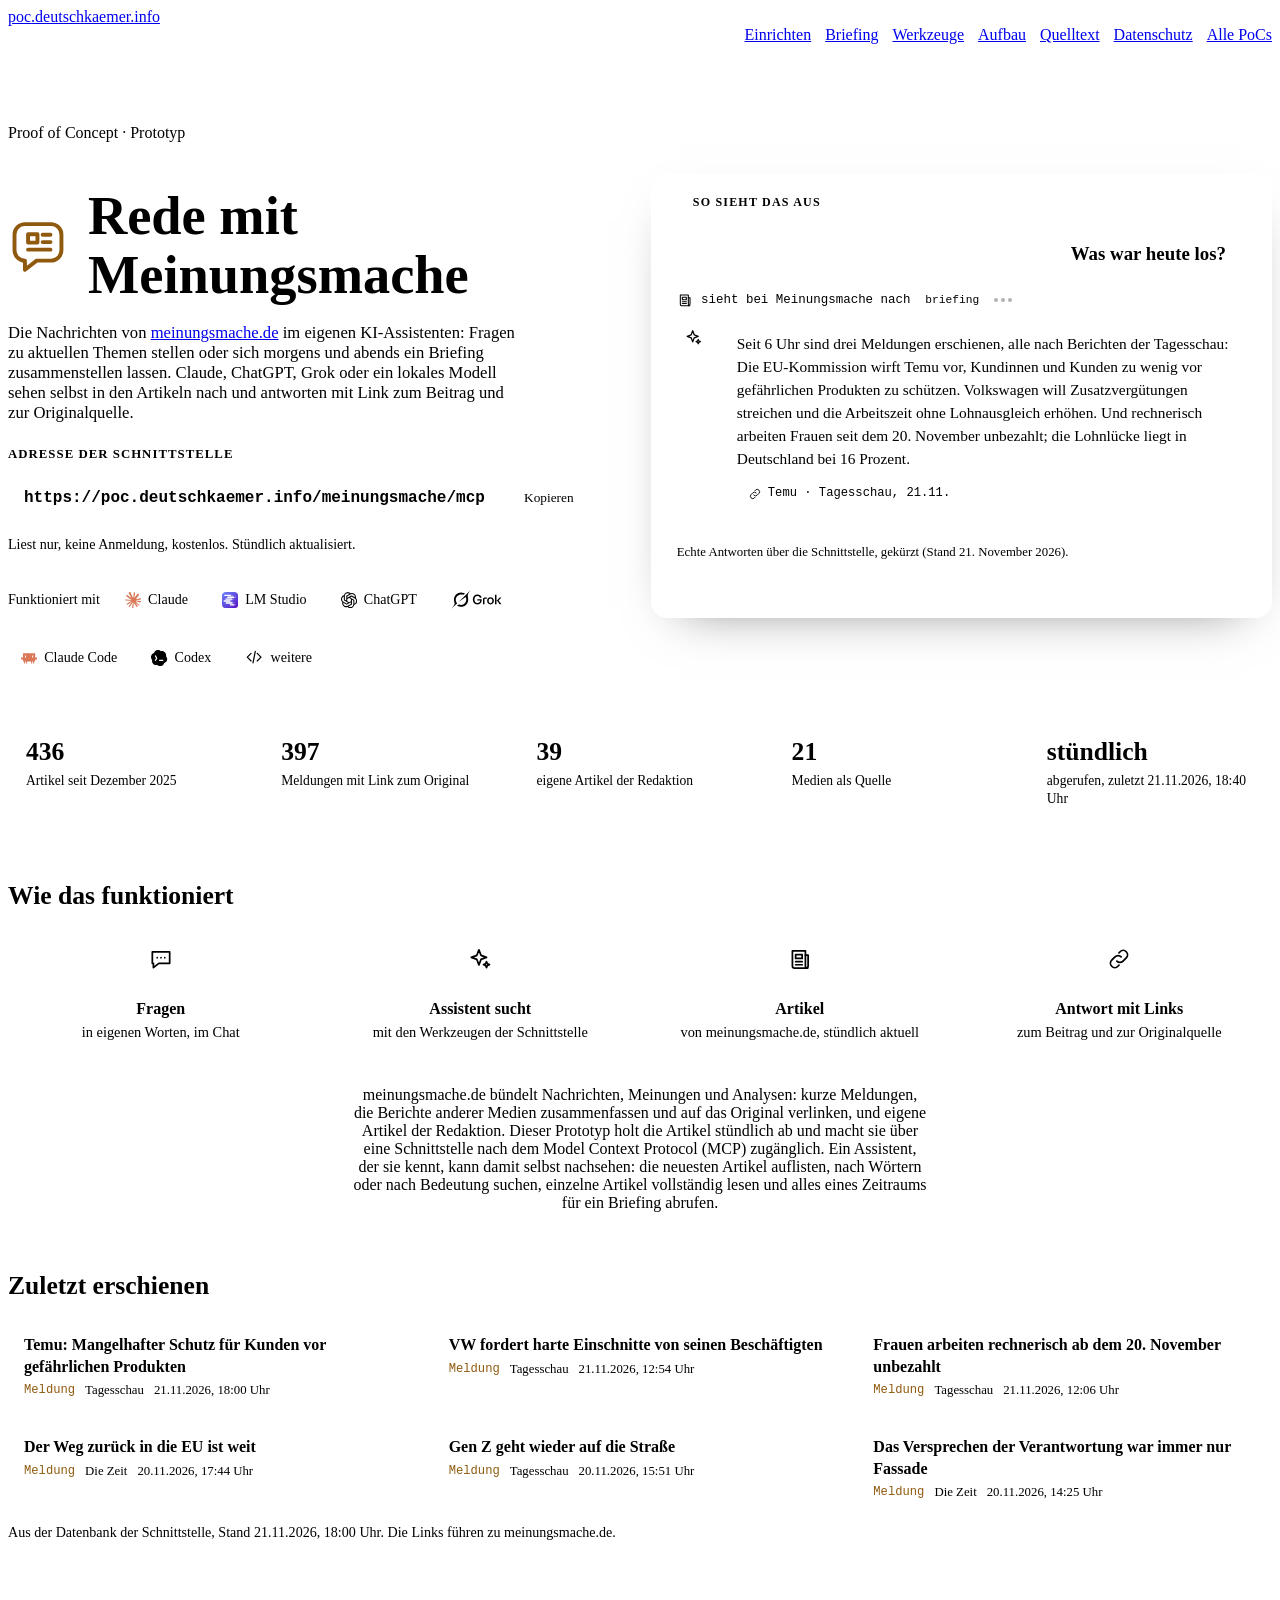
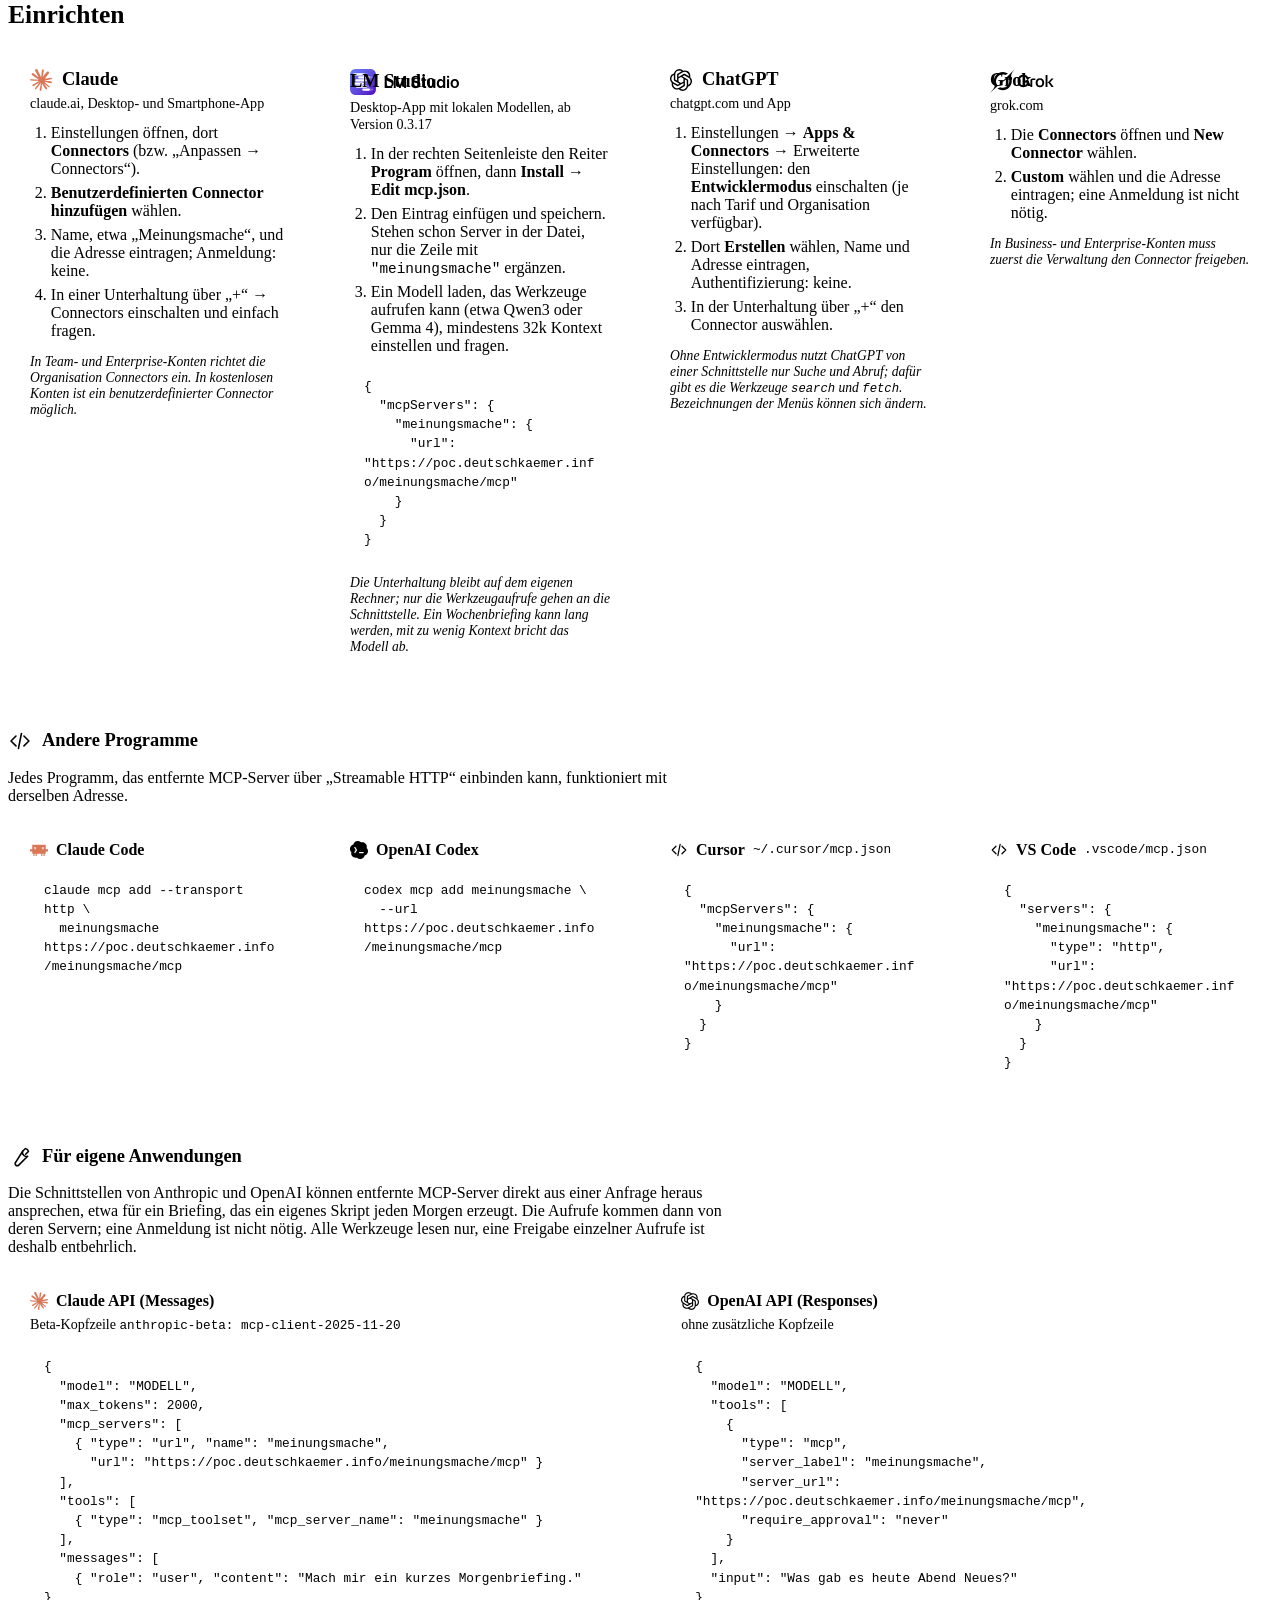
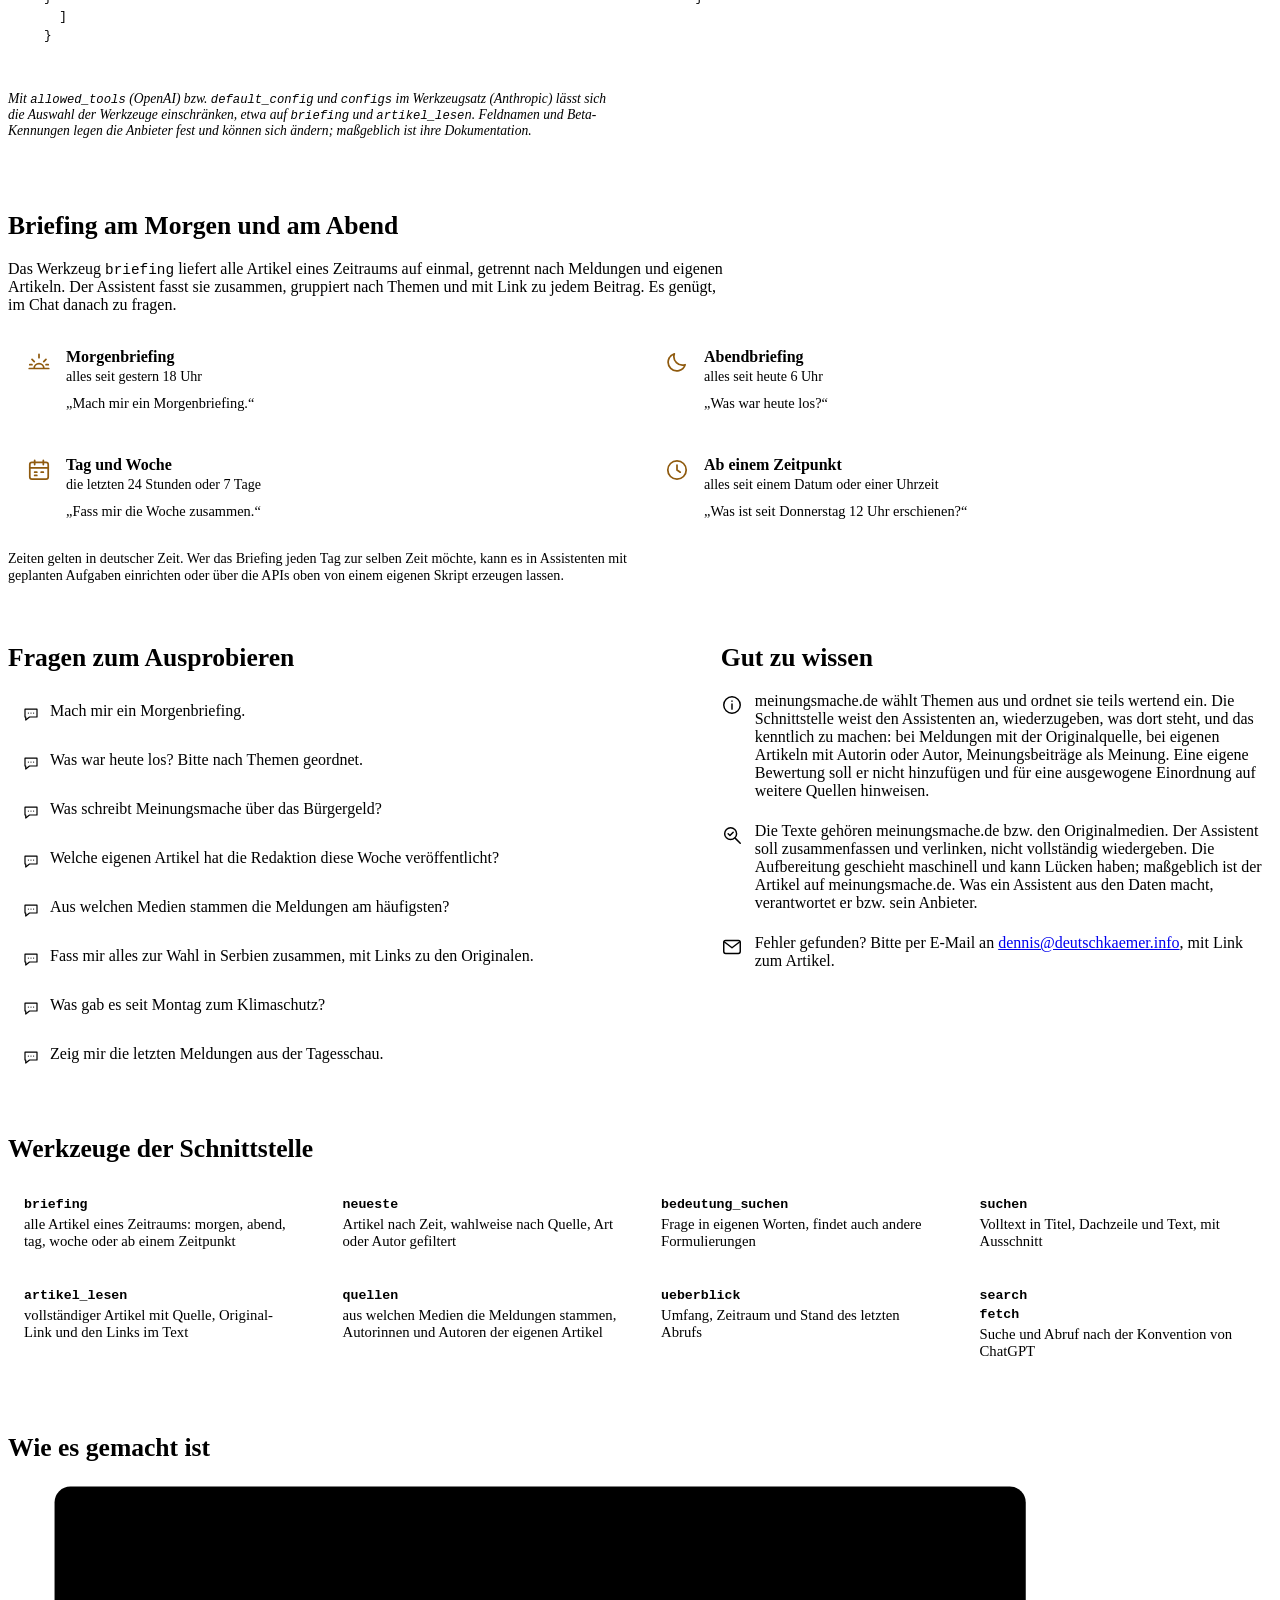
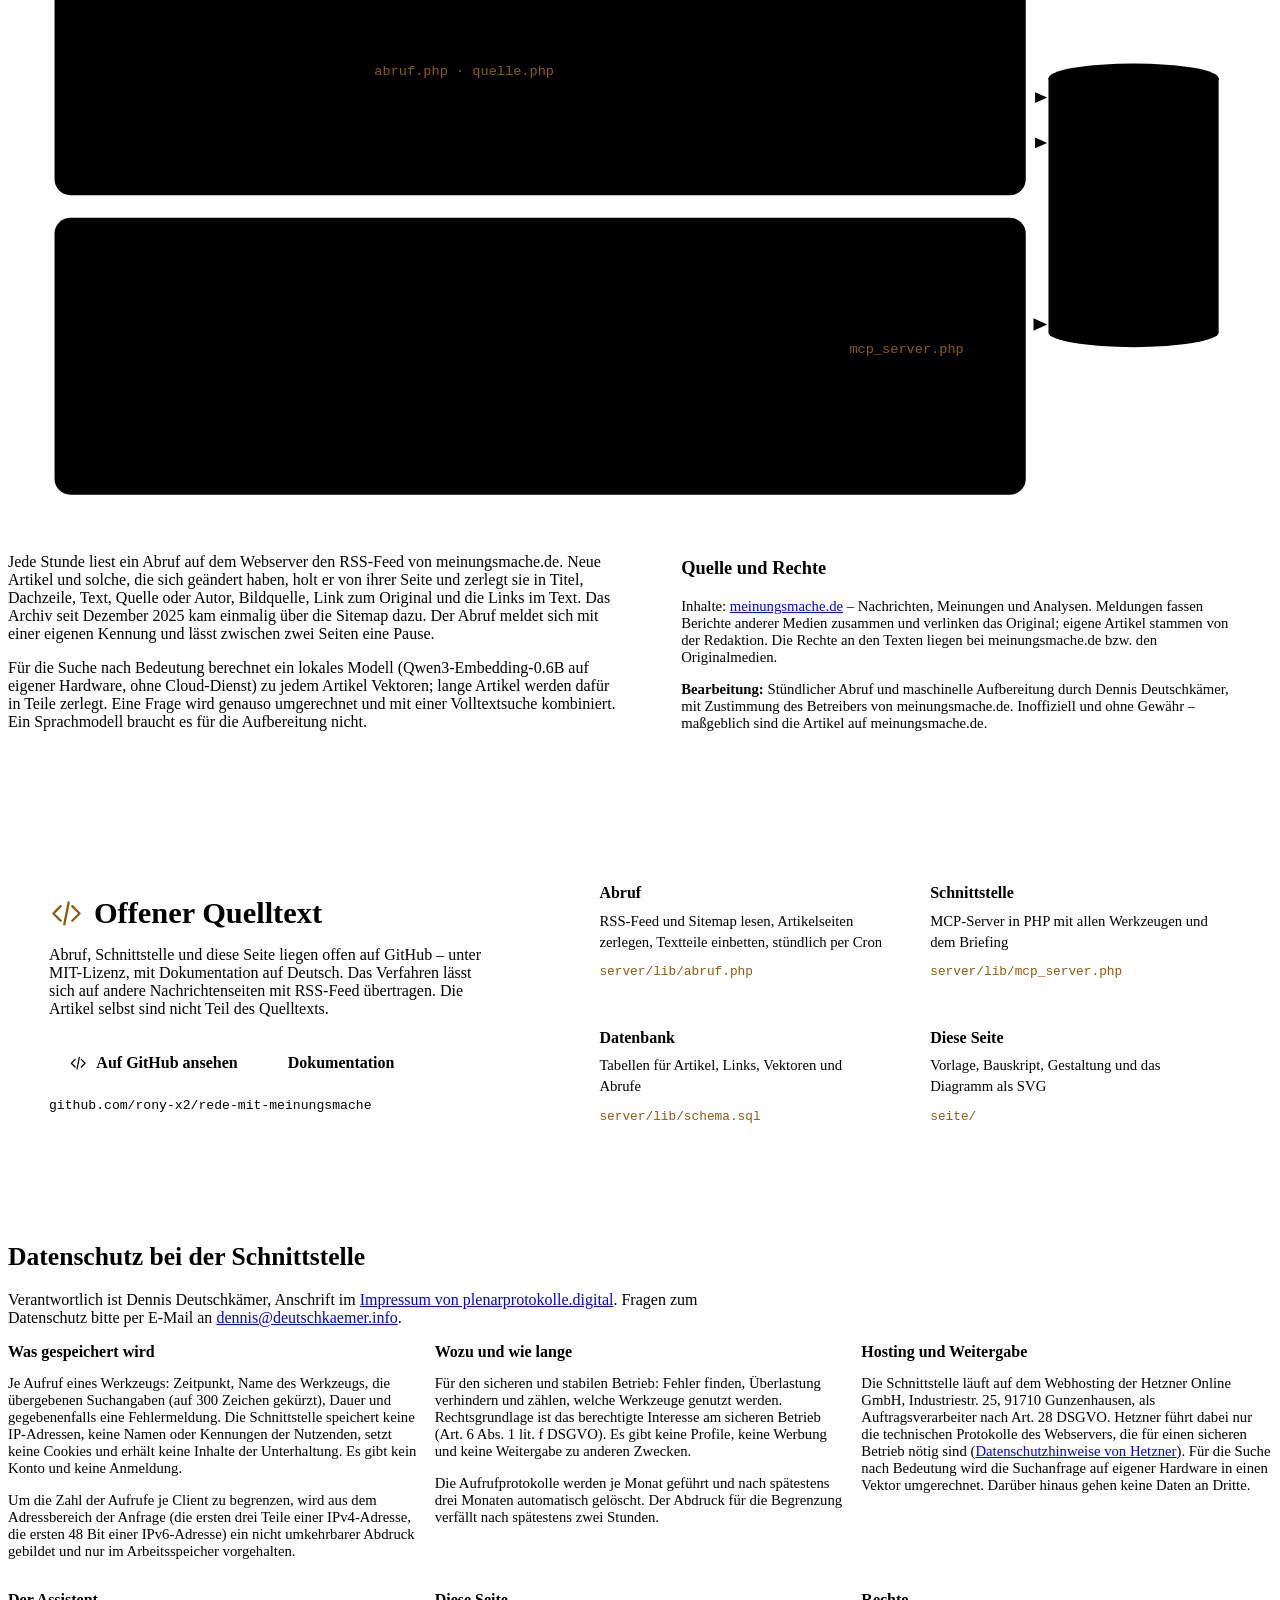
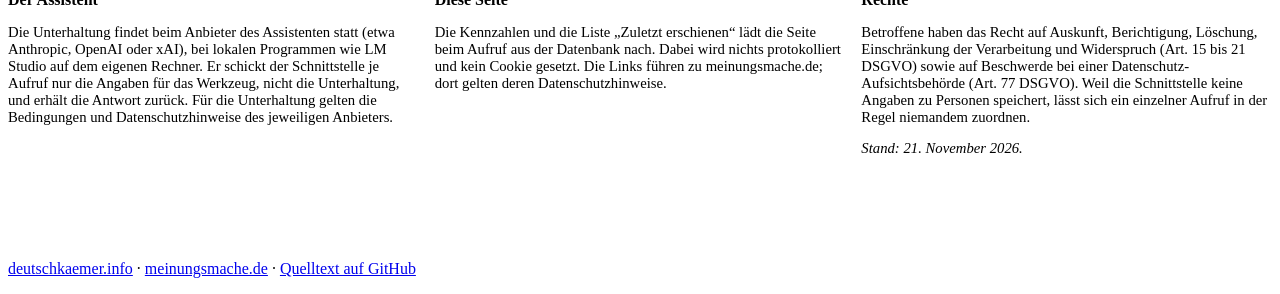
==== seite/index.html @ 131e1dfa "Rede mit Meinungsmache: Abruf, MCP-Schnittstelle, Projektseite und Dokumentation Stündlicher Abruf v" ====
<!DOCTYPE html>
<html lang="de">
<head>
  <meta charset="utf-8">
  <meta name="viewport" content="width=device-width, initial-scale=1">
  <title>Rede mit Meinungsmache – Proof of Concept</title>
  <meta name="description" content="Die Nachrichten von meinungsmache.de mit Claude, ChatGPT, Grok oder einem lokalen Modell befragen: MCP-Schnittstelle mit stündlich aktualisierten Artikeln, Morgen- und Abendbriefing, Antworten mit Link zum Beitrag und zur Originalquelle.">
  <link rel="canonical" href="https://poc.deutschkaemer.info/meinungsmache/">
  <!-- Open Graph (Vorschau beim Teilen) -->
  <meta property="og:type" content="website">
  <meta property="og:site_name" content="poc.deutschkaemer.info">
  <meta property="og:locale" content="de_DE">
  <meta property="og:title" content="Rede mit Meinungsmache">
  <meta property="og:description" content="Die Nachrichten von meinungsmache.de mit Claude, ChatGPT, Grok oder einem lokalen Modell befragen: MCP-Schnittstelle mit stündlich aktualisierten Artikeln, Morgen- und Abendbriefing, Antworten mit Link zum Beitrag und zur Originalquelle.">
  <meta property="og:url" content="https://poc.deutschkaemer.info/meinungsmache/">
  <meta property="og:image" content="https://poc.deutschkaemer.info/meinungsmache/og.png">
  <meta property="og:image:type" content="image/png">
  <meta property="og:image:width" content="1200">
  <meta property="og:image:height" content="630">
  <meta property="og:image:alt" content="Rede mit Meinungsmache – die Nachrichten von meinungsmache.de über eine MCP-Schnittstelle befragen">
  <meta name="twitter:card" content="summary_large_image">
  <meta name="color-scheme" content="dark light">
  <meta name="darkreader-lock">
  <link rel="icon" href="favicon.svg" type="image/svg+xml">
  <link rel="icon" href="favicon-32.png" sizes="32x32" type="image/png">
  <link rel="apple-touch-icon" href="apple-touch-icon.png">
  <meta name="theme-color" content="#0f1115">
  <script>document.documentElement.classList.add('js')</script>
  <link rel="stylesheet" href="/style.css?v=5">
  <link rel="stylesheet" href="seite.css?v=2">
  <script type="application/ld+json">
{
 "@context": "https://schema.org",
 "@graph": [
  {
   "@type": "WebPage",
   "@id": "https://poc.deutschkaemer.info/meinungsmache/#seite",
   "url": "https://poc.deutschkaemer.info/meinungsmache/",
   "name": "Rede mit Meinungsmache",
   "description": "Die Nachrichten von meinungsmache.de mit Claude, ChatGPT, Grok oder einem lokalen Modell befragen: MCP-Schnittstelle mit stündlich aktualisierten Artikeln, Morgen- und Abendbriefing, Antworten mit Link zum Beitrag und zur Originalquelle.",
   "inLanguage": "de",
   "dateModified": "2026-11-21",
   "isPartOf": {
    "@type": "WebSite",
    "@id": "https://poc.deutschkaemer.info/#website",
    "name": "Proof of Concepts – Dennis Deutschkämer",
    "url": "https://poc.deutschkaemer.info/",
    "author": {
     "@id": "https://deutschkaemer.info/#person"
    }
   },
   "about": {
    "@id": "https://meinungsmache.de/#organisation"
   },
   "mainEntity": {
    "@id": "https://poc.deutschkaemer.info/meinungsmache/#schnittstelle"
   },
   "author": {
    "@id": "https://deutschkaemer.info/#person"
   },
   "primaryImageOfPage": "https://poc.deutschkaemer.info/meinungsmache/og.png",
   "breadcrumb": {
    "@type": "BreadcrumbList",
    "itemListElement": [
     {
      "@type": "ListItem",
      "position": 1,
      "name": "Proof of Concepts",
      "item": "https://poc.deutschkaemer.info/"
     },
     {
      "@type": "ListItem",
      "position": 2,
      "name": "Rede mit Meinungsmache",
      "item": "https://poc.deutschkaemer.info/meinungsmache/"
     }
    ]
   }
  },
  {
   "@type": [
    "SoftwareApplication",
    "WebAPI"
   ],
   "@id": "https://poc.deutschkaemer.info/meinungsmache/#schnittstelle",
   "name": "Rede mit Meinungsmache (MCP-Schnittstelle)",
   "url": "https://poc.deutschkaemer.info/meinungsmache/mcp",
   "description": "MCP-Server (Model Context Protocol, Streamable HTTP) mit Werkzeugen zum Suchen und Lesen der Artikel und für Morgen- und Abendbriefings; nur lesend, ohne Anmeldung.",
   "applicationCategory": "ReferenceApplication",
   "operatingSystem": "Web",
   "isAccessibleForFree": true,
   "inLanguage": "de",
   "offers": {
    "@type": "Offer",
    "price": "0",
    "priceCurrency": "EUR"
   },
   "documentation": "https://github.com/rony-x2/rede-mit-meinungsmache/blob/main/docs/werkzeuge.md",
   "isBasedOn": {
    "@id": "https://poc.deutschkaemer.info/meinungsmache/#artikel"
   },
   "author": {
    "@id": "https://deutschkaemer.info/#person"
   },
   "provider": {
    "@id": "https://deutschkaemer.info/#person"
   }
  },
  {
   "@type": "Dataset",
   "@id": "https://poc.deutschkaemer.info/meinungsmache/#artikel",
   "name": "Artikel von meinungsmache.de (aufbereitet)",
   "description": "Meldungen und eigene Artikel von meinungsmache.de seit Dezember 2025, stündlich abgerufen und für die Suche aufbereitet; nur über die MCP-Schnittstelle zugänglich.",
   "creator": {
    "@id": "https://meinungsmache.de/#organisation"
   },
   "isBasedOn": "https://meinungsmache.de/rss/all",
   "temporalCoverage": "2025-12/..",
   "inLanguage": "de",
   "isAccessibleForFree": true
  },
  {
   "@type": "SoftwareSourceCode",
   "@id": "https://poc.deutschkaemer.info/meinungsmache/#quelltext",
   "name": "rede-mit-meinungsmache",
   "codeRepository": "https://github.com/rony-x2/rede-mit-meinungsmache",
   "programmingLanguage": [
    "PHP",
    "Python",
    "JavaScript"
   ],
   "license": "https://opensource.org/license/mit",
   "author": {
    "@id": "https://deutschkaemer.info/#person"
   },
   "targetProduct": {
    "@id": "https://poc.deutschkaemer.info/meinungsmache/#schnittstelle"
   }
  },
  {
   "@type": "NewsMediaOrganization",
   "@id": "https://meinungsmache.de/#organisation",
   "name": "Meinungsmache",
   "url": "https://meinungsmache.de"
  },
  {
   "@type": "Person",
   "@id": "https://deutschkaemer.info/#person",
   "name": "Dennis Deutschkämer",
   "url": "https://deutschkaemer.info"
  }
 ]
}
  </script>
</head>
<body>
  <header class="kopf">
    <div class="rahmen">
      <a class="marke" href="/">poc<span>.deutschkaemer.info</span></a>
      <button class="menue-knopf" type="button" aria-expanded="false" aria-controls="hauptnavigation"><svg class="ikon auf" viewBox="0 0 24 24" fill="none" stroke="currentColor" stroke-width="1.6" stroke-linecap="round" stroke-linejoin="round" aria-hidden="true" focusable="false"><path d="M4 7h16M4 12h16M4 17h16"/></svg><svg class="ikon zu" viewBox="0 0 24 24" fill="none" stroke="currentColor" stroke-width="1.6" stroke-linecap="round" stroke-linejoin="round" aria-hidden="true" focusable="false"><path d="M6 6l12 12M18 6L6 18"/></svg><span class="menue-wort">Menü</span></button>
      <nav id="hauptnavigation" aria-label="Hauptnavigation">
        <a href="#einrichten">Einrichten</a>
        <a href="#briefing">Briefing</a>
        <a href="#werkzeuge">Werkzeuge</a>
        <a href="#aufbau">Aufbau</a>
        <a href="#quelltext">Quelltext</a>
        <a href="#datenschutz">Datenschutz</a>
        <a href="/">Alle PoCs</a>
      </nav>
    </div>
  </header>

  <main class="rahmen">
    <section class="buehne">
      <div class="buehne-text">
        <p class="kicker">Proof of Concept · Prototyp</p>
        <h1 class="mit-zeichen"><svg class="projektzeichen" viewBox="0 0 24 24" fill="none" stroke="currentColor" stroke-width="1.6" stroke-linecap="round" stroke-linejoin="round" aria-hidden="true" focusable="false"><path d="M7.5 3.5h9a4 4 0 0 1 4 4v6a4 4 0 0 1-4 4h-5.5l-4.5 3.5v-3.5a4 4 0 0 1-4-4v-6a4 4 0 0 1 4-4z"/><path d="M7.7 7.4h3.6v3.2H7.7zM13.3 7.6h3M13.3 10.4h3M7.7 13.3h8.6"/></svg><span>Rede mit Meinungsmache</span></h1>
        <p class="lead">Die Nachrichten von <a href="https://meinungsmache.de">meinungsmache.de</a> im eigenen KI-Assistenten: Fragen zu aktuellen Themen stellen oder sich morgens und abends ein Briefing zusammenstellen lassen. Claude, ChatGPT, Grok oder ein lokales Modell sehen selbst in den Artikeln nach und antworten mit Link zum Beitrag und zur Originalquelle.</p>
        <p class="adresse-titel">Adresse der Schnittstelle</p>
        <div class="adresse"><code id="mcp-adresse">https://poc.deutschkaemer.info/meinungsmache/mcp</code><button class="kopieren" type="button" data-kopie="mcp-adresse">Kopieren</button></div>
        <p class="klein">Liest nur, keine Anmeldung, kostenlos. Stündlich aktualisiert.</p>
        <div class="anbieter"><span>Funktioniert mit</span>
          <a href="#claude"><svg class="logo" aria-hidden="true" focusable="false" xmlns="http://www.w3.org/2000/svg" viewBox="0 0 100 100" fill="hsl(14.8, 63.1%, 59.6%)"><path d="m19.6 66.5 19.7-11 .3-1-.3-.5h-1l-3.3-.2-11.2-.3L14 53l-9.5-.5-2.4-.5L0 49l.2-1.5 2-1.3 2.9.2 6.3.5 9.5.6 6.9.4L38 49.1h1.6l.2-.7-.5-.4-.4-.4L29 41l-10.6-7-5.6-4.1-3-2-1.5-2-.6-4.2 2.7-3 3.7.3.9.2 3.7 2.9 8 6.1L37 36l1.5 1.2.6-.4.1-.3-.7-1.1L33 25l-6-10.4-2.7-4.3-.7-2.6c-.3-1-.4-2-.4-3l3-4.2L28 0l4.2.6L33.8 2l2.6 6 4.1 9.3L47 29.9l2 3.8 1 3.4.3 1h.7v-.5l.5-7.2 1-8.7 1-11.2.3-3.2 1.6-3.8 3-2L61 2.6l2 2.9-.3 1.8-1.1 7.7L59 27.1l-1.5 8.2h.9l1-1.1 4.1-5.4 6.9-8.6 3-3.5L77 13l2.3-1.8h4.3l3.1 4.7-1.4 4.9-4.4 5.6-3.7 4.7-5.3 7.1-3.2 5.7.3.4h.7l12-2.6 6.4-1.1 7.6-1.3 3.5 1.6.4 1.6-1.4 3.4-8.2 2-9.6 2-14.3 3.3-.2.1.2.3 6.4.6 2.8.2h6.8l12.6 1 3.3 2 1.9 2.7-.3 2-5.1 2.6-6.8-1.6-16-3.8-5.4-1.3h-.8v.4l4.6 4.5 8.3 7.5L89 80.1l.5 2.4-1.3 2-1.4-.2-9.2-7-3.6-3-8-6.8h-.5v.7l1.8 2.7 9.8 14.7.5 4.5-.7 1.4-2.6 1-2.7-.6-5.8-8-6-9-4.7-8.2-.5.4-2.9 30.2-1.3 1.5-3 1.2-2.5-2-1.4-3 1.4-6.2 1.6-8 1.3-6.4 1.2-7.9.7-2.6v-.2H49L43 72l-9 12.3-7.2 7.6-1.7.7-3-1.5.3-2.8L24 86l10-12.8 6-7.9 4-4.6-.1-.5h-.3L17.2 77.4l-4.7.6-2-2 .2-3 1-1 8-5.5Z"></path></svg>Claude</a>
          <a href="#lmstudio"><svg class="logo" aria-hidden="true" focusable="false" width="512" height="512" viewBox="0 0 512 512" fill="none" xmlns="http://www.w3.org/2000/svg"> <path d="M0 179.2C0 116.474 0 85.1112 12.2073 61.1531C22.9451 40.0789 40.0789 22.9451 61.1531 12.2073C85.1112 0 116.474 0 179.2 0H332.8C395.526 0 426.889 0 450.847 12.2073C471.921 22.9451 489.055 40.0789 499.793 61.1531C512 85.1112 512 116.474 512 179.2V332.8C512 395.526 512 426.889 499.793 450.847C489.055 471.921 471.921 489.055 450.847 499.793C426.889 512 395.526 512 332.8 512H179.2C116.474 512 85.1112 512 61.1531 499.793C40.0789 489.055 22.9451 471.921 12.2073 450.847C0 426.889 0 395.526 0 332.8V179.2Z" fill="url(#paint0_linear_496_292)"/> <rect opacity="0.25" x="128" y="84" width="224" height="44" rx="22" fill="white" style="fill:white;fill-opacity:1;"/> <rect x="64" y="84" width="224" height="44" rx="22" fill="white" style="fill:white;fill-opacity:1;"/> <rect opacity="0.25" x="224" y="144" width="224" height="44" rx="22" fill="white" style="fill:white;fill-opacity:1;"/> <rect x="160" y="144" width="224" height="44" rx="22" fill="white" style="fill:white;fill-opacity:1;"/> <rect opacity="0.25" x="168" y="204" width="224" height="44" rx="22" fill="white" style="fill:white;fill-opacity:1;"/> <rect x="104" y="204" width="224" height="44" rx="22" fill="white" style="fill:white;fill-opacity:1;"/> <rect opacity="0.25" x="112" y="264" width="224" height="44" rx="22" fill="white" style="fill:white;fill-opacity:1;"/> <rect x="48" y="264" width="224" height="44" rx="22" fill="white" style="fill:white;fill-opacity:1;"/> <rect opacity="0.25" x="176" y="324" width="224" height="44" rx="22" fill="white" style="fill:white;fill-opacity:1;"/> <rect x="112" y="324" width="224" height="44" rx="22" fill="white" style="fill:white;fill-opacity:1;"/> <rect opacity="0.25" x="304" y="384" width="152" height="44" rx="22" fill="white" style="fill:white;fill-opacity:1;"/> <rect x="240" y="384" width="152" height="44" rx="22" fill="white" style="fill:white;fill-opacity:1;"/> <defs> <linearGradient id="paint0_linear_496_292" x1="-219.792" y1="229.426" x2="239.06" y2="702.601" gradientUnits="userSpaceOnUse"> <stop stop-color="#6E7EF3" style="stop-color:#6E7EF3;stop-color:color(display-p3 0.4303 0.4946 0.9515);stop-opacity:1;"/> <stop offset="1" stop-color="#4F13BE" style="stop-color:#4F13BE;stop-color:color(display-p3 0.3079 0.0763 0.7470);stop-opacity:1;"/> </linearGradient> </defs> </svg>LM Studio</a>
          <a href="#chatgpt"><svg class="logo" aria-hidden="true" focusable="false" fill="currentColor" xmlns="http://www.w3.org/2000/svg" viewBox="1.68 1.75 16.65 16.5"><path d="M11.248 18.25q-.825 0-1.568-.314a4.3 4.3 0 0 1-1.32-.874 4 4 0 0 1-1.304.214 4 4 0 0 1-2.046-.544 4.27 4.27 0 0 1-1.518-1.485 4 4 0 0 1-.56-2.095q0-.48.131-1.04A4.4 4.4 0 0 1 2.04 10.71a4.07 4.07 0 0 1 .017-3.4 4.2 4.2 0 0 1 1.056-1.418 3.8 3.8 0 0 1 1.6-.842 3.9 3.9 0 0 1 .76-1.683q.593-.759 1.451-1.188a4.04 4.04 0 0 1 1.832-.429q.825 0 1.567.313.742.314 1.32.875a4 4 0 0 1 1.304-.215q1.106 0 2.046.545a4.14 4.14 0 0 1 1.501 1.485q.578.941.578 2.095 0 .48-.132 1.04.66.61 1.023 1.419.363.792.363 1.666 0 .892-.38 1.717a4.3 4.3 0 0 1-1.072 1.435 3.8 3.8 0 0 1-1.584.825 3.8 3.8 0 0 1-.775 1.683 4.06 4.06 0 0 1-1.436 1.188 4.04 4.04 0 0 1-1.832.429m-4.076-2.062q.825 0 1.435-.347l3.103-1.782a.36.36 0 0 0 .164-.313v-1.42L7.881 14.62a.67.67 0 0 1-.726 0l-3.118-1.798a.5.5 0 0 1-.017.115v.198q0 .841.396 1.551.413.693 1.139 1.089a3.2 3.2 0 0 0 1.617.412m.165-2.69a.4.4 0 0 0 .181.05q.083 0 .165-.05l1.238-.71-3.977-2.31a.7.7 0 0 1-.363-.643v-3.58q-.825.362-1.32 1.122a2.9 2.9 0 0 0-.495 1.65q0 .809.413 1.55.412.743 1.072 1.123zm3.91 3.663q.875 0 1.585-.396a2.96 2.96 0 0 0 1.534-2.64v-3.564a.32.32 0 0 0-.165-.297l-1.254-.726v4.604a.7.7 0 0 1-.363.643l-3.119 1.799a3 3 0 0 0 1.783.577m.627-6.039V8.878L10.01 7.822 8.129 8.878v2.244l1.881 1.056zM7.057 5.859a.7.7 0 0 1 .363-.644l3.119-1.798a3 3 0 0 0-1.782-.578q-.874 0-1.584.396A2.96 2.96 0 0 0 6.05 4.324a3.07 3.07 0 0 0-.396 1.551v3.547q0 .199.165.314l1.237.726zm8.383 7.887q.825-.364 1.303-1.123.495-.758.495-1.65a3.15 3.15 0 0 0-.412-1.55q-.413-.743-1.073-1.123l-3.086-1.782q-.099-.065-.181-.049a.3.3 0 0 0-.165.05l-1.238.692 3.993 2.327a.6.6 0 0 1 .264.264.64.64 0 0 1 .1.363zm-3.317-8.382a.63.63 0 0 1 .726 0l3.135 1.831v-.297q0-.792-.396-1.501a2.86 2.86 0 0 0-1.105-1.155q-.71-.43-1.65-.43-.825 0-1.436.347L8.294 5.941a.36.36 0 0 0-.165.314v1.418z"/></svg>ChatGPT</a>
          <a href="#grok" aria-label="Grok"><svg class="logo-breit" aria-hidden="true" focusable="false" viewBox="0 0 88 33" fill="none" xmlns="http://www.w3.org/2000/svg"><path d="M76.4462 24.7077V8.41584H79.0216V19.1679L84.4685 12.9109H87.5908L82.6908 18.2731L87.6364 24.7077H84.5596L80.5539 19.1788L79.0216 19.1679V24.7077H76.4462Z" fill="currentColor"></path><path d="M68.6362 24.9815C64.8074 24.9815 62.7335 22.2662 62.7335 18.7979C62.7335 15.3068 64.8074 12.6143 68.6362 12.6143C72.4878 12.6143 74.5389 15.3068 74.5389 18.7979C74.5389 22.2662 72.4878 24.9815 68.6362 24.9815ZM65.4228 18.7979C65.4228 21.4904 66.8813 22.8366 68.6362 22.8366C70.4139 22.8366 71.8497 21.4904 71.8497 18.7979C71.8497 16.1054 70.4139 14.7363 68.6362 14.7363C66.8813 14.7363 65.4228 16.1054 65.4228 18.7979Z" fill="currentColor"></path><path d="M55.5659 24.7077V14.782L57.731 12.9109H62.3347V15.1014H58.1413V24.7077H55.5659Z" fill="currentColor"></path><path d="M45.7187 25.009C40.8101 25.009 37.8834 21.4448 37.8834 16.5846C37.8834 11.6788 40.9146 8.02795 45.8145 8.02795C49.6433 8.02795 52.4466 9.99027 53.1075 13.6411H50.1675C49.7345 11.5647 48.0024 10.401 45.8145 10.401C42.282 10.401 40.7322 13.4586 40.7322 16.5846C40.7322 19.7106 42.282 22.7454 45.8145 22.7454C49.1875 22.7454 50.6689 20.3039 50.7828 18.2731H45.7006V15.9105H53.381L53.3684 17.1457C53.3684 21.7359 51.4978 25.009 45.7187 25.009Z" fill="currentColor"></path><path d="M13.2371 21.0407L24.3186 12.8506C24.8619 12.4491 25.6384 12.6057 25.8973 13.2294C27.2597 16.5185 26.651 20.4712 23.9403 23.1851C21.2297 25.8989 17.4581 26.4941 14.0108 25.1386L10.2449 26.8843C15.6463 30.5806 22.2053 29.6665 26.304 25.5601C29.5551 22.3051 30.562 17.8683 29.6205 13.8673L29.629 13.8758C28.2637 7.99809 29.9647 5.64871 33.449 0.844576C33.5314 0.730667 33.6139 0.616757 33.6964 0.5L29.1113 5.09055V5.07631L13.2343 21.0436" fill="currentColor"></path><path d="M10.9503 23.0313C7.07343 19.3235 7.74185 13.5853 11.0498 10.2763C13.4959 7.82722 17.5036 6.82767 21.0021 8.2971L24.7595 6.55998C24.0826 6.07017 23.215 5.54334 22.2195 5.17313C17.7198 3.31926 12.3326 4.24192 8.67479 7.90126C5.15635 11.4239 4.0499 16.8403 5.94992 21.4622C7.36924 24.9165 5.04257 27.3598 2.69884 29.826C1.86829 30.7002 1.0349 31.5745 0.36364 32.5L10.9474 23.0341" fill="currentColor"></path></svg></a>
          <a href="#andere"><svg class="logo" aria-hidden="true" focusable="false" fill="currentColor" xmlns="http://www.w3.org/2000/svg" viewBox="0 0 24 24"> <path clip-rule="evenodd" d="M20.998 10.949H24v3.102h-3v3.028h-1.487V20H18v-2.921h-1.487V20H15v-2.921H9V20H7.488v-2.921H6V20H4.487v-2.921H3V14.05H0V10.95h3V5h17.998v5.949zM6 10.949h1.488V8.102H6v2.847zm10.51 0H18V8.102h-1.49v2.847z" fill="#D97757" fill-rule="evenodd" /> </svg>Claude Code</a>
          <a href="#andere"><svg class="logo" aria-hidden="true" focusable="false" xmlns="http://www.w3.org/2000/svg" viewBox="0 0 24 24" fill="currentColor" fill-rule="evenodd"> <path clip-rule="evenodd" d="M8.086.457a6.105 6.105 0 013.046-.415c1.333.153 2.521.72 3.564 1.7a.117.117 0 00.107.029c1.408-.346 2.762-.224 4.061.366l.063.03.154.076c1.357.703 2.33 1.77 2.918 3.198.278.679.418 1.388.421 2.126a5.655 5.655 0 01-.18 1.631.167.167 0 00.04.155 5.982 5.982 0 011.578 2.891c.385 1.901-.01 3.615-1.183 5.14l-.182.22a6.063 6.063 0 01-2.934 1.851.162.162 0 00-.108.102c-.255.736-.511 1.364-.987 1.992-1.199 1.582-2.962 2.462-4.948 2.451-1.583-.008-2.986-.587-4.21-1.736a.145.145 0 00-.14-.032c-.518.167-1.04.191-1.604.185a5.924 5.924 0 01-2.595-.622 6.058 6.058 0 01-2.146-1.781c-.203-.269-.404-.522-.551-.821a7.74 7.74 0 01-.495-1.283 6.11 6.11 0 01-.017-3.064.166.166 0 00.008-.074.115.115 0 00-.037-.064 5.958 5.958 0 01-1.38-2.202 5.196 5.196 0 01-.333-1.589 6.915 6.915 0 01.188-2.132c.45-1.484 1.309-2.648 2.577-3.493.282-.188.55-.334.802-.438.286-.12.573-.22.861-.304a.129.129 0 00.087-.087A6.016 6.016 0 015.635 2.31C6.315 1.464 7.132.846 8.086.457zm-.804 7.85a.848.848 0 00-1.473.842l1.694 2.965-1.688 2.848a.849.849 0 001.46.864l1.94-3.272a.849.849 0 00.007-.854l-1.94-3.393zm5.446 6.24a.849.849 0 000 1.695h4.848a.849.849 0 000-1.696h-4.848z" /> </svg>Codex</a>
          <a href="#andere"><svg class="ikon logo" viewBox="0 0 24 24" fill="none" stroke="currentColor" stroke-width="1.6" stroke-linecap="round" stroke-linejoin="round" aria-hidden="true" focusable="false"><path d="M8 7l-5 5 5 5M16 7l5 5-5 5M13.5 4.5l-3 15"/></svg>weitere</a>
        </div>
      </div>

      <div class="gespraech" aria-roledescription="Beispiel-Unterhaltung">
        <div class="gespraech-kopf"><span class="lampe"></span>So sieht das aus</div>
        <div class="g-buehne" aria-live="off">
          <div class="g aktiv">
            <div class="blase frage"><span class="frage-text" data-text="Was war heute los?">Was war heute los?</span></div>
            <div class="werkzeug-zeile"><svg class="ikon" viewBox="0 0 24 24" fill="none" stroke="currentColor" stroke-width="1.6" stroke-linecap="round" stroke-linejoin="round" aria-hidden="true" focusable="false"><path d="M5 4.5h12v14a2 2 0 0 0 2 2H7a2 2 0 0 1-2-2z"/><path d="M17 8.5h2.5v10a2 2 0 0 1-2 2"/><path d="M8 8h6v3.5H8zM8 14.5h6M8 17.3h6"/></svg><span class="nw">sieht bei Meinungsmache nach</span><code>briefing</code><span class="tippen"><i></i><i></i><i></i></span></div>
            <div class="antwort-zeile">
              <span class="avatar"><svg class="ikon" viewBox="0 0 24 24" fill="none" stroke="currentColor" stroke-width="1.6" stroke-linecap="round" stroke-linejoin="round" aria-hidden="true" focusable="false"><path d="M11 3.5l1.9 5.1 5.1 1.9-5.1 1.9L11 17.5l-1.9-5.1L4 10.5l5.1-1.9z"/><path d="M18 14.5l.8 1.9 1.9.8-1.9.8-.8 1.9-.8-1.9-1.9-.8 1.9-.8z"/></svg></span>
              <div class="blase antwort">Seit 6 Uhr sind drei Meldungen erschienen, alle nach Berichten der Tagesschau: Die EU-Kommission wirft Temu vor, Kundinnen und Kunden zu wenig vor gefährlichen Produkten zu schützen. Volkswagen will Zusatzvergütungen streichen und die Arbeitszeit ohne Lohnausgleich erhöhen. Und rechnerisch arbeiten Frauen seit dem 20. November unbezahlt; die Lohnlücke liegt in Deutschland bei 16 Prozent.<br><a class="beleg" href="https://meinungsmache.de/article/temu-mangelhafter-schutz-fuer-kunden-vor-gefaehrlichen-produkten"><svg class="ikon" viewBox="0 0 24 24" fill="none" stroke="currentColor" stroke-width="1.6" stroke-linecap="round" stroke-linejoin="round" aria-hidden="true" focusable="false"><path d="M10 14a4 4 0 0 0 5.7 0l3-3a4 4 0 0 0-5.7-5.7l-1 1"/><path d="M14 10a4 4 0 0 0-5.7 0l-3 3a4 4 0 0 0 5.7 5.7l1-1"/></svg>Temu · Tagesschau, 21.11.</a></div>
            </div>
          </div>
          <div class="g" aria-hidden="true">
            <div class="blase frage"><span class="frage-text" data-text="Wie ist die Wahl in Serbien ausgegangen?">Wie ist die Wahl in Serbien ausgegangen?</span></div>
            <div class="werkzeug-zeile"><svg class="ikon" viewBox="0 0 24 24" fill="none" stroke="currentColor" stroke-width="1.6" stroke-linecap="round" stroke-linejoin="round" aria-hidden="true" focusable="false"><path d="M5 4.5h12v14a2 2 0 0 0 2 2H7a2 2 0 0 1-2-2z"/><path d="M17 8.5h2.5v10a2 2 0 0 1-2 2"/><path d="M8 8h6v3.5H8zM8 14.5h6M8 17.3h6"/></svg><span class="nw">sieht bei Meinungsmache nach</span><code>bedeutung_suchen</code><span class="tippen"><i></i><i></i><i></i></span></div>
            <div class="antwort-zeile">
              <span class="avatar"><svg class="ikon" viewBox="0 0 24 24" fill="none" stroke="currentColor" stroke-width="1.6" stroke-linecap="round" stroke-linejoin="round" aria-hidden="true" focusable="false"><path d="M11 3.5l1.9 5.1 5.1 1.9-5.1 1.9L11 17.5l-1.9-5.1L4 10.5l5.1-1.9z"/><path d="M18 14.5l.8 1.9 1.9.8-1.9.8-.8 1.9-.8-1.9-1.9-.8 1.9-.8z"/></svg></span>
              <div class="blase antwort">Laut einer Meldung nach der Tagesschau (27.10.) hat die oppositionelle Studentenliste die Parlamentswahl mit rund 53 Prozent der Stimmen gewonnen; der langjährige Machthaber Aleksandar Vučić hat seine Niederlage eingestanden. Vor der Wahl hatte eine Meldung nach der Süddeutschen Zeitung berichtet, dass Vučić als Ministerpräsident an der Macht bleiben wollte.<br><a class="beleg" href="https://meinungsmache.de/article/parlamentswahl-in-serbien-die-junge-opposition-feiert-wahlsieg" tabindex="-1"><svg class="ikon" viewBox="0 0 24 24" fill="none" stroke="currentColor" stroke-width="1.6" stroke-linecap="round" stroke-linejoin="round" aria-hidden="true" focusable="false"><path d="M10 14a4 4 0 0 0 5.7 0l3-3a4 4 0 0 0-5.7-5.7l-1 1"/><path d="M14 10a4 4 0 0 0-5.7 0l-3 3a4 4 0 0 0 5.7 5.7l1-1"/></svg>Meldung · Tagesschau, 27.10.</a></div>
            </div>
          </div>
          <div class="g" aria-hidden="true">
            <div class="blase frage"><span class="frage-text" data-text="Was schreibt Meinungsmache über das Bürgergeld?">Was schreibt Meinungsmache über das Bürgergeld?</span></div>
            <div class="werkzeug-zeile"><svg class="ikon" viewBox="0 0 24 24" fill="none" stroke="currentColor" stroke-width="1.6" stroke-linecap="round" stroke-linejoin="round" aria-hidden="true" focusable="false"><path d="M5 4.5h12v14a2 2 0 0 0 2 2H7a2 2 0 0 1-2-2z"/><path d="M17 8.5h2.5v10a2 2 0 0 1-2 2"/><path d="M8 8h6v3.5H8zM8 14.5h6M8 17.3h6"/></svg><span class="nw">sieht bei Meinungsmache nach</span><code>suchen</code><span class="tippen"><i></i><i></i><i></i></span></div>
            <div class="antwort-zeile">
              <span class="avatar"><svg class="ikon" viewBox="0 0 24 24" fill="none" stroke="currentColor" stroke-width="1.6" stroke-linecap="round" stroke-linejoin="round" aria-hidden="true" focusable="false"><path d="M11 3.5l1.9 5.1 5.1 1.9-5.1 1.9L11 17.5l-1.9-5.1L4 10.5l5.1-1.9z"/><path d="M18 14.5l.8 1.9 1.9.8-1.9.8-.8 1.9-.8-1.9-1.9-.8 1.9-.8z"/></svg></span>
              <div class="blase antwort">Eine Meldung nach der Süddeutschen Zeitung (23.10.) berichtet, dass die neue Grundsicherung in den ersten drei Monaten kaum Einsparungen gebracht hat; ein Ifo-Ökonom hält zweistellige Milliardenbeträge für nie realistisch. Dazu kommen mehrere eigene Artikel, etwa von Jakob und Natalie, die die Reform und die Debatte darüber als Meinungsbeiträge kritisch einordnen.<br><a class="beleg" href="https://meinungsmache.de/article/buergergeld-reform-bringt-doch-keine-grossen-einsparungen" tabindex="-1"><svg class="ikon" viewBox="0 0 24 24" fill="none" stroke="currentColor" stroke-width="1.6" stroke-linecap="round" stroke-linejoin="round" aria-hidden="true" focusable="false"><path d="M10 14a4 4 0 0 0 5.7 0l3-3a4 4 0 0 0-5.7-5.7l-1 1"/><path d="M14 10a4 4 0 0 0-5.7 0l-3 3a4 4 0 0 0 5.7 5.7l1-1"/></svg>Meldung · Süddeutsche Zeitung, 23.10.</a></div>
            </div>
          </div>
          <div class="g" aria-hidden="true">
            <div class="blase frage"><span class="frage-text" data-text="Welche eigenen Artikel hat die Redaktion zuletzt veröffentlicht?">Welche eigenen Artikel hat die Redaktion zuletzt veröffentlicht?</span></div>
            <div class="werkzeug-zeile"><svg class="ikon" viewBox="0 0 24 24" fill="none" stroke="currentColor" stroke-width="1.6" stroke-linecap="round" stroke-linejoin="round" aria-hidden="true" focusable="false"><path d="M5 4.5h12v14a2 2 0 0 0 2 2H7a2 2 0 0 1-2-2z"/><path d="M17 8.5h2.5v10a2 2 0 0 1-2 2"/><path d="M8 8h6v3.5H8zM8 14.5h6M8 17.3h6"/></svg><span class="nw">sieht bei Meinungsmache nach</span><code>neueste</code><span class="tippen"><i></i><i></i><i></i></span></div>
            <div class="antwort-zeile">
              <span class="avatar"><svg class="ikon" viewBox="0 0 24 24" fill="none" stroke="currentColor" stroke-width="1.6" stroke-linecap="round" stroke-linejoin="round" aria-hidden="true" focusable="false"><path d="M11 3.5l1.9 5.1 5.1 1.9-5.1 1.9L11 17.5l-1.9-5.1L4 10.5l5.1-1.9z"/><path d="M18 14.5l.8 1.9 1.9.8-1.9.8-.8 1.9-.8-1.9-1.9-.8 1.9-.8z"/></svg></span>
              <div class="blase antwort">Am 17. November ein Erfahrungsbericht von Gerrit über die Gen-Z-Demonstration in Leipzig am 31. Oktober, an der laut Polizei rund 7.000 Menschen teilnahmen. Am 11. November eine Analyse von Paul über Spionagesoftware gegen Journalistinnen und Journalisten, ausgehend von Angriffen mit dem Programm Graphite auf Redakteure von Fanpage.it.<br><a class="beleg" href="https://meinungsmache.de/article/ich-war-in-leipzig-und-hatte-angst" tabindex="-1"><svg class="ikon" viewBox="0 0 24 24" fill="none" stroke="currentColor" stroke-width="1.6" stroke-linecap="round" stroke-linejoin="round" aria-hidden="true" focusable="false"><path d="M10 14a4 4 0 0 0 5.7 0l3-3a4 4 0 0 0-5.7-5.7l-1 1"/><path d="M14 10a4 4 0 0 0-5.7 0l-3 3a4 4 0 0 0 5.7 5.7l1-1"/></svg>Gerrit, 17.11.</a></div>
            </div>
          </div>
          <div class="g" aria-hidden="true">
            <div class="blase frage"><span class="frage-text" data-text="Aus welchen Medien stammen die Meldungen?">Aus welchen Medien stammen die Meldungen?</span></div>
            <div class="werkzeug-zeile"><svg class="ikon" viewBox="0 0 24 24" fill="none" stroke="currentColor" stroke-width="1.6" stroke-linecap="round" stroke-linejoin="round" aria-hidden="true" focusable="false"><path d="M5 4.5h12v14a2 2 0 0 0 2 2H7a2 2 0 0 1-2-2z"/><path d="M17 8.5h2.5v10a2 2 0 0 1-2 2"/><path d="M8 8h6v3.5H8zM8 14.5h6M8 17.3h6"/></svg><span class="nw">sieht bei Meinungsmache nach</span><code>quellen</code><span class="tippen"><i></i><i></i><i></i></span></div>
            <div class="antwort-zeile">
              <span class="avatar"><svg class="ikon" viewBox="0 0 24 24" fill="none" stroke="currentColor" stroke-width="1.6" stroke-linecap="round" stroke-linejoin="round" aria-hidden="true" focusable="false"><path d="M11 3.5l1.9 5.1 5.1 1.9-5.1 1.9L11 17.5l-1.9-5.1L4 10.5l5.1-1.9z"/><path d="M18 14.5l.8 1.9 1.9.8-1.9.8-.8 1.9-.8-1.9-1.9-.8 1.9-.8z"/></svg></span>
              <div class="blase antwort">Von 397 Meldungen seit Dezember 2025 gehen die meisten auf die Tagesschau zurück (189), gefolgt von der Zeit (100) und der Süddeutschen Zeitung (57); dazu der Tagesspiegel (18) und gut ein Dutzend weitere Medien wie Spiegel, Standard und Deutschlandfunk. Daneben stehen 39 eigene Artikel der Redaktion.<br><a class="beleg" href="https://meinungsmache.de" tabindex="-1"><svg class="ikon" viewBox="0 0 24 24" fill="none" stroke="currentColor" stroke-width="1.6" stroke-linecap="round" stroke-linejoin="round" aria-hidden="true" focusable="false"><path d="M10 14a4 4 0 0 0 5.7 0l3-3a4 4 0 0 0-5.7-5.7l-1 1"/><path d="M14 10a4 4 0 0 0-5.7 0l-3 3a4 4 0 0 0 5.7 5.7l1-1"/></svg>meinungsmache.de</a></div>
            </div>
          </div>
        </div>
        <div class="g-fuss">
          <p>Echte Antworten über die Schnittstelle, gekürzt (Stand 21. November 2026).</p>
          <div class="g-punkte" role="group" aria-label="Beispiel wählen">
            <button class="g-punkt" type="button" aria-label="Beispiel 1" aria-current="true"></button>
            <button class="g-punkt" type="button" aria-label="Beispiel 2" aria-current="false"></button>
            <button class="g-punkt" type="button" aria-label="Beispiel 3" aria-current="false"></button>
            <button class="g-punkt" type="button" aria-label="Beispiel 4" aria-current="false"></button>
            <button class="g-punkt" type="button" aria-label="Beispiel 5" aria-current="false"></button>
          </div>
        </div>
      </div>
    </section>

    <ul class="kennzahlen" aria-label="Umfang der aufbereiteten Daten" data-stand="stand.php">
      <li><b data-feld="artikel">436</b><span>Artikel seit Dezember 2025</span></li>
      <li><b data-feld="meldungen">397</b><span>Meldungen mit Link zum Original</span></li>
      <li><b data-feld="eigene">39</b><span>eigene Artikel der Redaktion</span></li>
      <li><b data-feld="quellen">21</b><span>Medien als Quelle</span></li>
      <li><b>stündlich</b><span>abgerufen, zuletzt <span data-feld="letzter_abruf">21.11.2026, 18:40 Uhr</span></span></li>
    </ul>

    <section class="block">
      <h2>Wie das funktioniert</h2>
      <ol class="ablauf">
        <li style="--n:0"><span class="rund"><svg class="ikon" viewBox="0 0 24 24" fill="none" stroke="currentColor" stroke-width="1.6" stroke-linecap="round" stroke-linejoin="round" aria-hidden="true" focusable="false"><path d="M4 5.5h16v10.5H10l-5 4v-4H4z"/><path d="M8.5 10.8h.01M12 10.8h.01M15.5 10.8h.01"/></svg></span><span><b>Fragen</b>in eigenen Worten, im Chat</span></li>
        <li style="--n:1"><span class="rund"><svg class="ikon" viewBox="0 0 24 24" fill="none" stroke="currentColor" stroke-width="1.6" stroke-linecap="round" stroke-linejoin="round" aria-hidden="true" focusable="false"><path d="M11 3.5l1.9 5.1 5.1 1.9-5.1 1.9L11 17.5l-1.9-5.1L4 10.5l5.1-1.9z"/><path d="M18 14.5l.8 1.9 1.9.8-1.9.8-.8 1.9-.8-1.9-1.9-.8 1.9-.8z"/></svg></span><span><b>Assistent sucht</b>mit den Werkzeugen der Schnittstelle</span></li>
        <li style="--n:2"><span class="rund"><svg class="ikon" viewBox="0 0 24 24" fill="none" stroke="currentColor" stroke-width="1.6" stroke-linecap="round" stroke-linejoin="round" aria-hidden="true" focusable="false"><path d="M5 4.5h12v14a2 2 0 0 0 2 2H7a2 2 0 0 1-2-2z"/><path d="M17 8.5h2.5v10a2 2 0 0 1-2 2"/><path d="M8 8h6v3.5H8zM8 14.5h6M8 17.3h6"/></svg></span><span><b>Artikel</b>von meinungsmache.de, stündlich aktuell</span></li>
        <li style="--n:3"><span class="rund"><svg class="ikon" viewBox="0 0 24 24" fill="none" stroke="currentColor" stroke-width="1.6" stroke-linecap="round" stroke-linejoin="round" aria-hidden="true" focusable="false"><path d="M10 14a4 4 0 0 0 5.7 0l3-3a4 4 0 0 0-5.7-5.7l-1 1"/><path d="M14 10a4 4 0 0 0-5.7 0l-3 3a4 4 0 0 0 5.7 5.7l1-1"/></svg></span><span><b>Antwort mit Links</b>zum Beitrag und zur Originalquelle</span></li>
      </ol>
      <p class="ablauf-text">meinungsmache.de bündelt Nachrichten, Meinungen und Analysen: kurze Meldungen, die Berichte anderer Medien zusammenfassen und auf das Original verlinken, und eigene Artikel der Redaktion. Dieser Prototyp holt die Artikel stündlich ab und macht sie über eine Schnittstelle nach dem Model Context Protocol (MCP) zugänglich. Ein Assistent, der sie kennt, kann damit selbst nachsehen: die neuesten Artikel auflisten, nach Wörtern oder nach Bedeutung suchen, einzelne Artikel vollständig lesen und alles eines Zeitraums für ein Briefing abrufen.</p>
    </section>

    <section class="block neu-block" aria-labelledby="neu-titel">
      <h2 id="neu-titel">Zuletzt erschienen</h2>
      <ul class="neueste" data-stand-liste>
        <li><a href="https://meinungsmache.de/article/temu-mangelhafter-schutz-fuer-kunden-vor-gefaehrlichen-produkten">Temu: Mangelhafter Schutz für Kunden vor gefährlichen Produkten</a><span class="n-meta"><span class="n-art">Meldung</span><span>Tagesschau</span><time datetime="2026-11-21T18:00">21.11.2026, 18:00 Uhr</time></span></li>
        <li><a href="https://meinungsmache.de/article/vw-fordert-harte-einschnitte-von-seinen-beschaeftigten">VW fordert harte Einschnitte von seinen Beschäftigten</a><span class="n-meta"><span class="n-art">Meldung</span><span>Tagesschau</span><time datetime="2026-11-21T12:54">21.11.2026, 12:54 Uhr</time></span></li>
        <li><a href="https://meinungsmache.de/article/frauen-arbeiten-rechnerisch-ab-dem-20-november-unbezahlt">Frauen arbeiten rechnerisch ab dem 20. November unbezahlt</a><span class="n-meta"><span class="n-art">Meldung</span><span>Tagesschau</span><time datetime="2026-11-21T12:06">21.11.2026, 12:06 Uhr</time></span></li>
        <li><a href="https://meinungsmache.de/article/der-weg-zurueck-in-die-eu-ist-weit">Der Weg zurück in die EU ist weit</a><span class="n-meta"><span class="n-art">Meldung</span><span>Die Zeit</span><time datetime="2026-11-20T17:44">20.11.2026, 17:44 Uhr</time></span></li>
        <li><a href="https://meinungsmache.de/article/gen-z-geht-wieder-auf-die-strasse">Gen Z geht wieder auf die Straße</a><span class="n-meta"><span class="n-art">Meldung</span><span>Tagesschau</span><time datetime="2026-11-20T15:51">20.11.2026, 15:51 Uhr</time></span></li>
        <li><a href="https://meinungsmache.de/article/das-versprechen-der-verantwortung-war-immer-nur-fassade">Das Versprechen der Verantwortung war immer nur Fassade</a><span class="n-meta"><span class="n-art">Meldung</span><span>Die Zeit</span><time datetime="2026-11-20T14:25">20.11.2026, 14:25 Uhr</time></span></li>
      </ul>
      <p class="klein">Aus der Datenbank der Schnittstelle, Stand <span data-feld="bis">21.11.2026, 18:00 Uhr</span>. Die Links führen zu meinungsmache.de.</p>
    </section>

    <section class="block" id="einrichten">
      <h2>Einrichten</h2>
      <div class="raster vier einrichten">
        <article class="kachel" id="claude">
          <h3 class="mit-logo"><svg class="logo" aria-hidden="true" focusable="false" xmlns="http://www.w3.org/2000/svg" viewBox="0 0 100 100" fill="hsl(14.8, 63.1%, 59.6%)"><path d="m19.6 66.5 19.7-11 .3-1-.3-.5h-1l-3.3-.2-11.2-.3L14 53l-9.5-.5-2.4-.5L0 49l.2-1.5 2-1.3 2.9.2 6.3.5 9.5.6 6.9.4L38 49.1h1.6l.2-.7-.5-.4-.4-.4L29 41l-10.6-7-5.6-4.1-3-2-1.5-2-.6-4.2 2.7-3 3.7.3.9.2 3.7 2.9 8 6.1L37 36l1.5 1.2.6-.4.1-.3-.7-1.1L33 25l-6-10.4-2.7-4.3-.7-2.6c-.3-1-.4-2-.4-3l3-4.2L28 0l4.2.6L33.8 2l2.6 6 4.1 9.3L47 29.9l2 3.8 1 3.4.3 1h.7v-.5l.5-7.2 1-8.7 1-11.2.3-3.2 1.6-3.8 3-2L61 2.6l2 2.9-.3 1.8-1.1 7.7L59 27.1l-1.5 8.2h.9l1-1.1 4.1-5.4 6.9-8.6 3-3.5L77 13l2.3-1.8h4.3l3.1 4.7-1.4 4.9-4.4 5.6-3.7 4.7-5.3 7.1-3.2 5.7.3.4h.7l12-2.6 6.4-1.1 7.6-1.3 3.5 1.6.4 1.6-1.4 3.4-8.2 2-9.6 2-14.3 3.3-.2.1.2.3 6.4.6 2.8.2h6.8l12.6 1 3.3 2 1.9 2.7-.3 2-5.1 2.6-6.8-1.6-16-3.8-5.4-1.3h-.8v.4l4.6 4.5 8.3 7.5L89 80.1l.5 2.4-1.3 2-1.4-.2-9.2-7-3.6-3-8-6.8h-.5v.7l1.8 2.7 9.8 14.7.5 4.5-.7 1.4-2.6 1-2.7-.6-5.8-8-6-9-4.7-8.2-.5.4-2.9 30.2-1.3 1.5-3 1.2-2.5-2-1.4-3 1.4-6.2 1.6-8 1.3-6.4 1.2-7.9.7-2.6v-.2H49L43 72l-9 12.3-7.2 7.6-1.7.7-3-1.5.3-2.8L24 86l10-12.8 6-7.9 4-4.6-.1-.5h-.3L17.2 77.4l-4.7.6-2-2 .2-3 1-1 8-5.5Z"></path></svg>Claude</h3>
          <p class="unter">claude.ai, Desktop- und Smartphone-App</p>
          <ol class="schritte">
            <li>Einstellungen öffnen, dort <strong>Connectors</strong> (bzw. „Anpassen → Connectors“).</li>
            <li><strong>Benutzerdefinierten Connector hinzufügen</strong> wählen.</li>
            <li>Name, etwa „Meinungsmache“, und die Adresse eintragen; Anmeldung: keine.</li>
            <li>In einer Unterhaltung über „+“ → Connectors einschalten und einfach fragen.</li>
          </ol>
          <p class="note">In Team- und Enterprise-Konten richtet die Organisation Connectors ein. In kostenlosen Konten ist ein benutzerdefinierter Connector möglich.</p>
        </article>
        <article class="kachel" id="lmstudio">
          <h3 class="mit-logo"><span class="lm-dunkel"><svg class="logo-wort" aria-hidden="true" focusable="false" width="1152" height="256" viewBox="0 0 1152 256" fill="none" xmlns="http://www.w3.org/2000/svg"> <path d="M0 89.6C0 58.2371 0 42.5556 6.10364 30.5765C11.4725 20.0395 20.0395 11.4725 30.5765 6.10364C42.5556 0 58.2371 0 89.6 0H166.4C197.763 0 213.444 0 225.423 6.10364C235.961 11.4725 244.527 20.0395 249.896 30.5765C256 42.5556 256 58.2371 256 89.6V166.4C256 197.763 256 213.444 249.896 225.423C244.527 235.961 235.961 244.527 225.423 249.896C213.444 256 197.763 256 166.4 256H89.6C58.2371 256 42.5556 256 30.5765 249.896C20.0395 244.527 11.4725 235.961 6.10364 225.423C0 213.444 0 197.763 0 166.4V89.6Z" fill="url(#paint0_linear_496_199)"/> <rect opacity="0.25" x="64" y="42" width="112" height="22" rx="11" fill="white" style="fill:white;fill-opacity:1;"/> <rect x="32" y="42" width="112" height="22" rx="11" fill="white" style="fill:white;fill-opacity:1;"/> <rect opacity="0.25" x="112" y="72" width="112" height="22" rx="11" fill="white" style="fill:white;fill-opacity:1;"/> <rect x="80" y="72" width="112" height="22" rx="11" fill="white" style="fill:white;fill-opacity:1;"/> <rect opacity="0.25" x="84" y="102" width="112" height="22" rx="11" fill="white" style="fill:white;fill-opacity:1;"/> <rect x="52" y="102" width="112" height="22" rx="11" fill="white" style="fill:white;fill-opacity:1;"/> <rect opacity="0.25" x="56" y="132" width="112" height="22" rx="11" fill="white" style="fill:white;fill-opacity:1;"/> <rect x="24" y="132" width="112" height="22" rx="11" fill="white" style="fill:white;fill-opacity:1;"/> <rect opacity="0.25" x="88" y="162" width="112" height="22" rx="11" fill="white" style="fill:white;fill-opacity:1;"/> <rect x="56" y="162" width="112" height="22" rx="11" fill="white" style="fill:white;fill-opacity:1;"/> <rect opacity="0.25" x="152" y="192" width="76" height="22" rx="11" fill="white" style="fill:white;fill-opacity:1;"/> <rect x="120" y="192" width="76" height="22" rx="11" fill="white" style="fill:white;fill-opacity:1;"/> <path d="M1031.56 188.099C1006.21 188.099 989.88 171.199 989.88 143.33V143.168C989.88 115.543 1006.46 98.4805 1031.48 98.4805C1056.59 98.4805 1073.24 115.38 1073.24 143.168V143.33C1073.24 171.28 1056.83 188.099 1031.56 188.099ZM1031.64 171.768C1044.4 171.768 1052.61 161.368 1052.61 143.33V143.168C1052.61 125.212 1044.32 114.893 1031.48 114.893C1018.89 114.893 1010.52 125.293 1010.52 143.168V143.33C1010.52 161.449 1018.72 171.768 1031.64 171.768Z" fill="white" style="fill:white;fill-opacity:1;"/> <path d="M965.656 87.9195C959.318 87.9195 954.362 82.882 954.362 76.8695C954.362 70.6945 959.318 65.7383 965.656 65.7383C971.993 65.7383 976.868 70.6945 976.868 76.8695C976.868 82.882 971.993 87.9195 965.656 87.9195ZM955.5 186.395V100.27H975.731V186.395H955.5Z" fill="white" style="fill:white;fill-opacity:1;"/> <path d="M889.919 188.098C868.144 188.098 854.331 171.036 854.331 143.33V143.248C854.331 115.461 868.225 98.4797 889.838 98.4797C902.025 98.4797 911.856 104.736 916.731 115.055H917.219V69.1484H937.45V186.392H917.219V171.767H916.731C911.856 181.923 902.35 188.098 889.919 188.098ZM896.013 171.036C908.525 171.036 917.219 160.23 917.219 143.33V143.248C917.219 126.43 908.444 115.542 896.013 115.542C883.094 115.542 874.969 126.105 874.969 143.248V143.33C874.969 160.473 883.013 171.036 896.013 171.036Z" fill="white" style="fill:white;fill-opacity:1;"/> <path d="M793.789 188.101C774.857 188.101 764.051 175.913 764.051 155.926V100.27H784.282V151.945C784.282 164.132 789.97 171.038 801.507 171.038C813.126 171.038 820.52 162.67 820.52 150.157V100.27H840.751V186.395H820.52V172.907H820.114C815.645 182.088 806.789 188.101 793.789 188.101Z" fill="white" style="fill:white;fill-opacity:1;"/> <path d="M740.071 188.102C722.033 188.102 713.502 180.789 713.502 163.077V115.87H701.314V100.27H713.502V78.4141H734.058V100.27H750.064V115.87H734.058V161.37C734.058 169.82 737.796 172.502 745.189 172.502C747.139 172.502 748.683 172.258 750.064 172.177V187.37C747.708 187.695 744.133 188.102 740.071 188.102Z" fill="white" style="fill:white;fill-opacity:1;"/> <path d="M648.084 188.423C621.19 188.423 603.478 175.748 602.096 154.705L602.015 153.486H622.084L622.246 154.461C623.79 164.536 634.109 170.792 648.815 170.792C663.603 170.792 672.865 164.211 672.865 154.136V154.055C672.865 145.28 666.771 140.567 651.659 137.398L639.065 134.798C615.99 130.005 604.615 119.28 604.615 101.811V101.73C604.696 81.0922 622.815 67.1172 648.084 67.1172C673.678 67.1172 690.415 80.6047 691.634 100.673L691.715 102.055H671.646L671.484 101.08C670.103 90.8422 661.084 84.7484 647.921 84.7484C634.19 84.8297 625.659 91.2484 625.659 100.592V100.673C625.659 108.961 632.078 113.836 646.215 116.761L658.89 119.361C683.265 124.398 693.909 134.311 693.909 152.592V152.673C693.909 174.53 676.684 188.423 648.084 188.423Z" fill="white" style="fill:white;fill-opacity:1;"/> <path d="M431.042 186.392V69.1484H455.254L491.167 158.686H491.736L527.648 69.1484H551.861V186.392H533.011V103.03H532.361L498.561 186.392H484.342L450.542 103.03H449.973V186.392H431.042Z" fill="white" style="fill:white;fill-opacity:1;"/> <path d="M341.33 186.392V69.1484H362.292V168.761H415.511V186.392H341.33Z" fill="white" style="fill:white;fill-opacity:1;"/> <defs> <linearGradient id="paint0_linear_496_199" x1="-109.896" y1="114.713" x2="119.53" y2="351.301" gradientUnits="userSpaceOnUse"> <stop stop-color="#6E7EF3" style="stop-color:#6E7EF3;stop-color:color(display-p3 0.4303 0.4946 0.9515);stop-opacity:1;"/> <stop offset="1" stop-color="#4F13BE" style="stop-color:#4F13BE;stop-color:color(display-p3 0.3079 0.0763 0.7470);stop-opacity:1;"/> </linearGradient> </defs> </svg></span><span class="lm-hell"><svg class="logo-wort" aria-hidden="true" focusable="false" width="1152" height="256" viewBox="0 0 1152 256" fill="none" xmlns="http://www.w3.org/2000/svg"> <path d="M0 89.6C0 58.2371 0 42.5556 6.10364 30.5765C11.4725 20.0395 20.0395 11.4725 30.5765 6.10364C42.5556 0 58.2371 0 89.6 0H166.4C197.763 0 213.444 0 225.423 6.10364C235.961 11.4725 244.527 20.0395 249.896 30.5765C256 42.5556 256 58.2371 256 89.6V166.4C256 197.763 256 213.444 249.896 225.423C244.527 235.961 235.961 244.527 225.423 249.896C213.444 256 197.763 256 166.4 256H89.6C58.2371 256 42.5556 256 30.5765 249.896C20.0395 244.527 11.4725 235.961 6.10364 225.423C0 213.444 0 197.763 0 166.4V89.6Z" fill="url(#paint0_linear_496_198)"/> <rect opacity="0.25" x="64" y="42" width="112" height="22" rx="11" fill="white" style="fill:white;fill-opacity:1;"/> <rect x="32" y="42" width="112" height="22" rx="11" fill="white" style="fill:white;fill-opacity:1;"/> <rect opacity="0.25" x="112" y="72" width="112" height="22" rx="11" fill="white" style="fill:white;fill-opacity:1;"/> <rect x="80" y="72" width="112" height="22" rx="11" fill="white" style="fill:white;fill-opacity:1;"/> <rect opacity="0.25" x="84" y="102" width="112" height="22" rx="11" fill="white" style="fill:white;fill-opacity:1;"/> <rect x="52" y="102" width="112" height="22" rx="11" fill="white" style="fill:white;fill-opacity:1;"/> <rect opacity="0.25" x="56" y="132" width="112" height="22" rx="11" fill="white" style="fill:white;fill-opacity:1;"/> <rect x="24" y="132" width="112" height="22" rx="11" fill="white" style="fill:white;fill-opacity:1;"/> <rect opacity="0.25" x="88" y="162" width="112" height="22" rx="11" fill="white" style="fill:white;fill-opacity:1;"/> <rect x="56" y="162" width="112" height="22" rx="11" fill="white" style="fill:white;fill-opacity:1;"/> <rect opacity="0.25" x="152" y="192" width="76" height="22" rx="11" fill="white" style="fill:white;fill-opacity:1;"/> <rect x="120" y="192" width="76" height="22" rx="11" fill="white" style="fill:white;fill-opacity:1;"/> <path d="M1031.56 188.099C1006.21 188.099 989.88 171.199 989.88 143.33V143.168C989.88 115.543 1006.46 98.4805 1031.48 98.4805C1056.59 98.4805 1073.24 115.38 1073.24 143.168V143.33C1073.24 171.28 1056.83 188.099 1031.56 188.099ZM1031.64 171.768C1044.4 171.768 1052.61 161.368 1052.61 143.33V143.168C1052.61 125.212 1044.32 114.893 1031.48 114.893C1018.89 114.893 1010.52 125.293 1010.52 143.168V143.33C1010.52 161.449 1018.72 171.768 1031.64 171.768Z" fill="black" style="fill:black;fill-opacity:1;"/> <path d="M965.656 87.9195C959.318 87.9195 954.362 82.882 954.362 76.8695C954.362 70.6945 959.318 65.7383 965.656 65.7383C971.993 65.7383 976.868 70.6945 976.868 76.8695C976.868 82.882 971.993 87.9195 965.656 87.9195ZM955.5 186.395V100.27H975.731V186.395H955.5Z" fill="black" style="fill:black;fill-opacity:1;"/> <path d="M889.919 188.098C868.144 188.098 854.331 171.036 854.331 143.33V143.248C854.331 115.461 868.225 98.4797 889.838 98.4797C902.025 98.4797 911.856 104.736 916.731 115.055H917.219V69.1484H937.45V186.392H917.219V171.767H916.731C911.856 181.923 902.35 188.098 889.919 188.098ZM896.013 171.036C908.525 171.036 917.219 160.23 917.219 143.33V143.248C917.219 126.43 908.444 115.542 896.013 115.542C883.094 115.542 874.969 126.105 874.969 143.248V143.33C874.969 160.473 883.013 171.036 896.013 171.036Z" fill="black" style="fill:black;fill-opacity:1;"/> <path d="M793.789 188.101C774.857 188.101 764.051 175.913 764.051 155.926V100.27H784.282V151.945C784.282 164.132 789.97 171.038 801.507 171.038C813.126 171.038 820.52 162.67 820.52 150.157V100.27H840.751V186.395H820.52V172.907H820.114C815.645 182.088 806.789 188.101 793.789 188.101Z" fill="black" style="fill:black;fill-opacity:1;"/> <path d="M740.071 188.102C722.033 188.102 713.502 180.789 713.502 163.077V115.87H701.314V100.27H713.502V78.4141H734.058V100.27H750.064V115.87H734.058V161.37C734.058 169.82 737.796 172.502 745.189 172.502C747.139 172.502 748.683 172.258 750.064 172.177V187.37C747.708 187.695 744.133 188.102 740.071 188.102Z" fill="black" style="fill:black;fill-opacity:1;"/> <path d="M648.084 188.423C621.19 188.423 603.478 175.748 602.096 154.705L602.015 153.486H622.084L622.246 154.461C623.79 164.536 634.109 170.792 648.815 170.792C663.603 170.792 672.865 164.211 672.865 154.136V154.055C672.865 145.28 666.771 140.567 651.659 137.398L639.065 134.798C615.99 130.005 604.615 119.28 604.615 101.811V101.73C604.696 81.0922 622.815 67.1172 648.084 67.1172C673.678 67.1172 690.415 80.6047 691.634 100.673L691.715 102.055H671.646L671.484 101.08C670.103 90.8422 661.084 84.7484 647.921 84.7484C634.19 84.8297 625.659 91.2484 625.659 100.592V100.673C625.659 108.961 632.078 113.836 646.215 116.761L658.89 119.361C683.265 124.398 693.909 134.311 693.909 152.592V152.673C693.909 174.53 676.684 188.423 648.084 188.423Z" fill="black" style="fill:black;fill-opacity:1;"/> <path d="M431.042 186.392V69.1484H455.254L491.167 158.686H491.736L527.648 69.1484H551.861V186.392H533.011V103.03H532.361L498.561 186.392H484.342L450.542 103.03H449.973V186.392H431.042Z" fill="black" style="fill:black;fill-opacity:1;"/> <path d="M341.33 186.392V69.1484H362.292V168.761H415.511V186.392H341.33Z" fill="black" style="fill:black;fill-opacity:1;"/> <defs> <linearGradient id="paint0_linear_496_198" x1="-109.896" y1="114.713" x2="119.53" y2="351.301" gradientUnits="userSpaceOnUse"> <stop stop-color="#6E7EF3" style="stop-color:#6E7EF3;stop-color:color(display-p3 0.4303 0.4946 0.9515);stop-opacity:1;"/> <stop offset="1" stop-color="#4F13BE" style="stop-color:#4F13BE;stop-color:color(display-p3 0.3079 0.0763 0.7470);stop-opacity:1;"/> </linearGradient> </defs> </svg></span><span class="sr-only">LM Studio</span></h3>
          <p class="unter">Desktop-App mit lokalen Modellen, ab Version 0.3.17</p>
          <ol class="schritte">
            <li>In der rechten Seitenleiste den Reiter <strong>Program</strong> öffnen, dann <strong>Install</strong> → <strong>Edit mcp.json</strong>.</li>
            <li>Den Eintrag einfügen und speichern. Stehen schon Server in der Datei, nur die Zeile mit <code>"meinungsmache"</code> ergänzen.</li>
            <li>Ein Modell laden, das Werkzeuge aufrufen kann (etwa Qwen3 oder Gemma 4), mindestens 32k Kontext einstellen und fragen.</li>
          </ol>
          <pre class="code">{
  "mcpServers": {
    "meinungsmache": {
      "url": "https://poc.deutschkaemer.info/meinungsmache/mcp"
    }
  }
}</pre>
          <p class="note">Die Unterhaltung bleibt auf dem eigenen Rechner; nur die Werkzeugaufrufe gehen an die Schnittstelle. Ein Wochenbriefing kann lang werden, mit zu wenig Kontext bricht das Modell ab.</p>
        </article>
        <article class="kachel" id="chatgpt">
          <h3 class="mit-logo"><svg class="logo" aria-hidden="true" focusable="false" fill="currentColor" xmlns="http://www.w3.org/2000/svg" viewBox="1.68 1.75 16.65 16.5"><path d="M11.248 18.25q-.825 0-1.568-.314a4.3 4.3 0 0 1-1.32-.874 4 4 0 0 1-1.304.214 4 4 0 0 1-2.046-.544 4.27 4.27 0 0 1-1.518-1.485 4 4 0 0 1-.56-2.095q0-.48.131-1.04A4.4 4.4 0 0 1 2.04 10.71a4.07 4.07 0 0 1 .017-3.4 4.2 4.2 0 0 1 1.056-1.418 3.8 3.8 0 0 1 1.6-.842 3.9 3.9 0 0 1 .76-1.683q.593-.759 1.451-1.188a4.04 4.04 0 0 1 1.832-.429q.825 0 1.567.313.742.314 1.32.875a4 4 0 0 1 1.304-.215q1.106 0 2.046.545a4.14 4.14 0 0 1 1.501 1.485q.578.941.578 2.095 0 .48-.132 1.04.66.61 1.023 1.419.363.792.363 1.666 0 .892-.38 1.717a4.3 4.3 0 0 1-1.072 1.435 3.8 3.8 0 0 1-1.584.825 3.8 3.8 0 0 1-.775 1.683 4.06 4.06 0 0 1-1.436 1.188 4.04 4.04 0 0 1-1.832.429m-4.076-2.062q.825 0 1.435-.347l3.103-1.782a.36.36 0 0 0 .164-.313v-1.42L7.881 14.62a.67.67 0 0 1-.726 0l-3.118-1.798a.5.5 0 0 1-.017.115v.198q0 .841.396 1.551.413.693 1.139 1.089a3.2 3.2 0 0 0 1.617.412m.165-2.69a.4.4 0 0 0 .181.05q.083 0 .165-.05l1.238-.71-3.977-2.31a.7.7 0 0 1-.363-.643v-3.58q-.825.362-1.32 1.122a2.9 2.9 0 0 0-.495 1.65q0 .809.413 1.55.412.743 1.072 1.123zm3.91 3.663q.875 0 1.585-.396a2.96 2.96 0 0 0 1.534-2.64v-3.564a.32.32 0 0 0-.165-.297l-1.254-.726v4.604a.7.7 0 0 1-.363.643l-3.119 1.799a3 3 0 0 0 1.783.577m.627-6.039V8.878L10.01 7.822 8.129 8.878v2.244l1.881 1.056zM7.057 5.859a.7.7 0 0 1 .363-.644l3.119-1.798a3 3 0 0 0-1.782-.578q-.874 0-1.584.396A2.96 2.96 0 0 0 6.05 4.324a3.07 3.07 0 0 0-.396 1.551v3.547q0 .199.165.314l1.237.726zm8.383 7.887q.825-.364 1.303-1.123.495-.758.495-1.65a3.15 3.15 0 0 0-.412-1.55q-.413-.743-1.073-1.123l-3.086-1.782q-.099-.065-.181-.049a.3.3 0 0 0-.165.05l-1.238.692 3.993 2.327a.6.6 0 0 1 .264.264.64.64 0 0 1 .1.363zm-3.317-8.382a.63.63 0 0 1 .726 0l3.135 1.831v-.297q0-.792-.396-1.501a2.86 2.86 0 0 0-1.105-1.155q-.71-.43-1.65-.43-.825 0-1.436.347L8.294 5.941a.36.36 0 0 0-.165.314v1.418z"/></svg>ChatGPT</h3>
          <p class="unter">chatgpt.com und App</p>
          <ol class="schritte">
            <li>Einstellungen → <strong>Apps &amp; Connectors</strong> → Erweiterte Einstellungen: den <strong>Entwicklermodus</strong> einschalten (je nach Tarif und Organisation verfügbar).</li>
            <li>Dort <strong>Erstellen</strong> wählen, Name und Adresse eintragen, Authentifizierung: keine.</li>
            <li>In der Unterhaltung über „+“ den Connector auswählen.</li>
          </ol>
          <p class="note">Ohne Entwicklermodus nutzt ChatGPT von einer Schnittstelle nur Suche und Abruf; dafür gibt es die Werkzeuge <code>search</code> und <code>fetch</code>. Bezeichnungen der Menüs können sich ändern.</p>
        </article>
        <article class="kachel" id="grok">
          <h3 class="mit-logo"><svg class="logo-breit" aria-hidden="true" focusable="false" viewBox="0 0 88 33" fill="none" xmlns="http://www.w3.org/2000/svg"><path d="M76.4462 24.7077V8.41584H79.0216V19.1679L84.4685 12.9109H87.5908L82.6908 18.2731L87.6364 24.7077H84.5596L80.5539 19.1788L79.0216 19.1679V24.7077H76.4462Z" fill="currentColor"></path><path d="M68.6362 24.9815C64.8074 24.9815 62.7335 22.2662 62.7335 18.7979C62.7335 15.3068 64.8074 12.6143 68.6362 12.6143C72.4878 12.6143 74.5389 15.3068 74.5389 18.7979C74.5389 22.2662 72.4878 24.9815 68.6362 24.9815ZM65.4228 18.7979C65.4228 21.4904 66.8813 22.8366 68.6362 22.8366C70.4139 22.8366 71.8497 21.4904 71.8497 18.7979C71.8497 16.1054 70.4139 14.7363 68.6362 14.7363C66.8813 14.7363 65.4228 16.1054 65.4228 18.7979Z" fill="currentColor"></path><path d="M55.5659 24.7077V14.782L57.731 12.9109H62.3347V15.1014H58.1413V24.7077H55.5659Z" fill="currentColor"></path><path d="M45.7187 25.009C40.8101 25.009 37.8834 21.4448 37.8834 16.5846C37.8834 11.6788 40.9146 8.02795 45.8145 8.02795C49.6433 8.02795 52.4466 9.99027 53.1075 13.6411H50.1675C49.7345 11.5647 48.0024 10.401 45.8145 10.401C42.282 10.401 40.7322 13.4586 40.7322 16.5846C40.7322 19.7106 42.282 22.7454 45.8145 22.7454C49.1875 22.7454 50.6689 20.3039 50.7828 18.2731H45.7006V15.9105H53.381L53.3684 17.1457C53.3684 21.7359 51.4978 25.009 45.7187 25.009Z" fill="currentColor"></path><path d="M13.2371 21.0407L24.3186 12.8506C24.8619 12.4491 25.6384 12.6057 25.8973 13.2294C27.2597 16.5185 26.651 20.4712 23.9403 23.1851C21.2297 25.8989 17.4581 26.4941 14.0108 25.1386L10.2449 26.8843C15.6463 30.5806 22.2053 29.6665 26.304 25.5601C29.5551 22.3051 30.562 17.8683 29.6205 13.8673L29.629 13.8758C28.2637 7.99809 29.9647 5.64871 33.449 0.844576C33.5314 0.730667 33.6139 0.616757 33.6964 0.5L29.1113 5.09055V5.07631L13.2343 21.0436" fill="currentColor"></path><path d="M10.9503 23.0313C7.07343 19.3235 7.74185 13.5853 11.0498 10.2763C13.4959 7.82722 17.5036 6.82767 21.0021 8.2971L24.7595 6.55998C24.0826 6.07017 23.215 5.54334 22.2195 5.17313C17.7198 3.31926 12.3326 4.24192 8.67479 7.90126C5.15635 11.4239 4.0499 16.8403 5.94992 21.4622C7.36924 24.9165 5.04257 27.3598 2.69884 29.826C1.86829 30.7002 1.0349 31.5745 0.36364 32.5L10.9474 23.0341" fill="currentColor"></path></svg><span class="sr-only">Grok</span></h3>
          <p class="unter">grok.com</p>
          <ol class="schritte">
            <li>Die <strong>Connectors</strong> öffnen und <strong>New Connector</strong> wählen.</li>
            <li><strong>Custom</strong> wählen und die Adresse eintragen; eine Anmeldung ist nicht nötig.</li>
          </ol>
          <p class="note">In Business- und Enterprise-Konten muss zuerst die Verwaltung den Connector freigeben.</p>
        </article>
      </div>

      <h3 class="zwischen mit-logo" id="andere"><svg class="ikon logo" viewBox="0 0 24 24" fill="none" stroke="currentColor" stroke-width="1.6" stroke-linecap="round" stroke-linejoin="round" aria-hidden="true" focusable="false"><path d="M8 7l-5 5 5 5M16 7l5 5-5 5M13.5 4.5l-3 15"/></svg>Andere Programme</h3>
      <p class="breit">Jedes Programm, das entfernte MCP-Server über „Streamable HTTP“ einbinden kann, funktioniert mit derselben Adresse.</p>
      <div class="raster vier">
        <article class="kachel code-kachel">
          <p class="prog"><svg class="logo" aria-hidden="true" focusable="false" fill="currentColor" xmlns="http://www.w3.org/2000/svg" viewBox="0 0 24 24"> <path clip-rule="evenodd" d="M20.998 10.949H24v3.102h-3v3.028h-1.487V20H18v-2.921h-1.487V20H15v-2.921H9V20H7.488v-2.921H6V20H4.487v-2.921H3V14.05H0V10.95h3V5h17.998v5.949zM6 10.949h1.488V8.102H6v2.847zm10.51 0H18V8.102h-1.49v2.847z" fill="#D97757" fill-rule="evenodd" /> </svg>Claude Code</p>
          <pre class="code">claude mcp add --transport http \
  meinungsmache https://poc.deutschkaemer.info/meinungsmache/mcp</pre>
        </article>
        <article class="kachel code-kachel">
          <p class="prog"><svg class="logo" aria-hidden="true" focusable="false" xmlns="http://www.w3.org/2000/svg" viewBox="0 0 24 24" fill="currentColor" fill-rule="evenodd"> <path clip-rule="evenodd" d="M8.086.457a6.105 6.105 0 013.046-.415c1.333.153 2.521.72 3.564 1.7a.117.117 0 00.107.029c1.408-.346 2.762-.224 4.061.366l.063.03.154.076c1.357.703 2.33 1.77 2.918 3.198.278.679.418 1.388.421 2.126a5.655 5.655 0 01-.18 1.631.167.167 0 00.04.155 5.982 5.982 0 011.578 2.891c.385 1.901-.01 3.615-1.183 5.14l-.182.22a6.063 6.063 0 01-2.934 1.851.162.162 0 00-.108.102c-.255.736-.511 1.364-.987 1.992-1.199 1.582-2.962 2.462-4.948 2.451-1.583-.008-2.986-.587-4.21-1.736a.145.145 0 00-.14-.032c-.518.167-1.04.191-1.604.185a5.924 5.924 0 01-2.595-.622 6.058 6.058 0 01-2.146-1.781c-.203-.269-.404-.522-.551-.821a7.74 7.74 0 01-.495-1.283 6.11 6.11 0 01-.017-3.064.166.166 0 00.008-.074.115.115 0 00-.037-.064 5.958 5.958 0 01-1.38-2.202 5.196 5.196 0 01-.333-1.589 6.915 6.915 0 01.188-2.132c.45-1.484 1.309-2.648 2.577-3.493.282-.188.55-.334.802-.438.286-.12.573-.22.861-.304a.129.129 0 00.087-.087A6.016 6.016 0 015.635 2.31C6.315 1.464 7.132.846 8.086.457zm-.804 7.85a.848.848 0 00-1.473.842l1.694 2.965-1.688 2.848a.849.849 0 001.46.864l1.94-3.272a.849.849 0 00.007-.854l-1.94-3.393zm5.446 6.24a.849.849 0 000 1.695h4.848a.849.849 0 000-1.696h-4.848z" /> </svg>OpenAI Codex</p>
          <pre class="code">codex mcp add meinungsmache \
  --url https://poc.deutschkaemer.info/meinungsmache/mcp</pre>
        </article>
        <article class="kachel code-kachel">
          <p class="prog"><svg class="ikon" viewBox="0 0 24 24" fill="none" stroke="currentColor" stroke-width="1.6" stroke-linecap="round" stroke-linejoin="round" aria-hidden="true" focusable="false"><path d="M8 7l-5 5 5 5M16 7l5 5-5 5M13.5 4.5l-3 15"/></svg>Cursor <code>~/.cursor/mcp.json</code></p>
          <pre class="code">{
  "mcpServers": {
    "meinungsmache": {
      "url": "https://poc.deutschkaemer.info/meinungsmache/mcp"
    }
  }
}</pre>
        </article>
        <article class="kachel code-kachel">
          <p class="prog"><svg class="ikon" viewBox="0 0 24 24" fill="none" stroke="currentColor" stroke-width="1.6" stroke-linecap="round" stroke-linejoin="round" aria-hidden="true" focusable="false"><path d="M8 7l-5 5 5 5M16 7l5 5-5 5M13.5 4.5l-3 15"/></svg>VS Code <code>.vscode/mcp.json</code></p>
          <pre class="code">{
  "servers": {
    "meinungsmache": {
      "type": "http",
      "url": "https://poc.deutschkaemer.info/meinungsmache/mcp"
    }
  }
}</pre>
        </article>
      </div>

      <h3 class="zwischen mit-logo" id="entwickler"><svg class="ikon logo" viewBox="0 0 24 24" fill="none" stroke="currentColor" stroke-width="1.6" stroke-linecap="round" stroke-linejoin="round" aria-hidden="true" focusable="false"><path d="M14.7 6.3a4 4 0 0 0 5 5l-8.9 8.9a2.1 2.1 0 0 1-3-3z"/><path d="M14.7 6.3l2.8-2.8a4 4 0 0 1 3 3l-2.8 2.8"/></svg>Für eigene Anwendungen</h3>
      <p class="breit">Die Schnittstellen von Anthropic und OpenAI können entfernte MCP-Server direkt aus einer Anfrage heraus ansprechen, etwa für ein Briefing, das ein eigenes Skript jeden Morgen erzeugt. Die Aufrufe kommen dann von deren Servern; eine Anmeldung ist nicht nötig. Alle Werkzeuge lesen nur, eine Freigabe einzelner Aufrufe ist deshalb entbehrlich.</p>
      <div class="raster zwei">
        <article class="kachel code-kachel">
          <p class="prog"><svg class="logo" aria-hidden="true" focusable="false" xmlns="http://www.w3.org/2000/svg" viewBox="0 0 100 100" fill="hsl(14.8, 63.1%, 59.6%)"><path d="m19.6 66.5 19.7-11 .3-1-.3-.5h-1l-3.3-.2-11.2-.3L14 53l-9.5-.5-2.4-.5L0 49l.2-1.5 2-1.3 2.9.2 6.3.5 9.5.6 6.9.4L38 49.1h1.6l.2-.7-.5-.4-.4-.4L29 41l-10.6-7-5.6-4.1-3-2-1.5-2-.6-4.2 2.7-3 3.7.3.9.2 3.7 2.9 8 6.1L37 36l1.5 1.2.6-.4.1-.3-.7-1.1L33 25l-6-10.4-2.7-4.3-.7-2.6c-.3-1-.4-2-.4-3l3-4.2L28 0l4.2.6L33.8 2l2.6 6 4.1 9.3L47 29.9l2 3.8 1 3.4.3 1h.7v-.5l.5-7.2 1-8.7 1-11.2.3-3.2 1.6-3.8 3-2L61 2.6l2 2.9-.3 1.8-1.1 7.7L59 27.1l-1.5 8.2h.9l1-1.1 4.1-5.4 6.9-8.6 3-3.5L77 13l2.3-1.8h4.3l3.1 4.7-1.4 4.9-4.4 5.6-3.7 4.7-5.3 7.1-3.2 5.7.3.4h.7l12-2.6 6.4-1.1 7.6-1.3 3.5 1.6.4 1.6-1.4 3.4-8.2 2-9.6 2-14.3 3.3-.2.1.2.3 6.4.6 2.8.2h6.8l12.6 1 3.3 2 1.9 2.7-.3 2-5.1 2.6-6.8-1.6-16-3.8-5.4-1.3h-.8v.4l4.6 4.5 8.3 7.5L89 80.1l.5 2.4-1.3 2-1.4-.2-9.2-7-3.6-3-8-6.8h-.5v.7l1.8 2.7 9.8 14.7.5 4.5-.7 1.4-2.6 1-2.7-.6-5.8-8-6-9-4.7-8.2-.5.4-2.9 30.2-1.3 1.5-3 1.2-2.5-2-1.4-3 1.4-6.2 1.6-8 1.3-6.4 1.2-7.9.7-2.6v-.2H49L43 72l-9 12.3-7.2 7.6-1.7.7-3-1.5.3-2.8L24 86l10-12.8 6-7.9 4-4.6-.1-.5h-.3L17.2 77.4l-4.7.6-2-2 .2-3 1-1 8-5.5Z"></path></svg>Claude API (Messages)</p>
          <p class="unter">Beta-Kopfzeile <code>anthropic-beta: mcp-client-2025-11-20</code></p>
          <pre class="code">{
  "model": "MODELL",
  "max_tokens": 2000,
  "mcp_servers": [
    { "type": "url", "name": "meinungsmache",
      "url": "https://poc.deutschkaemer.info/meinungsmache/mcp" }
  ],
  "tools": [
    { "type": "mcp_toolset", "mcp_server_name": "meinungsmache" }
  ],
  "messages": [
    { "role": "user", "content": "Mach mir ein kurzes Morgenbriefing." }
  ]
}</pre>
        </article>
        <article class="kachel code-kachel">
          <p class="prog"><svg class="logo" aria-hidden="true" focusable="false" fill="currentColor" xmlns="http://www.w3.org/2000/svg" viewBox="1.68 1.75 16.65 16.5"><path d="M11.248 18.25q-.825 0-1.568-.314a4.3 4.3 0 0 1-1.32-.874 4 4 0 0 1-1.304.214 4 4 0 0 1-2.046-.544 4.27 4.27 0 0 1-1.518-1.485 4 4 0 0 1-.56-2.095q0-.48.131-1.04A4.4 4.4 0 0 1 2.04 10.71a4.07 4.07 0 0 1 .017-3.4 4.2 4.2 0 0 1 1.056-1.418 3.8 3.8 0 0 1 1.6-.842 3.9 3.9 0 0 1 .76-1.683q.593-.759 1.451-1.188a4.04 4.04 0 0 1 1.832-.429q.825 0 1.567.313.742.314 1.32.875a4 4 0 0 1 1.304-.215q1.106 0 2.046.545a4.14 4.14 0 0 1 1.501 1.485q.578.941.578 2.095 0 .48-.132 1.04.66.61 1.023 1.419.363.792.363 1.666 0 .892-.38 1.717a4.3 4.3 0 0 1-1.072 1.435 3.8 3.8 0 0 1-1.584.825 3.8 3.8 0 0 1-.775 1.683 4.06 4.06 0 0 1-1.436 1.188 4.04 4.04 0 0 1-1.832.429m-4.076-2.062q.825 0 1.435-.347l3.103-1.782a.36.36 0 0 0 .164-.313v-1.42L7.881 14.62a.67.67 0 0 1-.726 0l-3.118-1.798a.5.5 0 0 1-.017.115v.198q0 .841.396 1.551.413.693 1.139 1.089a3.2 3.2 0 0 0 1.617.412m.165-2.69a.4.4 0 0 0 .181.05q.083 0 .165-.05l1.238-.71-3.977-2.31a.7.7 0 0 1-.363-.643v-3.58q-.825.362-1.32 1.122a2.9 2.9 0 0 0-.495 1.65q0 .809.413 1.55.412.743 1.072 1.123zm3.91 3.663q.875 0 1.585-.396a2.96 2.96 0 0 0 1.534-2.64v-3.564a.32.32 0 0 0-.165-.297l-1.254-.726v4.604a.7.7 0 0 1-.363.643l-3.119 1.799a3 3 0 0 0 1.783.577m.627-6.039V8.878L10.01 7.822 8.129 8.878v2.244l1.881 1.056zM7.057 5.859a.7.7 0 0 1 .363-.644l3.119-1.798a3 3 0 0 0-1.782-.578q-.874 0-1.584.396A2.96 2.96 0 0 0 6.05 4.324a3.07 3.07 0 0 0-.396 1.551v3.547q0 .199.165.314l1.237.726zm8.383 7.887q.825-.364 1.303-1.123.495-.758.495-1.65a3.15 3.15 0 0 0-.412-1.55q-.413-.743-1.073-1.123l-3.086-1.782q-.099-.065-.181-.049a.3.3 0 0 0-.165.05l-1.238.692 3.993 2.327a.6.6 0 0 1 .264.264.64.64 0 0 1 .1.363zm-3.317-8.382a.63.63 0 0 1 .726 0l3.135 1.831v-.297q0-.792-.396-1.501a2.86 2.86 0 0 0-1.105-1.155q-.71-.43-1.65-.43-.825 0-1.436.347L8.294 5.941a.36.36 0 0 0-.165.314v1.418z"/></svg>OpenAI API (Responses)</p>
          <p class="unter">ohne zusätzliche Kopfzeile</p>
          <pre class="code">{
  "model": "MODELL",
  "tools": [
    {
      "type": "mcp",
      "server_label": "meinungsmache",
      "server_url": "https://poc.deutschkaemer.info/meinungsmache/mcp",
      "require_approval": "never"
    }
  ],
  "input": "Was gab es heute Abend Neues?"
}</pre>
        </article>
      </div>
      <p class="note breit">Mit <code>allowed_tools</code> (OpenAI) bzw. <code>default_config</code> und <code>configs</code> im Werkzeugsatz (Anthropic) lässt sich die Auswahl der Werkzeuge einschränken, etwa auf <code>briefing</code> und <code>artikel_lesen</code>. Feldnamen und Beta-Kennungen legen die Anbieter fest und können sich ändern; maßgeblich ist ihre Dokumentation.</p>
    </section>

    <section class="block" id="briefing">
      <h2>Briefing am Morgen und am Abend</h2>
      <p class="breit">Das Werkzeug <code>briefing</code> liefert alle Artikel eines Zeitraums auf einmal, getrennt nach Meldungen und eigenen Artikeln. Der Assistent fasst sie zusammen, gruppiert nach Themen und mit Link zu jedem Beitrag. Es genügt, im Chat danach zu fragen.</p>
      <ul class="briefings">
        <li><svg class="ikon" viewBox="0 0 24 24" fill="none" stroke="currentColor" stroke-width="1.6" stroke-linecap="round" stroke-linejoin="round" aria-hidden="true" focusable="false"><path d="M3 18h18M7.5 18a4.5 4.5 0 0 1 9 0"/><path d="M12 5v3M5.6 9.6l2 2M18.4 9.6l-2 2M3.5 14.5h2M18.5 14.5h2"/></svg><div><b>Morgenbriefing</b><span>alles seit gestern 18 Uhr</span><q>Mach mir ein Morgenbriefing.</q></div></li>
        <li><svg class="ikon" viewBox="0 0 24 24" fill="none" stroke="currentColor" stroke-width="1.6" stroke-linecap="round" stroke-linejoin="round" aria-hidden="true" focusable="false"><path d="M19.5 14.5A8 8 0 0 1 9.5 4.5a8 8 0 1 0 10 10z"/></svg><div><b>Abendbriefing</b><span>alles seit heute 6 Uhr</span><q>Was war heute los?</q></div></li>
        <li><svg class="ikon" viewBox="0 0 24 24" fill="none" stroke="currentColor" stroke-width="1.6" stroke-linecap="round" stroke-linejoin="round" aria-hidden="true" focusable="false"><rect x="3.5" y="5" width="17" height="15.5" rx="2"/><path d="M3.5 10h17M8 3v4M16 3v4M8 14h2M14 14h2M8 17h2"/></svg><div><b>Tag und Woche</b><span>die letzten 24 Stunden oder 7 Tage</span><q>Fass mir die Woche zusammen.</q></div></li>
        <li><svg class="ikon" viewBox="0 0 24 24" fill="none" stroke="currentColor" stroke-width="1.6" stroke-linecap="round" stroke-linejoin="round" aria-hidden="true" focusable="false"><circle cx="12" cy="12" r="8.5"/><path d="M12 7.5V12l3 2"/></svg><div><b>Ab einem Zeitpunkt</b><span>alles seit einem Datum oder einer Uhrzeit</span><q>Was ist seit Donnerstag 12 Uhr erschienen?</q></div></li>
      </ul>
      <p class="klein breit">Zeiten gelten in deutscher Zeit. Wer das Briefing jeden Tag zur selben Zeit möchte, kann es in Assistenten mit geplanten Aufgaben einrichten oder über die APIs oben von einem eigenen Skript erzeugen lassen.</p>
    </section>

    <section class="block raster zwei-ungleich">
      <div>
        <h2>Fragen zum Ausprobieren</h2>
        <ul class="beispiele">
          <li><svg class="ikon" viewBox="0 0 24 24" fill="none" stroke="currentColor" stroke-width="1.6" stroke-linecap="round" stroke-linejoin="round" aria-hidden="true" focusable="false"><path d="M4 5.5h16v10.5H10l-5 4v-4H4z"/><path d="M8.5 10.8h.01M12 10.8h.01M15.5 10.8h.01"/></svg><span>Mach mir ein Morgenbriefing.</span></li>
          <li><svg class="ikon" viewBox="0 0 24 24" fill="none" stroke="currentColor" stroke-width="1.6" stroke-linecap="round" stroke-linejoin="round" aria-hidden="true" focusable="false"><path d="M4 5.5h16v10.5H10l-5 4v-4H4z"/><path d="M8.5 10.8h.01M12 10.8h.01M15.5 10.8h.01"/></svg><span>Was war heute los? Bitte nach Themen geordnet.</span></li>
          <li><svg class="ikon" viewBox="0 0 24 24" fill="none" stroke="currentColor" stroke-width="1.6" stroke-linecap="round" stroke-linejoin="round" aria-hidden="true" focusable="false"><path d="M4 5.5h16v10.5H10l-5 4v-4H4z"/><path d="M8.5 10.8h.01M12 10.8h.01M15.5 10.8h.01"/></svg><span>Was schreibt Meinungsmache über das Bürgergeld?</span></li>
          <li><svg class="ikon" viewBox="0 0 24 24" fill="none" stroke="currentColor" stroke-width="1.6" stroke-linecap="round" stroke-linejoin="round" aria-hidden="true" focusable="false"><path d="M4 5.5h16v10.5H10l-5 4v-4H4z"/><path d="M8.5 10.8h.01M12 10.8h.01M15.5 10.8h.01"/></svg><span>Welche eigenen Artikel hat die Redaktion diese Woche veröffentlicht?</span></li>
          <li><svg class="ikon" viewBox="0 0 24 24" fill="none" stroke="currentColor" stroke-width="1.6" stroke-linecap="round" stroke-linejoin="round" aria-hidden="true" focusable="false"><path d="M4 5.5h16v10.5H10l-5 4v-4H4z"/><path d="M8.5 10.8h.01M12 10.8h.01M15.5 10.8h.01"/></svg><span>Aus welchen Medien stammen die Meldungen am häufigsten?</span></li>
          <li><svg class="ikon" viewBox="0 0 24 24" fill="none" stroke="currentColor" stroke-width="1.6" stroke-linecap="round" stroke-linejoin="round" aria-hidden="true" focusable="false"><path d="M4 5.5h16v10.5H10l-5 4v-4H4z"/><path d="M8.5 10.8h.01M12 10.8h.01M15.5 10.8h.01"/></svg><span>Fass mir alles zur Wahl in Serbien zusammen, mit Links zu den Originalen.</span></li>
          <li><svg class="ikon" viewBox="0 0 24 24" fill="none" stroke="currentColor" stroke-width="1.6" stroke-linecap="round" stroke-linejoin="round" aria-hidden="true" focusable="false"><path d="M4 5.5h16v10.5H10l-5 4v-4H4z"/><path d="M8.5 10.8h.01M12 10.8h.01M15.5 10.8h.01"/></svg><span>Was gab es seit Montag zum Klimaschutz?</span></li>
          <li><svg class="ikon" viewBox="0 0 24 24" fill="none" stroke="currentColor" stroke-width="1.6" stroke-linecap="round" stroke-linejoin="round" aria-hidden="true" focusable="false"><path d="M4 5.5h16v10.5H10l-5 4v-4H4z"/><path d="M8.5 10.8h.01M12 10.8h.01M15.5 10.8h.01"/></svg><span>Zeig mir die letzten Meldungen aus der Tagesschau.</span></li>
        </ul>
      </div>
      <div>
        <h2>Gut zu wissen</h2>
        <div class="mit-ikon-absatz"><svg class="ikon" viewBox="0 0 24 24" fill="none" stroke="currentColor" stroke-width="1.6" stroke-linecap="round" stroke-linejoin="round" aria-hidden="true" focusable="false"><circle cx="12" cy="12" r="9"/><path d="M12 11v5.5M12 7.6v.2"/></svg><p>meinungsmache.de wählt Themen aus und ordnet sie teils wertend ein. Die Schnittstelle weist den Assistenten an, wiederzugeben, was dort steht, und das kenntlich zu machen: bei Meldungen mit der Originalquelle, bei eigenen Artikeln mit Autorin oder Autor, Meinungsbeiträge als Meinung. Eine eigene Bewertung soll er nicht hinzufügen und für eine ausgewogene Einordnung auf weitere Quellen hinweisen.</p></div>
        <div class="mit-ikon-absatz"><svg class="ikon" viewBox="0 0 24 24" fill="none" stroke="currentColor" stroke-width="1.6" stroke-linecap="round" stroke-linejoin="round" aria-hidden="true" focusable="false"><circle cx="10.5" cy="10.5" r="6.5"/><path d="M15.4 15.4L21 21"/><path d="M7.8 10.6l2 2 3.5-3.7"/></svg><p>Die Texte gehören meinungsmache.de bzw. den Originalmedien. Der Assistent soll zusammenfassen und verlinken, nicht vollständig wiedergeben. Die Aufbereitung geschieht maschinell und kann Lücken haben; maßgeblich ist der Artikel auf meinungsmache.de. Was ein Assistent aus den Daten macht, verantwortet er bzw. sein Anbieter.</p></div>
        <div class="mit-ikon-absatz"><svg class="ikon" viewBox="0 0 24 24" fill="none" stroke="currentColor" stroke-width="1.6" stroke-linecap="round" stroke-linejoin="round" aria-hidden="true" focusable="false"><rect x="3" y="5" width="18" height="14" rx="2"/><path d="M3.8 6.5L12 12.8l8.2-6.3"/></svg><p>Fehler gefunden? Bitte per E-Mail an <a href="mailto:dennis@deutschkaemer.info">dennis@deutschkaemer.info</a>, mit Link zum Artikel.</p></div>
      </div>
    </section>

    <section class="block" id="werkzeuge">
      <h2>Werkzeuge der Schnittstelle</h2>
      <ul class="werkzeuge">
        <li><code>briefing</code><span>alle Artikel eines Zeitraums: morgen, abend, tag, woche oder ab einem Zeitpunkt</span></li>
        <li><code>neueste</code><span>Artikel nach Zeit, wahlweise nach Quelle, Art oder Autor gefiltert</span></li>
        <li><code>bedeutung_suchen</code><span>Frage in eigenen Worten, findet auch andere Formulierungen</span></li>
        <li><code>suchen</code><span>Volltext in Titel, Dachzeile und Text, mit Ausschnitt</span></li>
        <li><code>artikel_lesen</code><span>vollständiger Artikel mit Quelle, Original-Link und den Links im Text</span></li>
        <li><code>quellen</code><span>aus welchen Medien die Meldungen stammen, Autorinnen und Autoren der eigenen Artikel</span></li>
        <li><code>ueberblick</code><span>Umfang, Zeitraum und Stand des letzten Abrufs</span></li>
        <li><code>search</code> <code>fetch</code><span>Suche und Abruf nach der Konvention von ChatGPT</span></li>
      </ul>
    </section>

    <section class="block" id="aufbau">
      <h2>Wie es gemacht ist</h2>
      <figure class="diagramm">
<svg xmlns="http://www.w3.org/2000/svg" viewBox="0 0 1040 544" class="d-quer" role="img" aria-labelledby="dq-titel dq-text"><title id="dq-titel">Aufbau von „Rede mit Meinungsmache“</title><desc id="dq-text">Stündlich prüft ein Abruf den RSS-Feed von meinungsmache.de, für das Archiv einmalig die Sitemap. Neue und geänderte Artikel werden von ihrer Seite gelesen und in Titel, Dachzeile, Text, Quelle, Autor und Links zerlegt; ein lokales Einbettungsmodell berechnet Vektoren. Alles landet in MariaDB. Bei jeder Frage ruft ein KI-Assistent die MCP-Schnittstelle auf; sie sucht in der Datenbank und liefert Artikel mit Links zu meinungsmache.de und zur Originalquelle zurück.</desc><style>
.d-bahn{fill:color-mix(in oklab,var(--flaeche) 40%,transparent);stroke:var(--linie);stroke-dasharray:4 4}
.d-bahntitel{fill:var(--text-2);font-size:11.5px;font-weight:600;letter-spacing:.09em;text-transform:uppercase}
.d-kasten{fill:var(--flaeche);stroke:var(--linie);stroke-width:1.2}
.d-t{fill:var(--text);font-size:15px;font-weight:600}
.d-d{fill:var(--text-2);font-size:12.5px}
.d-f{fill:var(--projekt);font-size:11.5px;font-family:var(--mono)}
.d-p{fill:none;stroke:var(--text-2);stroke-width:1.4;stroke-linejoin:round}
.d-p.b{stroke:var(--akzent);stroke-width:1.6}
.d-s{fill:var(--text-2)}.d-s.b{fill:var(--akzent)}
.d-l{fill:var(--text-2);font-size:11.5px}.d-l.b{fill:var(--akzent-text, var(--akzent))}
.d-chip{fill:var(--flaeche);stroke:var(--akzent);stroke-width:1.1}
.d-chiptext{fill:var(--akzent-text, var(--akzent));font-size:10.5px;font-weight:600;letter-spacing:.02em}
.d-hinweis{fill:var(--akzent-text, var(--akzent));font-size:11.5px;font-weight:600}
</style><defs><marker id="dq-s" viewBox="0 0 8 8" refX="7" refY="4" markerWidth="8" markerHeight="8" orient="auto-start-reverse"><path class="d-s" d="M0,0.6 L7.6,4 L0,7.4 z"/></marker><marker id="dq-sb" viewBox="0 0 8 8" refX="7" refY="4" markerWidth="8" markerHeight="8" orient="auto-start-reverse"><path class="d-s b" d="M0,0.6 L7.6,4 L0,7.4 z"/></marker></defs><rect class="d-bahn" x="4" y="4" width="856" height="272" rx="14"/><text class="d-bahntitel" x="20" y="26">Stündlich: Abruf von meinungsmache.de</text><rect class="d-kasten" x="20" y="52" width="200" height="70" rx="10"/><text class="d-t" x="120" y="83" text-anchor="middle">RSS-Feed</text><text class="d-d" x="120" y="101" text-anchor="middle">neue und geänderte Artikel</text><rect class="d-kasten" x="20" y="168" width="200" height="70" rx="10"/><text class="d-t" x="120" y="199" text-anchor="middle">Sitemap</text><text class="d-d" x="120" y="217" text-anchor="middle">Archiv seit Dezember 2025</text><rect class="d-kasten" x="250" y="110" width="230" height="70" rx="10"/><text class="d-t" x="365" y="134" text-anchor="middle">Abruf</text><text class="d-d" x="365" y="152" text-anchor="middle">Artikelseite lesen und zerlegen</text><text class="d-f" x="365" y="170" text-anchor="middle">abruf.php · quelle.php</text><rect class="d-kasten" x="510" y="52" width="190" height="70" rx="10"/><text class="d-t" x="605" y="83" text-anchor="middle">Artikel</text><text class="d-d" x="605" y="101" text-anchor="middle">Text, Quelle, Autor, Links</text><rect class="d-kasten" x="510" y="168" width="190" height="70" rx="10"/><text class="d-t" x="605" y="199" text-anchor="middle">Vektoren</text><text class="d-d" x="605" y="217" text-anchor="middle">Qwen3-Embedding-0.6B</text><rect class="d-chip" x="616.2" y="159" width="71.8" height="18" rx="9"/><text class="d-chiptext" x="652.1" y="172" text-anchor="middle">lokale KI</text><text class="d-hinweis" x="844" y="26" text-anchor="end">Einbettung lokal auf eigener Hardware, ohne Cloud-Dienst</text><path class="d-kasten" d="M880,173 v224 a75,13 0 0 0 150,0 v-224"/><ellipse class="d-kasten" cx="955" cy="173" rx="75" ry="13"/><text class="d-t" x="955" y="279.5" text-anchor="middle">MariaDB</text><text class="d-d" x="955" y="297.5" text-anchor="middle">Artikel · Links</text><text class="d-d" x="955" y="315.5" text-anchor="middle">Volltext · Vektoren</text><polyline class="d-p" points="220,87 235,87 235,135 248,135" marker-end="url(#dq-s)"/><polyline class="d-p" points="220,203 235,203 235,155 248,155" marker-end="url(#dq-s)"/><polyline class="d-p" points="480,145 495,145 495,87 508,87" marker-end="url(#dq-s)"/><polyline class="d-p" points="605,122 605,166" marker-end="url(#dq-s)"/><polyline class="d-p" points="700,87 790,87 790,190 878,190" marker-end="url(#dq-s)"/><polyline class="d-p" points="700,203 790,203 790,230 878,230" marker-end="url(#dq-s)"/><rect class="d-bahn" x="4" y="296" width="856" height="244" rx="14"/><text class="d-bahntitel" x="20" y="318">Bei jeder Frage</text><rect class="d-kasten" x="20" y="355" width="240" height="70" rx="10"/><text class="d-t" x="140" y="386" text-anchor="middle">KI-Assistent</text><text class="d-d" x="140" y="404" text-anchor="middle">Claude, ChatGPT, Grok, LM Studio</text><rect class="d-kasten" x="670" y="355" width="170" height="70" rx="10"/><text class="d-t" x="755" y="379" text-anchor="middle">MCP-Schnittstelle</text><text class="d-d" x="755" y="397" text-anchor="middle">9 Werkzeuge, Briefing</text><text class="d-f" x="755" y="415" text-anchor="middle">mcp_server.php</text><rect class="d-kasten" x="655" y="455" width="200" height="70" rx="10"/><text class="d-t" x="755" y="486" text-anchor="middle">Einbettung der Frage</text><text class="d-d" x="755" y="504" text-anchor="middle">Qwen3 auf der CPU</text><rect class="d-chip" x="771.2" y="446" width="71.8" height="18" rx="9"/><text class="d-chiptext" x="807.1" y="459" text-anchor="middle">lokale KI</text><polyline class="d-p b" points="260,380 668,380" marker-end="url(#dq-sb)"/><polyline class="d-p b" points="670,402 262,402" marker-end="url(#dq-sb)"/><text class="d-l b" x="465" y="372" text-anchor="middle">Frage, Briefing-Wunsch · MCP über HTTPS</text><text class="d-l b" x="465" y="420" text-anchor="middle">Artikel mit Links zu Beitrag und Original</text><polyline class="d-p b" points="842,390 878,390" marker-end="url(#dq-sb)" marker-start="url(#dq-sb)"/><polyline class="d-p b" points="755,425 755,453" marker-end="url(#dq-sb)"/><text class="d-l b" x="745" y="444" text-anchor="end">Frage</text></svg><svg xmlns="http://www.w3.org/2000/svg" viewBox="0 0 460 812" class="d-hoch" role="img" aria-labelledby="dh-titel dh-text"><title id="dh-titel">Aufbau von „Rede mit Meinungsmache“</title><desc id="dh-text">Stündlich prüft ein Abruf den RSS-Feed von meinungsmache.de, für das Archiv einmalig die Sitemap. Neue und geänderte Artikel werden von ihrer Seite gelesen und in Titel, Dachzeile, Text, Quelle, Autor und Links zerlegt; ein lokales Einbettungsmodell berechnet Vektoren. Alles landet in MariaDB. Bei jeder Frage ruft ein KI-Assistent die MCP-Schnittstelle auf; sie sucht in der Datenbank und liefert Artikel mit Links zu meinungsmache.de und zur Originalquelle zurück.</desc><style>
.d-bahn{fill:color-mix(in oklab,var(--flaeche) 40%,transparent);stroke:var(--linie);stroke-dasharray:4 4}
.d-bahntitel{fill:var(--text-2);font-size:11.5px;font-weight:600;letter-spacing:.09em;text-transform:uppercase}
.d-kasten{fill:var(--flaeche);stroke:var(--linie);stroke-width:1.2}
.d-t{fill:var(--text);font-size:15px;font-weight:600}
.d-d{fill:var(--text-2);font-size:12.5px}
.d-f{fill:var(--projekt);font-size:11.5px;font-family:var(--mono)}
.d-p{fill:none;stroke:var(--text-2);stroke-width:1.4;stroke-linejoin:round}
.d-p.b{stroke:var(--akzent);stroke-width:1.6}
.d-s{fill:var(--text-2)}.d-s.b{fill:var(--akzent)}
.d-l{fill:var(--text-2);font-size:11.5px}.d-l.b{fill:var(--akzent-text, var(--akzent))}
.d-chip{fill:var(--flaeche);stroke:var(--akzent);stroke-width:1.1}
.d-chiptext{fill:var(--akzent-text, var(--akzent));font-size:10.5px;font-weight:600;letter-spacing:.02em}
.d-hinweis{fill:var(--akzent-text, var(--akzent));font-size:11.5px;font-weight:600}
.d-t{font-size:15.5px}.d-d{font-size:13px}.d-f{font-size:12px}.d-l{font-size:12.5px}</style><defs><marker id="dh-s" viewBox="0 0 8 8" refX="7" refY="4" markerWidth="8" markerHeight="8" orient="auto-start-reverse"><path class="d-s" d="M0,0.6 L7.6,4 L0,7.4 z"/></marker><marker id="dh-sb" viewBox="0 0 8 8" refX="7" refY="4" markerWidth="8" markerHeight="8" orient="auto-start-reverse"><path class="d-s b" d="M0,0.6 L7.6,4 L0,7.4 z"/></marker></defs><rect class="d-bahn" x="4" y="4" width="452" height="424" rx="14"/><text class="d-bahntitel" x="20" y="26">Stündlich: Abruf von meinungsmache.de</text><rect class="d-kasten" x="20" y="40" width="200" height="70" rx="10"/><text class="d-t" x="120" y="71" text-anchor="middle">RSS-Feed</text><text class="d-d" x="120" y="89" text-anchor="middle">neue und geänderte Artikel</text><rect class="d-kasten" x="240" y="40" width="200" height="70" rx="10"/><text class="d-t" x="340" y="71" text-anchor="middle">Sitemap</text><text class="d-d" x="340" y="89" text-anchor="middle">Archiv seit Dezember 2025</text><rect class="d-kasten" x="110" y="135" width="240" height="70" rx="10"/><text class="d-t" x="230" y="159" text-anchor="middle">Abruf</text><text class="d-d" x="230" y="177" text-anchor="middle">Artikelseite lesen und zerlegen</text><text class="d-f" x="230" y="195" text-anchor="middle">abruf.php · quelle.php</text><rect class="d-kasten" x="20" y="240" width="200" height="70" rx="10"/><text class="d-t" x="120" y="271" text-anchor="middle">Artikel</text><text class="d-d" x="120" y="289" text-anchor="middle">Text, Quelle, Autor, Links</text><rect class="d-kasten" x="240" y="240" width="200" height="70" rx="10"/><text class="d-t" x="340" y="271" text-anchor="middle">Vektoren</text><text class="d-d" x="340" y="289" text-anchor="middle">Qwen3-Embedding-0.6B</text><rect class="d-chip" x="356.2" y="231" width="71.8" height="18" rx="9"/><text class="d-chiptext" x="392.1" y="244" text-anchor="middle">lokale KI</text><text class="d-hinweis" x="440" y="24" text-anchor="end">Einbettung lokal</text><path class="d-kasten" d="M150,453 v78 a80,13 0 0 0 160,0 v-78"/><ellipse class="d-kasten" cx="230" cy="453" rx="80" ry="13"/><text class="d-t" x="230" y="486.5" text-anchor="middle">MariaDB</text><text class="d-d" x="230" y="504.5" text-anchor="middle">Artikel · Links</text><text class="d-d" x="230" y="522.5" text-anchor="middle">Volltext · Vektoren</text><polyline class="d-p" points="120,110 120,122 230,122 230,133" marker-end="url(#dh-s)"/><polyline class="d-p" points="340,110 340,122 230,122"/><polyline class="d-p" points="230,205 230,222 120,222 120,238" marker-end="url(#dh-s)"/><polyline class="d-p" points="220,275 238,275" marker-end="url(#dh-s)"/><polyline class="d-p" points="120,310 120,380 200,380 200,438" marker-end="url(#dh-s)"/><polyline class="d-p" points="340,310 340,380 260,380 260,438" marker-end="url(#dh-s)"/><rect class="d-bahn" x="4" y="560" width="452" height="248" rx="14"/><text class="d-bahntitel" x="20" y="582">Bei jeder Frage</text><rect class="d-kasten" x="20" y="600" width="200" height="70" rx="10"/><text class="d-t" x="120" y="624" text-anchor="middle">MCP-Schnittstelle</text><text class="d-d" x="120" y="642" text-anchor="middle">9 Werkzeuge, Briefing</text><text class="d-f" x="120" y="660" text-anchor="middle">mcp_server.php</text><rect class="d-kasten" x="240" y="600" width="200" height="70" rx="10"/><text class="d-t" x="340" y="631" text-anchor="middle">Einbettung der Frage</text><text class="d-d" x="340" y="649" text-anchor="middle">Qwen3 auf der CPU</text><rect class="d-chip" x="356.2" y="591" width="71.8" height="18" rx="9"/><text class="d-chiptext" x="392.1" y="604" text-anchor="middle">lokale KI</text><rect class="d-kasten" x="20" y="722" width="300" height="70" rx="10"/><text class="d-t" x="170" y="753" text-anchor="middle">KI-Assistent</text><text class="d-d" x="170" y="771" text-anchor="middle">Claude, ChatGPT, Grok, LM Studio</text><polyline class="d-p b" points="190,598 190,546" marker-end="url(#dh-sb)" marker-start="url(#dh-sb)"/><polyline class="d-p b" points="220,635 238,635" marker-end="url(#dh-sb)"/><polyline class="d-p b" points="90,720 90,672" marker-end="url(#dh-sb)"/><polyline class="d-p b" points="130,672 130,720" marker-end="url(#dh-sb)"/><text class="d-l b" x="142" y="700" text-anchor="start">MCP über HTTPS</text></svg>
      </figure>
      <div class="raster zwei aufbau-text">
        <div>
        <p>Jede Stunde liest ein Abruf auf dem Webserver den RSS-Feed von meinungsmache.de. Neue Artikel und solche, die sich geändert haben, holt er von ihrer Seite und zerlegt sie in Titel, Dachzeile, Text, Quelle oder Autor, Bildquelle, Link zum Original und die Links im Text. Das Archiv seit Dezember 2025 kam einmalig über die Sitemap dazu. Der Abruf meldet sich mit einer eigenen Kennung und lässt zwischen zwei Seiten eine Pause.</p>
        <p>Für die Suche nach Bedeutung berechnet ein lokales Modell (Qwen3-Embedding-0.6B auf eigener Hardware, ohne Cloud-Dienst) zu jedem Artikel Vektoren; lange Artikel werden dafür in Teile zerlegt. Eine Frage wird genauso umgerechnet und mit einer Volltextsuche kombiniert. Ein Sprachmodell braucht es für die Aufbereitung nicht.</p>
        </div>
        <div class="hinweisbox">
          <h2>Quelle und Rechte</h2>
        <p>Inhalte: <a href="https://meinungsmache.de">meinungsmache.de</a> – Nachrichten, Meinungen und Analysen. Meldungen fassen Berichte anderer Medien zusammen und verlinken das Original; eigene Artikel stammen von der Redaktion. Die Rechte an den Texten liegen bei meinungsmache.de bzw. den Originalmedien.</p>
        <p><strong>Bearbeitung:</strong> Stündlicher Abruf und maschinelle Aufbereitung durch Dennis Deutschkämer, mit Zustimmung des Betreibers von meinungsmache.de. Inoffiziell und ohne Gewähr – maßgeblich sind die Artikel auf meinungsmache.de.</p>
        </div>
      </div>
    </section>

    <section class="block" id="quelltext">
      <div class="quelltext">
        <div class="qt-kopf">
          <h2 class="mit-logo"><svg class="ikon qt-zeichen" viewBox="0 0 24 24" fill="none" stroke="currentColor" stroke-width="1.6" stroke-linecap="round" stroke-linejoin="round" aria-hidden="true" focusable="false"><path d="M8 7l-5 5 5 5M16 7l5 5-5 5M13.5 4.5l-3 15"/></svg>Offener Quelltext</h2>
          <p>Abruf, Schnittstelle und diese Seite liegen offen auf GitHub – unter MIT-Lizenz, mit Dokumentation auf Deutsch. Das Verfahren lässt sich auf andere Nachrichtenseiten mit RSS-Feed übertragen. Die Artikel selbst sind nicht Teil des Quelltexts.</p>
          <div class="qt-knoepfe">
            <a class="knopf" href="https://github.com/rony-x2/rede-mit-meinungsmache"><svg class="ikon" viewBox="0 0 24 24" fill="none" stroke="currentColor" stroke-width="1.6" stroke-linecap="round" stroke-linejoin="round" aria-hidden="true" focusable="false"><path d="M8 7l-5 5 5 5M16 7l5 5-5 5M13.5 4.5l-3 15"/></svg>Auf GitHub ansehen</a>
            <a class="knopf leise" href="https://github.com/rony-x2/rede-mit-meinungsmache/tree/main/docs">Dokumentation</a>
          </div>
          <p class="qt-pfad">github.com/rony-x2/rede-mit-meinungsmache</p>
        </div>
        <ul class="qt-teile">
          <li><b>Abruf</b><span>RSS-Feed und Sitemap lesen, Artikelseiten zerlegen, Textteile einbetten, stündlich per Cron</span><code>server/lib/abruf.php</code></li>
          <li><b>Schnittstelle</b><span>MCP-Server in PHP mit allen Werkzeugen und dem Briefing</span><code>server/lib/mcp_server.php</code></li>
          <li><b>Datenbank</b><span>Tabellen für Artikel, Links, Vektoren und Abrufe</span><code>server/lib/schema.sql</code></li>
          <li><b>Diese Seite</b><span>Vorlage, Bauskript, Gestaltung und das Diagramm als SVG</span><code>seite/</code></li>
        </ul>
      </div>
    </section>

    <section class="block" id="datenschutz">
      <h2>Datenschutz bei der Schnittstelle</h2>
      <p class="breit">Verantwortlich ist Dennis Deutschkämer, Anschrift im <a href="https://plenarprotokolle.digital/impressum.php">Impressum von plenarprotokolle.digital</a>. Fragen zum Datenschutz bitte per E-Mail an <a href="mailto:dennis@deutschkaemer.info">dennis@deutschkaemer.info</a>.</p>
      <div class="raster drei ds">
        <div>
          <h3>Was gespeichert wird</h3>
          <p>Je Aufruf eines Werkzeugs: Zeitpunkt, Name des Werkzeugs, die übergebenen Suchangaben (auf 300 Zeichen gekürzt), Dauer und gegebenenfalls eine Fehlermeldung. Die Schnittstelle speichert keine IP-Adressen, keine Namen oder Kennungen der Nutzenden, setzt keine Cookies und erhält keine Inhalte der Unterhaltung. Es gibt kein Konto und keine Anmeldung.</p>
          <p>Um die Zahl der Aufrufe je Client zu begrenzen, wird aus dem Adressbereich der Anfrage (die ersten drei Teile einer IPv4-Adresse, die ersten 48 Bit einer IPv6-Adresse) ein nicht umkehrbarer Abdruck gebildet und nur im Arbeitsspeicher vorgehalten.</p>
        </div>
        <div>
          <h3>Wozu und wie lange</h3>
          <p>Für den sicheren und stabilen Betrieb: Fehler finden, Überlastung verhindern und zählen, welche Werkzeuge genutzt werden. Rechtsgrundlage ist das berechtigte Interesse am sicheren Betrieb (Art. 6 Abs. 1 lit. f DSGVO). Es gibt keine Profile, keine Werbung und keine Weitergabe zu anderen Zwecken.</p>
          <p>Die Aufrufprotokolle werden je Monat geführt und nach spätestens drei Monaten automatisch gelöscht. Der Abdruck für die Begrenzung verfällt nach spätestens zwei Stunden.</p>
        </div>
        <div>
          <h3>Hosting und Weitergabe</h3>
          <p>Die Schnittstelle läuft auf dem Webhosting der Hetzner Online GmbH, Industriestr. 25, 91710 Gunzenhausen, als Auftragsverarbeiter nach Art. 28 DSGVO. Hetzner führt dabei nur die technischen Protokolle des Webservers, die für einen sicheren Betrieb nötig sind (<a href="https://www.hetzner.com/de/legal/privacy-policy/" rel="noopener">Datenschutzhinweise von Hetzner</a>). Für die Suche nach Bedeutung wird die Suchanfrage auf eigener Hardware in einen Vektor umgerechnet. Darüber hinaus gehen keine Daten an Dritte.</p>
        </div>
        <div>
          <h3>Der Assistent</h3>
          <p>Die Unterhaltung findet beim Anbieter des Assistenten statt (etwa Anthropic, OpenAI oder xAI), bei lokalen Programmen wie LM Studio auf dem eigenen Rechner. Er schickt der Schnittstelle je Aufruf nur die Angaben für das Werkzeug, nicht die Unterhaltung, und erhält die Antwort zurück. Für die Unterhaltung gelten die Bedingungen und Datenschutzhinweise des jeweiligen Anbieters.</p>
        </div>
        <div>
          <h3>Diese Seite</h3>
          <p>Die Kennzahlen und die Liste „Zuletzt erschienen“ lädt die Seite beim Aufruf aus der Datenbank nach. Dabei wird nichts protokolliert und kein Cookie gesetzt. Die Links führen zu meinungsmache.de; dort gelten deren Datenschutzhinweise.</p>
        </div>
        <div>
          <h3>Rechte</h3>
          <p>Betroffene haben das Recht auf Auskunft, Berichtigung, Löschung, Einschränkung der Verarbeitung und Widerspruch (Art. 15 bis 21 DSGVO) sowie auf Beschwerde bei einer Datenschutz-Aufsichtsbehörde (Art. 77 DSGVO). Weil die Schnittstelle keine Angaben zu Personen speichert, lässt sich ein einzelner Aufruf in der Regel niemandem zuordnen.</p>
          <p class="note">Stand: 21. November 2026.</p>
        </div>
      </div>
    </section>
  </main>

  <footer class="fuss">
    <div class="rahmen">
      <p><a href="https://deutschkaemer.info">deutschkaemer.info</a> · <a href="https://meinungsmache.de">meinungsmache.de</a> · <a href="https://github.com/rony-x2/rede-mit-meinungsmache">Quelltext auf GitHub</a></p>
    </div>
  </footer>
  <script src="seite.js?v=1" defer></script>
</body>
</html>
---- seite/seite.css ----
/* Rede mit Meinungsmache – Seitengestaltung (ergänzt /style.css; Grundlage wie bei „Rede mit dem AfD-Gutachten“) */
:root { --breite: 2200px; --mono: ui-monospace, "SFMono-Regular", "Cascadia Mono", Consolas, monospace; --flaeche-2: color-mix(in oklab, var(--flaeche) 70%, var(--bg)); }
main.rahmen { padding-bottom: 72px; }
code { font-family: var(--mono); font-size: .9em; }
.sr-only { position: absolute; }
.kopf nav { display: flex; gap: 14px; flex-wrap: wrap; justify-content: flex-end; }

/* Bühne: Einleitung und Unterhaltung nebeneinander */
.buehne { display: grid; grid-template-columns: minmax(0, 1fr) minmax(0, 1.05fr); gap: clamp(28px, 4vw, 64px); align-items: center; padding: clamp(32px, 5vw, 64px) 0 clamp(24px, 3vw, 40px); }
.buehne h1 { font-size: clamp(2rem, 4.4vw, 3.4rem); line-height: 1.08; margin-bottom: 18px; }
h1.mit-zeichen { display: flex; align-items: center; gap: .32em; }
/* Projektfarbe (Logo-Familie): Bernstein, angelehnt an die Kennfarbe von meinungsmache.de; als Schrift auf hellem Grund dunkler */
:root { --projekt: #e0a94f; }
@media (prefers-color-scheme: light) { :root { --projekt: #8f5a0e; } }
@supports (color: oklch(0% 0 0)) {
  @media (color-gamut: p3) { :root { --projekt: oklch(78% 0.14 75); } }
  @media (color-gamut: p3) and (prefers-color-scheme: light) { :root { --projekt: oklch(50% 0.115 65); } }
}
.projektzeichen { width: 1.15em; height: 1.15em; flex: none; color: var(--projekt); stroke-width: 1.5; }
.lead { color: var(--text-2); font-size: clamp(1.02rem, 1.3vw, 1.15rem); margin: 0 0 24px; max-width: 62ch; }
.adresse-titel { margin: 0 0 6px; font-size: .8rem; font-weight: 600; letter-spacing: .08em; text-transform: uppercase; color: var(--text-2); }
.adresse { display: flex; gap: 8px; align-items: center; flex-wrap: wrap; padding: 10px 10px 10px 16px; border: 1px solid var(--linie); border-radius: var(--radius); background: var(--flaeche); max-width: 640px; }
.adresse code { flex: 1 1 260px; font-size: 1rem; font-weight: 600; color: var(--text); overflow-wrap: anywhere; user-select: all; }
.kopieren { font: 600 .85rem/1 inherit; font-family: inherit; min-height: 40px; padding: 0 16px; border-radius: 999px; border: 1px solid var(--akzent); background: color-mix(in oklab, var(--akzent) 14%, transparent); color: var(--text); cursor: pointer; transition: background .2s; }
.kopieren:hover { background: color-mix(in oklab, var(--akzent) 26%, transparent); }
.klein { font-size: .88rem; color: var(--text-2); margin: 8px 0 0; }
.anbieter { display: flex; flex-wrap: wrap; gap: 8px; align-items: center; margin-top: 22px; font-size: .88rem; color: var(--text-2); }
.anbieter > span { margin-right: 4px; }
.anbieter a { display: inline-flex; align-items: center; gap: 7px; min-height: 38px; padding: 6px 13px; border: 1px solid var(--linie); border-radius: 999px; background: var(--flaeche); color: var(--text); text-decoration: none; transition: border-color .2s, transform .2s; }
.anbieter a:hover, .anbieter a:focus-visible { border-color: var(--akzent); transform: translateY(-1px); }
.logo { width: 1.15em; height: 1.15em; flex: none; display: block; }
.logo-breit { height: 1.15em; width: auto; flex: none; display: block; }
.ikon { width: 1.3em; height: 1.3em; flex: none; display: block; }
.anbieter .logo-breit { height: 19px; }
.logo-wort { height: 26px; width: auto; flex: none; display: block; }
.lm-hell { display: none; }
@media (prefers-color-scheme: light) { .lm-dunkel { display: none; } .lm-hell { display: block; } }

/* Unterhaltung */
.gespraech { padding: 22px clamp(14px, 2.4vw, 26px) 14px; border: 1px solid var(--linie); border-radius: 16px; background: var(--flaeche); box-shadow: 0 18px 50px -30px rgba(0, 0, 0, .55); }
.gespraech-kopf { display: flex; align-items: center; gap: 8px; margin-bottom: 18px; font-size: .75rem; font-weight: 600; letter-spacing: .1em; text-transform: uppercase; color: var(--text-2); }
.lampe { width: 8px; height: 8px; border-radius: 50%; background: var(--akzent); animation: lampe 2.4s ease-out infinite; }
.g-buehne { display: grid; }
.g { grid-area: 1 / 1; display: flex; flex-direction: column; gap: 12px; opacity: 0; visibility: hidden; transition: opacity .6s ease, visibility 0s linear .6s; }
.g.aktiv { opacity: 1; visibility: visible; transition: opacity .6s ease; }
.blase { max-width: min(94%, 600px); padding: 12px 16px; border-radius: 16px; line-height: 1.5; }
.blase.frage { align-self: flex-end; background: var(--akzent); color: var(--bg); border-bottom-right-radius: 4px; font-size: clamp(1rem, 1.5vw, 1.18rem); font-weight: 600; min-height: 1.5em; }
/* Im hellen Bild die dunklere Akzentfarbe, damit die Frage auch in kleiner Schrift 4,5 : 1 erreicht */
@media (prefers-color-scheme: light) { .blase.frage { background: var(--akzent-text); } }
.frage-text::after { content: ""; display: inline-block; width: 2px; height: 1em; margin-left: 2px; vertical-align: -.12em; background: currentColor; opacity: 0; }
.g.laeuft:not(.gefragt) .frage-text::after { opacity: 1; animation: cursor .9s steps(1) infinite; }
.werkzeug-zeile { display: flex; flex-wrap: wrap; align-items: center; gap: 6px 8px; font-family: var(--mono); font-size: .78rem; color: var(--text-2); }
.werkzeug-zeile .ikon { width: 16px; height: 16px; color: var(--akzent); }
.werkzeug-zeile code { padding: 1px 7px; border: 1px solid var(--linie); border-radius: 5px; background: var(--bg); color: var(--text); }
.nw { white-space: nowrap; }
.tippen { display: inline-flex; gap: 3px; }
.tippen i { width: 4px; height: 4px; border-radius: 50%; background: currentColor; opacity: .3; }
.g.laeuft.gefragt .tippen i { animation: tippen 1s ease-in-out 2; }
.g.laeuft.gefragt .tippen i:nth-child(2) { animation-delay: .15s; }
.g.laeuft.gefragt .tippen i:nth-child(3) { animation-delay: .3s; }
.antwort-zeile { display: flex; gap: 10px; align-items: flex-start; }
.avatar { width: 34px; height: 34px; flex: none; display: grid; place-items: center; border-radius: 50%; border: 1px solid var(--linie); background: var(--bg); color: var(--akzent); }
.avatar .ikon { width: 19px; height: 19px; }
.blase.antwort { background: var(--bg); border: 1px solid var(--linie); border-top-left-radius: 4px; font-size: clamp(.95rem, 1.2vw, 1.03rem); }
.beleg { display: inline-flex; align-items: center; gap: 6px; margin-top: 10px; padding: 4px 11px; border: 1px solid color-mix(in oklab, var(--akzent) 45%, transparent); border-radius: 999px; font-family: var(--mono); font-size: .76rem; color: var(--akzent-text); text-decoration: none; }
.beleg .ikon { width: 14px; height: 14px; }
.beleg:hover { background: color-mix(in oklab, var(--akzent) 12%, transparent); }
.g.laeuft .werkzeug-zeile, .g.laeuft .antwort-zeile, .g.laeuft .beleg { opacity: 0; }
.g.laeuft.gefragt .werkzeug-zeile { animation: ein .45s ease .15s both; }
.g.laeuft.gefragt .antwort-zeile { animation: ein .6s ease 2.1s both; }
.g.laeuft.gefragt .beleg { animation: ein .5s ease 3s both; }
.g-fuss { display: flex; align-items: center; justify-content: space-between; gap: 12px; flex-wrap: wrap; margin-top: 16px; padding-top: 10px; border-top: 1px solid var(--linie); }
.g-fuss p { margin: 0; font-size: .8rem; color: var(--text-2); }
.g-punkte { display: flex; gap: 2px; }
.g-punkt { width: 32px; height: 32px; padding: 0; border: 0; background: none; cursor: pointer; display: grid; place-items: center; }
.g-punkt::before { content: ""; width: 8px; height: 8px; border-radius: 4px; background: var(--linie); transition: background .3s, width .3s; }
.g-punkt[aria-current="true"]::before { width: 20px; background: var(--akzent); }
@keyframes ein { from { opacity: 0; transform: translateY(8px); } to { opacity: 1; transform: none; } }
@keyframes cursor { 50% { opacity: 0; } }
@keyframes tippen { 0%, 100% { opacity: .3; transform: none; } 50% { opacity: 1; transform: translateY(-2px); } }
@keyframes lampe { 0% { box-shadow: 0 0 0 0 color-mix(in oklab, var(--akzent) 45%, transparent); } 70%, 100% { box-shadow: 0 0 0 7px transparent; } }

/* Kennzahlen */
.kennzahlen { list-style: none; margin: 0; padding: 0; display: grid; grid-template-columns: repeat(5, minmax(0, 1fr)); gap: 12px; }
.kennzahlen li { padding: 14px 18px; border: 1px solid var(--linie); border-radius: var(--radius); background: var(--flaeche); color: var(--text-2); font-size: .85rem; line-height: 1.35; }
.kennzahlen b { display: block; margin-bottom: 2px; font-size: 1.6rem; color: var(--text); font-variant-numeric: tabular-nums; }

/* Blöcke */
.block { padding: clamp(36px, 4.5vw, 64px) 0 0; }
.block h2 { margin: 0 0 18px; font-size: clamp(1.3rem, 2vw, 1.6rem); line-height: 1.25; }
.block p, .block li { color: var(--text-2); }
.block strong { color: var(--text); }
.breit { max-width: 90ch; }
h3.zwischen { margin: 40px 0 8px; font-size: 1.15rem; }
.raster { display: grid; gap: 16px; }
.raster.zwei { grid-template-columns: repeat(2, minmax(0, 1fr)); gap: clamp(16px, 3vw, 40px); }
.raster.drei { grid-template-columns: repeat(3, minmax(0, 1fr)); }
.raster.vier { grid-template-columns: repeat(4, minmax(0, 1fr)); }
.raster.zwei-ungleich { grid-template-columns: minmax(0, 1.2fr) minmax(0, 1fr); gap: clamp(24px, 4vw, 64px); }
.raster.zwei .code-kachel, .raster.vier .code-kachel { min-width: 0; }
.kachel { position: relative; padding: 20px 22px; border: 1px solid var(--linie); border-radius: var(--radius); background: var(--flaeche); scroll-margin-top: 20px; transition: border-color .3s; }
.kachel:target { border-color: var(--akzent); }
.kachel h3 { margin: 0; font-size: 1.15rem; }
.mit-logo { display: flex; align-items: center; gap: 10px; }
.kachel h3 .logo { width: 22px; height: 22px; }
.kachel h3 .logo-breit { height: 24px; }
.unter { margin: 4px 0 12px; font-size: .88rem; }
.schritte { margin: 0 0 10px; padding-left: 1.3em; }
.schritte li { margin-bottom: 6px; }
.note { font-size: .85rem; font-style: italic; }
.prog { display: flex; align-items: center; flex-wrap: wrap; gap: 8px; margin: 0 0 10px; font-weight: 600; color: var(--text) !important; }
.prog .logo, .prog .ikon { width: 18px; height: 18px; }
.prog .ikon { color: var(--text-2); }
.prog code { font-weight: 400; font-size: .8rem; color: var(--text-2); }
pre.code { margin: 0; padding: 12px 14px; overflow-x: auto; border: 1px solid var(--linie); border-radius: 8px; background: var(--bg); font-family: var(--mono); font-size: .8rem; line-height: 1.5; color: var(--text); white-space: pre-wrap; overflow-wrap: anywhere; }
.code-kachel .unter { margin-top: -4px; }

/* Ablauf */
.ablauf { --luecke: 14px; list-style: none; display: grid; grid-template-columns: repeat(4, minmax(0, 1fr)); gap: var(--luecke); margin: 8px 0 0; padding: 0; }
.ablauf li { position: relative; display: flex; flex-direction: column; align-items: center; text-align: center; font-size: .9rem; line-height: 1.4; }
.ablauf b { display: block; margin: 10px 0 2px; color: var(--text); font-size: 1rem; }
.rund { position: relative; z-index: 1; width: 58px; height: 58px; display: grid; place-items: center; border-radius: 50%; border: 1px solid var(--linie); background: var(--flaeche); color: var(--akzent); }
.rund .ikon { width: 26px; height: 26px; }
/* Linie von Kreisrand zu Kreisrand (Kreis 58 px, Abstand 7 px), über die Spaltenlücke hinweg */
.ablauf li:not(:last-child)::after { content: ""; position: absolute; top: 29px; left: calc(50% + 36px); right: calc(-50% - var(--luecke) + 36px); border-top: 1px dashed var(--linie); }
/* Punkt wandert als Staffel: jede Strecke 1,5 s, dann übernimmt die nächste; Wege nur in Prozent der Spalte, deshalb überall gleich schnell */
.ablauf li:not(:last-child)::before { content: ""; position: absolute; top: 26px; left: calc(50% + 36px); width: 6px; height: 6px; border-radius: 50%; background: var(--akzent); opacity: 0; animation: fluss 4.5s linear infinite; animation-delay: calc(var(--n) * 1.5s); }
@keyframes fluss { 0% { left: calc(50% + 36px); opacity: 0; } 3% { opacity: 1; } 33.3% { left: calc(150% - 28px); opacity: 1; } 38% { left: calc(150% - 28px); opacity: 0; } 100% { left: calc(150% - 28px); opacity: 0; } }

.ablauf-text { max-width: 72ch; margin: 44px auto 0; text-align: center; }
/* Beispiele, Hinweise */
.beispiele { list-style: none; margin: 0; padding: 0; display: grid; gap: 8px; }
.beispiele li { display: flex; gap: 10px; align-items: flex-start; padding: 10px 14px; border-left: 3px solid var(--akzent); border-radius: 0 8px 8px 0; background: var(--flaeche); color: var(--text) !important; }
.beispiele .ikon { width: 18px; height: 18px; margin-top: 3px; color: var(--akzent); }
.mit-ikon-absatz { display: flex; gap: 12px; align-items: flex-start; margin-bottom: 6px; }
.mit-ikon-absatz > .ikon { width: 22px; height: 22px; margin-top: 2px; color: var(--akzent); }
.mit-ikon-absatz p { flex: 1; margin-top: 0; }

/* Werkzeuge */
.werkzeuge { list-style: none; margin: 0; padding: 0; display: grid; grid-template-columns: repeat(auto-fill, minmax(min(100%, 280px), 1fr)); gap: 10px; }
.werkzeuge li { display: flex; flex-direction: column; gap: 4px; padding: 14px 16px; border: 1px solid var(--linie); border-radius: var(--radius); background: var(--flaeche); font-size: .92rem; }
.werkzeuge code { color: var(--text); font-weight: 600; }
.hinweisbox { padding: 20px 22px; border: 1px solid var(--linie); border-radius: var(--radius); background: var(--flaeche); font-size: .92rem; }
.hinweisbox h2 { font-size: 1.15rem; }
.ds h3 { margin: 0 0 6px; font-size: 1rem; }
.ds p { font-size: .92rem; }

/* Mittlere Breiten */
@media (max-width: 1100px) {
  .raster.vier { grid-template-columns: repeat(2, minmax(0, 1fr)); }
  .kennzahlen { grid-template-columns: repeat(3, minmax(0, 1fr)); }
}
@media (max-width: 960px) {
  .buehne { grid-template-columns: 1fr; }
  .raster.drei, .raster.zwei, .raster.zwei-ungleich { grid-template-columns: 1fr; }
}
/* Smartphone */
@media (max-width: 640px) {
  .raster.vier { grid-template-columns: 1fr; }
  .kennzahlen { grid-template-columns: repeat(2, minmax(0, 1fr)); }
  .kennzahlen li:last-child { grid-column: 1 / -1; }
  .ablauf { grid-template-columns: 1fr; gap: 0; }
  .ablauf li { flex-direction: row; text-align: left; gap: 14px; padding: 8px 0; }
  .ablauf b { margin: 0 0 2px; }
  .ablauf-text { margin-top: 20px; text-align: left; }
  .ablauf li:not(:last-child)::after { top: 66px; bottom: -8px; left: 29px; right: auto; border-top: 0; border-left: 1px dashed var(--linie); }
  .ablauf li:not(:last-child)::before { display: none; }
  .kachel { padding: 16px; }
  .blase { max-width: 100%; }
}
@media (prefers-reduced-motion: reduce) {
  .g, .g.aktiv { transition: none; }
}

/* Diagramm „Wie es gemacht ist“ (seite/diagramm.py): quer ab 641 px, hoch auf dem Smartphone */
.diagramm { margin: 4px 0 clamp(24px, 3vw, 40px); }
.diagramm svg { display: block; width: 100%; height: auto; margin: 0 auto; }
.diagramm .d-quer { max-width: 1180px; }
.diagramm .d-hoch { display: none; max-width: 460px; }
.aufbau-text { align-items: start; }

/* Offener Quelltext */
.quelltext { display: grid; grid-template-columns: minmax(0, 1fr) minmax(0, 1.35fr); gap: clamp(22px, 4vw, 64px); align-items: center;
  padding: clamp(22px, 3.2vw, 44px); border: 1px solid var(--linie); border-radius: 18px;
  background: radial-gradient(120% 140% at 0% 0%, color-mix(in oklab, var(--projekt) 9%, var(--flaeche)) 0%, var(--flaeche) 55%); }
.quelltext h2 { margin-bottom: 14px; font-size: clamp(1.4rem, 2.4vw, 1.9rem); }
.qt-zeichen { width: 1.15em; height: 1.15em; color: var(--projekt); }
.qt-kopf > p:first-of-type { margin: 0; font-size: clamp(1rem, 1.2vw, 1.08rem); max-width: 56ch; }
.qt-knoepfe { display: flex; flex-wrap: wrap; gap: 10px; margin-top: 22px; }
.knopf { display: inline-flex; align-items: center; gap: 9px; min-height: 46px; padding: 0 20px; border-radius: 999px; border: 1px solid var(--akzent);
  background: color-mix(in oklab, var(--akzent) 16%, transparent); color: var(--text); font-weight: 600; text-decoration: none; transition: background .2s, transform .2s; }
.knopf .ikon { width: 1.15em; height: 1.15em; color: var(--akzent); }
.knopf:hover, .knopf:focus-visible { background: color-mix(in oklab, var(--akzent) 28%, transparent); transform: translateY(-1px); }
.knopf.leise { border-color: var(--linie); background: transparent; }
.knopf.leise:hover, .knopf.leise:focus-visible { border-color: var(--akzent); }
.qt-pfad { margin: 12px 0 0; font-family: var(--mono); font-size: .82rem; overflow-wrap: anywhere; }
.qt-teile { list-style: none; margin: 0; padding: 0; display: grid; grid-template-columns: repeat(2, minmax(0, 1fr)); gap: 12px; }
.qt-teile li { display: flex; flex-direction: column; gap: 6px; padding: 16px 18px; border: 1px solid var(--linie); border-radius: var(--radius); background: var(--bg); font-size: .92rem; line-height: 1.45; }
.qt-teile b { color: var(--text); font-size: 1rem; }
.qt-teile code { margin-top: auto; padding-top: 4px; font-size: .8rem; color: var(--projekt); }
@media (max-width: 960px) { .quelltext { grid-template-columns: 1fr; } }
@media (max-width: 640px) {
  .diagramm .d-quer { display: none; }
  .diagramm .d-hoch { display: block; }
  .qt-teile { grid-template-columns: 1fr; }
  .knopf { flex: 1 1 auto; justify-content: center; }
}
@media (prefers-reduced-motion: reduce) { .knopf { transition: none; } .knopf:hover { transform: none; } }

/* Zuletzt erschienen (wird von seite.js aus stand.php aktualisiert) */
.neueste { list-style: none; margin: 0 0 10px; padding: 0; display: grid; grid-template-columns: repeat(3, minmax(0, 1fr)); gap: 10px; }
.neueste li { display: flex; flex-direction: column; gap: 6px; padding: 14px 16px; border: 1px solid var(--linie); border-radius: var(--radius); background: var(--flaeche); transition: border-color .2s; }
.neueste li:hover { border-color: color-mix(in oklab, var(--projekt) 55%, var(--linie)); }
.neueste a { color: var(--text); font-weight: 600; line-height: 1.35; text-decoration: none; }
.neueste a:hover, .neueste a:focus-visible { text-decoration: underline; }
.n-meta { display: flex; flex-wrap: wrap; gap: 2px 10px; font-size: .8rem; color: var(--text-2); font-variant-numeric: tabular-nums; }
.n-art { font-family: var(--mono); font-size: .76rem; color: var(--projekt); }
.neueste li.frisch { animation: frisch 1.2s ease-out; }
@keyframes frisch { from { border-color: var(--projekt); } }
@media (max-width: 1100px) { .neueste { grid-template-columns: repeat(2, minmax(0, 1fr)); } }
@media (max-width: 640px) { .neueste { grid-template-columns: 1fr; } }

/* Briefing: vier Zeiträume */
.briefings { list-style: none; margin: 18px 0 14px; padding: 0; display: grid; grid-template-columns: repeat(4, minmax(0, 1fr)); gap: 12px; }
.briefings li { display: flex; gap: 14px; align-items: flex-start; padding: 16px 18px; border: 1px solid var(--linie); border-radius: var(--radius); background: var(--flaeche); }
.briefings .ikon { width: 26px; height: 26px; flex: none; margin-top: 1px; color: var(--projekt); }
.briefings div { display: flex; flex-direction: column; gap: 2px; min-width: 0; }
.briefings b { color: var(--text); }
.briefings span { font-size: .88rem; color: var(--text-2); }
.briefings q { margin-top: 8px; font-size: .9rem; color: var(--text); quotes: "„" "“"; }
@media (max-width: 1300px) { .briefings { grid-template-columns: repeat(2, minmax(0, 1fr)); } }
@media (max-width: 640px) { .briefings { grid-template-columns: 1fr; } }
@media (prefers-reduced-motion: reduce) { .neueste li.frisch { animation: none; } .neueste li { transition: none; } }

/* --akzent-text (Akzentfarbe als Schrift, im hellen Bild dunkler) kommt aus der gemeinsamen style.css */

/* Sehr schmale Smartphones (320 px): Titel kleiner, Spalte darf schrumpfen */
@media (max-width: 960px) { .buehne { grid-template-columns: minmax(0, 1fr); } }
@media (max-width: 360px) { .buehne h1 { font-size: 7.6vw; } .kennzahlen li { hyphens: auto; -webkit-hyphens: auto; overflow-wrap: break-word; } }

/* Menü auf dem Smartphone: Knopf klappt die Navigation auf (nur mit JavaScript; ohne bleiben alle Links sichtbar) */
.kopf { position: relative; }
.menue-knopf { display: none; }
@media (max-width: 640px) {
  .js .menue-knopf { display: inline-flex; align-items: center; gap: 8px; min-height: 44px; padding: 0 16px; border: 1px solid var(--linie); border-radius: 999px;
    background: var(--flaeche); color: var(--text); font: inherit; font-weight: 600; cursor: pointer; }
  .js .menue-knopf .ikon { width: 18px; height: 18px; }
  .js .menue-knopf .zu { display: none; }
  .js .kopf.offen .menue-knopf .auf { display: none; }
  .js .kopf.offen .menue-knopf .zu { display: block; }
  .js .kopf nav { position: absolute; top: 100%; left: 0; right: 0; z-index: 30; display: flex; flex-direction: column; gap: 0;
    padding: 6px clamp(16px, 4vw, 48px) 12px; background: var(--bg); border-bottom: 1px solid var(--linie);
    box-shadow: 0 24px 40px -28px rgba(0, 0, 0, .6); opacity: 0; visibility: hidden; transform: translateY(-6px);
    transition: opacity .2s ease, transform .2s ease, visibility 0s linear .2s; }
  .js .kopf.offen nav { opacity: 1; visibility: visible; transform: none; transition: opacity .2s ease, transform .2s ease; }
  .js .kopf nav a { display: flex; align-items: center; min-height: 48px; padding: 0 4px; border-bottom: 1px solid var(--linie); font-size: 1.05rem; }
  .js .kopf nav a:last-child { border-bottom: 0; }
}
@media (max-width: 360px) {
  .js .menue-knopf { width: 44px; padding: 0; justify-content: center; }
  .js .menue-wort { position: absolute; width: 1px; height: 1px; overflow: hidden; clip: rect(0 0 0 0); white-space: nowrap; }
}
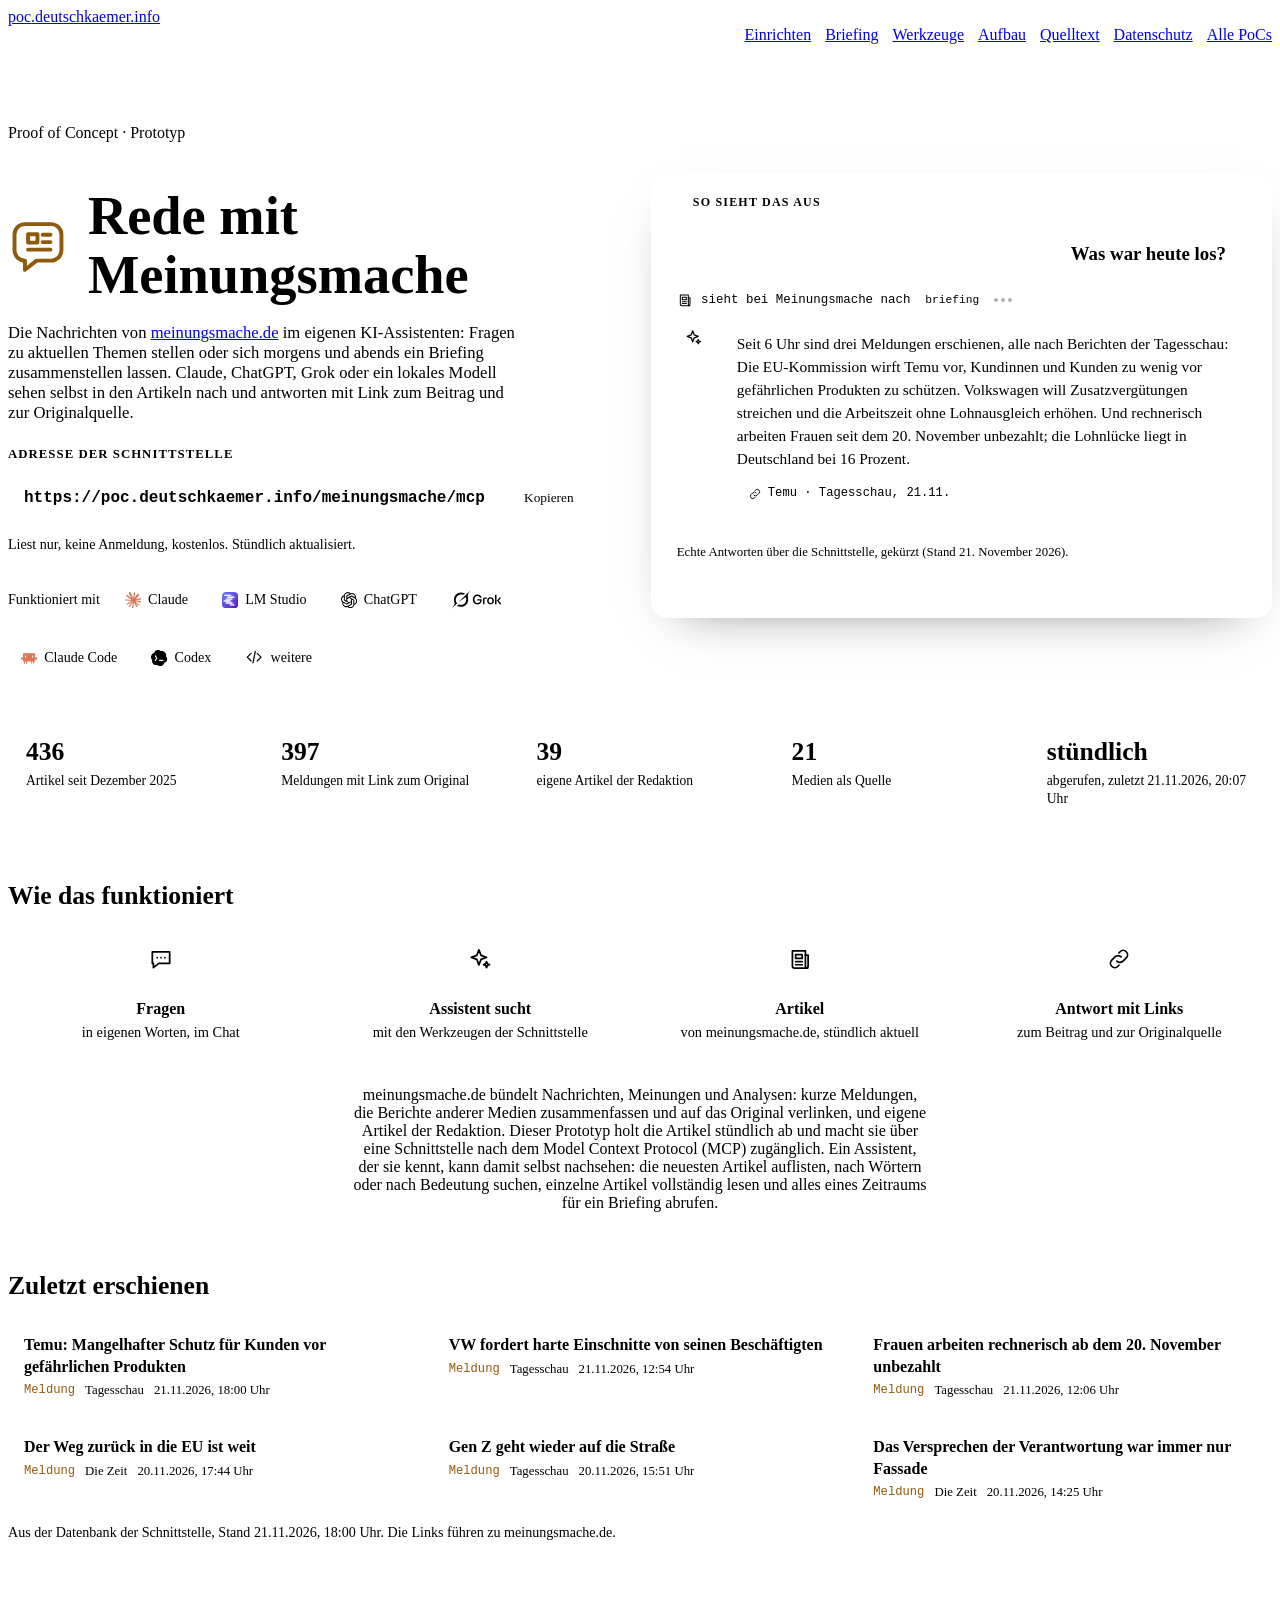
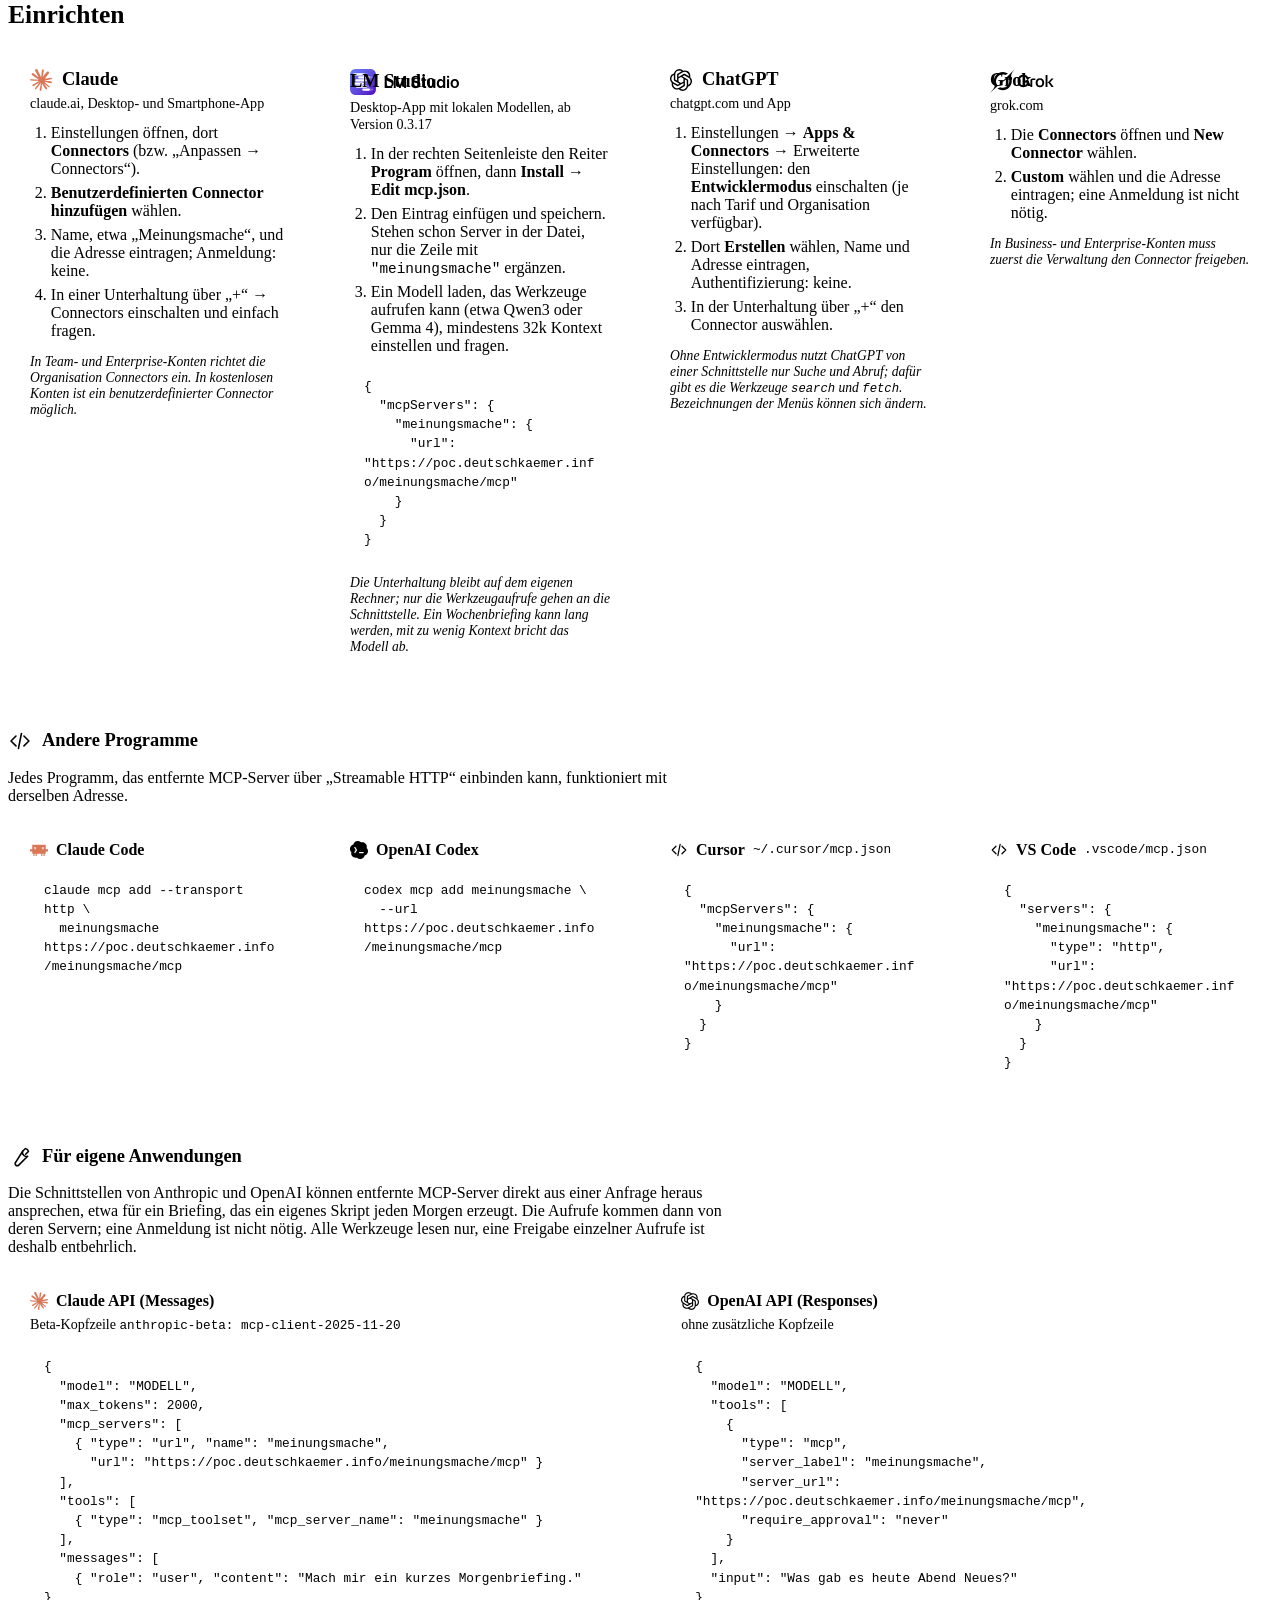
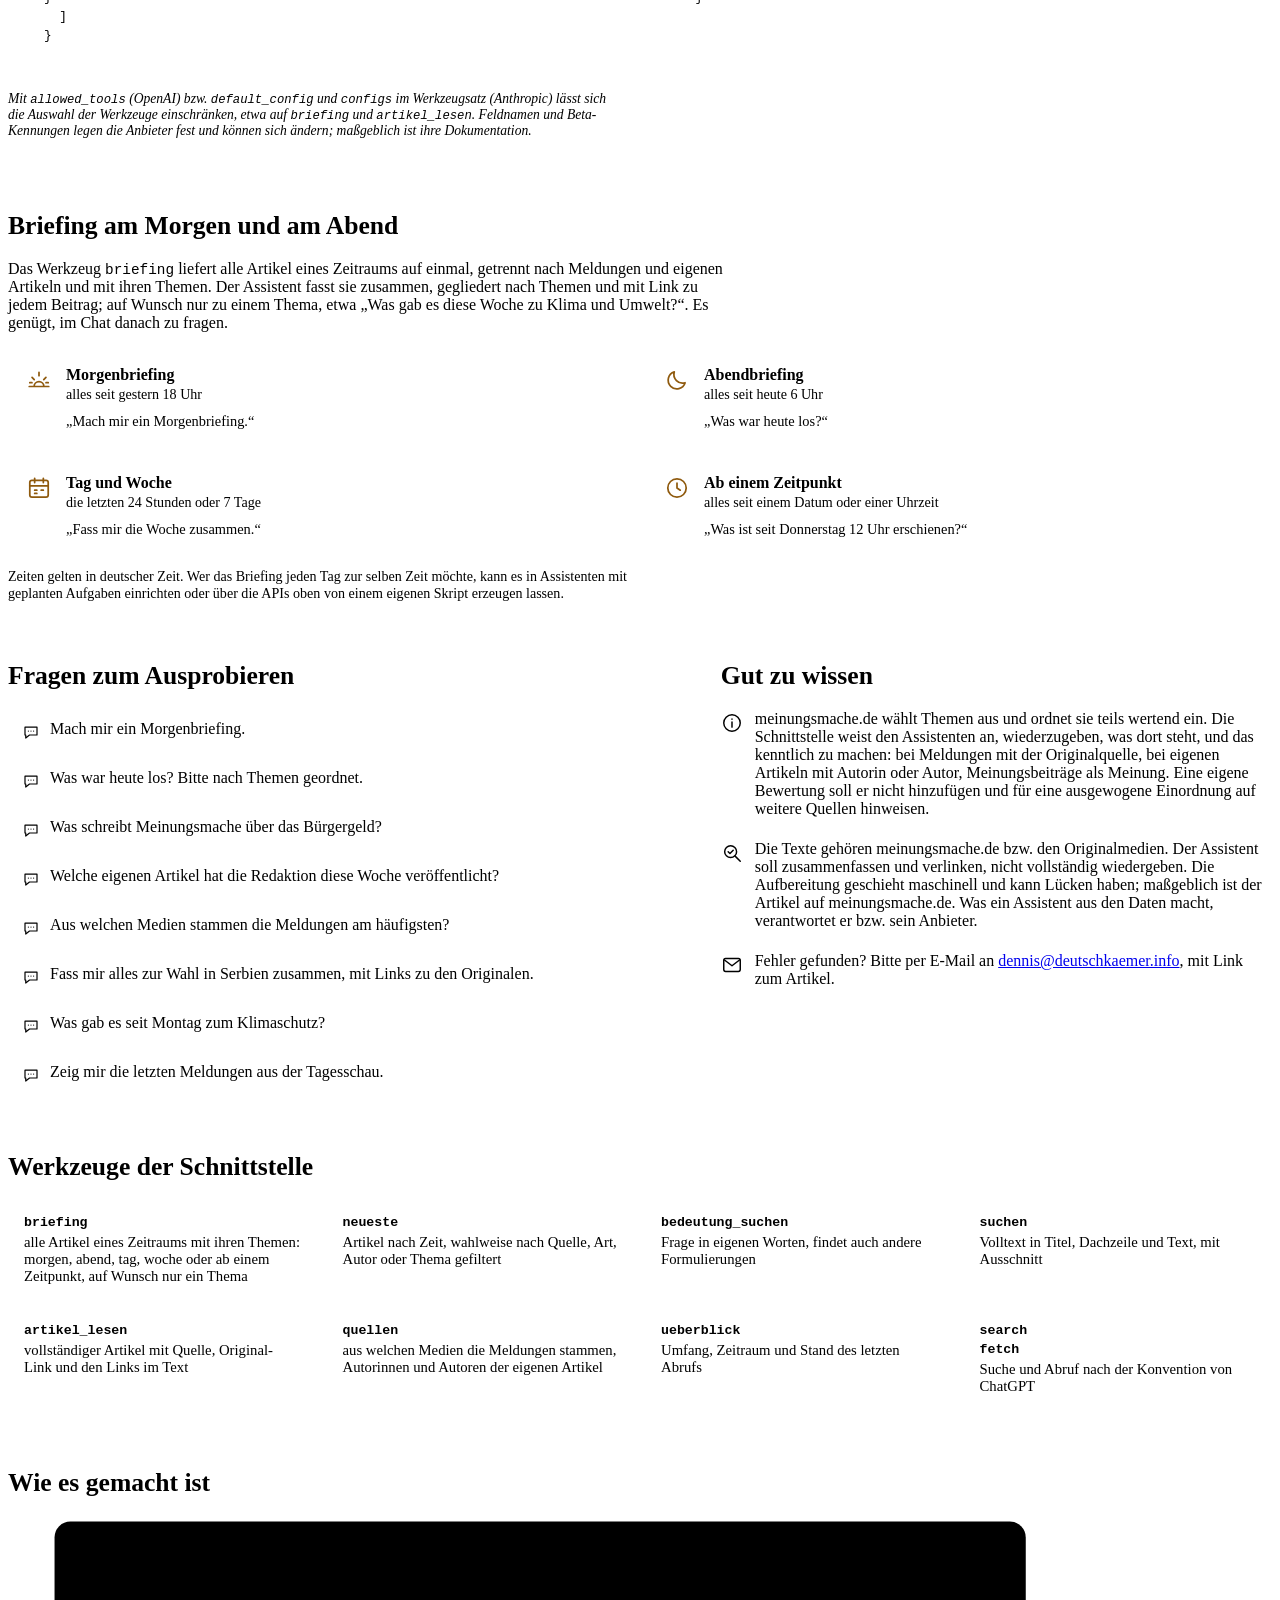
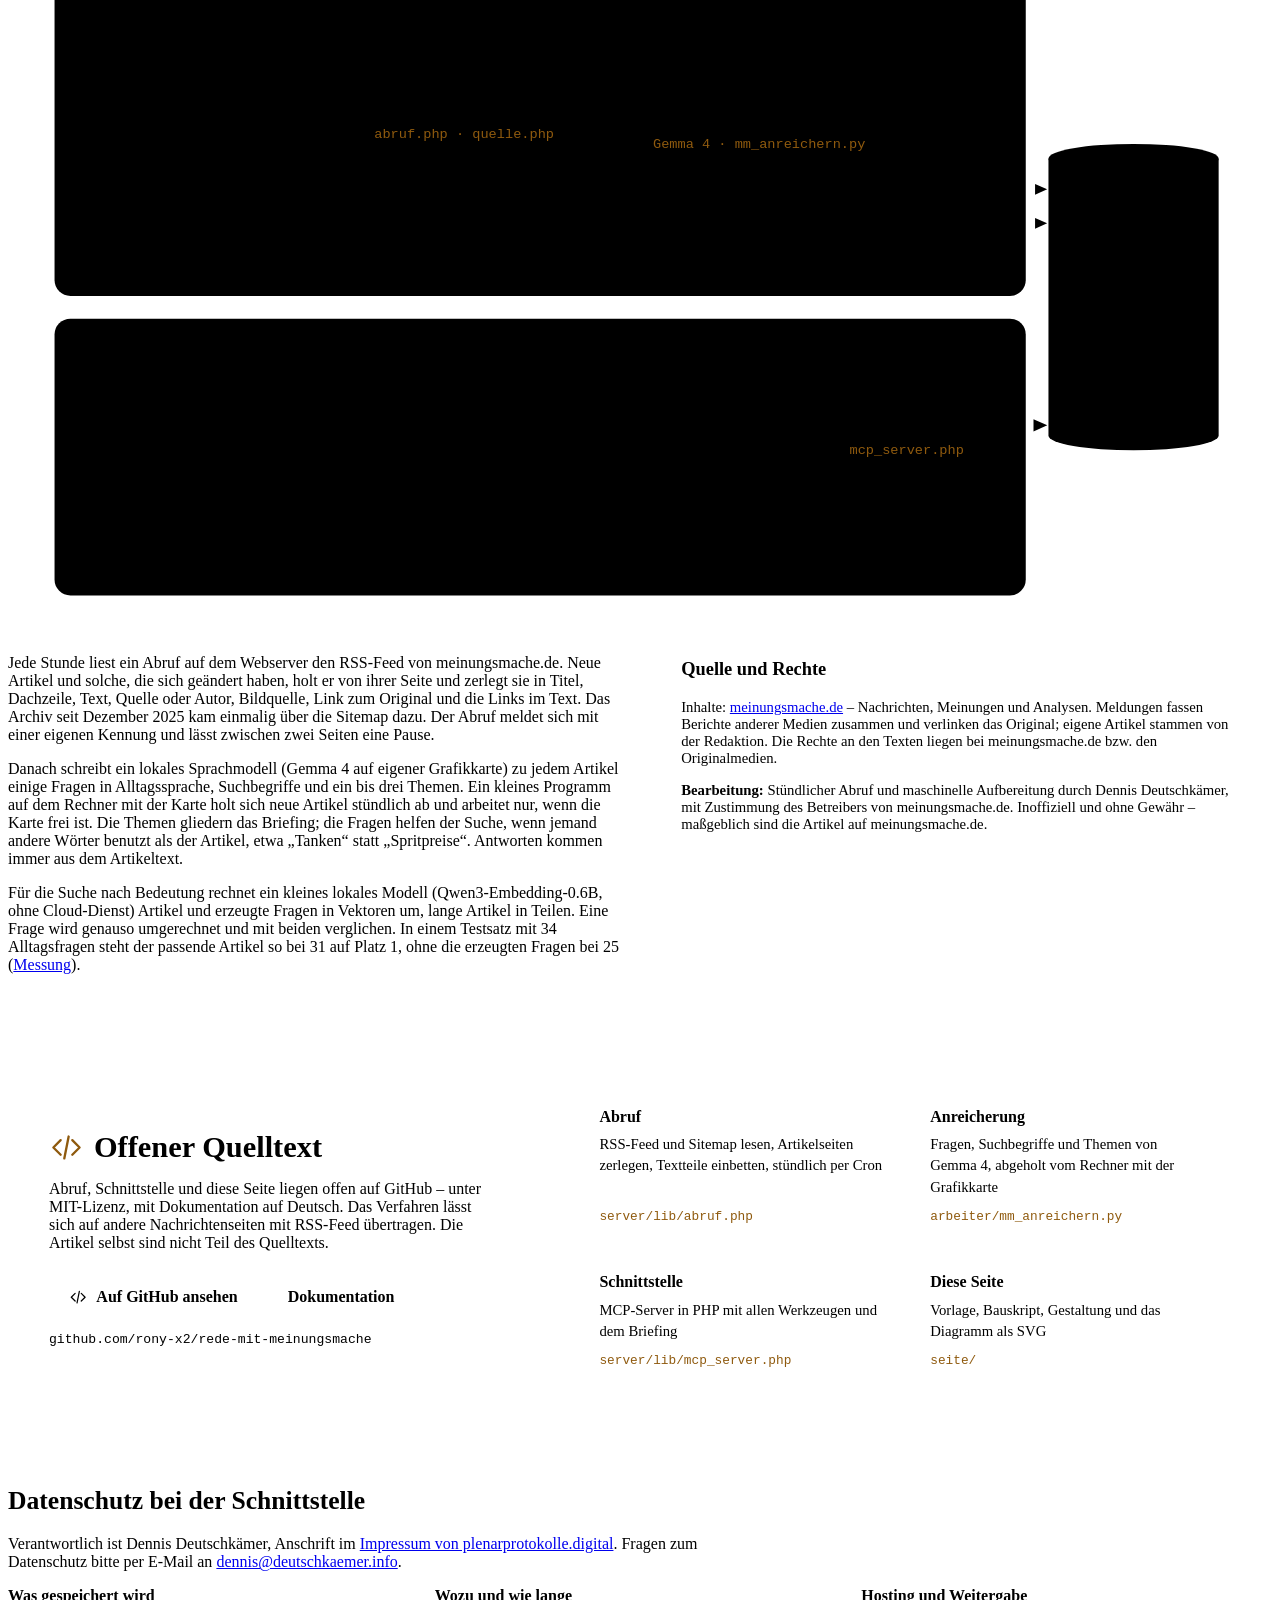
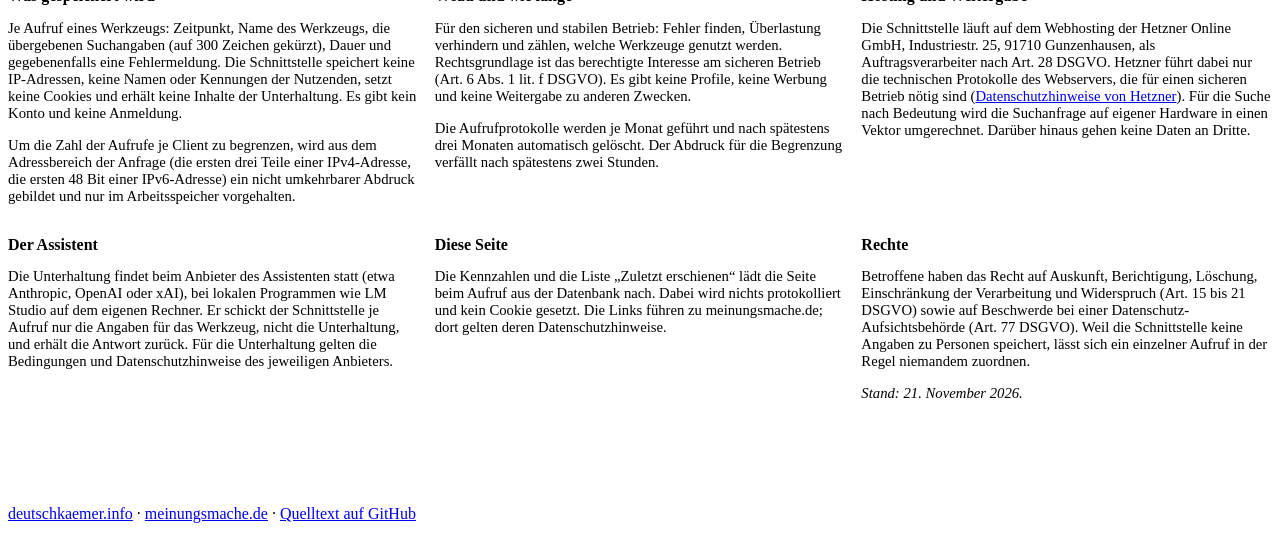
==== commit a431057f: "Anreicherung mit Gemma 4: Fragen, Suchbegriffe und Themen je Artikel Ein Arbeiter auf dem Rechner mi" ====
--- a/seite/index.html
+++ b/seite/index.html
@@ -252,7 +252,7 @@
       <li><b data-feld="meldungen">397</b><span>Meldungen mit Link zum Original</span></li>
       <li><b data-feld="eigene">39</b><span>eigene Artikel der Redaktion</span></li>
       <li><b data-feld="quellen">21</b><span>Medien als Quelle</span></li>
-      <li><b>stündlich</b><span>abgerufen, zuletzt <span data-feld="letzter_abruf">21.11.2026, 18:40 Uhr</span></span></li>
+      <li><b>stündlich</b><span>abgerufen, zuletzt <span data-feld="letzter_abruf">21.11.2026, 20:07 Uhr</span></span></li>
     </ul>
 
     <section class="block">
@@ -410,7 +410,7 @@
 
     <section class="block" id="briefing">
       <h2>Briefing am Morgen und am Abend</h2>
-      <p class="breit">Das Werkzeug <code>briefing</code> liefert alle Artikel eines Zeitraums auf einmal, getrennt nach Meldungen und eigenen Artikeln. Der Assistent fasst sie zusammen, gruppiert nach Themen und mit Link zu jedem Beitrag. Es genügt, im Chat danach zu fragen.</p>
+      <p class="breit">Das Werkzeug <code>briefing</code> liefert alle Artikel eines Zeitraums auf einmal, getrennt nach Meldungen und eigenen Artikeln und mit ihren Themen. Der Assistent fasst sie zusammen, gegliedert nach Themen und mit Link zu jedem Beitrag; auf Wunsch nur zu einem Thema, etwa „Was gab es diese Woche zu Klima und Umwelt?“. Es genügt, im Chat danach zu fragen.</p>
       <ul class="briefings">
         <li><svg class="ikon" viewBox="0 0 24 24" fill="none" stroke="currentColor" stroke-width="1.6" stroke-linecap="round" stroke-linejoin="round" aria-hidden="true" focusable="false"><path d="M3 18h18M7.5 18a4.5 4.5 0 0 1 9 0"/><path d="M12 5v3M5.6 9.6l2 2M18.4 9.6l-2 2M3.5 14.5h2M18.5 14.5h2"/></svg><div><b>Morgenbriefing</b><span>alles seit gestern 18 Uhr</span><q>Mach mir ein Morgenbriefing.</q></div></li>
         <li><svg class="ikon" viewBox="0 0 24 24" fill="none" stroke="currentColor" stroke-width="1.6" stroke-linecap="round" stroke-linejoin="round" aria-hidden="true" focusable="false"><path d="M19.5 14.5A8 8 0 0 1 9.5 4.5a8 8 0 1 0 10 10z"/></svg><div><b>Abendbriefing</b><span>alles seit heute 6 Uhr</span><q>Was war heute los?</q></div></li>
@@ -445,8 +445,8 @@
     <section class="block" id="werkzeuge">
       <h2>Werkzeuge der Schnittstelle</h2>
       <ul class="werkzeuge">
-        <li><code>briefing</code><span>alle Artikel eines Zeitraums: morgen, abend, tag, woche oder ab einem Zeitpunkt</span></li>
-        <li><code>neueste</code><span>Artikel nach Zeit, wahlweise nach Quelle, Art oder Autor gefiltert</span></li>
+        <li><code>briefing</code><span>alle Artikel eines Zeitraums mit ihren Themen: morgen, abend, tag, woche oder ab einem Zeitpunkt, auf Wunsch nur ein Thema</span></li>
+        <li><code>neueste</code><span>Artikel nach Zeit, wahlweise nach Quelle, Art, Autor oder Thema gefiltert</span></li>
         <li><code>bedeutung_suchen</code><span>Frage in eigenen Worten, findet auch andere Formulierungen</span></li>
         <li><code>suchen</code><span>Volltext in Titel, Dachzeile und Text, mit Ausschnitt</span></li>
         <li><code>artikel_lesen</code><span>vollständiger Artikel mit Quelle, Original-Link und den Links im Text</span></li>
@@ -459,7 +459,7 @@
     <section class="block" id="aufbau">
       <h2>Wie es gemacht ist</h2>
       <figure class="diagramm">
-<svg xmlns="http://www.w3.org/2000/svg" viewBox="0 0 1040 544" class="d-quer" role="img" aria-labelledby="dq-titel dq-text"><title id="dq-titel">Aufbau von „Rede mit Meinungsmache“</title><desc id="dq-text">Stündlich prüft ein Abruf den RSS-Feed von meinungsmache.de, für das Archiv einmalig die Sitemap. Neue und geänderte Artikel werden von ihrer Seite gelesen und in Titel, Dachzeile, Text, Quelle, Autor und Links zerlegt; ein lokales Einbettungsmodell berechnet Vektoren. Alles landet in MariaDB. Bei jeder Frage ruft ein KI-Assistent die MCP-Schnittstelle auf; sie sucht in der Datenbank und liefert Artikel mit Links zu meinungsmache.de und zur Originalquelle zurück.</desc><style>
+<svg xmlns="http://www.w3.org/2000/svg" viewBox="0 0 1040 602" class="d-quer" role="img" aria-labelledby="dq-titel dq-text"><title id="dq-titel">Aufbau von „Rede mit Meinungsmache“</title><desc id="dq-text">Stündlich prüft ein Abruf den RSS-Feed von meinungsmache.de, für das Archiv einmalig die Sitemap. Neue und geänderte Artikel werden von ihrer Seite gelesen und in Titel, Dachzeile, Text, Quelle, Autor und Links zerlegt. Ein lokales Sprachmodell schreibt zu jedem Artikel Fragen, Suchbegriffe und Themen; ein lokales Einbettungsmodell berechnet Vektoren für Text und Fragen. Alles landet in MariaDB. Bei jeder Frage ruft ein KI-Assistent die MCP-Schnittstelle auf; sie sucht in der Datenbank und liefert Artikel mit Links zu meinungsmache.de und zur Originalquelle zurück.</desc><style>
 .d-bahn{fill:color-mix(in oklab,var(--flaeche) 40%,transparent);stroke:var(--linie);stroke-dasharray:4 4}
 .d-bahntitel{fill:var(--text-2);font-size:11.5px;font-weight:600;letter-spacing:.09em;text-transform:uppercase}
 .d-kasten{fill:var(--flaeche);stroke:var(--linie);stroke-width:1.2}
@@ -473,7 +473,7 @@
 .d-chip{fill:var(--flaeche);stroke:var(--akzent);stroke-width:1.1}
 .d-chiptext{fill:var(--akzent-text, var(--akzent));font-size:10.5px;font-weight:600;letter-spacing:.02em}
 .d-hinweis{fill:var(--akzent-text, var(--akzent));font-size:11.5px;font-weight:600}
-</style><defs><marker id="dq-s" viewBox="0 0 8 8" refX="7" refY="4" markerWidth="8" markerHeight="8" orient="auto-start-reverse"><path class="d-s" d="M0,0.6 L7.6,4 L0,7.4 z"/></marker><marker id="dq-sb" viewBox="0 0 8 8" refX="7" refY="4" markerWidth="8" markerHeight="8" orient="auto-start-reverse"><path class="d-s b" d="M0,0.6 L7.6,4 L0,7.4 z"/></marker></defs><rect class="d-bahn" x="4" y="4" width="856" height="272" rx="14"/><text class="d-bahntitel" x="20" y="26">Stündlich: Abruf von meinungsmache.de</text><rect class="d-kasten" x="20" y="52" width="200" height="70" rx="10"/><text class="d-t" x="120" y="83" text-anchor="middle">RSS-Feed</text><text class="d-d" x="120" y="101" text-anchor="middle">neue und geänderte Artikel</text><rect class="d-kasten" x="20" y="168" width="200" height="70" rx="10"/><text class="d-t" x="120" y="199" text-anchor="middle">Sitemap</text><text class="d-d" x="120" y="217" text-anchor="middle">Archiv seit Dezember 2025</text><rect class="d-kasten" x="250" y="110" width="230" height="70" rx="10"/><text class="d-t" x="365" y="134" text-anchor="middle">Abruf</text><text class="d-d" x="365" y="152" text-anchor="middle">Artikelseite lesen und zerlegen</text><text class="d-f" x="365" y="170" text-anchor="middle">abruf.php · quelle.php</text><rect class="d-kasten" x="510" y="52" width="190" height="70" rx="10"/><text class="d-t" x="605" y="83" text-anchor="middle">Artikel</text><text class="d-d" x="605" y="101" text-anchor="middle">Text, Quelle, Autor, Links</text><rect class="d-kasten" x="510" y="168" width="190" height="70" rx="10"/><text class="d-t" x="605" y="199" text-anchor="middle">Vektoren</text><text class="d-d" x="605" y="217" text-anchor="middle">Qwen3-Embedding-0.6B</text><rect class="d-chip" x="616.2" y="159" width="71.8" height="18" rx="9"/><text class="d-chiptext" x="652.1" y="172" text-anchor="middle">lokale KI</text><text class="d-hinweis" x="844" y="26" text-anchor="end">Einbettung lokal auf eigener Hardware, ohne Cloud-Dienst</text><path class="d-kasten" d="M880,173 v224 a75,13 0 0 0 150,0 v-224"/><ellipse class="d-kasten" cx="955" cy="173" rx="75" ry="13"/><text class="d-t" x="955" y="279.5" text-anchor="middle">MariaDB</text><text class="d-d" x="955" y="297.5" text-anchor="middle">Artikel · Links</text><text class="d-d" x="955" y="315.5" text-anchor="middle">Volltext · Vektoren</text><polyline class="d-p" points="220,87 235,87 235,135 248,135" marker-end="url(#dq-s)"/><polyline class="d-p" points="220,203 235,203 235,155 248,155" marker-end="url(#dq-s)"/><polyline class="d-p" points="480,145 495,145 495,87 508,87" marker-end="url(#dq-s)"/><polyline class="d-p" points="605,122 605,166" marker-end="url(#dq-s)"/><polyline class="d-p" points="700,87 790,87 790,190 878,190" marker-end="url(#dq-s)"/><polyline class="d-p" points="700,203 790,203 790,230 878,230" marker-end="url(#dq-s)"/><rect class="d-bahn" x="4" y="296" width="856" height="244" rx="14"/><text class="d-bahntitel" x="20" y="318">Bei jeder Frage</text><rect class="d-kasten" x="20" y="355" width="240" height="70" rx="10"/><text class="d-t" x="140" y="386" text-anchor="middle">KI-Assistent</text><text class="d-d" x="140" y="404" text-anchor="middle">Claude, ChatGPT, Grok, LM Studio</text><rect class="d-kasten" x="670" y="355" width="170" height="70" rx="10"/><text class="d-t" x="755" y="379" text-anchor="middle">MCP-Schnittstelle</text><text class="d-d" x="755" y="397" text-anchor="middle">9 Werkzeuge, Briefing</text><text class="d-f" x="755" y="415" text-anchor="middle">mcp_server.php</text><rect class="d-kasten" x="655" y="455" width="200" height="70" rx="10"/><text class="d-t" x="755" y="486" text-anchor="middle">Einbettung der Frage</text><text class="d-d" x="755" y="504" text-anchor="middle">Qwen3 auf der CPU</text><rect class="d-chip" x="771.2" y="446" width="71.8" height="18" rx="9"/><text class="d-chiptext" x="807.1" y="459" text-anchor="middle">lokale KI</text><polyline class="d-p b" points="260,380 668,380" marker-end="url(#dq-sb)"/><polyline class="d-p b" points="670,402 262,402" marker-end="url(#dq-sb)"/><text class="d-l b" x="465" y="372" text-anchor="middle">Frage, Briefing-Wunsch · MCP über HTTPS</text><text class="d-l b" x="465" y="420" text-anchor="middle">Artikel mit Links zu Beitrag und Original</text><polyline class="d-p b" points="842,390 878,390" marker-end="url(#dq-sb)" marker-start="url(#dq-sb)"/><polyline class="d-p b" points="755,425 755,453" marker-end="url(#dq-sb)"/><text class="d-l b" x="745" y="444" text-anchor="end">Frage</text></svg><svg xmlns="http://www.w3.org/2000/svg" viewBox="0 0 460 812" class="d-hoch" role="img" aria-labelledby="dh-titel dh-text"><title id="dh-titel">Aufbau von „Rede mit Meinungsmache“</title><desc id="dh-text">Stündlich prüft ein Abruf den RSS-Feed von meinungsmache.de, für das Archiv einmalig die Sitemap. Neue und geänderte Artikel werden von ihrer Seite gelesen und in Titel, Dachzeile, Text, Quelle, Autor und Links zerlegt; ein lokales Einbettungsmodell berechnet Vektoren. Alles landet in MariaDB. Bei jeder Frage ruft ein KI-Assistent die MCP-Schnittstelle auf; sie sucht in der Datenbank und liefert Artikel mit Links zu meinungsmache.de und zur Originalquelle zurück.</desc><style>
+</style><defs><marker id="dq-s" viewBox="0 0 8 8" refX="7" refY="4" markerWidth="8" markerHeight="8" orient="auto-start-reverse"><path class="d-s" d="M0,0.6 L7.6,4 L0,7.4 z"/></marker><marker id="dq-sb" viewBox="0 0 8 8" refX="7" refY="4" markerWidth="8" markerHeight="8" orient="auto-start-reverse"><path class="d-s b" d="M0,0.6 L7.6,4 L0,7.4 z"/></marker></defs><rect class="d-bahn" x="4" y="4" width="856" height="330" rx="14"/><text class="d-bahntitel" x="20" y="26">Stündlich: Abruf von meinungsmache.de</text><rect class="d-kasten" x="20" y="70" width="200" height="70" rx="10"/><text class="d-t" x="120" y="101" text-anchor="middle">RSS-Feed</text><text class="d-d" x="120" y="119" text-anchor="middle">neue und geänderte Artikel</text><rect class="d-kasten" x="20" y="200" width="200" height="70" rx="10"/><text class="d-t" x="120" y="231" text-anchor="middle">Sitemap</text><text class="d-d" x="120" y="249" text-anchor="middle">Archiv seit Dezember 2025</text><rect class="d-kasten" x="250" y="135" width="230" height="70" rx="10"/><text class="d-t" x="365" y="159" text-anchor="middle">Abruf</text><text class="d-d" x="365" y="177" text-anchor="middle">Artikelseite lesen und zerlegen</text><text class="d-f" x="365" y="195" text-anchor="middle">abruf.php · quelle.php</text><rect class="d-kasten" x="510" y="44" width="230" height="70" rx="10"/><text class="d-t" x="625" y="75" text-anchor="middle">Artikel</text><text class="d-d" x="625" y="93" text-anchor="middle">Text, Quelle, Autor, Links</text><rect class="d-kasten" x="510" y="144" width="230" height="70" rx="10"/><text class="d-t" x="625" y="168" text-anchor="middle">Anreicherung</text><text class="d-d" x="625" y="186" text-anchor="middle">Fragen, Suchbegriffe, Themen</text><text class="d-f" x="625" y="204" text-anchor="middle">Gemma 4 · mm_anreichern.py</text><rect class="d-kasten" x="510" y="244" width="230" height="70" rx="10"/><text class="d-t" x="625" y="275" text-anchor="middle">Vektoren</text><text class="d-d" x="625" y="293" text-anchor="middle">Qwen3-Embedding-0.6B</text><rect class="d-chip" x="656.2" y="135" width="71.8" height="18" rx="9"/><text class="d-chiptext" x="692.1" y="148" text-anchor="middle">lokale KI</text><rect class="d-chip" x="656.2" y="235" width="71.8" height="18" rx="9"/><text class="d-chiptext" x="692.1" y="248" text-anchor="middle">lokale KI</text><text class="d-hinweis" x="844" y="26" text-anchor="end">Sprach- und Einbettungsmodell lokal auf eigener Hardware, ohne Cloud-Dienst</text><path class="d-kasten" d="M880,213 v244 a75,13 0 0 0 150,0 v-244"/><ellipse class="d-kasten" cx="955" cy="213" rx="75" ry="13"/><text class="d-t" x="955" y="329.5" text-anchor="middle">MariaDB</text><text class="d-d" x="955" y="347.5" text-anchor="middle">Artikel · Links</text><text class="d-d" x="955" y="365.5" text-anchor="middle">Volltext · Vektoren</text><polyline class="d-p" points="220,105 235,105 235,160 248,160" marker-end="url(#dq-s)"/><polyline class="d-p" points="220,235 235,235 235,180 248,180" marker-end="url(#dq-s)"/><polyline class="d-p" points="480,170 495,170 495,79 508,79" marker-end="url(#dq-s)"/><polyline class="d-p" points="625,114 625,142" marker-end="url(#dq-s)"/><polyline class="d-p" points="625,214 625,242" marker-end="url(#dq-s)"/><polyline class="d-p" points="740,79 800,79 800,240 878,240" marker-end="url(#dq-s)"/><polyline class="d-p" points="740,279 800,279 800,270 878,270" marker-end="url(#dq-s)"/><rect class="d-bahn" x="4" y="354" width="856" height="244" rx="14"/><text class="d-bahntitel" x="20" y="376">Bei jeder Frage</text><rect class="d-kasten" x="20" y="413" width="240" height="70" rx="10"/><text class="d-t" x="140" y="444" text-anchor="middle">KI-Assistent</text><text class="d-d" x="140" y="462" text-anchor="middle">Claude, ChatGPT, Grok, LM Studio</text><rect class="d-kasten" x="670" y="413" width="170" height="70" rx="10"/><text class="d-t" x="755" y="437" text-anchor="middle">MCP-Schnittstelle</text><text class="d-d" x="755" y="455" text-anchor="middle">9 Werkzeuge, Briefing</text><text class="d-f" x="755" y="473" text-anchor="middle">mcp_server.php</text><rect class="d-kasten" x="655" y="513" width="200" height="70" rx="10"/><text class="d-t" x="755" y="544" text-anchor="middle">Einbettung der Frage</text><text class="d-d" x="755" y="562" text-anchor="middle">Qwen3 auf der CPU</text><rect class="d-chip" x="771.2" y="504" width="71.8" height="18" rx="9"/><text class="d-chiptext" x="807.1" y="517" text-anchor="middle">lokale KI</text><polyline class="d-p b" points="260,438 668,438" marker-end="url(#dq-sb)"/><polyline class="d-p b" points="670,460 262,460" marker-end="url(#dq-sb)"/><text class="d-l b" x="465" y="430" text-anchor="middle">Frage, Briefing-Wunsch · MCP über HTTPS</text><text class="d-l b" x="465" y="478" text-anchor="middle">Artikel mit Links zu Beitrag und Original</text><polyline class="d-p b" points="842,448 878,448" marker-end="url(#dq-sb)" marker-start="url(#dq-sb)"/><polyline class="d-p b" points="755,483 755,511" marker-end="url(#dq-sb)"/><text class="d-l b" x="745" y="502" text-anchor="end">Frage</text></svg><svg xmlns="http://www.w3.org/2000/svg" viewBox="0 0 460 812" class="d-hoch" role="img" aria-labelledby="dh-titel dh-text"><title id="dh-titel">Aufbau von „Rede mit Meinungsmache“</title><desc id="dh-text">Stündlich prüft ein Abruf den RSS-Feed von meinungsmache.de, für das Archiv einmalig die Sitemap. Neue und geänderte Artikel werden von ihrer Seite gelesen und in Titel, Dachzeile, Text, Quelle, Autor und Links zerlegt. Ein lokales Sprachmodell schreibt zu jedem Artikel Fragen, Suchbegriffe und Themen; ein lokales Einbettungsmodell berechnet Vektoren für Text und Fragen. Alles landet in MariaDB. Bei jeder Frage ruft ein KI-Assistent die MCP-Schnittstelle auf; sie sucht in der Datenbank und liefert Artikel mit Links zu meinungsmache.de und zur Originalquelle zurück.</desc><style>
 .d-bahn{fill:color-mix(in oklab,var(--flaeche) 40%,transparent);stroke:var(--linie);stroke-dasharray:4 4}
 .d-bahntitel{fill:var(--text-2);font-size:11.5px;font-weight:600;letter-spacing:.09em;text-transform:uppercase}
 .d-kasten{fill:var(--flaeche);stroke:var(--linie);stroke-width:1.2}
@@ -487,12 +487,13 @@
 .d-chip{fill:var(--flaeche);stroke:var(--akzent);stroke-width:1.1}
 .d-chiptext{fill:var(--akzent-text, var(--akzent));font-size:10.5px;font-weight:600;letter-spacing:.02em}
 .d-hinweis{fill:var(--akzent-text, var(--akzent));font-size:11.5px;font-weight:600}
-.d-t{font-size:15.5px}.d-d{font-size:13px}.d-f{font-size:12px}.d-l{font-size:12.5px}</style><defs><marker id="dh-s" viewBox="0 0 8 8" refX="7" refY="4" markerWidth="8" markerHeight="8" orient="auto-start-reverse"><path class="d-s" d="M0,0.6 L7.6,4 L0,7.4 z"/></marker><marker id="dh-sb" viewBox="0 0 8 8" refX="7" refY="4" markerWidth="8" markerHeight="8" orient="auto-start-reverse"><path class="d-s b" d="M0,0.6 L7.6,4 L0,7.4 z"/></marker></defs><rect class="d-bahn" x="4" y="4" width="452" height="424" rx="14"/><text class="d-bahntitel" x="20" y="26">Stündlich: Abruf von meinungsmache.de</text><rect class="d-kasten" x="20" y="40" width="200" height="70" rx="10"/><text class="d-t" x="120" y="71" text-anchor="middle">RSS-Feed</text><text class="d-d" x="120" y="89" text-anchor="middle">neue und geänderte Artikel</text><rect class="d-kasten" x="240" y="40" width="200" height="70" rx="10"/><text class="d-t" x="340" y="71" text-anchor="middle">Sitemap</text><text class="d-d" x="340" y="89" text-anchor="middle">Archiv seit Dezember 2025</text><rect class="d-kasten" x="110" y="135" width="240" height="70" rx="10"/><text class="d-t" x="230" y="159" text-anchor="middle">Abruf</text><text class="d-d" x="230" y="177" text-anchor="middle">Artikelseite lesen und zerlegen</text><text class="d-f" x="230" y="195" text-anchor="middle">abruf.php · quelle.php</text><rect class="d-kasten" x="20" y="240" width="200" height="70" rx="10"/><text class="d-t" x="120" y="271" text-anchor="middle">Artikel</text><text class="d-d" x="120" y="289" text-anchor="middle">Text, Quelle, Autor, Links</text><rect class="d-kasten" x="240" y="240" width="200" height="70" rx="10"/><text class="d-t" x="340" y="271" text-anchor="middle">Vektoren</text><text class="d-d" x="340" y="289" text-anchor="middle">Qwen3-Embedding-0.6B</text><rect class="d-chip" x="356.2" y="231" width="71.8" height="18" rx="9"/><text class="d-chiptext" x="392.1" y="244" text-anchor="middle">lokale KI</text><text class="d-hinweis" x="440" y="24" text-anchor="end">Einbettung lokal</text><path class="d-kasten" d="M150,453 v78 a80,13 0 0 0 160,0 v-78"/><ellipse class="d-kasten" cx="230" cy="453" rx="80" ry="13"/><text class="d-t" x="230" y="486.5" text-anchor="middle">MariaDB</text><text class="d-d" x="230" y="504.5" text-anchor="middle">Artikel · Links</text><text class="d-d" x="230" y="522.5" text-anchor="middle">Volltext · Vektoren</text><polyline class="d-p" points="120,110 120,122 230,122 230,133" marker-end="url(#dh-s)"/><polyline class="d-p" points="340,110 340,122 230,122"/><polyline class="d-p" points="230,205 230,222 120,222 120,238" marker-end="url(#dh-s)"/><polyline class="d-p" points="220,275 238,275" marker-end="url(#dh-s)"/><polyline class="d-p" points="120,310 120,380 200,380 200,438" marker-end="url(#dh-s)"/><polyline class="d-p" points="340,310 340,380 260,380 260,438" marker-end="url(#dh-s)"/><rect class="d-bahn" x="4" y="560" width="452" height="248" rx="14"/><text class="d-bahntitel" x="20" y="582">Bei jeder Frage</text><rect class="d-kasten" x="20" y="600" width="200" height="70" rx="10"/><text class="d-t" x="120" y="624" text-anchor="middle">MCP-Schnittstelle</text><text class="d-d" x="120" y="642" text-anchor="middle">9 Werkzeuge, Briefing</text><text class="d-f" x="120" y="660" text-anchor="middle">mcp_server.php</text><rect class="d-kasten" x="240" y="600" width="200" height="70" rx="10"/><text class="d-t" x="340" y="631" text-anchor="middle">Einbettung der Frage</text><text class="d-d" x="340" y="649" text-anchor="middle">Qwen3 auf der CPU</text><rect class="d-chip" x="356.2" y="591" width="71.8" height="18" rx="9"/><text class="d-chiptext" x="392.1" y="604" text-anchor="middle">lokale KI</text><rect class="d-kasten" x="20" y="722" width="300" height="70" rx="10"/><text class="d-t" x="170" y="753" text-anchor="middle">KI-Assistent</text><text class="d-d" x="170" y="771" text-anchor="middle">Claude, ChatGPT, Grok, LM Studio</text><polyline class="d-p b" points="190,598 190,546" marker-end="url(#dh-sb)" marker-start="url(#dh-sb)"/><polyline class="d-p b" points="220,635 238,635" marker-end="url(#dh-sb)"/><polyline class="d-p b" points="90,720 90,672" marker-end="url(#dh-sb)"/><polyline class="d-p b" points="130,672 130,720" marker-end="url(#dh-sb)"/><text class="d-l b" x="142" y="700" text-anchor="start">MCP über HTTPS</text></svg>
+.d-t{font-size:15.5px}.d-d{font-size:13px}.d-f{font-size:12px}.d-l{font-size:12.5px}</style><defs><marker id="dh-s" viewBox="0 0 8 8" refX="7" refY="4" markerWidth="8" markerHeight="8" orient="auto-start-reverse"><path class="d-s" d="M0,0.6 L7.6,4 L0,7.4 z"/></marker><marker id="dh-sb" viewBox="0 0 8 8" refX="7" refY="4" markerWidth="8" markerHeight="8" orient="auto-start-reverse"><path class="d-s b" d="M0,0.6 L7.6,4 L0,7.4 z"/></marker></defs><rect class="d-bahn" x="4" y="4" width="452" height="424" rx="14"/><text class="d-bahntitel" x="20" y="26">Stündlich: Abruf von meinungsmache.de</text><rect class="d-kasten" x="20" y="40" width="200" height="70" rx="10"/><text class="d-t" x="120" y="71" text-anchor="middle">RSS-Feed</text><text class="d-d" x="120" y="89" text-anchor="middle">neue und geänderte Artikel</text><rect class="d-kasten" x="240" y="40" width="200" height="70" rx="10"/><text class="d-t" x="340" y="71" text-anchor="middle">Sitemap</text><text class="d-d" x="340" y="89" text-anchor="middle">Archiv seit Dezember 2025</text><rect class="d-kasten" x="110" y="135" width="240" height="70" rx="10"/><text class="d-t" x="230" y="159" text-anchor="middle">Abruf</text><text class="d-d" x="230" y="177" text-anchor="middle">Artikelseite lesen und zerlegen</text><text class="d-f" x="230" y="195" text-anchor="middle">abruf.php · quelle.php</text><rect class="d-kasten" x="20" y="240" width="200" height="70" rx="10"/><text class="d-t" x="120" y="271" text-anchor="middle">Artikel</text><text class="d-d" x="120" y="289" text-anchor="middle">Text, Quelle, Links</text><rect class="d-kasten" x="240" y="240" width="200" height="70" rx="10"/><text class="d-t" x="340" y="264" text-anchor="middle">Anreicherung</text><text class="d-d" x="340" y="282" text-anchor="middle">Fragen, Themen</text><text class="d-f" x="340" y="300" text-anchor="middle">Gemma 4</text><rect class="d-kasten" x="130" y="345" width="200" height="70" rx="10"/><text class="d-t" x="230" y="376" text-anchor="middle">Vektoren</text><text class="d-d" x="230" y="394" text-anchor="middle">Qwen3-Embedding-0.6B</text><rect class="d-chip" x="356.2" y="231" width="71.8" height="18" rx="9"/><text class="d-chiptext" x="392.1" y="244" text-anchor="middle">lokale KI</text><rect class="d-chip" x="246.2" y="336" width="71.8" height="18" rx="9"/><text class="d-chiptext" x="282.1" y="349" text-anchor="middle">lokale KI</text><text class="d-hinweis" x="440" y="24" text-anchor="end">KI-Modelle lokal</text><path class="d-kasten" d="M150,453 v78 a80,13 0 0 0 160,0 v-78"/><ellipse class="d-kasten" cx="230" cy="453" rx="80" ry="13"/><text class="d-t" x="230" y="486.5" text-anchor="middle">MariaDB</text><text class="d-d" x="230" y="504.5" text-anchor="middle">Artikel · Links</text><text class="d-d" x="230" y="522.5" text-anchor="middle">Volltext · Vektoren</text><polyline class="d-p" points="120,110 120,122 230,122 230,133" marker-end="url(#dh-s)"/><polyline class="d-p" points="340,110 340,122 230,122"/><polyline class="d-p" points="230,205 230,222 120,222 120,238" marker-end="url(#dh-s)"/><polyline class="d-p" points="220,275 238,275" marker-end="url(#dh-s)"/><polyline class="d-p" points="120,310 120,327 230,327 230,343" marker-end="url(#dh-s)"/><polyline class="d-p" points="340,310 340,327 230,327"/><polyline class="d-p" points="230,415 230,438" marker-end="url(#dh-s)"/><polyline class="d-p" points="20,275 12,275 12,500 148,500" marker-end="url(#dh-s)"/><rect class="d-bahn" x="4" y="560" width="452" height="248" rx="14"/><text class="d-bahntitel" x="20" y="582">Bei jeder Frage</text><rect class="d-kasten" x="20" y="600" width="200" height="70" rx="10"/><text class="d-t" x="120" y="624" text-anchor="middle">MCP-Schnittstelle</text><text class="d-d" x="120" y="642" text-anchor="middle">9 Werkzeuge, Briefing</text><text class="d-f" x="120" y="660" text-anchor="middle">mcp_server.php</text><rect class="d-kasten" x="240" y="600" width="200" height="70" rx="10"/><text class="d-t" x="340" y="631" text-anchor="middle">Einbettung der Frage</text><text class="d-d" x="340" y="649" text-anchor="middle">Qwen3 auf der CPU</text><rect class="d-chip" x="356.2" y="591" width="71.8" height="18" rx="9"/><text class="d-chiptext" x="392.1" y="604" text-anchor="middle">lokale KI</text><rect class="d-kasten" x="20" y="722" width="300" height="70" rx="10"/><text class="d-t" x="170" y="753" text-anchor="middle">KI-Assistent</text><text class="d-d" x="170" y="771" text-anchor="middle">Claude, ChatGPT, Grok, LM Studio</text><polyline class="d-p b" points="190,598 190,546" marker-end="url(#dh-sb)" marker-start="url(#dh-sb)"/><polyline class="d-p b" points="220,635 238,635" marker-end="url(#dh-sb)"/><polyline class="d-p b" points="90,720 90,672" marker-end="url(#dh-sb)"/><polyline class="d-p b" points="130,672 130,720" marker-end="url(#dh-sb)"/><text class="d-l b" x="142" y="700" text-anchor="start">MCP über HTTPS</text></svg>
       </figure>
       <div class="raster zwei aufbau-text">
         <div>
         <p>Jede Stunde liest ein Abruf auf dem Webserver den RSS-Feed von meinungsmache.de. Neue Artikel und solche, die sich geändert haben, holt er von ihrer Seite und zerlegt sie in Titel, Dachzeile, Text, Quelle oder Autor, Bildquelle, Link zum Original und die Links im Text. Das Archiv seit Dezember 2025 kam einmalig über die Sitemap dazu. Der Abruf meldet sich mit einer eigenen Kennung und lässt zwischen zwei Seiten eine Pause.</p>
-        <p>Für die Suche nach Bedeutung berechnet ein lokales Modell (Qwen3-Embedding-0.6B auf eigener Hardware, ohne Cloud-Dienst) zu jedem Artikel Vektoren; lange Artikel werden dafür in Teile zerlegt. Eine Frage wird genauso umgerechnet und mit einer Volltextsuche kombiniert. Ein Sprachmodell braucht es für die Aufbereitung nicht.</p>
+        <p>Danach schreibt ein lokales Sprachmodell (Gemma&nbsp;4 auf eigener Grafikkarte) zu jedem Artikel einige Fragen in Alltagssprache, Suchbegriffe und ein bis drei Themen. Ein kleines Programm auf dem Rechner mit der Karte holt sich neue Artikel stündlich ab und arbeitet nur, wenn die Karte frei ist. Die Themen gliedern das Briefing; die Fragen helfen der Suche, wenn jemand andere Wörter benutzt als der Artikel, etwa „Tanken“ statt „Spritpreise“. Antworten kommen immer aus dem Artikeltext.</p>
+        <p>Für die Suche nach Bedeutung rechnet ein kleines lokales Modell (Qwen3-Embedding-0.6B, ohne Cloud-Dienst) Artikel und erzeugte Fragen in Vektoren um, lange Artikel in Teilen. Eine Frage wird genauso umgerechnet und mit beiden verglichen. In einem Testsatz mit 34 Alltagsfragen steht der passende Artikel so bei 31 auf Platz 1, ohne die erzeugten Fragen bei 25 (<a href="https://github.com/rony-x2/rede-mit-meinungsmache/blob/main/docs/anreicherung.md">Messung</a>).</p>
         </div>
         <div class="hinweisbox">
           <h2>Quelle und Rechte</h2>
@@ -515,8 +516,8 @@
         </div>
         <ul class="qt-teile">
           <li><b>Abruf</b><span>RSS-Feed und Sitemap lesen, Artikelseiten zerlegen, Textteile einbetten, stündlich per Cron</span><code>server/lib/abruf.php</code></li>
+          <li><b>Anreicherung</b><span>Fragen, Suchbegriffe und Themen von Gemma&nbsp;4, abgeholt vom Rechner mit der Grafikkarte</span><code>arbeiter/mm_anreichern.py</code></li>
           <li><b>Schnittstelle</b><span>MCP-Server in PHP mit allen Werkzeugen und dem Briefing</span><code>server/lib/mcp_server.php</code></li>
-          <li><b>Datenbank</b><span>Tabellen für Artikel, Links, Vektoren und Abrufe</span><code>server/lib/schema.sql</code></li>
           <li><b>Diese Seite</b><span>Vorlage, Bauskript, Gestaltung und das Diagramm als SVG</span><code>seite/</code></li>
         </ul>
       </div>
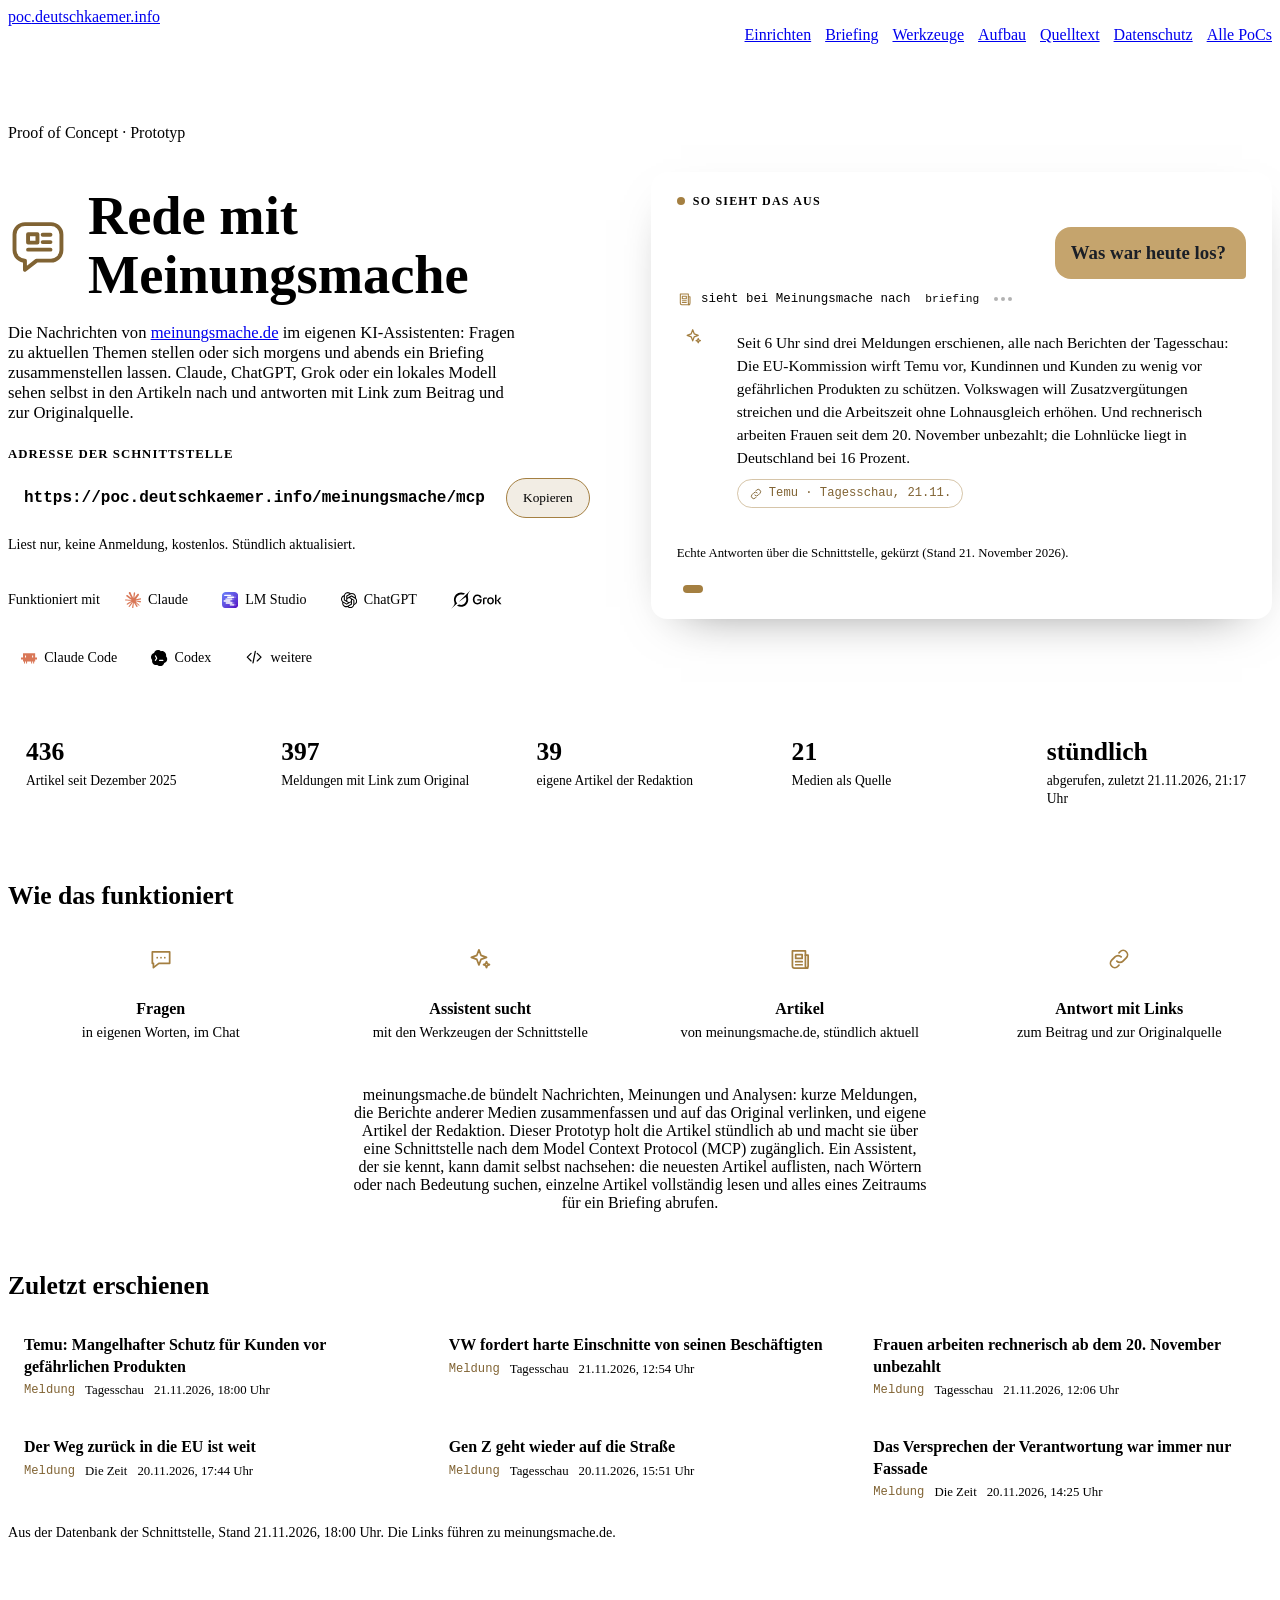
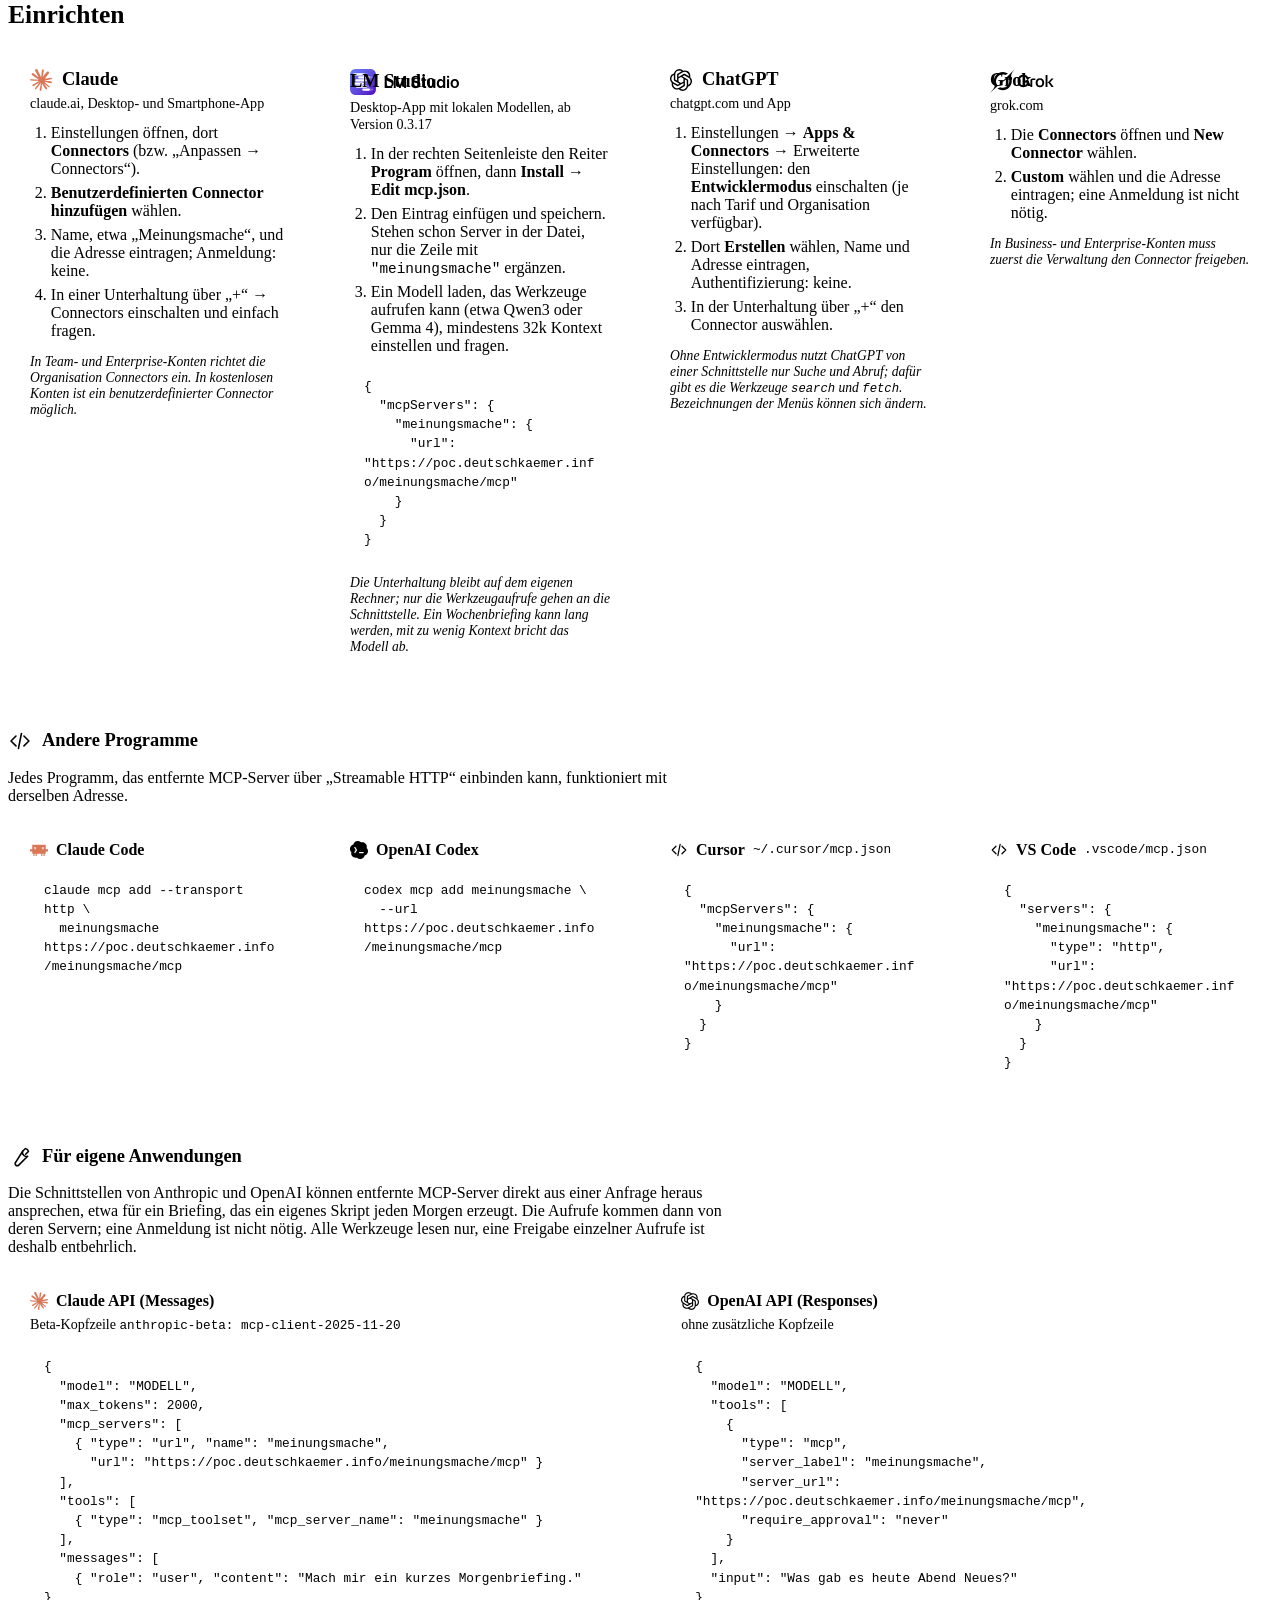
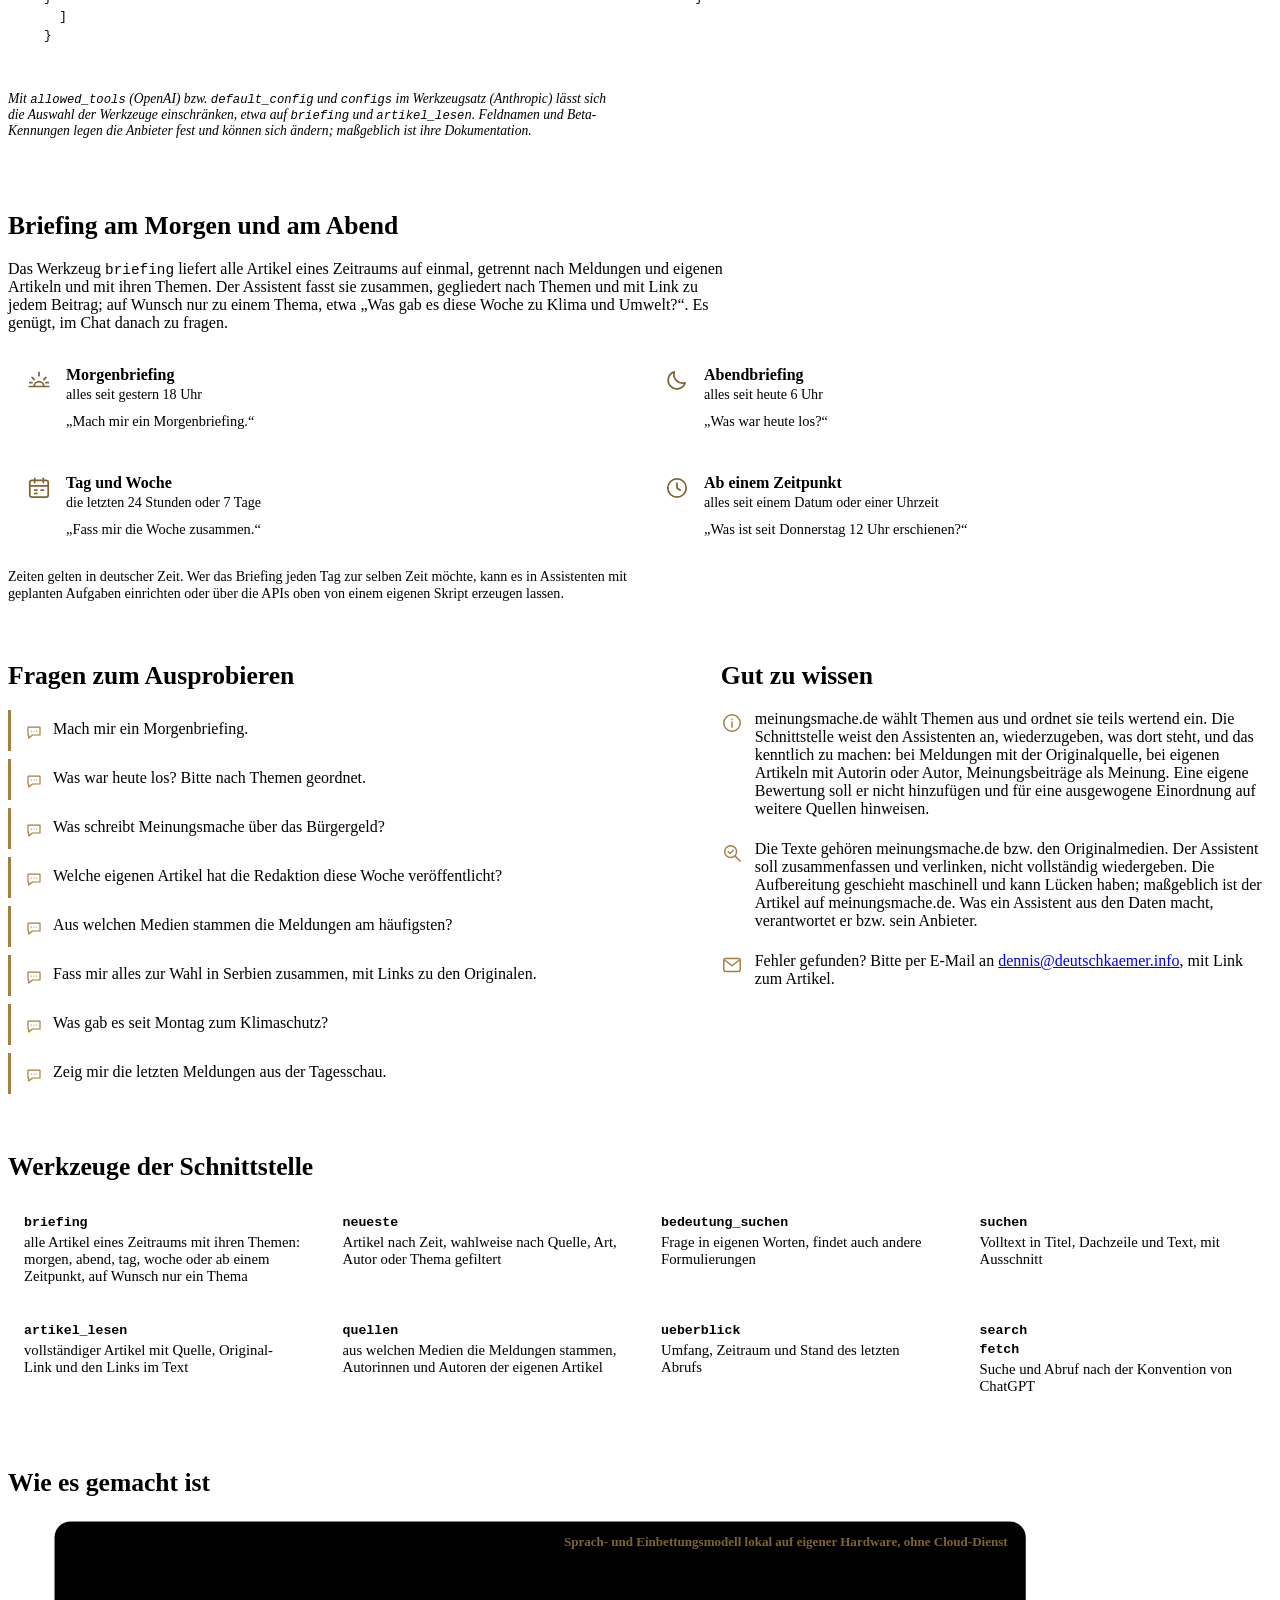
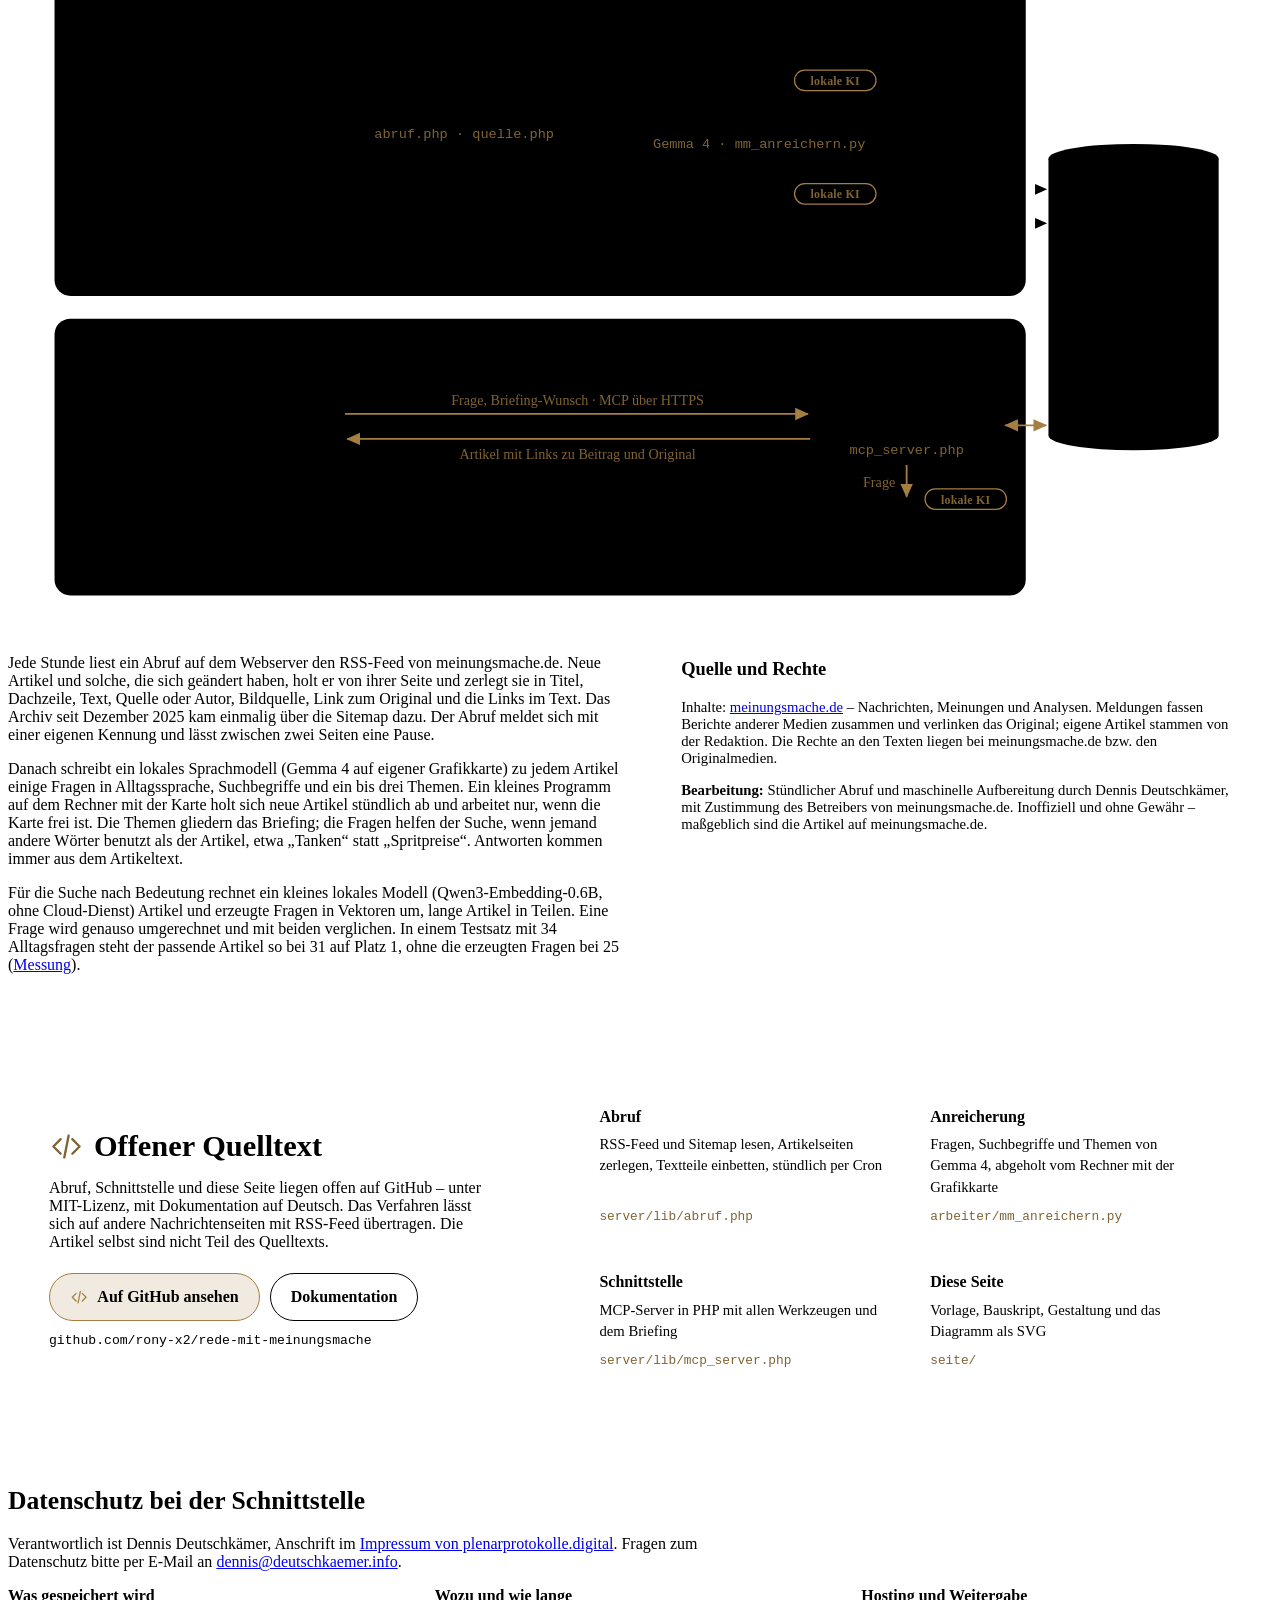
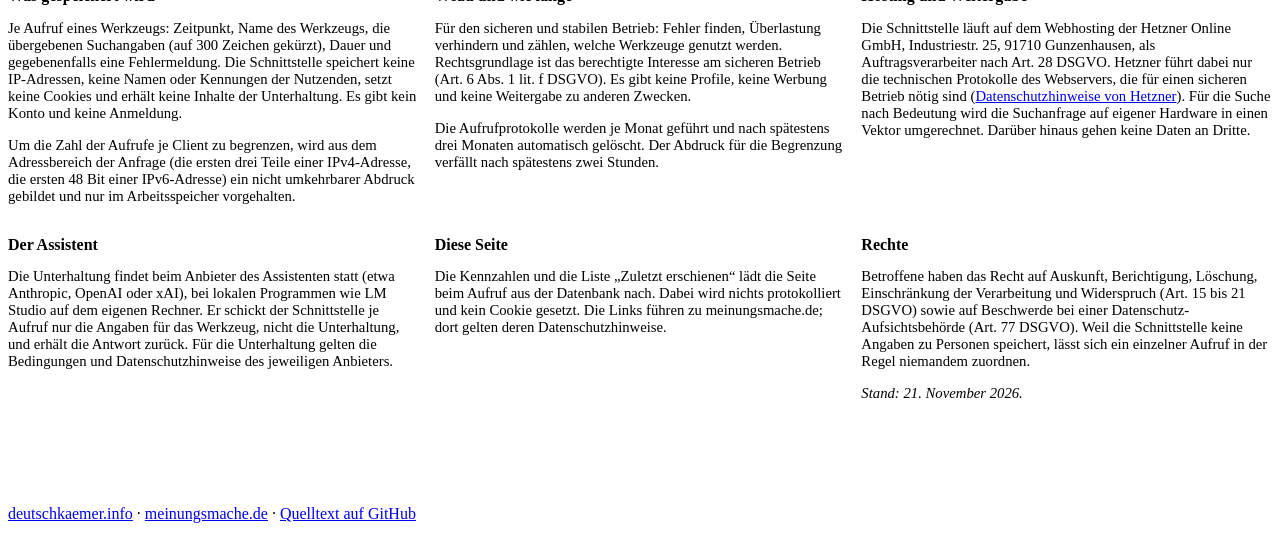
==== commit 95ffb5a6: "Projektseite und Zeichen in der Kennfarbe von meinungsmache.de (#C5A46D) Akzent- und Projektfarbe de" ====
--- a/seite/index.html
+++ b/seite/index.html
@@ -27,7 +27,7 @@
   <meta name="theme-color" content="#0f1115">
   <script>document.documentElement.classList.add('js')</script>
   <link rel="stylesheet" href="/style.css?v=5">
-  <link rel="stylesheet" href="seite.css?v=2">
+  <link rel="stylesheet" href="seite.css?v=3">
   <script type="application/ld+json">
 {
  "@context": "https://schema.org",
@@ -252,7 +252,7 @@
       <li><b data-feld="meldungen">397</b><span>Meldungen mit Link zum Original</span></li>
       <li><b data-feld="eigene">39</b><span>eigene Artikel der Redaktion</span></li>
       <li><b data-feld="quellen">21</b><span>Medien als Quelle</span></li>
-      <li><b>stündlich</b><span>abgerufen, zuletzt <span data-feld="letzter_abruf">21.11.2026, 20:07 Uhr</span></span></li>
+      <li><b>stündlich</b><span>abgerufen, zuletzt <span data-feld="letzter_abruf">21.11.2026, 21:17 Uhr</span></span></li>
     </ul>
 
     <section class="block">
--- a/seite/seite.css
+++ b/seite/seite.css
@@ -9,13 +9,11 @@
 .buehne { display: grid; grid-template-columns: minmax(0, 1fr) minmax(0, 1.05fr); gap: clamp(28px, 4vw, 64px); align-items: center; padding: clamp(32px, 5vw, 64px) 0 clamp(24px, 3vw, 40px); }
 .buehne h1 { font-size: clamp(2rem, 4.4vw, 3.4rem); line-height: 1.08; margin-bottom: 18px; }
 h1.mit-zeichen { display: flex; align-items: center; gap: .32em; }
-/* Projektfarbe (Logo-Familie): Bernstein, angelehnt an die Kennfarbe von meinungsmache.de; als Schrift auf hellem Grund dunkler */
-:root { --projekt: #e0a94f; }
-@media (prefers-color-scheme: light) { :root { --projekt: #8f5a0e; } }
-@supports (color: oklch(0% 0 0)) {
-  @media (color-gamut: p3) { :root { --projekt: oklch(78% 0.14 75); } }
-  @media (color-gamut: p3) and (prefers-color-scheme: light) { :root { --projekt: oklch(50% 0.115 65); } }
-}
+/* Farben dieser Seite: Kennfarbe von meinungsmache.de (#C5A46D) als Akzent- und Projektfarbe statt des Türkis der PoC-Seite.
+   Im dunklen Bild unverändert (7–8 : 1 auf dem Grund). Im hellen Bild reicht sie auf Weiß nicht (2,2 : 1): dort dieselbe Farbe
+   dunkler für Linien und Symbole (3,4 : 1) und für Schrift (5,2 : 1); als Fläche bleibt sie, mit dunkler Schrift (7 : 1). */
+:root { --marke: #C5A46D; --akzent: #C5A46D; --akzent-text: #C5A46D; --projekt: #C5A46D; }
+@media (prefers-color-scheme: light) { :root { --akzent: #a47f41; --akzent-text: #806333; --projekt: #806333; } }
 .projektzeichen { width: 1.15em; height: 1.15em; flex: none; color: var(--projekt); stroke-width: 1.5; }
 .lead { color: var(--text-2); font-size: clamp(1.02rem, 1.3vw, 1.15rem); margin: 0 0 24px; max-width: 62ch; }
 .adresse-titel { margin: 0 0 6px; font-size: .8rem; font-weight: 600; letter-spacing: .08em; text-transform: uppercase; color: var(--text-2); }
@@ -44,9 +42,7 @@
 .g { grid-area: 1 / 1; display: flex; flex-direction: column; gap: 12px; opacity: 0; visibility: hidden; transition: opacity .6s ease, visibility 0s linear .6s; }
 .g.aktiv { opacity: 1; visibility: visible; transition: opacity .6s ease; }
 .blase { max-width: min(94%, 600px); padding: 12px 16px; border-radius: 16px; line-height: 1.5; }
-.blase.frage { align-self: flex-end; background: var(--akzent); color: var(--bg); border-bottom-right-radius: 4px; font-size: clamp(1rem, 1.5vw, 1.18rem); font-weight: 600; min-height: 1.5em; }
-/* Im hellen Bild die dunklere Akzentfarbe, damit die Frage auch in kleiner Schrift 4,5 : 1 erreicht */
-@media (prefers-color-scheme: light) { .blase.frage { background: var(--akzent-text); } }
+.blase.frage { align-self: flex-end; background: var(--marke); color: #1b1f27; border-bottom-right-radius: 4px; font-size: clamp(1rem, 1.5vw, 1.18rem); font-weight: 600; min-height: 1.5em; }
 .frage-text::after { content: ""; display: inline-block; width: 2px; height: 1em; margin-left: 2px; vertical-align: -.12em; background: currentColor; opacity: 0; }
 .g.laeuft:not(.gefragt) .frage-text::after { opacity: 1; animation: cursor .9s steps(1) infinite; }
 .werkzeug-zeile { display: flex; flex-wrap: wrap; align-items: center; gap: 6px 8px; font-family: var(--mono); font-size: .78rem; color: var(--text-2); }
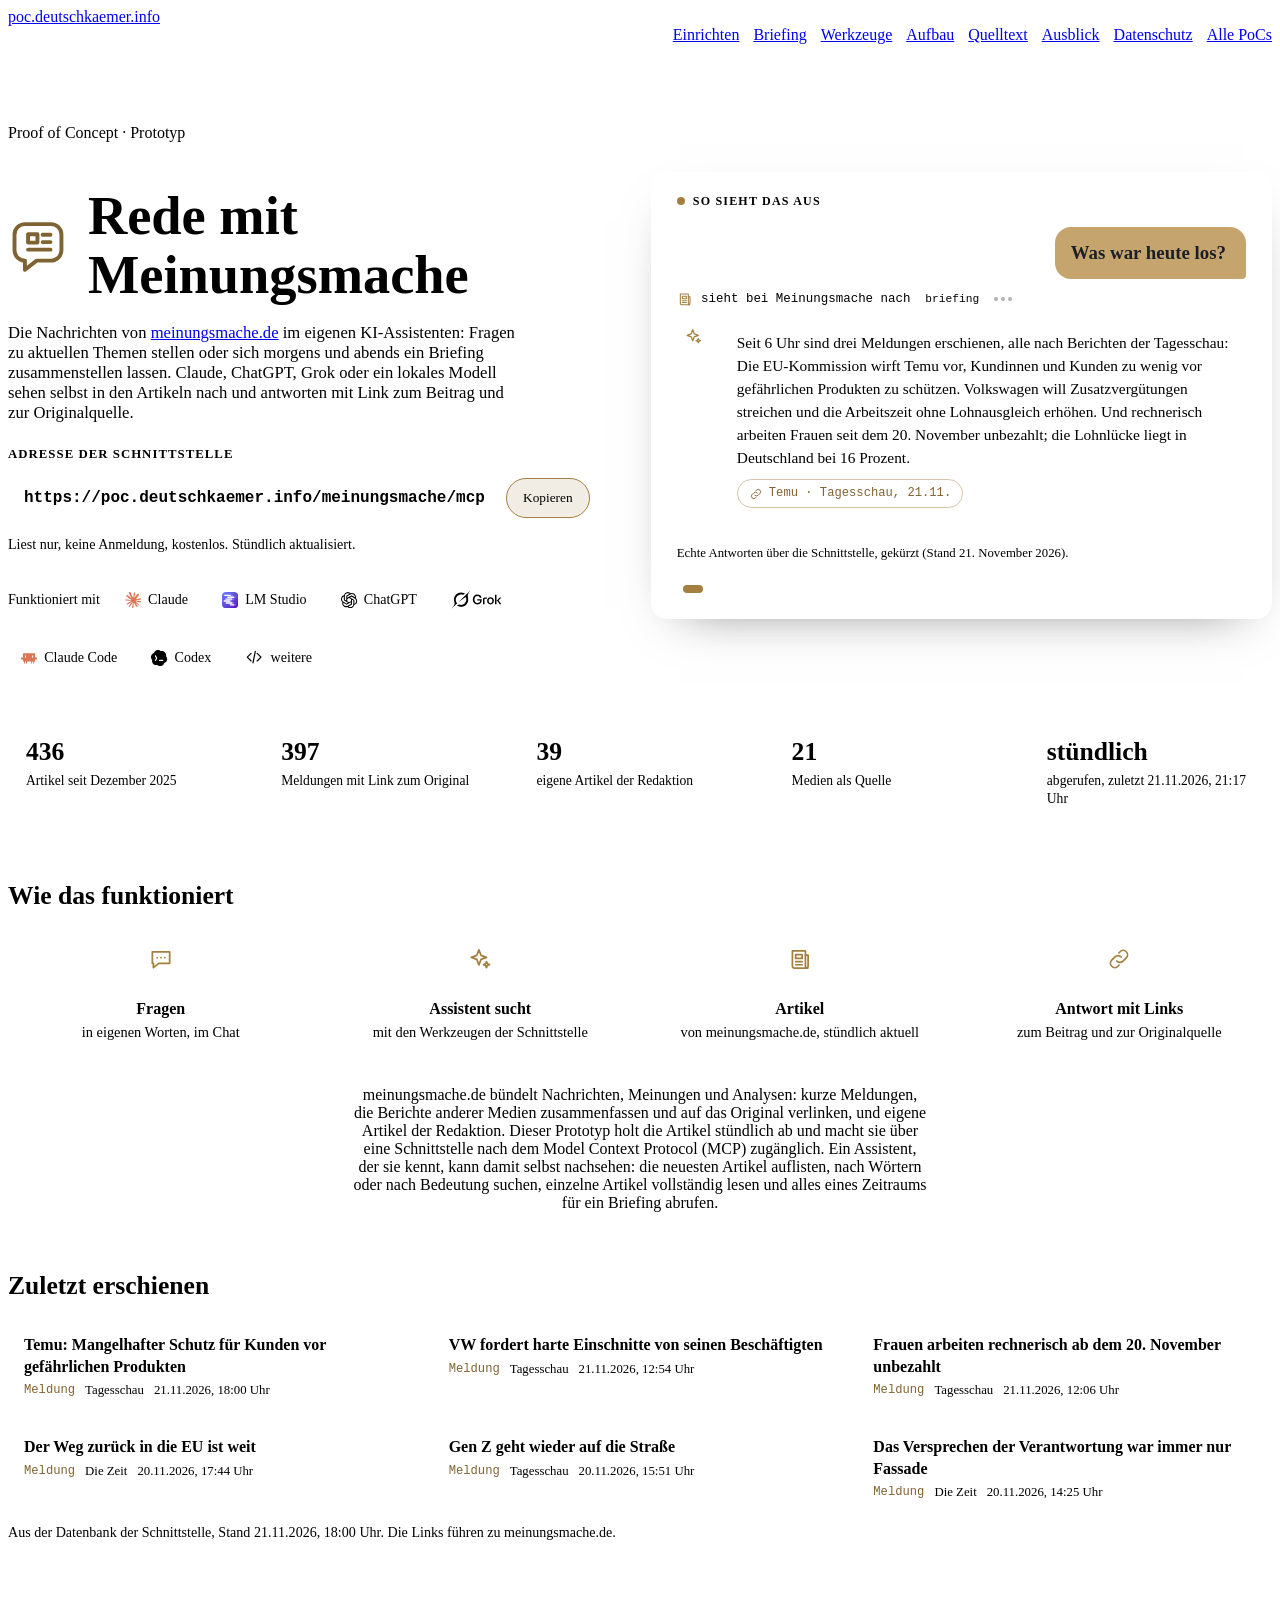
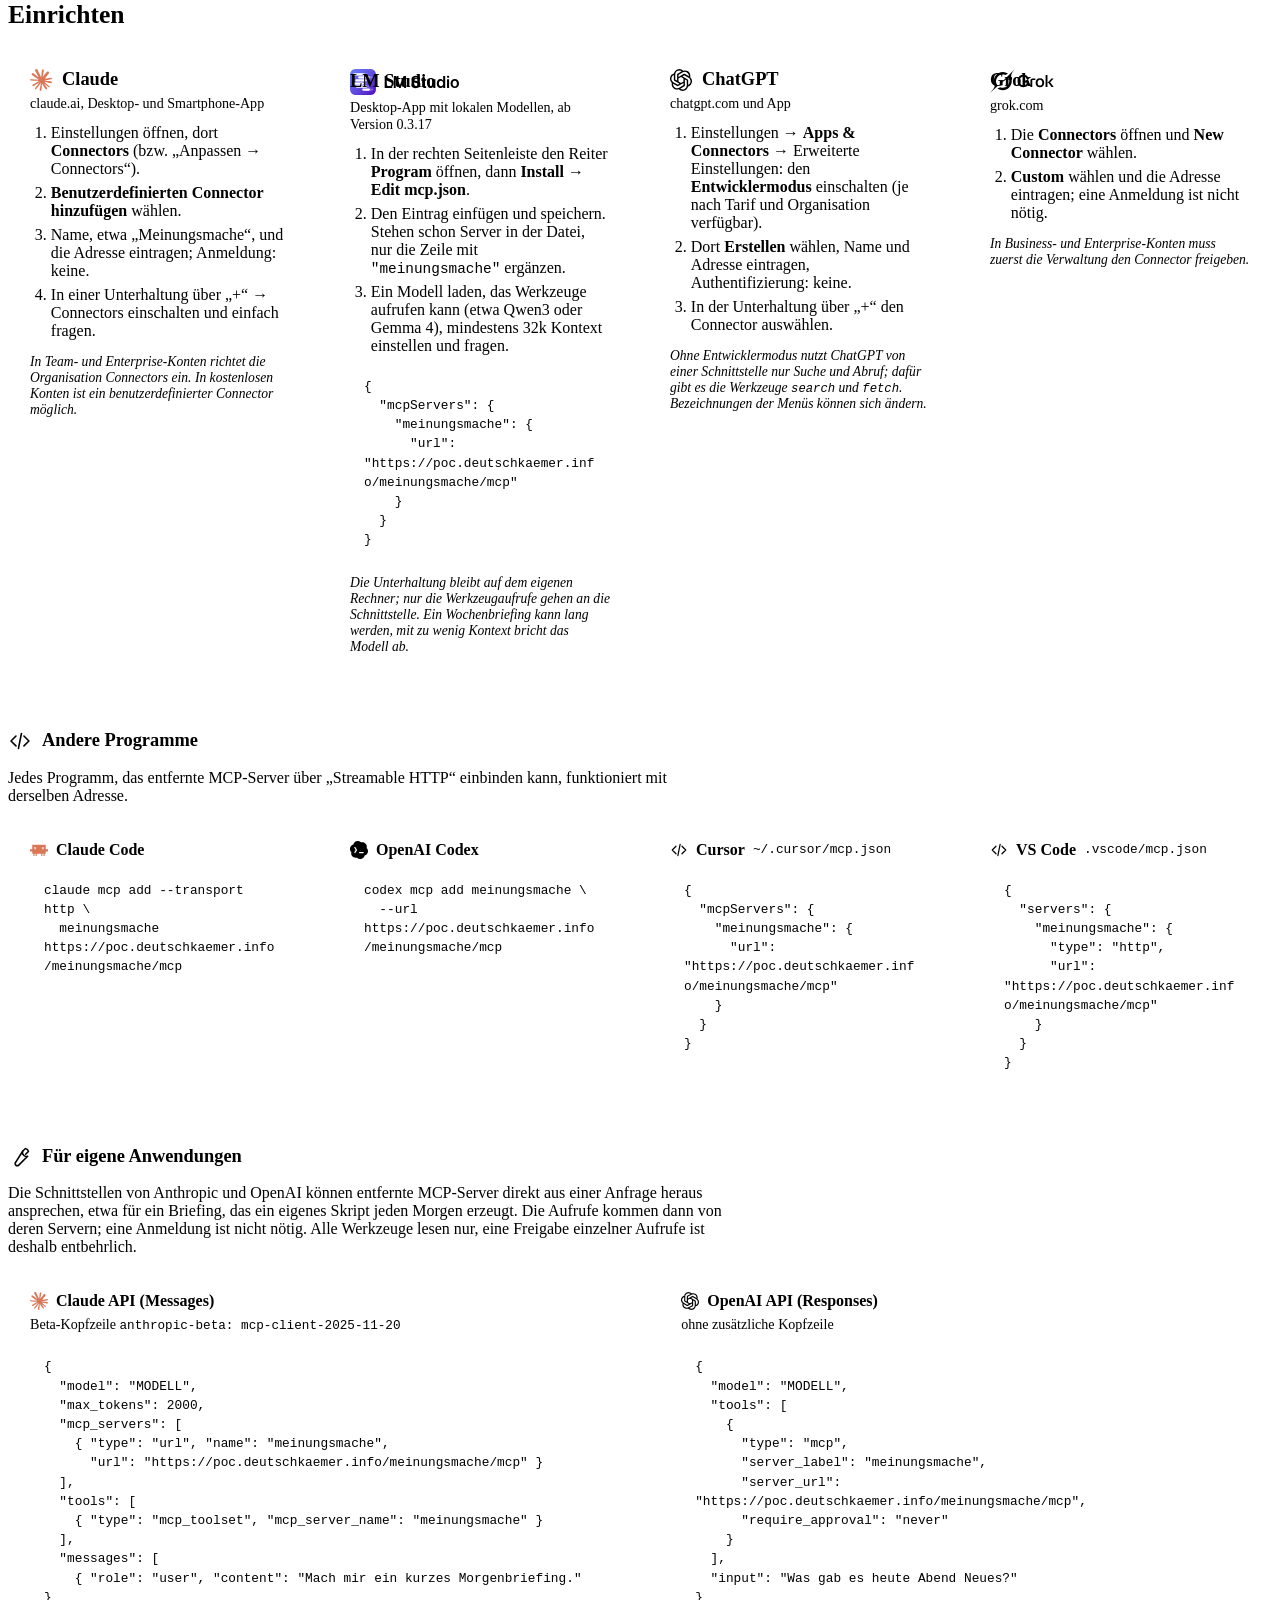
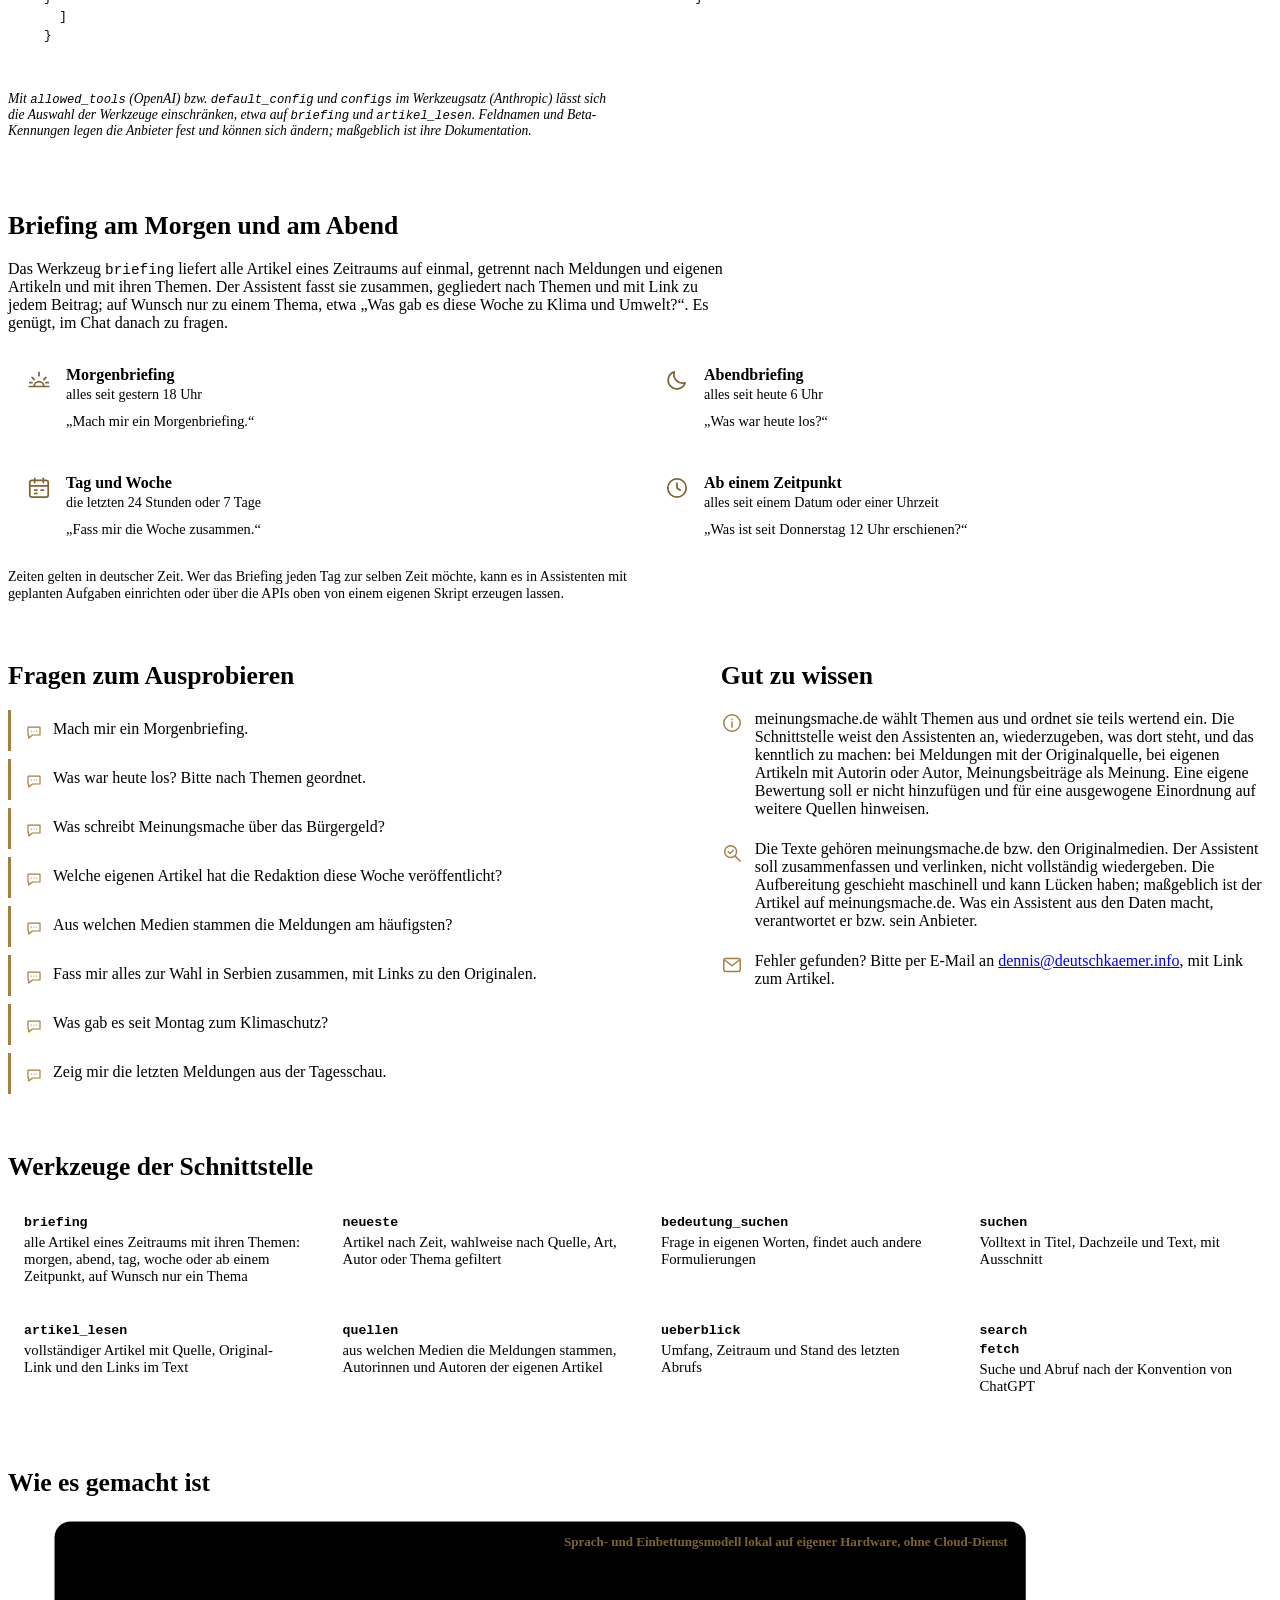
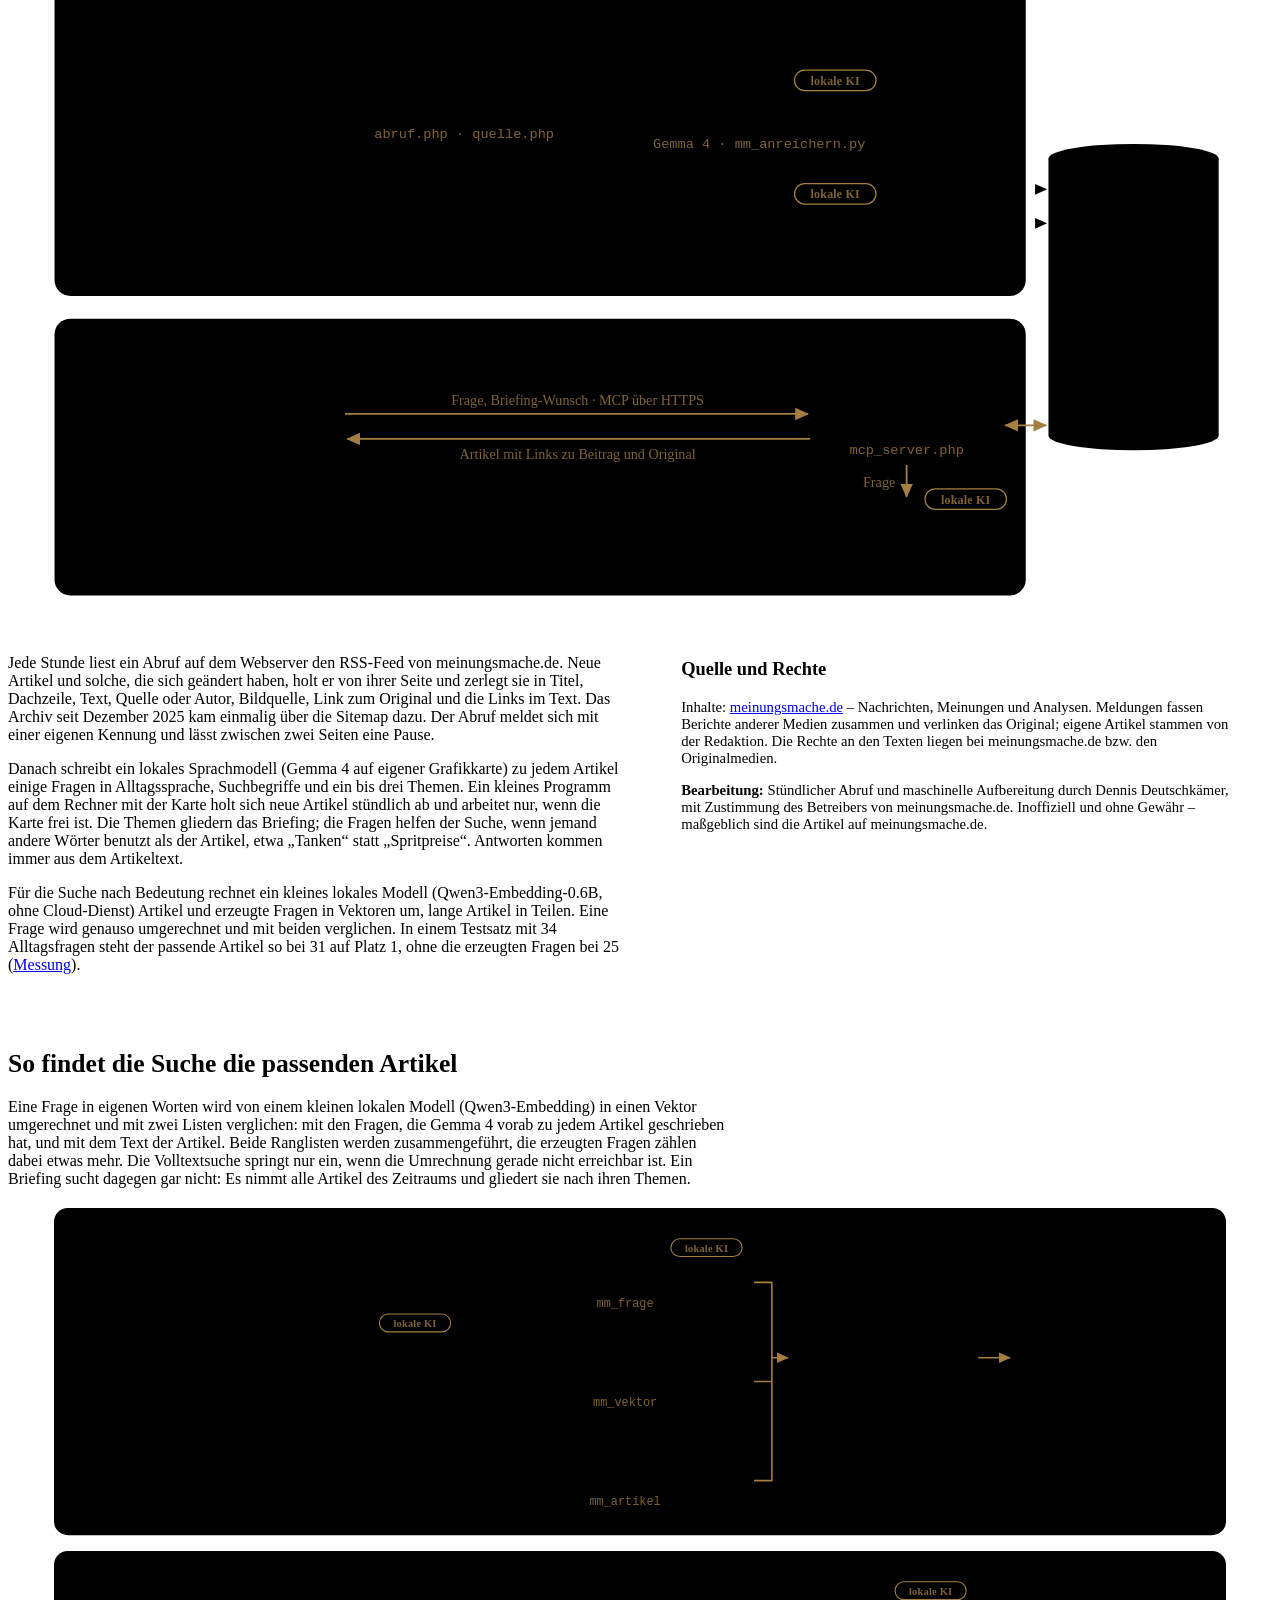
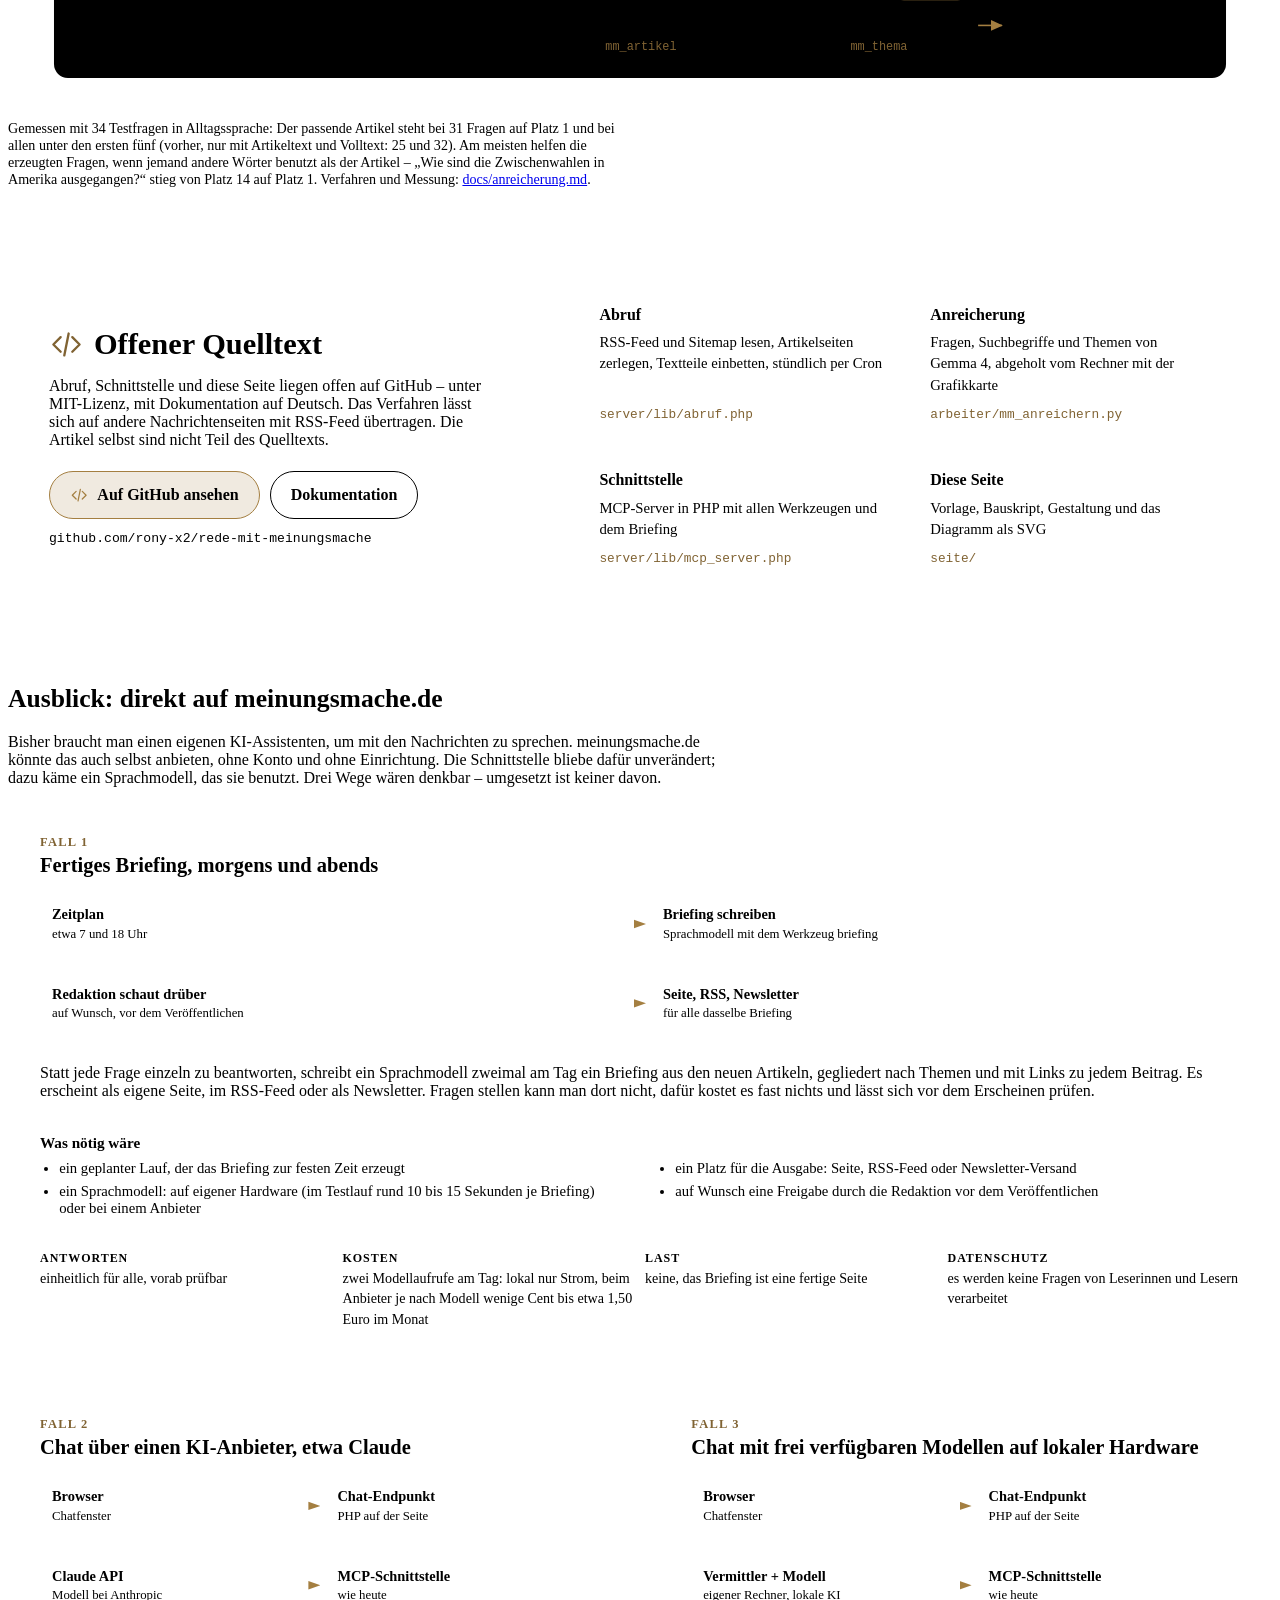
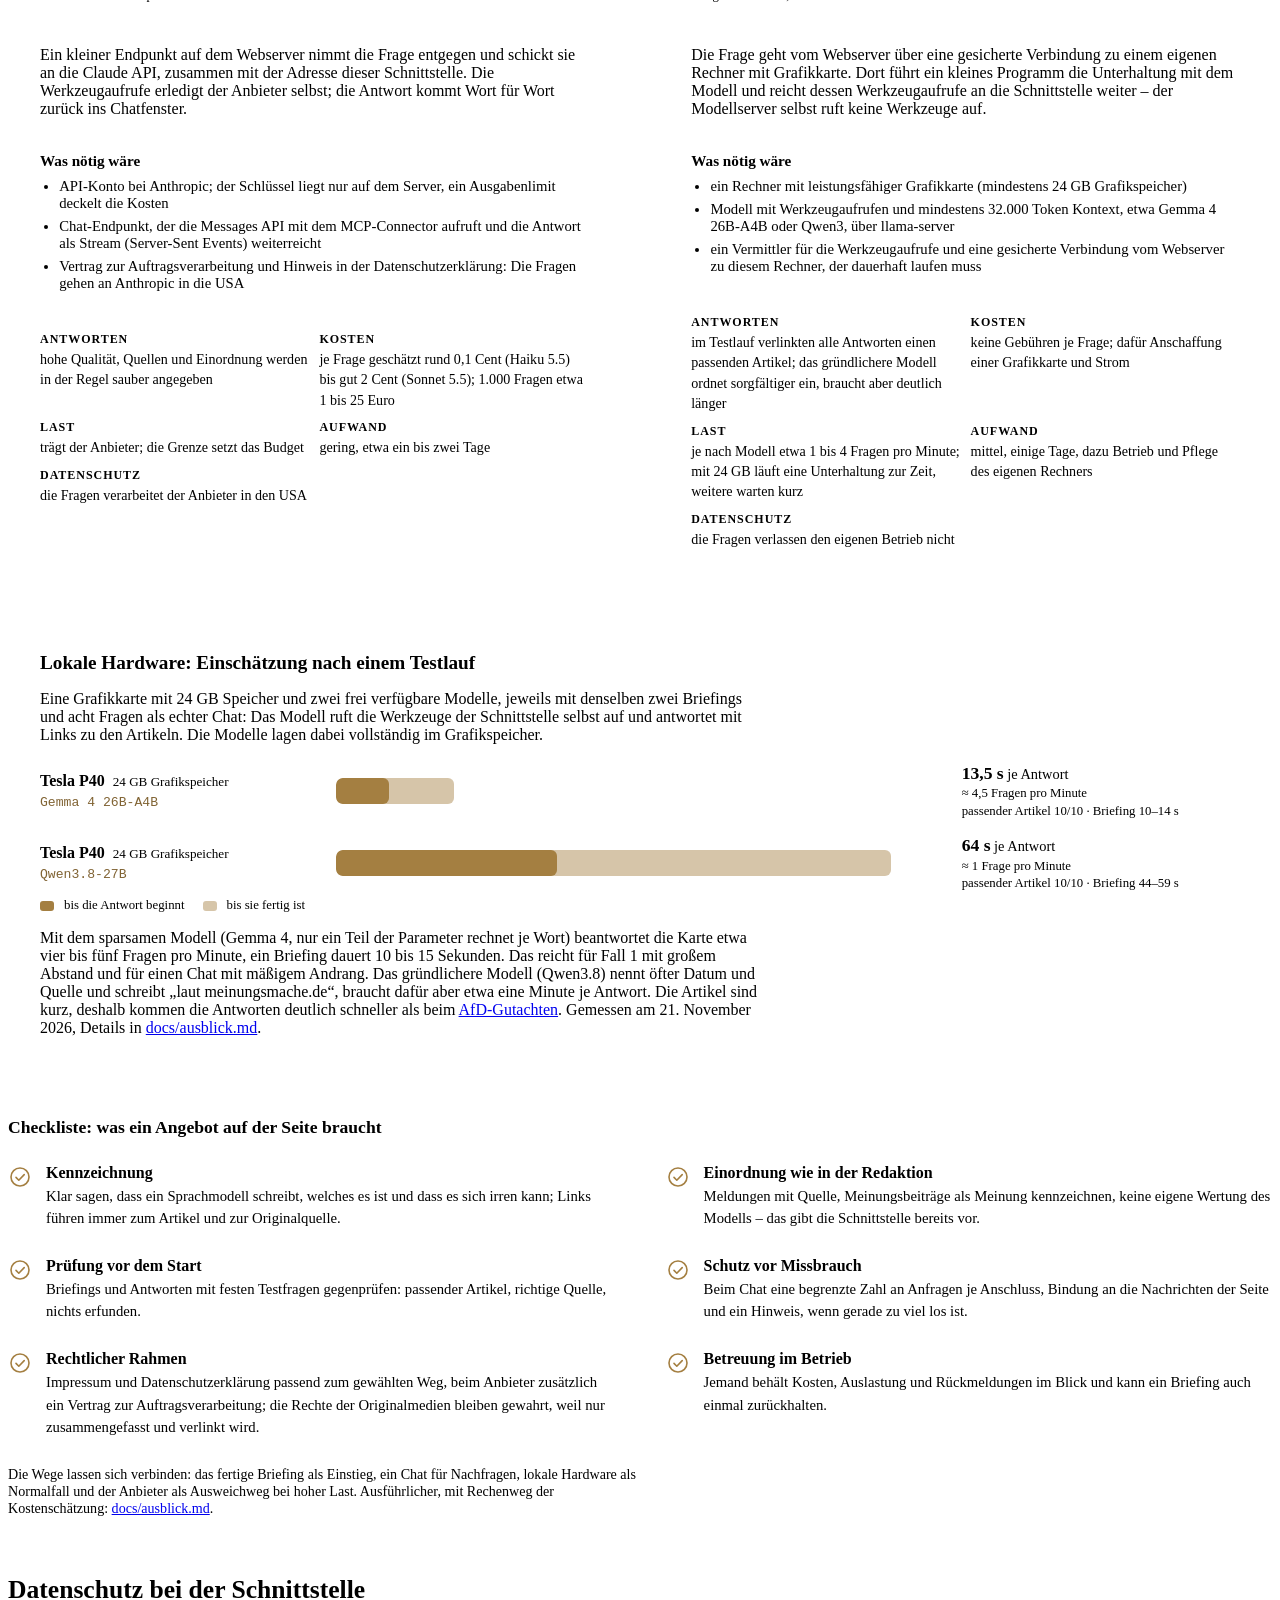
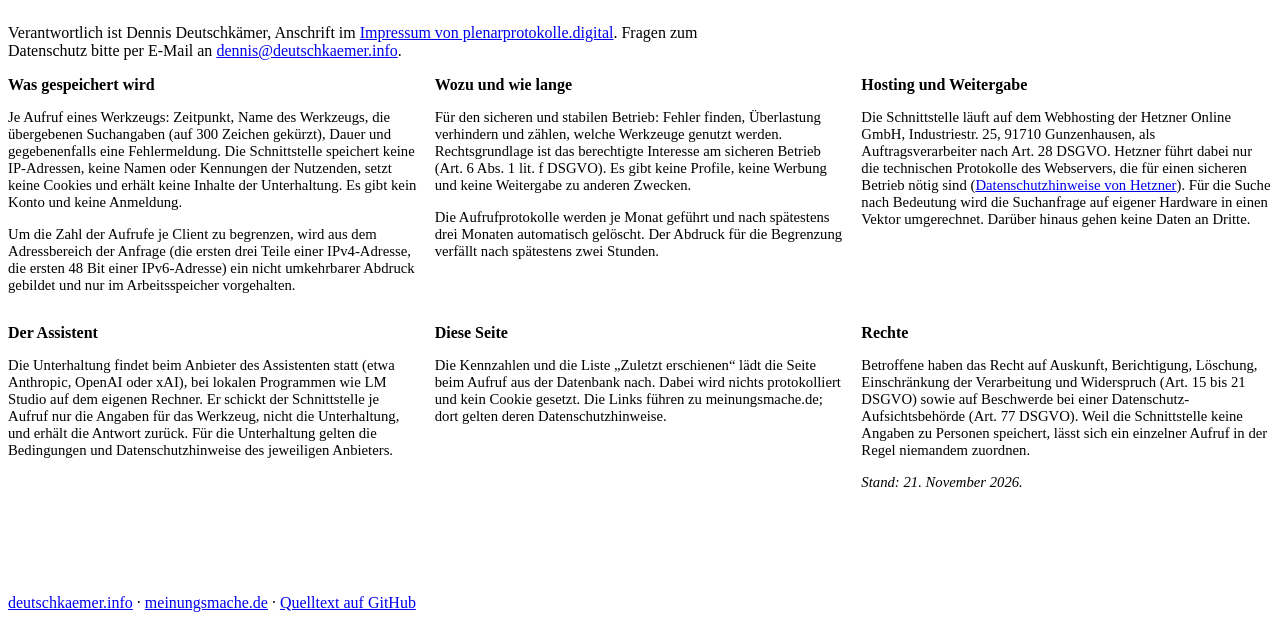
==== commit da78ada5: "Suchdiagramm, Ausblick mit Probelauf und Ausweichen bei suchen Projektseite: „So findet die Suche di" ====
--- a/seite/index.html
+++ b/seite/index.html
@@ -27,7 +27,7 @@
   <meta name="theme-color" content="#0f1115">
   <script>document.documentElement.classList.add('js')</script>
   <link rel="stylesheet" href="/style.css?v=5">
-  <link rel="stylesheet" href="seite.css?v=3">
+  <link rel="stylesheet" href="seite.css?v=4">
   <script type="application/ld+json">
 {
  "@context": "https://schema.org",
@@ -164,6 +164,7 @@
         <a href="#werkzeuge">Werkzeuge</a>
         <a href="#aufbau">Aufbau</a>
         <a href="#quelltext">Quelltext</a>
+        <a href="#ausblick">Ausblick</a>
         <a href="#datenschutz">Datenschutz</a>
         <a href="/">Alle PoCs</a>
       </nav>
@@ -503,6 +504,43 @@
       </div>
     </section>
 
+    <section class="block" id="suche">
+      <h2>So findet die Suche die passenden Artikel</h2>
+      <p class="breit">Eine Frage in eigenen Worten wird von einem kleinen lokalen Modell (Qwen3-Embedding) in einen Vektor umgerechnet und mit zwei Listen verglichen: mit den Fragen, die Gemma&nbsp;4 vorab zu jedem Artikel geschrieben hat, und mit dem Text der Artikel. Beide Ranglisten werden zusammengeführt, die erzeugten Fragen zählen dabei etwas mehr. Die Volltextsuche springt nur ein, wenn die Umrechnung gerade nicht erreichbar ist. Ein Briefing sucht dagegen gar nicht: Es nimmt alle Artikel des Zeitraums und gliedert sie nach ihren Themen.</p>
+      <figure class="diagramm">
+<svg xmlns="http://www.w3.org/2000/svg" viewBox="0 0 1190 482" class="d-quer" role="img" aria-labelledby="dsq-titel dsq-text"><title id="dsq-titel">So findet „Rede mit Meinungsmache“ die passenden Artikel</title><desc id="dsq-text">Eine Frage in eigenen Worten wird lokal eingebettet und mit zwei Listen verglichen: den Fragen, die ein Sprachmodell vorab zu jedem Artikel geschrieben hat, und den Textteilen der Artikel. Beide Ranglisten werden zusammengeführt, die erzeugten Fragen zählen etwas mehr. Die Volltextsuche springt nur ein, wenn die Einbettung ausfällt. Ein Briefing sucht nicht: Es nimmt alle Artikel eines Zeitraums und gliedert sie nach ihren Themen.</desc><style>
+.d-bahn{fill:color-mix(in oklab,var(--flaeche) 40%,transparent);stroke:var(--linie);stroke-dasharray:4 4}
+.d-bahntitel{fill:var(--text-2);font-size:11.5px;font-weight:600;letter-spacing:.09em;text-transform:uppercase}
+.d-kasten{fill:var(--flaeche);stroke:var(--linie);stroke-width:1.2}
+.d-t{fill:var(--text);font-size:15px;font-weight:600}
+.d-d{fill:var(--text-2);font-size:12.5px}
+.d-f{fill:var(--projekt);font-size:11.5px;font-family:var(--mono)}
+.d-p{fill:none;stroke:var(--text-2);stroke-width:1.4;stroke-linejoin:round}
+.d-p.b{stroke:var(--akzent);stroke-width:1.6}
+.d-s{fill:var(--text-2)}.d-s.b{fill:var(--akzent)}
+.d-l{fill:var(--text-2);font-size:11.5px}.d-l.b{fill:var(--akzent-text, var(--akzent))}
+.d-chip{fill:var(--flaeche);stroke:var(--akzent);stroke-width:1.1}
+.d-chiptext{fill:var(--akzent-text, var(--akzent));font-size:10.5px;font-weight:600;letter-spacing:.02em}
+.d-hinweis{fill:var(--akzent-text, var(--akzent));font-size:11.5px;font-weight:600}
+</style><defs><marker id="dsq-s" viewBox="0 0 8 8" refX="7" refY="4" markerWidth="8" markerHeight="8" orient="auto-start-reverse"><path class="d-s" d="M0,0.6 L7.6,4 L0,7.4 z"/></marker><marker id="dsq-sb" viewBox="0 0 8 8" refX="7" refY="4" markerWidth="8" markerHeight="8" orient="auto-start-reverse"><path class="d-s b" d="M0,0.6 L7.6,4 L0,7.4 z"/></marker></defs><rect class="d-bahn" x="4" y="4" width="1182" height="330" rx="14"/><text class="d-bahntitel" x="20" y="26">Frage in eigenen Worten · Werkzeug bedeutung_suchen</text><rect class="d-kasten" x="20" y="120" width="150" height="70" rx="10"/><text class="d-t" x="95" y="151" text-anchor="middle">Frage</text><text class="d-d" x="95" y="169" text-anchor="middle">in eigenen Worten</text><rect class="d-kasten" x="196" y="120" width="220" height="70" rx="10"/><text class="d-t" x="306" y="151" text-anchor="middle">Frage einbetten</text><text class="d-d" x="306" y="169" text-anchor="middle">Qwen3, mit Suchanweisung</text><rect class="d-kasten" x="450" y="44" width="260" height="70" rx="10"/><text class="d-t" x="580" y="68" text-anchor="middle">Erzeugte Fragen</text><text class="d-d" x="580" y="86" text-anchor="middle">von Gemma 4, je Artikel 3 bis 5</text><text class="d-f" x="580" y="104" text-anchor="middle">mm_frage</text><rect class="d-kasten" x="450" y="144" width="260" height="70" rx="10"/><text class="d-t" x="580" y="168" text-anchor="middle">Artikeltext</text><text class="d-d" x="580" y="186" text-anchor="middle">Textteile, je Artikel der beste</text><text class="d-f" x="580" y="204" text-anchor="middle">mm_vektor</text><rect class="d-kasten" x="450" y="244" width="260" height="70" rx="10"/><text class="d-t" x="580" y="268" text-anchor="middle">Volltext</text><text class="d-d" x="580" y="286" text-anchor="middle">nur wenn die Einbettung ausfällt</text><text class="d-f" x="580" y="304" text-anchor="middle">mm_artikel</text><rect class="d-chip" x="626.2" y="35" width="71.8" height="18" rx="9"/><text class="d-chiptext" x="662.1" y="48" text-anchor="middle">lokale KI</text><rect class="d-chip" x="332.2" y="111" width="71.8" height="18" rx="9"/><text class="d-chiptext" x="368.1" y="124" text-anchor="middle">lokale KI</text><rect class="d-kasten" x="746" y="120" width="190" height="70" rx="10"/><text class="d-t" x="841" y="151" text-anchor="middle">Rank Fusion</text><text class="d-d" x="841" y="169" text-anchor="middle">Gewichte 1,0 · 0,75</text><rect class="d-kasten" x="970" y="120" width="200" height="70" rx="10"/><text class="d-t" x="1070" y="151" text-anchor="middle">Artikel</text><text class="d-d" x="1070" y="169" text-anchor="middle">Links, Quelle und Themen</text><polyline class="d-p" points="170,155 194,155" marker-end="url(#dsq-s)"/><polyline class="d-p" points="416,155 432,155 432,79 448,79" marker-end="url(#dsq-s)"/><polyline class="d-p" points="432,155 432,179 448,179" marker-end="url(#dsq-s)"/><polyline class="d-p" points="95,190 95,279 448,279" marker-end="url(#dsq-s)"/><text class="d-l" x="185" y="272" text-anchor="start">Wörter der Frage, nur als Ersatz</text><polyline class="d-p b" points="710,79 728,79 728,155 744,155" marker-end="url(#dsq-sb)"/><polyline class="d-p b" points="710,179 728,179 728,155"/><polyline class="d-p b" points="710,279 728,279 728,179"/><polyline class="d-p b" points="936,155 968,155" marker-end="url(#dsq-sb)"/><rect class="d-bahn" x="4" y="350" width="1182" height="128" rx="14"/><text class="d-bahntitel" x="20" y="372">Briefing · Werkzeug briefing</text><rect class="d-kasten" x="20" y="390" width="190" height="70" rx="10"/><text class="d-t" x="115" y="421" text-anchor="middle">Briefing-Wunsch</text><text class="d-d" x="115" y="439" text-anchor="middle">„Was war heute los?“</text><rect class="d-kasten" x="236" y="390" width="220" height="70" rx="10"/><text class="d-t" x="346" y="421" text-anchor="middle">Zeitraum</text><text class="d-d" x="346" y="439" text-anchor="middle">morgen · abend · tag · woche</text><rect class="d-kasten" x="482" y="390" width="228" height="70" rx="10"/><text class="d-t" x="596" y="414" text-anchor="middle">Alle Artikel</text><text class="d-d" x="596" y="432" text-anchor="middle">des Zeitraums, neueste zuerst</text><text class="d-f" x="596" y="450" text-anchor="middle">mm_artikel</text><rect class="d-kasten" x="736" y="390" width="200" height="70" rx="10"/><text class="d-t" x="836" y="414" text-anchor="middle">Nach Themen</text><text class="d-d" x="836" y="432" text-anchor="middle">aus der Anreicherung</text><text class="d-f" x="836" y="450" text-anchor="middle">mm_thema</text><rect class="d-kasten" x="962" y="390" width="208" height="70" rx="10"/><text class="d-t" x="1066" y="421" text-anchor="middle">Briefing</text><text class="d-d" x="1066" y="439" text-anchor="middle">Assistent fasst zusammen</text><rect class="d-chip" x="852.2" y="381" width="71.8" height="18" rx="9"/><text class="d-chiptext" x="888.1" y="394" text-anchor="middle">lokale KI</text><polyline class="d-p" points="210,425 234,425" marker-end="url(#dsq-s)"/><polyline class="d-p" points="456,425 480,425" marker-end="url(#dsq-s)"/><polyline class="d-p" points="710,425 734,425" marker-end="url(#dsq-s)"/><polyline class="d-p b" points="936,425 960,425" marker-end="url(#dsq-sb)"/></svg><svg xmlns="http://www.w3.org/2000/svg" viewBox="0 0 460 1004" class="d-hoch" role="img" aria-labelledby="dsh-titel dsh-text"><title id="dsh-titel">So findet „Rede mit Meinungsmache“ die passenden Artikel</title><desc id="dsh-text">Eine Frage in eigenen Worten wird lokal eingebettet und mit zwei Listen verglichen: den Fragen, die ein Sprachmodell vorab zu jedem Artikel geschrieben hat, und den Textteilen der Artikel. Beide Ranglisten werden zusammengeführt, die erzeugten Fragen zählen etwas mehr. Die Volltextsuche springt nur ein, wenn die Einbettung ausfällt. Ein Briefing sucht nicht: Es nimmt alle Artikel eines Zeitraums und gliedert sie nach ihren Themen.</desc><style>
+.d-bahn{fill:color-mix(in oklab,var(--flaeche) 40%,transparent);stroke:var(--linie);stroke-dasharray:4 4}
+.d-bahntitel{fill:var(--text-2);font-size:11.5px;font-weight:600;letter-spacing:.09em;text-transform:uppercase}
+.d-kasten{fill:var(--flaeche);stroke:var(--linie);stroke-width:1.2}
+.d-t{fill:var(--text);font-size:15px;font-weight:600}
+.d-d{fill:var(--text-2);font-size:12.5px}
+.d-f{fill:var(--projekt);font-size:11.5px;font-family:var(--mono)}
+.d-p{fill:none;stroke:var(--text-2);stroke-width:1.4;stroke-linejoin:round}
+.d-p.b{stroke:var(--akzent);stroke-width:1.6}
+.d-s{fill:var(--text-2)}.d-s.b{fill:var(--akzent)}
+.d-l{fill:var(--text-2);font-size:11.5px}.d-l.b{fill:var(--akzent-text, var(--akzent))}
+.d-chip{fill:var(--flaeche);stroke:var(--akzent);stroke-width:1.1}
+.d-chiptext{fill:var(--akzent-text, var(--akzent));font-size:10.5px;font-weight:600;letter-spacing:.02em}
+.d-hinweis{fill:var(--akzent-text, var(--akzent));font-size:11.5px;font-weight:600}
+.d-t{font-size:15.5px}.d-d{font-size:13px}.d-f{font-size:12px}.d-l{font-size:12.5px}</style><defs><marker id="dsh-s" viewBox="0 0 8 8" refX="7" refY="4" markerWidth="8" markerHeight="8" orient="auto-start-reverse"><path class="d-s" d="M0,0.6 L7.6,4 L0,7.4 z"/></marker><marker id="dsh-sb" viewBox="0 0 8 8" refX="7" refY="4" markerWidth="8" markerHeight="8" orient="auto-start-reverse"><path class="d-s b" d="M0,0.6 L7.6,4 L0,7.4 z"/></marker></defs><rect class="d-bahn" x="4" y="4" width="452" height="600" rx="14"/><text class="d-bahntitel" x="20" y="26">Frage in eigenen Worten</text><rect class="d-kasten" x="130" y="40" width="200" height="70" rx="10"/><text class="d-t" x="230" y="71" text-anchor="middle">Frage</text><text class="d-d" x="230" y="89" text-anchor="middle">in eigenen Worten</text><rect class="d-kasten" x="120" y="134" width="220" height="70" rx="10"/><text class="d-t" x="230" y="165" text-anchor="middle">Frage einbetten</text><text class="d-d" x="230" y="183" text-anchor="middle">Qwen3, mit Suchanweisung</text><rect class="d-chip" x="256.2" y="125" width="71.8" height="18" rx="9"/><text class="d-chiptext" x="292.1" y="138" text-anchor="middle">lokale KI</text><rect class="d-kasten" x="30" y="236" width="260" height="70" rx="10"/><text class="d-t" x="160" y="260" text-anchor="middle">Erzeugte Fragen</text><text class="d-d" x="160" y="278" text-anchor="middle">von Gemma 4, je Artikel 3 bis 5</text><text class="d-f" x="160" y="296" text-anchor="middle">mm_frage</text><rect class="d-chip" x="206.2" y="227" width="71.8" height="18" rx="9"/><text class="d-chiptext" x="242.1" y="240" text-anchor="middle">lokale KI</text><rect class="d-kasten" x="30" y="324" width="260" height="70" rx="10"/><text class="d-t" x="160" y="348" text-anchor="middle">Artikeltext</text><text class="d-d" x="160" y="366" text-anchor="middle">Textteile, je Artikel der beste</text><text class="d-f" x="160" y="384" text-anchor="middle">mm_vektor</text><rect class="d-kasten" x="30" y="412" width="260" height="70" rx="10"/><text class="d-t" x="160" y="436" text-anchor="middle">Volltext</text><text class="d-d" x="160" y="454" text-anchor="middle">nur wenn die Einbettung ausfällt</text><text class="d-f" x="160" y="472" text-anchor="middle">mm_artikel</text><rect class="d-kasten" x="20" y="512" width="190" height="70" rx="10"/><text class="d-t" x="115" y="543" text-anchor="middle">Rank Fusion</text><text class="d-d" x="115" y="561" text-anchor="middle">Gewichte 1,0 · 0,75</text><rect class="d-kasten" x="250" y="512" width="190" height="70" rx="10"/><text class="d-t" x="345" y="543" text-anchor="middle">Artikel</text><text class="d-d" x="345" y="561" text-anchor="middle">Links, Quelle, Themen</text><polyline class="d-p" points="230,110 230,132" marker-end="url(#dsh-s)"/><polyline class="d-p" points="230,204 230,220 310,220 310,271 292,271" marker-end="url(#dsh-s)"/><polyline class="d-p" points="310,271 310,359 292,359" marker-end="url(#dsh-s)"/><polyline class="d-p" points="330,75 430,75 430,447 292,447" marker-end="url(#dsh-s)"/><text class="d-l" x="424" y="300" text-anchor="end">nur als Ersatz</text><polyline class="d-p b" points="30,271 14,271 14,547 18,547" marker-end="url(#dsh-sb)"/><polyline class="d-p b" points="30,359 14,359"/><polyline class="d-p b" points="30,447 14,447"/><polyline class="d-p b" points="210,547 248,547" marker-end="url(#dsh-sb)"/><rect class="d-bahn" x="4" y="620" width="452" height="380" rx="14"/><text class="d-bahntitel" x="20" y="642">Briefing</text><rect class="d-kasten" x="130" y="656" width="200" height="70" rx="10"/><text class="d-t" x="230" y="687" text-anchor="middle">Briefing-Wunsch</text><text class="d-d" x="230" y="705" text-anchor="middle">„Was war heute los?“</text><rect class="d-kasten" x="120" y="744" width="220" height="70" rx="10"/><text class="d-t" x="230" y="775" text-anchor="middle">Zeitraum</text><text class="d-d" x="230" y="793" text-anchor="middle">morgen · abend · tag · woche</text><rect class="d-kasten" x="20" y="836" width="200" height="70" rx="10"/><text class="d-t" x="120" y="860" text-anchor="middle">Alle Artikel</text><text class="d-d" x="120" y="878" text-anchor="middle">des Zeitraums</text><text class="d-f" x="120" y="896" text-anchor="middle">mm_artikel</text><rect class="d-kasten" x="240" y="836" width="200" height="70" rx="10"/><text class="d-t" x="340" y="860" text-anchor="middle">Nach Themen</text><text class="d-d" x="340" y="878" text-anchor="middle">aus der Anreicherung</text><text class="d-f" x="340" y="896" text-anchor="middle">mm_thema</text><rect class="d-chip" x="356.2" y="827" width="71.8" height="18" rx="9"/><text class="d-chiptext" x="392.1" y="840" text-anchor="middle">lokale KI</text><rect class="d-kasten" x="120" y="924" width="220" height="70" rx="10"/><text class="d-t" x="230" y="955" text-anchor="middle">Briefing</text><text class="d-d" x="230" y="973" text-anchor="middle">Assistent fasst zusammen</text><polyline class="d-p" points="230,726 230,742" marker-end="url(#dsh-s)"/><polyline class="d-p" points="230,814 230,826 120,826 120,834" marker-end="url(#dsh-s)"/><polyline class="d-p" points="220,871 238,871" marker-end="url(#dsh-s)"/><polyline class="d-p b" points="340,906 340,916 230,916 230,922" marker-end="url(#dsh-sb)"/></svg>
+      </figure>
+      <p class="breit klein">Gemessen mit 34 Testfragen in Alltagssprache: Der passende Artikel steht bei 31 Fragen auf Platz 1 und bei allen unter den ersten fünf (vorher, nur mit Artikeltext und Volltext: 25 und 32). Am meisten helfen die erzeugten Fragen, wenn jemand andere Wörter benutzt als der Artikel – „Wie sind die Zwischenwahlen in Amerika ausgegangen?“ stieg von Platz 14 auf Platz 1. Verfahren und Messung: <a href="https://github.com/rony-x2/rede-mit-meinungsmache/blob/main/docs/anreicherung.md">docs/anreicherung.md</a>.</p>
+    </section>
+
     <section class="block" id="quelltext">
       <div class="quelltext">
         <div class="qt-kopf">
@@ -523,6 +561,107 @@
       </div>
     </section>
 
+    <section class="block" id="ausblick">
+      <h2>Ausblick: direkt auf meinungsmache.de</h2>
+      <p class="breit">Bisher braucht man einen eigenen KI-Assistenten, um mit den Nachrichten zu sprechen. meinungsmache.de könnte das auch selbst anbieten, ohne Konto und ohne Einrichtung. Die Schnittstelle bliebe dafür unverändert; dazu käme ein Sprachmodell, das sie benutzt. Drei Wege wären denkbar – umgesetzt ist keiner davon.</p>
+      <article class="fall fall-breit">
+        <p class="fall-nr">Fall 1</p>
+        <h3>Fertiges Briefing, morgens und abends</h3>
+        <ol class="kette" aria-label="Weg eines Briefings">
+          <li><b>Zeitplan</b><span>etwa 7 und 18 Uhr</span></li>
+          <li><b>Briefing schreiben</b><span>Sprachmodell mit dem Werkzeug briefing</span></li>
+          <li><b>Redaktion schaut drüber</b><span>auf Wunsch, vor dem Veröffentlichen</span></li>
+          <li><b>Seite, RSS, Newsletter</b><span>für alle dasselbe Briefing</span></li>
+        </ol>
+        <p>Statt jede Frage einzeln zu beantworten, schreibt ein Sprachmodell zweimal am Tag ein Briefing aus den neuen Artikeln, gegliedert nach Themen und mit Links zu jedem Beitrag. Es erscheint als eigene Seite, im RSS-Feed oder als Newsletter. Fragen stellen kann man dort nicht, dafür kostet es fast nichts und lässt sich vor dem Erscheinen prüfen.</p>
+        <h4>Was nötig wäre</h4>
+        <ul class="noetig">
+          <li>ein geplanter Lauf, der das Briefing zur festen Zeit erzeugt</li>
+          <li>ein Sprachmodell: auf eigener Hardware (im Testlauf rund 10 bis 15 Sekunden je Briefing) oder bei einem Anbieter</li>
+          <li>ein Platz für die Ausgabe: Seite, RSS-Feed oder Newsletter-Versand</li>
+          <li>auf Wunsch eine Freigabe durch die Redaktion vor dem Veröffentlichen</li>
+        </ul>
+        <dl class="eckdaten">
+          <div><dt>Antworten</dt><dd>einheitlich für alle, vorab prüfbar</dd></div>
+          <div><dt>Kosten</dt><dd>zwei Modellaufrufe am Tag: lokal nur Strom, beim Anbieter je nach Modell wenige Cent bis etwa 1,50 Euro im Monat</dd></div>
+          <div><dt>Last</dt><dd>keine, das Briefing ist eine fertige Seite</dd></div>
+          <div><dt>Datenschutz</dt><dd>es werden keine Fragen von Leserinnen und Lesern verarbeitet</dd></div>
+        </dl>
+      </article>
+      <div class="raster zwei faelle">
+        <article class="fall">
+          <p class="fall-nr">Fall 2</p>
+          <h3>Chat über einen KI-Anbieter, etwa Claude</h3>
+          <ol class="kette" aria-label="Weg einer Frage">
+            <li><b>Browser</b><span>Chatfenster</span></li>
+            <li><b>Chat-Endpunkt</b><span>PHP auf der Seite</span></li>
+            <li><b>Claude API</b><span>Modell bei Anthropic</span></li>
+            <li><b>MCP-Schnittstelle</b><span>wie heute</span></li>
+          </ol>
+          <p>Ein kleiner Endpunkt auf dem Webserver nimmt die Frage entgegen und schickt sie an die Claude API, zusammen mit der Adresse dieser Schnittstelle. Die Werkzeugaufrufe erledigt der Anbieter selbst; die Antwort kommt Wort für Wort zurück ins Chatfenster.</p>
+          <h4>Was nötig wäre</h4>
+          <ul class="noetig">
+            <li>API-Konto bei Anthropic; der Schlüssel liegt nur auf dem Server, ein Ausgabenlimit deckelt die Kosten</li>
+            <li>Chat-Endpunkt, der die Messages API mit dem MCP-Connector aufruft und die Antwort als Stream (Server-Sent Events) weiterreicht</li>
+            <li>Vertrag zur Auftragsverarbeitung und Hinweis in der Datenschutzerklärung: Die Fragen gehen an Anthropic in die USA</li>
+          </ul>
+          <dl class="eckdaten">
+            <div><dt>Antworten</dt><dd>hohe Qualität, Quellen und Einordnung werden in der Regel sauber angegeben</dd></div>
+            <div><dt>Kosten</dt><dd>je Frage geschätzt rund 0,1 Cent (Haiku 5.5) bis gut 2 Cent (Sonnet 5.5); 1.000 Fragen etwa 1 bis 25 Euro</dd></div>
+            <div><dt>Last</dt><dd>trägt der Anbieter; die Grenze setzt das Budget</dd></div>
+            <div><dt>Aufwand</dt><dd>gering, etwa ein bis zwei Tage</dd></div>
+            <div><dt>Datenschutz</dt><dd>die Fragen verarbeitet der Anbieter in den USA</dd></div>
+          </dl>
+        </article>
+        <article class="fall">
+          <p class="fall-nr">Fall 3</p>
+          <h3>Chat mit frei verfügbaren Modellen auf lokaler Hardware</h3>
+          <ol class="kette" aria-label="Weg einer Frage">
+            <li><b>Browser</b><span>Chatfenster</span></li>
+            <li><b>Chat-Endpunkt</b><span>PHP auf der Seite</span></li>
+            <li><b>Vermittler + Modell</b><span>eigener Rechner, lokale KI</span></li>
+            <li><b>MCP-Schnittstelle</b><span>wie heute</span></li>
+          </ol>
+          <p>Die Frage geht vom Webserver über eine gesicherte Verbindung zu einem eigenen Rechner mit Grafikkarte. Dort führt ein kleines Programm die Unterhaltung mit dem Modell und reicht dessen Werkzeugaufrufe an die Schnittstelle weiter – der Modellserver selbst ruft keine Werkzeuge auf.</p>
+          <h4>Was nötig wäre</h4>
+          <ul class="noetig">
+            <li>ein Rechner mit leistungsfähiger Grafikkarte (mindestens 24&nbsp;GB Grafikspeicher)</li>
+            <li>Modell mit Werkzeugaufrufen und mindestens 32.000 Token Kontext, etwa Gemma&nbsp;4 26B-A4B oder Qwen3, über llama-server</li>
+            <li>ein Vermittler für die Werkzeugaufrufe und eine gesicherte Verbindung vom Webserver zu diesem Rechner, der dauerhaft laufen muss</li>
+          </ul>
+          <dl class="eckdaten">
+            <div><dt>Antworten</dt><dd>im Testlauf verlinkten alle Antworten einen passenden Artikel; das gründlichere Modell ordnet sorgfältiger ein, braucht aber deutlich länger</dd></div>
+            <div><dt>Kosten</dt><dd>keine Gebühren je Frage; dafür Anschaffung einer Grafikkarte und Strom</dd></div>
+            <div><dt>Last</dt><dd>je nach Modell etwa 1 bis 4 Fragen pro Minute; mit 24 GB läuft eine Unterhaltung zur Zeit, weitere warten kurz</dd></div>
+            <div><dt>Aufwand</dt><dd>mittel, einige Tage, dazu Betrieb und Pflege des eigenen Rechners</dd></div>
+            <div><dt>Datenschutz</dt><dd>die Fragen verlassen den eigenen Betrieb nicht</dd></div>
+          </dl>
+        </article>
+      </div>
+      <div class="probelauf">
+        <h3>Lokale Hardware: Einschätzung nach einem Testlauf</h3>
+        <p class="breit">Eine Grafikkarte mit 24&nbsp;GB Speicher und zwei frei verfügbare Modelle, jeweils mit denselben zwei Briefings und acht Fragen als echter Chat: Das Modell ruft die Werkzeuge der Schnittstelle selbst auf und antwortet mit Links zu den Artikeln. Die Modelle lagen dabei vollständig im Grafikspeicher.</p>
+        <ul class="balken">
+          <li><div class="b-kopf"><b>Tesla P40</b> <span>24 GB Grafikspeicher</span><em>Gemma 4 26B-A4B</em></div><div class="b-spur" role="img" aria-label="13,5 Sekunden je Antwort, Antwort beginnt nach 6 Sekunden"><span class="b-voll" style="--w:19.3%"></span><span class="b-beginn" style="--w:8.6%"></span></div><div class="b-zahl"><p><b>13,5 s</b> je Antwort</p><span>≈ 4,5 Fragen pro Minute</span><span>passender Artikel 10/10 · <span class="nw">Briefing 10–14 s</span></span></div></li>
+          <li><div class="b-kopf"><b>Tesla P40</b> <span>24 GB Grafikspeicher</span><em>Qwen3.8-27B</em></div><div class="b-spur" role="img" aria-label="64 Sekunden je Antwort, Antwort beginnt nach 25,5 Sekunden"><span class="b-voll" style="--w:91.4%"></span><span class="b-beginn" style="--w:36.4%"></span></div><div class="b-zahl"><p><b>64 s</b> je Antwort</p><span>≈ 1 Frage pro Minute</span><span>passender Artikel 10/10 · <span class="nw">Briefing 44–59 s</span></span></div></li>
+        </ul>
+        <p class="b-legende"><i class="b-l-beginn"></i>bis die Antwort beginnt <i class="b-l-voll"></i>bis sie fertig ist</p>
+        <p class="breit">Mit dem sparsamen Modell (Gemma&nbsp;4, nur ein Teil der Parameter rechnet je Wort) beantwortet die Karte etwa vier bis fünf Fragen pro Minute, ein Briefing dauert 10 bis 15 Sekunden. Das reicht für Fall&nbsp;1 mit großem Abstand und für einen Chat mit mäßigem Andrang. Das gründlichere Modell (Qwen3.8) nennt öfter Datum und Quelle und schreibt „laut meinungsmache.de“, braucht dafür aber etwa eine Minute je Antwort. Die Artikel sind kurz, deshalb kommen die Antworten deutlich schneller als beim <a href="/afd-gutachten/#ausblick">AfD-Gutachten</a>. Gemessen am 21. November 2026, Details in <a href="https://github.com/rony-x2/rede-mit-meinungsmache/blob/main/docs/ausblick.md#probelauf">docs/ausblick.md</a>.</p>
+      </div>
+      <div class="beide">
+        <h3>Checkliste: was ein Angebot auf der Seite braucht</h3>
+        <ul class="checkliste">
+          <li><svg class="ikon" viewBox="0 0 24 24" fill="none" stroke="currentColor" stroke-width="1.6" stroke-linecap="round" stroke-linejoin="round" aria-hidden="true" focusable="false"><circle cx="12" cy="12" r="9"/><path d="M8 12.4l2.8 2.8L16.2 9.6"/></svg><div><b>Kennzeichnung</b><span>Klar sagen, dass ein Sprachmodell schreibt, welches es ist und dass es sich irren kann; Links führen immer zum Artikel und zur Originalquelle.</span></div></li>
+          <li><svg class="ikon" viewBox="0 0 24 24" fill="none" stroke="currentColor" stroke-width="1.6" stroke-linecap="round" stroke-linejoin="round" aria-hidden="true" focusable="false"><circle cx="12" cy="12" r="9"/><path d="M8 12.4l2.8 2.8L16.2 9.6"/></svg><div><b>Einordnung wie in der Redaktion</b><span>Meldungen mit Quelle, Meinungsbeiträge als Meinung kennzeichnen, keine eigene Wertung des Modells – das gibt die Schnittstelle bereits vor.</span></div></li>
+          <li><svg class="ikon" viewBox="0 0 24 24" fill="none" stroke="currentColor" stroke-width="1.6" stroke-linecap="round" stroke-linejoin="round" aria-hidden="true" focusable="false"><circle cx="12" cy="12" r="9"/><path d="M8 12.4l2.8 2.8L16.2 9.6"/></svg><div><b>Prüfung vor dem Start</b><span>Briefings und Antworten mit festen Testfragen gegenprüfen: passender Artikel, richtige Quelle, nichts erfunden.</span></div></li>
+          <li><svg class="ikon" viewBox="0 0 24 24" fill="none" stroke="currentColor" stroke-width="1.6" stroke-linecap="round" stroke-linejoin="round" aria-hidden="true" focusable="false"><circle cx="12" cy="12" r="9"/><path d="M8 12.4l2.8 2.8L16.2 9.6"/></svg><div><b>Schutz vor Missbrauch</b><span>Beim Chat eine begrenzte Zahl an Anfragen je Anschluss, Bindung an die Nachrichten der Seite und ein Hinweis, wenn gerade zu viel los ist.</span></div></li>
+          <li><svg class="ikon" viewBox="0 0 24 24" fill="none" stroke="currentColor" stroke-width="1.6" stroke-linecap="round" stroke-linejoin="round" aria-hidden="true" focusable="false"><circle cx="12" cy="12" r="9"/><path d="M8 12.4l2.8 2.8L16.2 9.6"/></svg><div><b>Rechtlicher Rahmen</b><span>Impressum und Datenschutzerklärung passend zum gewählten Weg, beim Anbieter zusätzlich ein Vertrag zur Auftragsverarbeitung; die Rechte der Originalmedien bleiben gewahrt, weil nur zusammengefasst und verlinkt wird.</span></div></li>
+          <li><svg class="ikon" viewBox="0 0 24 24" fill="none" stroke="currentColor" stroke-width="1.6" stroke-linecap="round" stroke-linejoin="round" aria-hidden="true" focusable="false"><circle cx="12" cy="12" r="9"/><path d="M8 12.4l2.8 2.8L16.2 9.6"/></svg><div><b>Betreuung im Betrieb</b><span>Jemand behält Kosten, Auslastung und Rückmeldungen im Blick und kann ein Briefing auch einmal zurückhalten.</span></div></li>
+        </ul>
+        <p class="klein">Die Wege lassen sich verbinden: das fertige Briefing als Einstieg, ein Chat für Nachfragen, lokale Hardware als Normalfall und der Anbieter als Ausweichweg bei hoher Last. Ausführlicher, mit Rechenweg der Kostenschätzung: <a href="https://github.com/rony-x2/rede-mit-meinungsmache/blob/main/docs/ausblick.md">docs/ausblick.md</a>.</p>
+      </div>
+    </section>
+
     <section class="block" id="datenschutz">
       <h2>Datenschutz bei der Schnittstelle</h2>
       <p class="breit">Verantwortlich ist Dennis Deutschkämer, Anschrift im <a href="https://plenarprotokolle.digital/impressum.php">Impressum von plenarprotokolle.digital</a>. Fragen zum Datenschutz bitte per E-Mail an <a href="mailto:dennis@deutschkaemer.info">dennis@deutschkaemer.info</a>.</p>
--- a/seite/seite.css
+++ b/seite/seite.css
@@ -228,6 +228,73 @@
 @media (max-width: 640px) { .briefings { grid-template-columns: 1fr; } }
 @media (prefers-reduced-motion: reduce) { .neueste li.frisch { animation: none; } .neueste li { transition: none; } }
 
+/* Ausblick: drei Wege zu einem Angebot direkt auf meinungsmache.de (wie bei „Rede mit dem AfD-Gutachten“) */
+.fall { display: flex; flex-direction: column; padding: clamp(20px, 2.6vw, 32px); border: 1px solid var(--linie); border-radius: 16px; background: var(--flaeche); }
+.fall-nr { margin: 0 0 4px; font-size: .78rem; font-weight: 700; letter-spacing: .1em; text-transform: uppercase; color: var(--akzent-text) !important; }
+.fall h3 { margin: 0 0 18px; font-size: clamp(1.15rem, 1.6vw, 1.35rem); }
+.fall h4 { margin: 18px 0 8px; font-size: .95rem; color: var(--text); }
+.kette { list-style: none; margin: 0 0 16px; padding: 0; display: grid; grid-template-columns: repeat(4, minmax(0, 1fr)); gap: 22px; }
+.kette li { position: relative; display: flex; flex-direction: column; gap: 2px; padding: 10px 12px; border: 1px solid var(--linie); border-radius: var(--radius); background: var(--bg); font-size: .8rem; line-height: 1.3; }
+.kette b { color: var(--text); font-size: .9rem; }
+.kette li:not(:last-child)::after { content: ""; position: absolute; top: 50%; right: -17px; width: 12px; height: 12px; margin-top: -6px;
+  background: var(--akzent); clip-path: polygon(0 15%, 100% 50%, 0 85%); }
+.fall .kette li:nth-child(3) { border-color: color-mix(in oklab, var(--projekt) 55%, var(--linie)); }
+.noetig { margin: 0; padding-left: 1.2em; }
+.noetig li { margin-bottom: 6px; font-size: .92rem; }
+.eckdaten { display: grid; grid-template-columns: repeat(2, minmax(0, 1fr)); gap: 10px; margin: 18px 0 0; padding-top: 16px; border-top: 1px solid var(--linie); }
+.eckdaten dt { font-size: .75rem; font-weight: 700; letter-spacing: .08em; text-transform: uppercase; color: var(--text); }
+.eckdaten dd { margin: 2px 0 0; font-size: .88rem; color: var(--text-2); line-height: 1.45; }
+.beide { margin-top: clamp(20px, 2.5vw, 32px); }
+.beide h3 { margin: 0 0 12px; font-size: 1.1rem; }
+.checkliste { list-style: none; margin: 0; padding: 0; display: grid; grid-template-columns: repeat(2, minmax(0, 1fr)); column-gap: clamp(24px, 4vw, 64px); }
+.checkliste li { display: flex; gap: 14px; align-items: flex-start; padding: 14px 0; border-top: 1px solid var(--linie); }
+.checkliste .ikon { width: 24px; height: 24px; margin-top: 1px; color: var(--akzent); }
+.checkliste div { display: flex; flex-direction: column; gap: 3px; }
+.checkliste b { color: var(--text); font-size: 1rem; }
+.checkliste span { font-size: .92rem; color: var(--text-2); line-height: 1.5; }
+.beide .klein { margin-top: 14px; max-width: 90ch; }
+@media (max-width: 1300px) and (min-width: 961px) { .kette { grid-template-columns: repeat(2, minmax(0, 1fr)); } .kette li:nth-child(2)::after { display: none; } }
+@media (max-width: 640px) {
+  .checkliste { grid-template-columns: 1fr; }
+  .kette { grid-template-columns: 1fr; gap: 14px; }
+  .kette li:not(:last-child)::after { top: auto; bottom: -13px; right: auto; left: 22px; margin: 0; width: 12px; height: 12px; clip-path: polygon(15% 0, 85% 0, 50% 100%); }
+  .eckdaten { grid-template-columns: 1fr; }
+}
+
+/* Probelauf: Balken je Karte und Modell (Werte aus seite/diagramm.py) */
+.probelauf { margin-top: clamp(24px, 3vw, 40px); padding: clamp(20px, 2.6vw, 32px); border: 1px solid var(--linie); border-radius: 16px; background: var(--flaeche); }
+.probelauf h3 { margin: 0 0 8px; font-size: clamp(1.1rem, 1.5vw, 1.3rem); }
+.balken { list-style: none; margin: 18px 0 6px; padding: 0; display: grid; gap: 14px; }
+.balken li { display: grid; grid-template-columns: minmax(200px, 1.1fr) minmax(0, 2.4fr) minmax(220px, 1.1fr); gap: 18px; align-items: center; }
+.b-kopf { display: flex; flex-wrap: wrap; align-items: baseline; gap: 2px 8px; line-height: 1.3; }
+.b-kopf b { color: var(--text); }
+.b-kopf span { font-size: .82rem; color: var(--text-2); }
+.b-kopf em { flex-basis: 100%; font-style: normal; font-family: var(--mono); font-size: .82rem; color: var(--projekt); }
+.b-spur { position: relative; height: 26px; border: 1px solid var(--linie); border-radius: 7px; background: var(--bg); overflow: hidden; }
+.b-spur span { position: absolute; inset: 0 auto 0 0; width: var(--w); border-radius: 6px; }
+.b-voll { background: color-mix(in oklab, var(--akzent) 45%, transparent); }
+.b-beginn { background: var(--akzent); }
+.b-zahl { display: flex; flex-direction: column; font-size: .9rem; color: var(--text-2); line-height: 1.35; }
+.b-zahl p { margin: 0; }
+.b-zahl b { color: var(--text); font-size: 1.1rem; font-variant-numeric: tabular-nums; }
+.b-zahl .nw { white-space: nowrap; }
+.b-zahl > span { font-size: .8rem; }
+.b-legende { display: flex; flex-wrap: wrap; align-items: center; gap: 6px 10px; margin: 4px 0 14px; font-size: .8rem; color: var(--text-2); }
+.b-legende i { display: inline-block; width: 14px; height: 10px; border-radius: 3px; }
+.b-l-beginn { background: var(--akzent); }
+.b-l-voll { background: color-mix(in oklab, var(--akzent) 45%, transparent); margin-left: 8px; }
+@media (max-width: 960px) {
+  .balken li { grid-template-columns: 1fr; gap: 6px; padding-bottom: 10px; border-bottom: 1px solid var(--linie); }
+  .balken li:last-child { border-bottom: 0; }
+}
+
+
+.fall-breit { margin-bottom: clamp(16px, 2vw, 24px); }
+.fall-breit .noetig { columns: 2; column-gap: clamp(24px, 4vw, 64px); }
+.fall-breit .eckdaten { grid-template-columns: repeat(4, minmax(0, 1fr)); }
+@media (max-width: 960px) { .fall-breit .noetig { columns: 1; } .fall-breit .eckdaten { grid-template-columns: repeat(2, minmax(0, 1fr)); } }
+@media (max-width: 640px) { .fall-breit .eckdaten { grid-template-columns: 1fr; } }
+
 /* --akzent-text (Akzentfarbe als Schrift, im hellen Bild dunkler) kommt aus der gemeinsamen style.css */
 
 /* Sehr schmale Smartphones (320 px): Titel kleiner, Spalte darf schrumpfen */
@@ -256,3 +323,6 @@
   .js .menue-knopf { width: 44px; padding: 0; justify-content: center; }
   .js .menue-wort { position: absolute; width: 1px; height: 1px; overflow: hidden; clip: rect(0 0 0 0); white-space: nowrap; }
 }
+/* Fall 1: hervorgehoben ist der Schritt mit dem Sprachmodell (der zweite) */
+.fall-breit .kette li:nth-child(3) { border-color: var(--linie); }
+.fall-breit .kette li:nth-child(2) { border-color: color-mix(in oklab, var(--projekt) 55%, var(--linie)); }
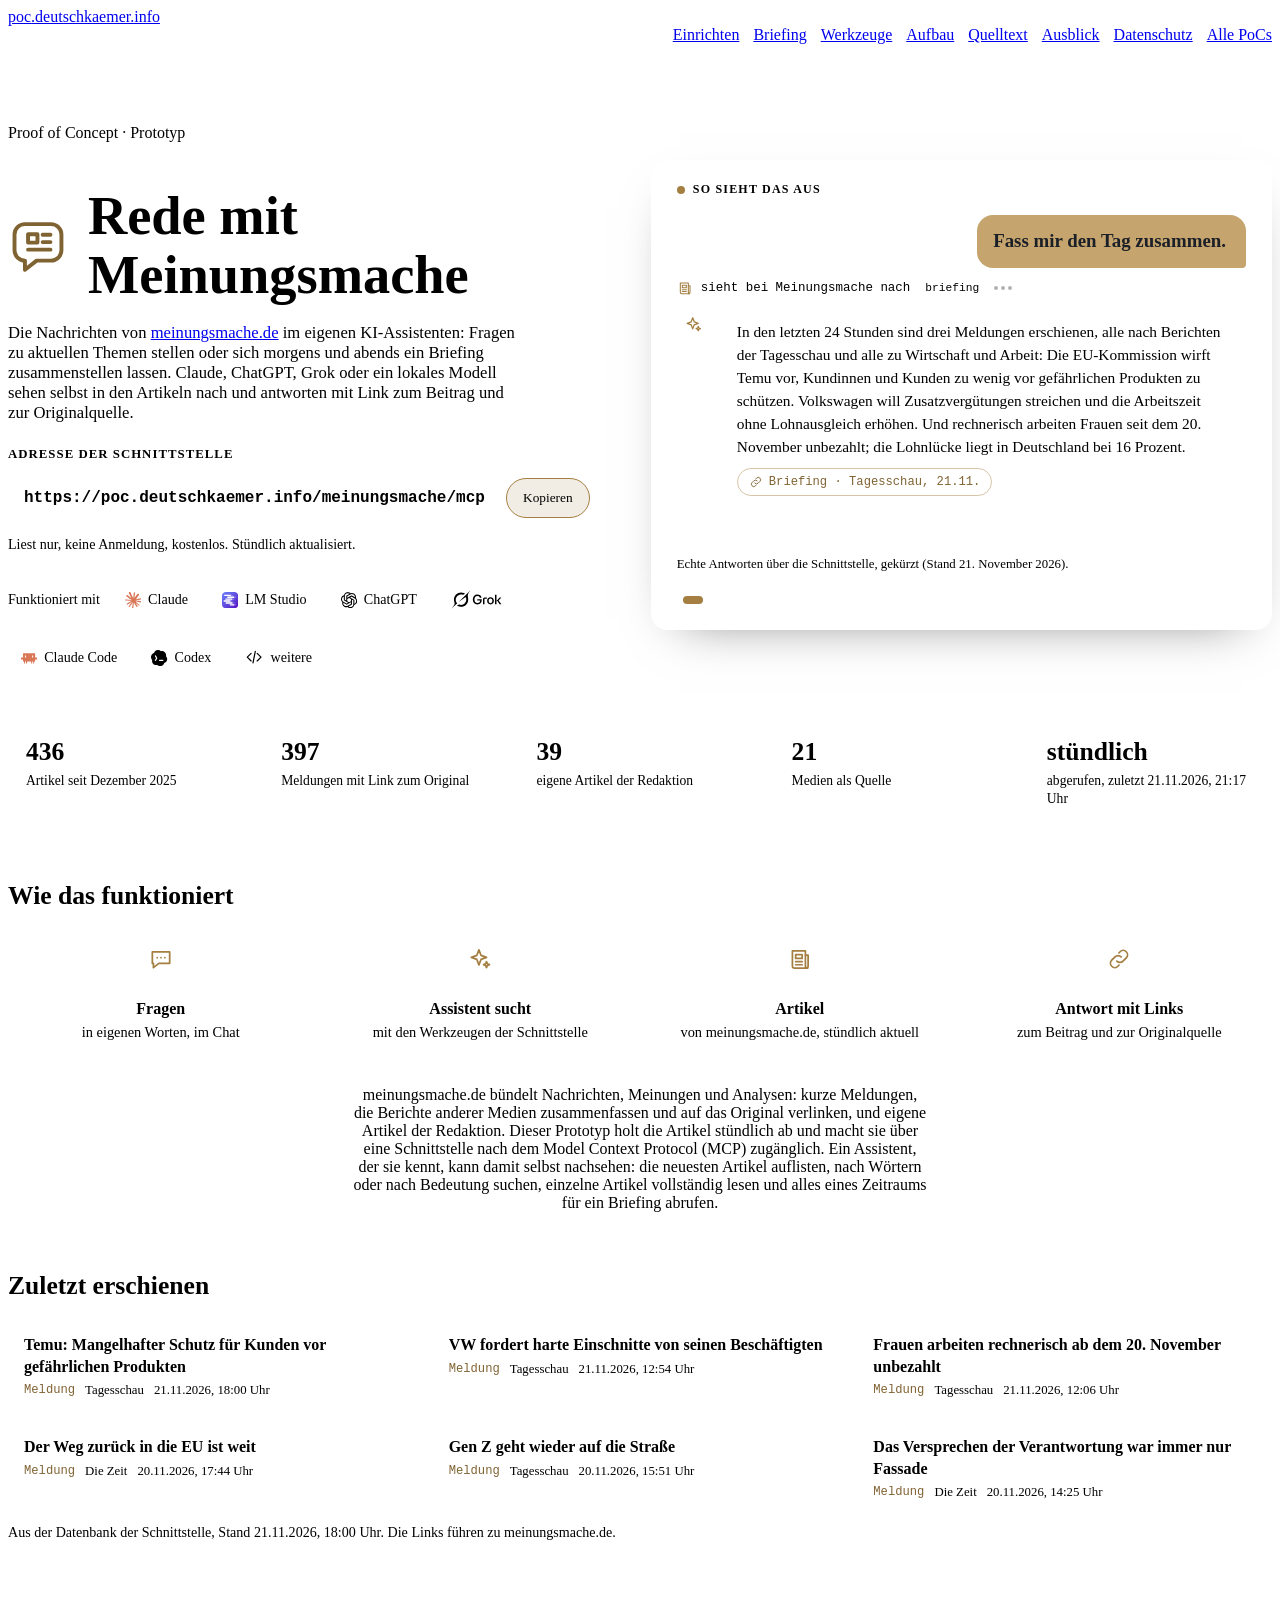
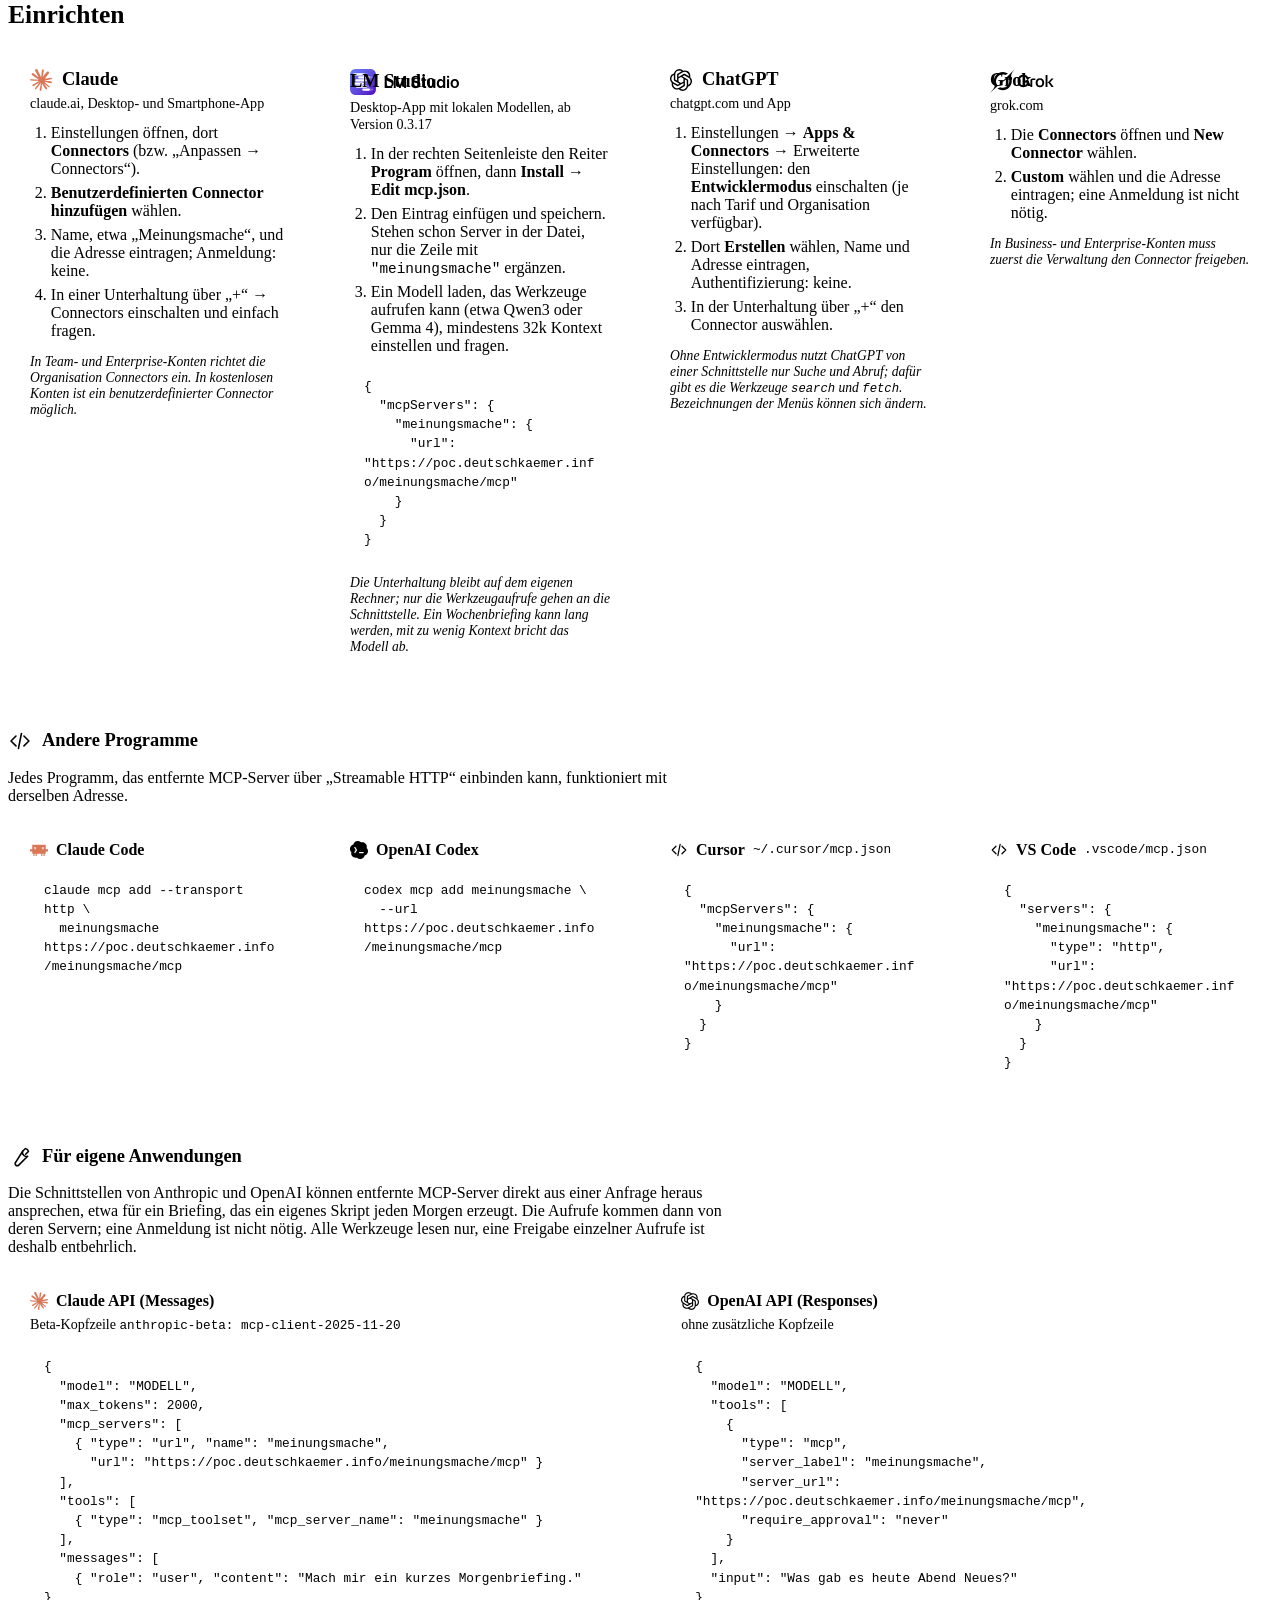
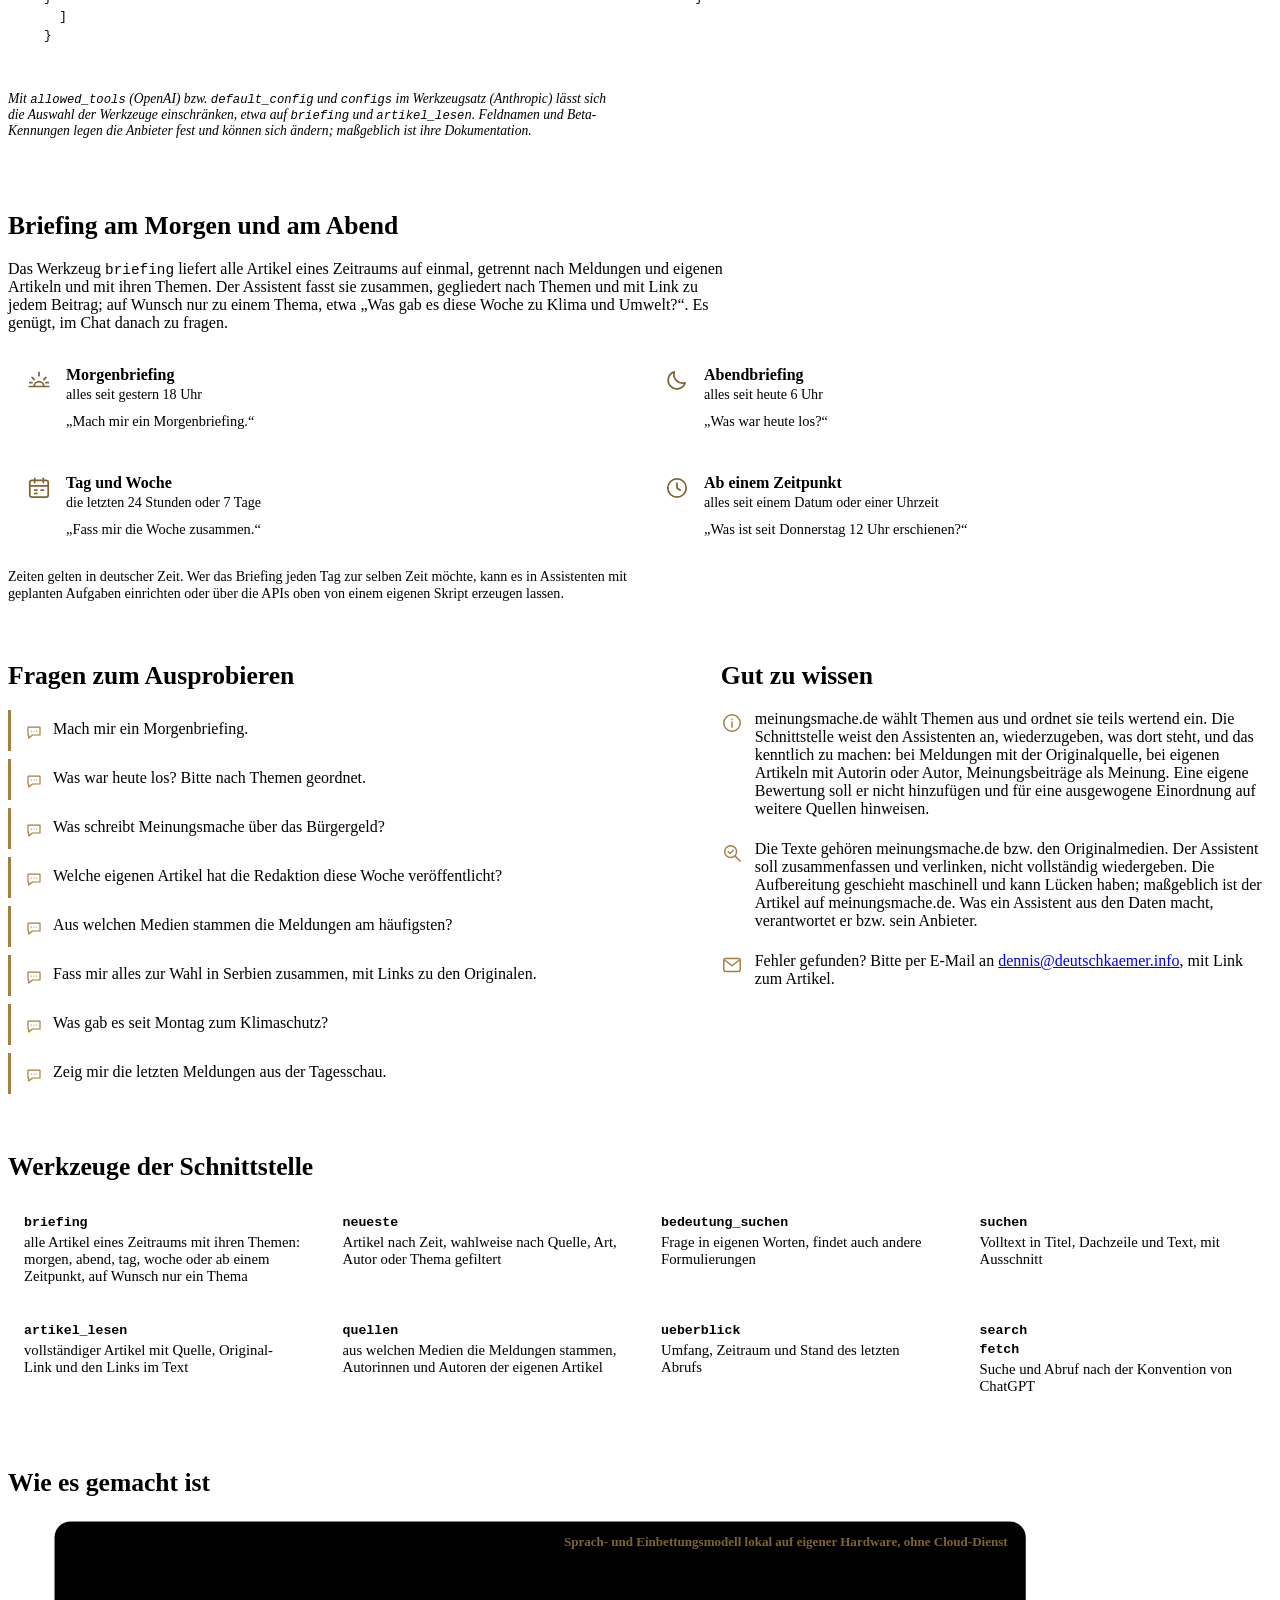
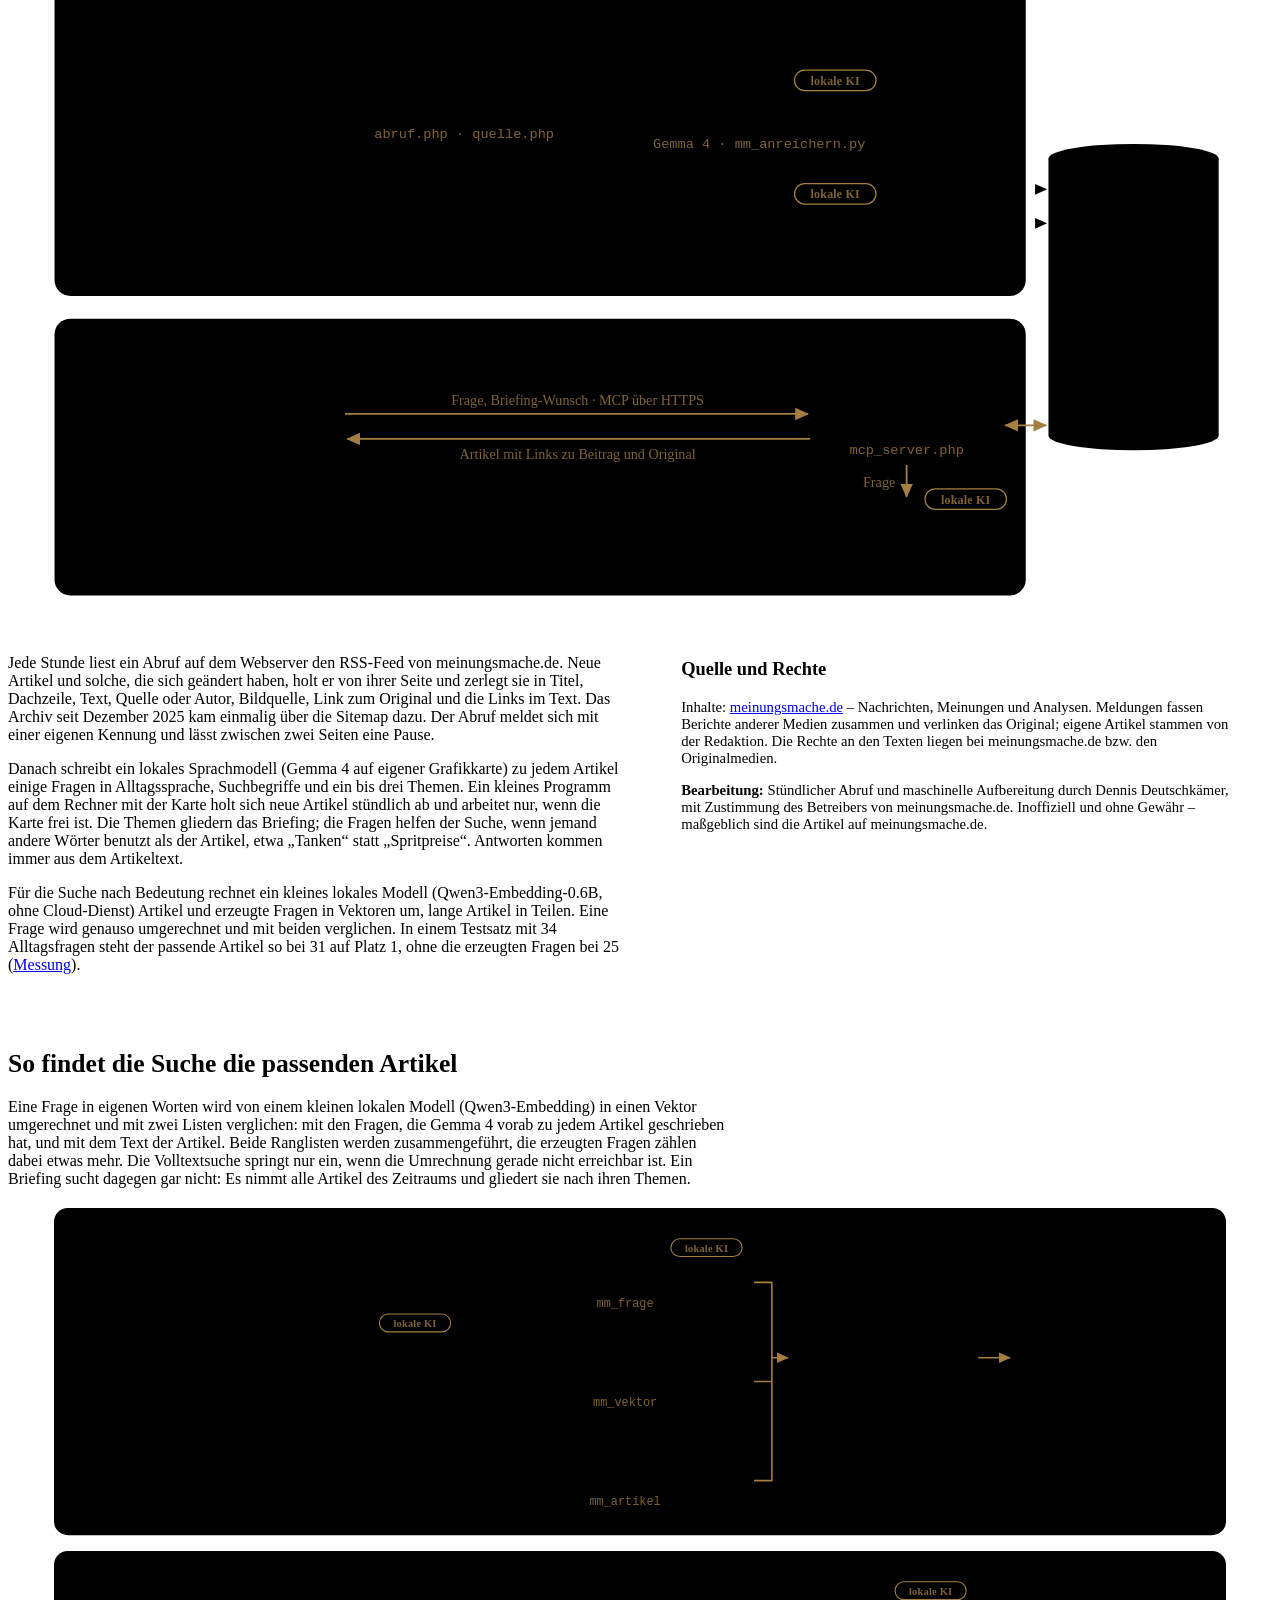
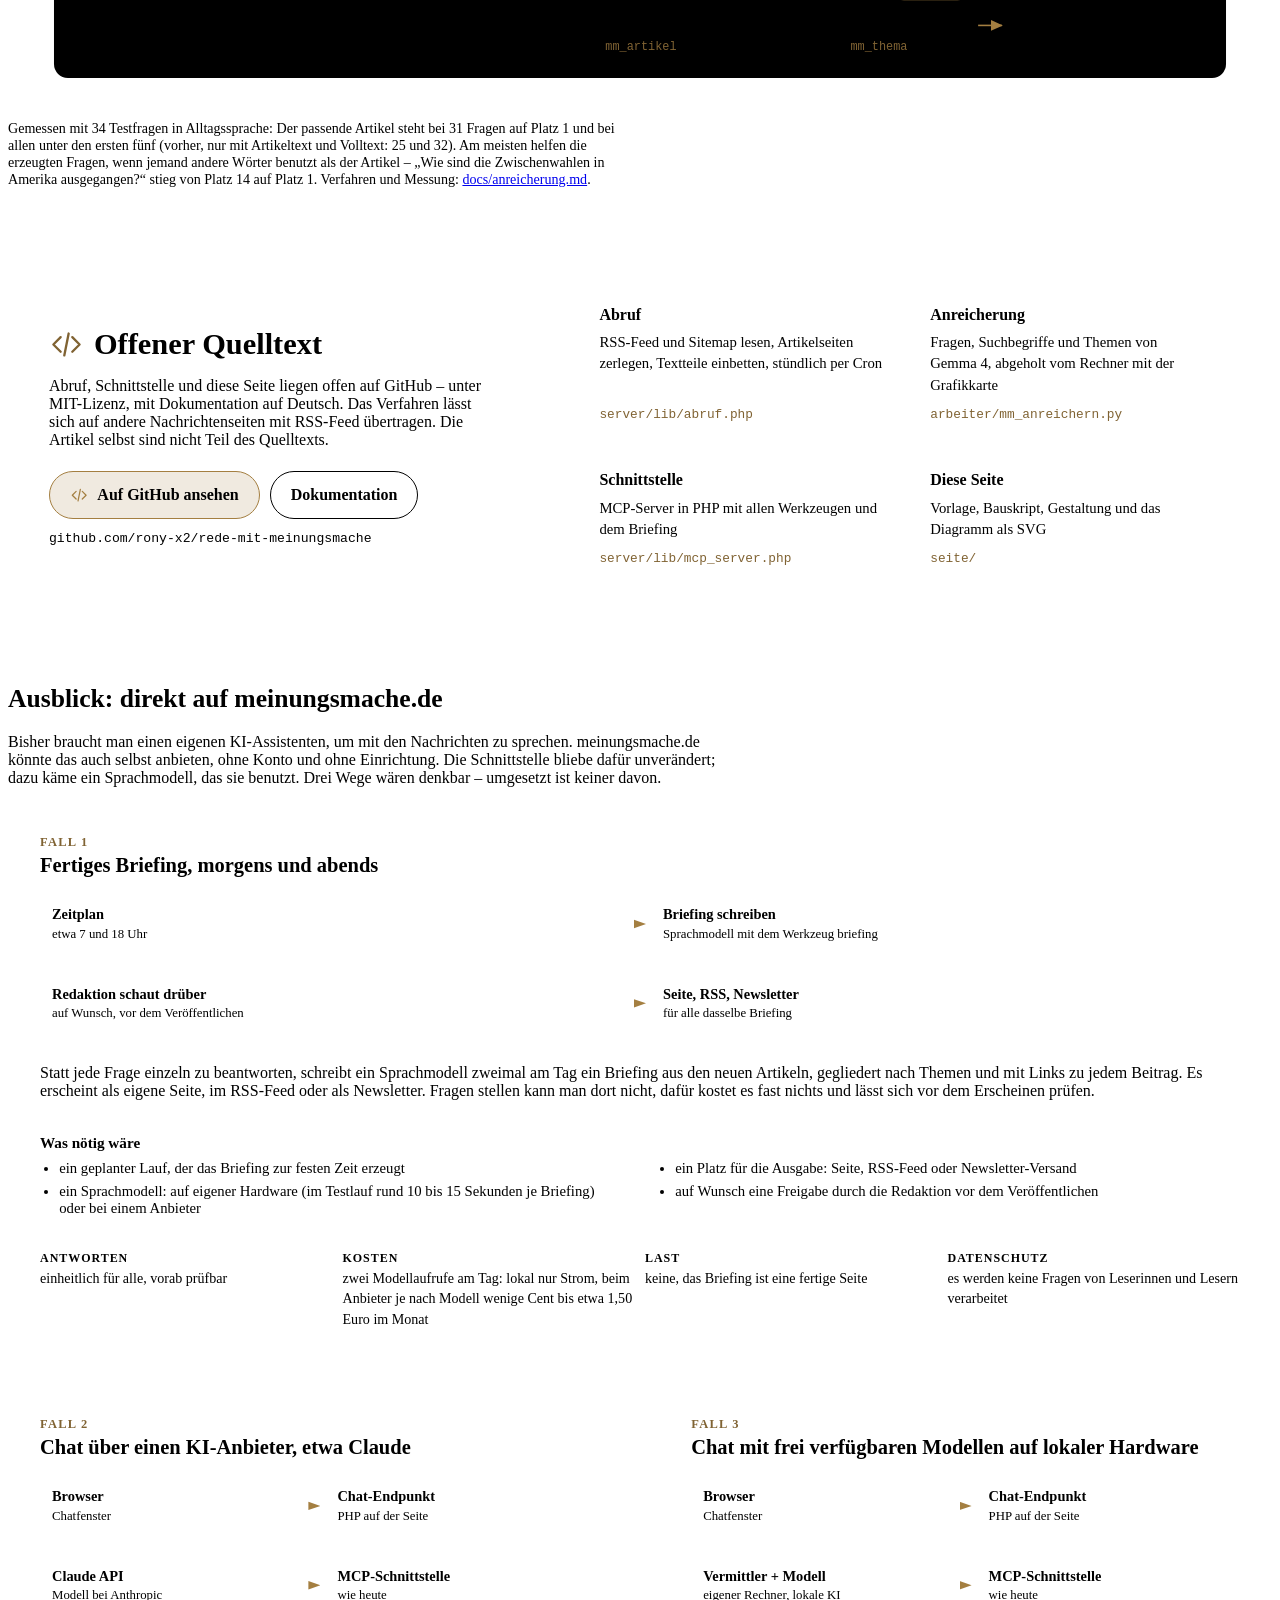
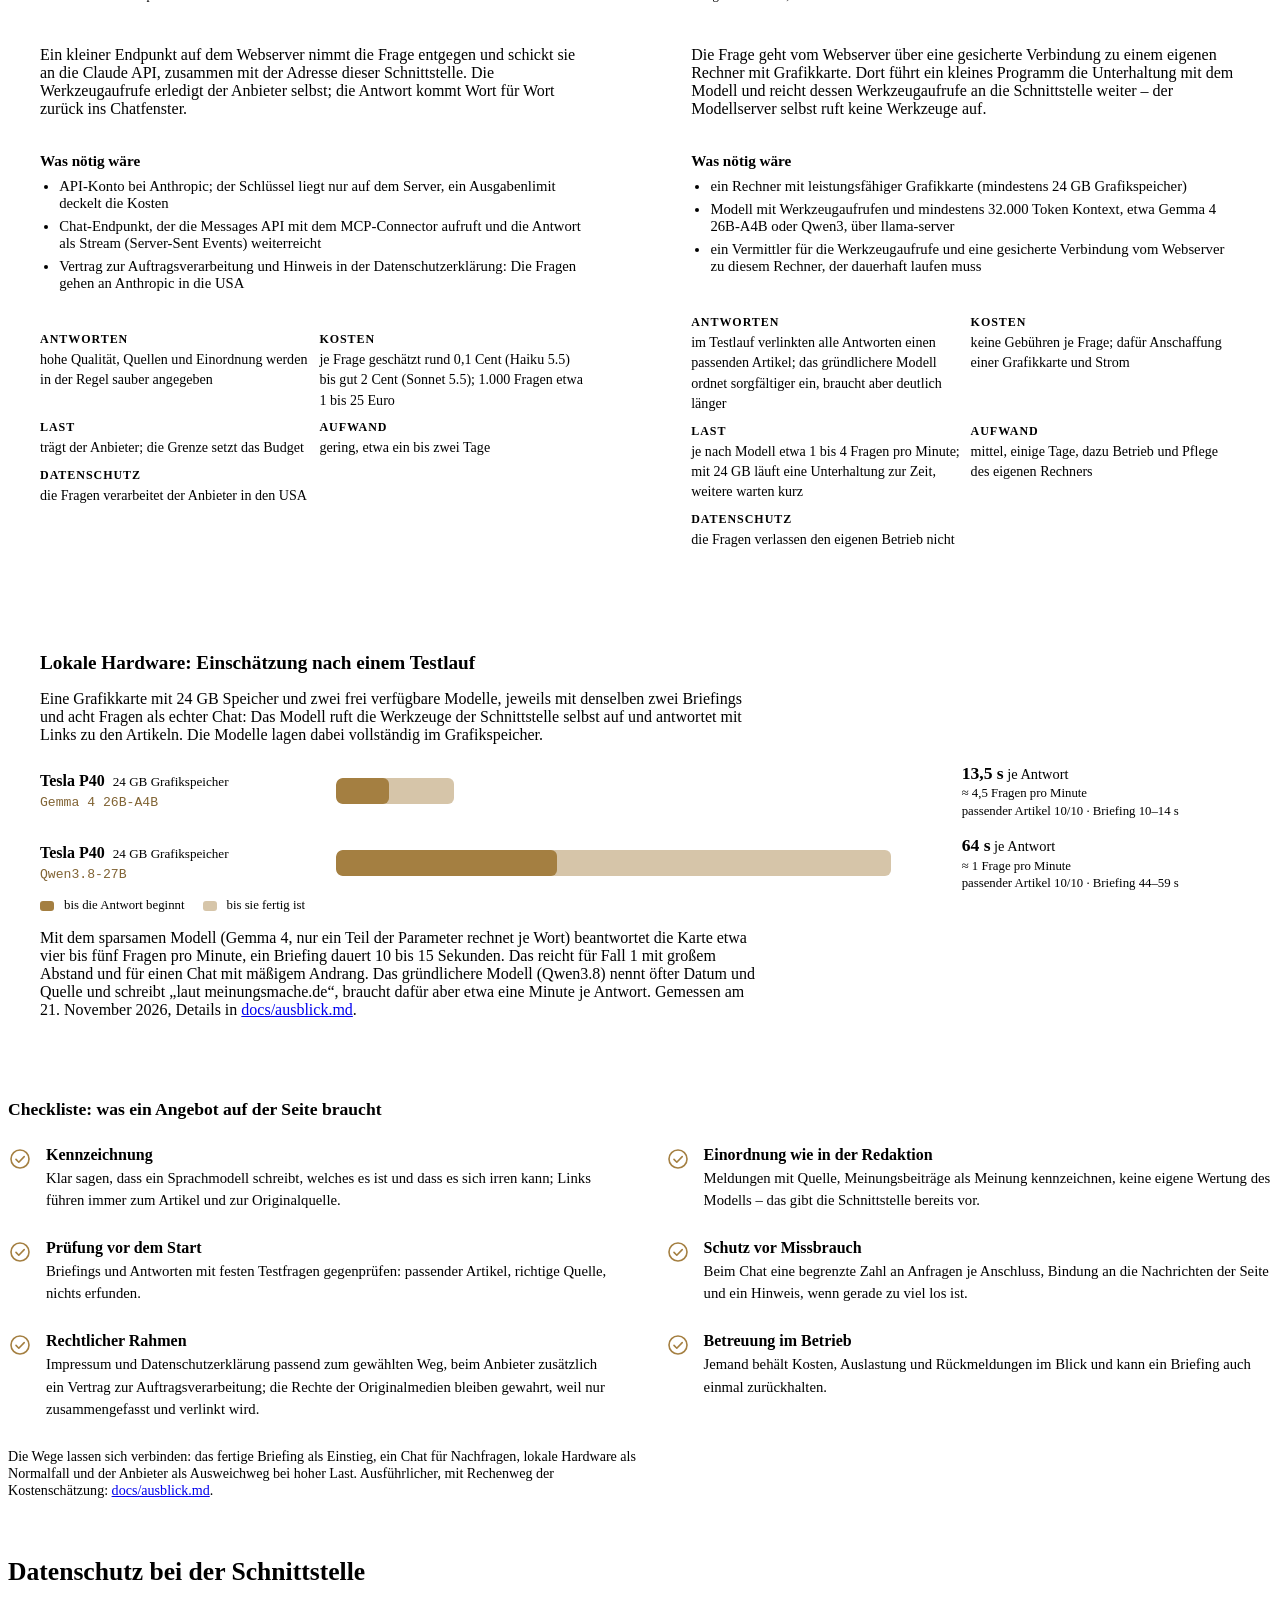
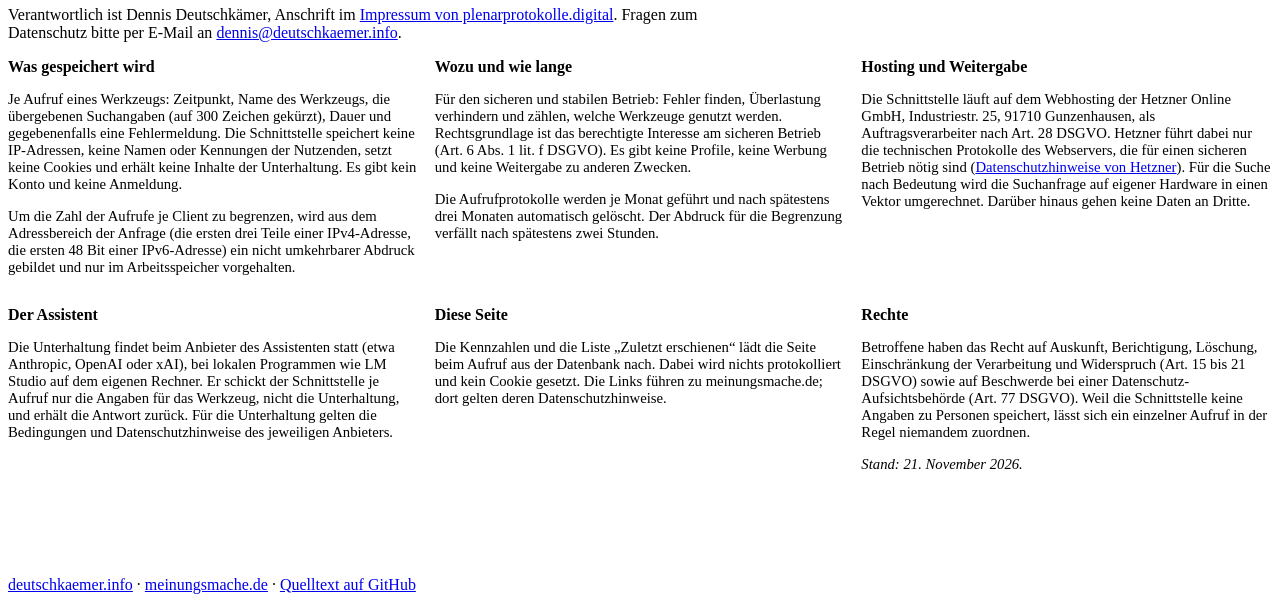
==== commit 4d4e88be: "Projektseite: neue Beispielfragen mit echten Antworten, kein Verweis auf die AfD-Seite Sechs Beispie" ====
--- a/seite/index.html
+++ b/seite/index.html
@@ -195,11 +195,19 @@
         <div class="gespraech-kopf"><span class="lampe"></span>So sieht das aus</div>
         <div class="g-buehne" aria-live="off">
           <div class="g aktiv">
-            <div class="blase frage"><span class="frage-text" data-text="Was war heute los?">Was war heute los?</span></div>
+            <div class="blase frage"><span class="frage-text" data-text="Fass mir den Tag zusammen.">Fass mir den Tag zusammen.</span></div>
             <div class="werkzeug-zeile"><svg class="ikon" viewBox="0 0 24 24" fill="none" stroke="currentColor" stroke-width="1.6" stroke-linecap="round" stroke-linejoin="round" aria-hidden="true" focusable="false"><path d="M5 4.5h12v14a2 2 0 0 0 2 2H7a2 2 0 0 1-2-2z"/><path d="M17 8.5h2.5v10a2 2 0 0 1-2 2"/><path d="M8 8h6v3.5H8zM8 14.5h6M8 17.3h6"/></svg><span class="nw">sieht bei Meinungsmache nach</span><code>briefing</code><span class="tippen"><i></i><i></i><i></i></span></div>
             <div class="antwort-zeile">
               <span class="avatar"><svg class="ikon" viewBox="0 0 24 24" fill="none" stroke="currentColor" stroke-width="1.6" stroke-linecap="round" stroke-linejoin="round" aria-hidden="true" focusable="false"><path d="M11 3.5l1.9 5.1 5.1 1.9-5.1 1.9L11 17.5l-1.9-5.1L4 10.5l5.1-1.9z"/><path d="M18 14.5l.8 1.9 1.9.8-1.9.8-.8 1.9-.8-1.9-1.9-.8 1.9-.8z"/></svg></span>
-              <div class="blase antwort">Seit 6 Uhr sind drei Meldungen erschienen, alle nach Berichten der Tagesschau: Die EU-Kommission wirft Temu vor, Kundinnen und Kunden zu wenig vor gefährlichen Produkten zu schützen. Volkswagen will Zusatzvergütungen streichen und die Arbeitszeit ohne Lohnausgleich erhöhen. Und rechnerisch arbeiten Frauen seit dem 20. November unbezahlt; die Lohnlücke liegt in Deutschland bei 16 Prozent.<br><a class="beleg" href="https://meinungsmache.de/article/temu-mangelhafter-schutz-fuer-kunden-vor-gefaehrlichen-produkten"><svg class="ikon" viewBox="0 0 24 24" fill="none" stroke="currentColor" stroke-width="1.6" stroke-linecap="round" stroke-linejoin="round" aria-hidden="true" focusable="false"><path d="M10 14a4 4 0 0 0 5.7 0l3-3a4 4 0 0 0-5.7-5.7l-1 1"/><path d="M14 10a4 4 0 0 0-5.7 0l-3 3a4 4 0 0 0 5.7 5.7l1-1"/></svg>Temu · Tagesschau, 21.11.</a></div>
+              <div class="blase antwort">In den letzten 24 Stunden sind drei Meldungen erschienen, alle nach Berichten der Tagesschau und alle zu Wirtschaft und Arbeit: Die EU-Kommission wirft Temu vor, Kundinnen und Kunden zu wenig vor gefährlichen Produkten zu schützen. Volkswagen will Zusatzvergütungen streichen und die Arbeitszeit ohne Lohnausgleich erhöhen. Und rechnerisch arbeiten Frauen seit dem 20. November unbezahlt; die Lohnlücke liegt in Deutschland bei 16 Prozent.<br><a class="beleg" href="https://meinungsmache.de/article/temu-mangelhafter-schutz-fuer-kunden-vor-gefaehrlichen-produkten"><svg class="ikon" viewBox="0 0 24 24" fill="none" stroke="currentColor" stroke-width="1.6" stroke-linecap="round" stroke-linejoin="round" aria-hidden="true" focusable="false"><path d="M10 14a4 4 0 0 0 5.7 0l3-3a4 4 0 0 0-5.7-5.7l-1 1"/><path d="M14 10a4 4 0 0 0-5.7 0l-3 3a4 4 0 0 0 5.7 5.7l1-1"/></svg>Briefing · Tagesschau, 21.11.</a></div>
+            </div>
+          </div>
+          <div class="g" aria-hidden="true">
+            <div class="blase frage"><span class="frage-text" data-text="Die aktuellen Nachrichten zur CDU?">Die aktuellen Nachrichten zur CDU?</span></div>
+            <div class="werkzeug-zeile"><svg class="ikon" viewBox="0 0 24 24" fill="none" stroke="currentColor" stroke-width="1.6" stroke-linecap="round" stroke-linejoin="round" aria-hidden="true" focusable="false"><path d="M5 4.5h12v14a2 2 0 0 0 2 2H7a2 2 0 0 1-2-2z"/><path d="M17 8.5h2.5v10a2 2 0 0 1-2 2"/><path d="M8 8h6v3.5H8zM8 14.5h6M8 17.3h6"/></svg><span class="nw">sieht bei Meinungsmache nach</span><code>suchen</code><span class="tippen"><i></i><i></i><i></i></span></div>
+            <div class="antwort-zeile">
+              <span class="avatar"><svg class="ikon" viewBox="0 0 24 24" fill="none" stroke="currentColor" stroke-width="1.6" stroke-linecap="round" stroke-linejoin="round" aria-hidden="true" focusable="false"><path d="M11 3.5l1.9 5.1 5.1 1.9-5.1 1.9L11 17.5l-1.9-5.1L4 10.5l5.1-1.9z"/><path d="M18 14.5l.8 1.9 1.9.8-1.9.8-.8 1.9-.8-1.9-1.9-.8 1.9-.8z"/></svg></span>
+              <div class="blase antwort">Laut Tagesspiegel (19.11.) prüft das LKA Sachsen-Anhalt Nötigungsvorwürfe nach einer CDU-Fraktionssitzung: Abgeordnete sollten versichern, nicht für AfD-Kandidaten gestimmt zu haben. Am selben Tag berichtet die Süddeutsche, Kanzler Merz habe im Streit um die Stromsteuer verärgert den Raum verlassen; Regierungskreise bestreiten einen beabsichtigten Abbruch. Am 16.11. schloss Merz laut Zeit eine Zusammenarbeit mit der AfD erneut aus.<br><a class="beleg" href="https://meinungsmache.de/article/lka-prueft-vorwuerfe-nach-cdu-fraktionssitzung" tabindex="-1"><svg class="ikon" viewBox="0 0 24 24" fill="none" stroke="currentColor" stroke-width="1.6" stroke-linecap="round" stroke-linejoin="round" aria-hidden="true" focusable="false"><path d="M10 14a4 4 0 0 0 5.7 0l3-3a4 4 0 0 0-5.7-5.7l-1 1"/><path d="M14 10a4 4 0 0 0-5.7 0l-3 3a4 4 0 0 0 5.7 5.7l1-1"/></svg>Meldung · Tagesspiegel, 19.11.</a></div>
             </div>
           </div>
           <div class="g" aria-hidden="true">
@@ -211,27 +219,27 @@
             </div>
           </div>
           <div class="g" aria-hidden="true">
-            <div class="blase frage"><span class="frage-text" data-text="Was schreibt Meinungsmache über das Bürgergeld?">Was schreibt Meinungsmache über das Bürgergeld?</span></div>
+            <div class="blase frage"><span class="frage-text" data-text="Eine Zusammenfassung der Woche, bitte.">Eine Zusammenfassung der Woche, bitte.</span></div>
+            <div class="werkzeug-zeile"><svg class="ikon" viewBox="0 0 24 24" fill="none" stroke="currentColor" stroke-width="1.6" stroke-linecap="round" stroke-linejoin="round" aria-hidden="true" focusable="false"><path d="M5 4.5h12v14a2 2 0 0 0 2 2H7a2 2 0 0 1-2-2z"/><path d="M17 8.5h2.5v10a2 2 0 0 1-2 2"/><path d="M8 8h6v3.5H8zM8 14.5h6M8 17.3h6"/></svg><span class="nw">sieht bei Meinungsmache nach</span><code>briefing</code><span class="tippen"><i></i><i></i><i></i></span></div>
+            <div class="antwort-zeile">
+              <span class="avatar"><svg class="ikon" viewBox="0 0 24 24" fill="none" stroke="currentColor" stroke-width="1.6" stroke-linecap="round" stroke-linejoin="round" aria-hidden="true" focusable="false"><path d="M11 3.5l1.9 5.1 5.1 1.9-5.1 1.9L11 17.5l-1.9-5.1L4 10.5l5.1-1.9z"/><path d="M18 14.5l.8 1.9 1.9.8-1.9.8-.8 1.9-.8-1.9-1.9-.8 1.9-.8z"/></svg></span>
+              <div class="blase antwort">31 Artikel seit dem 14. November, die meisten zu Wirtschaft und Arbeit (18) und Innenpolitik (10). Union und SPD einigten sich nach acht Stunden auf eine Stromsteuersenkung für alle im Jahr 2027; wie es danach weitergeht, ist offen. VW will bei den Beschäftigten kürzen, Hubertus Heil bewirbt sich um den SPD-Vorsitz, und laut Zeit sind im Krieg gegen die Ukraine womöglich mehr als 600.000 Russen gestorben. Dazu ein eigener Artikel von Gerrit über die Gen-Z-Demonstration in Leipzig.<br><a class="beleg" href="https://meinungsmache.de/article/stromsteuer-wird-2027-fuer-alle-gesenkt" tabindex="-1"><svg class="ikon" viewBox="0 0 24 24" fill="none" stroke="currentColor" stroke-width="1.6" stroke-linecap="round" stroke-linejoin="round" aria-hidden="true" focusable="false"><path d="M10 14a4 4 0 0 0 5.7 0l3-3a4 4 0 0 0-5.7-5.7l-1 1"/><path d="M14 10a4 4 0 0 0-5.7 0l-3 3a4 4 0 0 0 5.7 5.7l1-1"/></svg>Meldung · Tagesschau, 19.11.</a></div>
+            </div>
+          </div>
+          <div class="g" aria-hidden="true">
+            <div class="blase frage"><span class="frage-text" data-text="Wann wurde am häufigsten über das Bürgergeld berichtet?">Wann wurde am häufigsten über das Bürgergeld berichtet?</span></div>
             <div class="werkzeug-zeile"><svg class="ikon" viewBox="0 0 24 24" fill="none" stroke="currentColor" stroke-width="1.6" stroke-linecap="round" stroke-linejoin="round" aria-hidden="true" focusable="false"><path d="M5 4.5h12v14a2 2 0 0 0 2 2H7a2 2 0 0 1-2-2z"/><path d="M17 8.5h2.5v10a2 2 0 0 1-2 2"/><path d="M8 8h6v3.5H8zM8 14.5h6M8 17.3h6"/></svg><span class="nw">sieht bei Meinungsmache nach</span><code>suchen</code><span class="tippen"><i></i><i></i><i></i></span></div>
             <div class="antwort-zeile">
               <span class="avatar"><svg class="ikon" viewBox="0 0 24 24" fill="none" stroke="currentColor" stroke-width="1.6" stroke-linecap="round" stroke-linejoin="round" aria-hidden="true" focusable="false"><path d="M11 3.5l1.9 5.1 5.1 1.9-5.1 1.9L11 17.5l-1.9-5.1L4 10.5l5.1-1.9z"/><path d="M18 14.5l.8 1.9 1.9.8-1.9.8-.8 1.9-.8-1.9-1.9-.8 1.9-.8z"/></svg></span>
-              <div class="blase antwort">Eine Meldung nach der Süddeutschen Zeitung (23.10.) berichtet, dass die neue Grundsicherung in den ersten drei Monaten kaum Einsparungen gebracht hat; ein Ifo-Ökonom hält zweistellige Milliardenbeträge für nie realistisch. Dazu kommen mehrere eigene Artikel, etwa von Jakob und Natalie, die die Reform und die Debatte darüber als Meinungsbeiträge kritisch einordnen.<br><a class="beleg" href="https://meinungsmache.de/article/buergergeld-reform-bringt-doch-keine-grossen-einsparungen" tabindex="-1"><svg class="ikon" viewBox="0 0 24 24" fill="none" stroke="currentColor" stroke-width="1.6" stroke-linecap="round" stroke-linejoin="round" aria-hidden="true" focusable="false"><path d="M10 14a4 4 0 0 0 5.7 0l3-3a4 4 0 0 0-5.7-5.7l-1 1"/><path d="M14 10a4 4 0 0 0-5.7 0l-3 3a4 4 0 0 0 5.7 5.7l1-1"/></svg>Meldung · Süddeutsche Zeitung, 23.10.</a></div>
+              <div class="blase antwort">Sieben Artikel erwähnen das Bürgergeld. Am dichtesten war es im Januar: Am 18. Januar erschienen zwei eigene Artikel von Jakob, einer zur geplanten Grundsicherung, einer zum Rentenpaket. Danach kam das Thema alle paar Monate auf, zuletzt in einer Meldung nach der Süddeutschen Zeitung (23.10.) über ausbleibende Einsparungen und in Gerrits Bericht aus Leipzig (17.11.).<br><a class="beleg" href="https://meinungsmache.de/article/grundsicherung-ein-verrat-an-der-eigenen-waehlerschaft" tabindex="-1"><svg class="ikon" viewBox="0 0 24 24" fill="none" stroke="currentColor" stroke-width="1.6" stroke-linecap="round" stroke-linejoin="round" aria-hidden="true" focusable="false"><path d="M10 14a4 4 0 0 0 5.7 0l3-3a4 4 0 0 0-5.7-5.7l-1 1"/><path d="M14 10a4 4 0 0 0-5.7 0l-3 3a4 4 0 0 0 5.7 5.7l1-1"/></svg>Jakob, 18.01.</a></div>
             </div>
           </div>
           <div class="g" aria-hidden="true">
-            <div class="blase frage"><span class="frage-text" data-text="Welche eigenen Artikel hat die Redaktion zuletzt veröffentlicht?">Welche eigenen Artikel hat die Redaktion zuletzt veröffentlicht?</span></div>
-            <div class="werkzeug-zeile"><svg class="ikon" viewBox="0 0 24 24" fill="none" stroke="currentColor" stroke-width="1.6" stroke-linecap="round" stroke-linejoin="round" aria-hidden="true" focusable="false"><path d="M5 4.5h12v14a2 2 0 0 0 2 2H7a2 2 0 0 1-2-2z"/><path d="M17 8.5h2.5v10a2 2 0 0 1-2 2"/><path d="M8 8h6v3.5H8zM8 14.5h6M8 17.3h6"/></svg><span class="nw">sieht bei Meinungsmache nach</span><code>neueste</code><span class="tippen"><i></i><i></i><i></i></span></div>
+            <div class="blase frage"><span class="frage-text" data-text="Wie sind denn nun die Pläne für die Rente?">Wie sind denn nun die Pläne für die Rente?</span></div>
+            <div class="werkzeug-zeile"><svg class="ikon" viewBox="0 0 24 24" fill="none" stroke="currentColor" stroke-width="1.6" stroke-linecap="round" stroke-linejoin="round" aria-hidden="true" focusable="false"><path d="M5 4.5h12v14a2 2 0 0 0 2 2H7a2 2 0 0 1-2-2z"/><path d="M17 8.5h2.5v10a2 2 0 0 1-2 2"/><path d="M8 8h6v3.5H8zM8 14.5h6M8 17.3h6"/></svg><span class="nw">sieht bei Meinungsmache nach</span><code>bedeutung_suchen</code><span class="tippen"><i></i><i></i><i></i></span></div>
             <div class="antwort-zeile">
               <span class="avatar"><svg class="ikon" viewBox="0 0 24 24" fill="none" stroke="currentColor" stroke-width="1.6" stroke-linecap="round" stroke-linejoin="round" aria-hidden="true" focusable="false"><path d="M11 3.5l1.9 5.1 5.1 1.9-5.1 1.9L11 17.5l-1.9-5.1L4 10.5l5.1-1.9z"/><path d="M18 14.5l.8 1.9 1.9.8-1.9.8-.8 1.9-.8-1.9-1.9-.8 1.9-.8z"/></svg></span>
-              <div class="blase antwort">Am 17. November ein Erfahrungsbericht von Gerrit über die Gen-Z-Demonstration in Leipzig am 31. Oktober, an der laut Polizei rund 7.000 Menschen teilnahmen. Am 11. November eine Analyse von Paul über Spionagesoftware gegen Journalistinnen und Journalisten, ausgehend von Angriffen mit dem Programm Graphite auf Redakteure von Fanpage.it.<br><a class="beleg" href="https://meinungsmache.de/article/ich-war-in-leipzig-und-hatte-angst" tabindex="-1"><svg class="ikon" viewBox="0 0 24 24" fill="none" stroke="currentColor" stroke-width="1.6" stroke-linecap="round" stroke-linejoin="round" aria-hidden="true" focusable="false"><path d="M10 14a4 4 0 0 0 5.7 0l3-3a4 4 0 0 0-5.7-5.7l-1 1"/><path d="M14 10a4 4 0 0 0-5.7 0l-3 3a4 4 0 0 0 5.7 5.7l1-1"/></svg>Gerrit, 17.11.</a></div>
-            </div>
-          </div>
-          <div class="g" aria-hidden="true">
-            <div class="blase frage"><span class="frage-text" data-text="Aus welchen Medien stammen die Meldungen?">Aus welchen Medien stammen die Meldungen?</span></div>
-            <div class="werkzeug-zeile"><svg class="ikon" viewBox="0 0 24 24" fill="none" stroke="currentColor" stroke-width="1.6" stroke-linecap="round" stroke-linejoin="round" aria-hidden="true" focusable="false"><path d="M5 4.5h12v14a2 2 0 0 0 2 2H7a2 2 0 0 1-2-2z"/><path d="M17 8.5h2.5v10a2 2 0 0 1-2 2"/><path d="M8 8h6v3.5H8zM8 14.5h6M8 17.3h6"/></svg><span class="nw">sieht bei Meinungsmache nach</span><code>quellen</code><span class="tippen"><i></i><i></i><i></i></span></div>
-            <div class="antwort-zeile">
-              <span class="avatar"><svg class="ikon" viewBox="0 0 24 24" fill="none" stroke="currentColor" stroke-width="1.6" stroke-linecap="round" stroke-linejoin="round" aria-hidden="true" focusable="false"><path d="M11 3.5l1.9 5.1 5.1 1.9-5.1 1.9L11 17.5l-1.9-5.1L4 10.5l5.1-1.9z"/><path d="M18 14.5l.8 1.9 1.9.8-1.9.8-.8 1.9-.8-1.9-1.9-.8 1.9-.8z"/></svg></span>
-              <div class="blase antwort">Von 397 Meldungen seit Dezember 2025 gehen die meisten auf die Tagesschau zurück (189), gefolgt von der Zeit (100) und der Süddeutschen Zeitung (57); dazu der Tagesspiegel (18) und gut ein Dutzend weitere Medien wie Spiegel, Standard und Deutschlandfunk. Daneben stehen 39 eigene Artikel der Redaktion.<br><a class="beleg" href="https://meinungsmache.de" tabindex="-1"><svg class="ikon" viewBox="0 0 24 24" fill="none" stroke="currentColor" stroke-width="1.6" stroke-linecap="round" stroke-linejoin="round" aria-hidden="true" focusable="false"><path d="M10 14a4 4 0 0 0 5.7 0l3-3a4 4 0 0 0-5.7-5.7l-1 1"/><path d="M14 10a4 4 0 0 0-5.7 0l-3 3a4 4 0 0 0 5.7 5.7l1-1"/></svg>meinungsmache.de</a></div>
+              <div class="blase antwort">Laut Tagesschau (14.10.) soll die Rentenreform noch 2026 ins Kabinett und im ersten Quartal 2027 durch den Bundestag; das Arbeitsministerium führt nach dem Rücktritt von Bärbel Bas nun Alexander Schweitzer (SPD). Strittig sind vor allem das Ende der abschlagsfreien Rente nach 45 Beitragsjahren, eine Rentenversicherung für Minijobs und strengere Regeln für die Altersteilzeit. Die Rentenkommission hatte zuvor unter anderem ein schrittweise höheres Rentenalter vorgeschlagen.<br><a class="beleg" href="https://meinungsmache.de/article/drei-punkte-bremsen-die-rentenreform" tabindex="-1"><svg class="ikon" viewBox="0 0 24 24" fill="none" stroke="currentColor" stroke-width="1.6" stroke-linecap="round" stroke-linejoin="round" aria-hidden="true" focusable="false"><path d="M10 14a4 4 0 0 0 5.7 0l3-3a4 4 0 0 0-5.7-5.7l-1 1"/><path d="M14 10a4 4 0 0 0-5.7 0l-3 3a4 4 0 0 0 5.7 5.7l1-1"/></svg>Meldung · Tagesschau, 14.10.</a></div>
             </div>
           </div>
         </div>
@@ -243,6 +251,7 @@
             <button class="g-punkt" type="button" aria-label="Beispiel 3" aria-current="false"></button>
             <button class="g-punkt" type="button" aria-label="Beispiel 4" aria-current="false"></button>
             <button class="g-punkt" type="button" aria-label="Beispiel 5" aria-current="false"></button>
+            <button class="g-punkt" type="button" aria-label="Beispiel 6" aria-current="false"></button>
           </div>
         </div>
       </div>
@@ -646,7 +655,7 @@
           <li><div class="b-kopf"><b>Tesla P40</b> <span>24 GB Grafikspeicher</span><em>Qwen3.8-27B</em></div><div class="b-spur" role="img" aria-label="64 Sekunden je Antwort, Antwort beginnt nach 25,5 Sekunden"><span class="b-voll" style="--w:91.4%"></span><span class="b-beginn" style="--w:36.4%"></span></div><div class="b-zahl"><p><b>64 s</b> je Antwort</p><span>≈ 1 Frage pro Minute</span><span>passender Artikel 10/10 · <span class="nw">Briefing 44–59 s</span></span></div></li>
         </ul>
         <p class="b-legende"><i class="b-l-beginn"></i>bis die Antwort beginnt <i class="b-l-voll"></i>bis sie fertig ist</p>
-        <p class="breit">Mit dem sparsamen Modell (Gemma&nbsp;4, nur ein Teil der Parameter rechnet je Wort) beantwortet die Karte etwa vier bis fünf Fragen pro Minute, ein Briefing dauert 10 bis 15 Sekunden. Das reicht für Fall&nbsp;1 mit großem Abstand und für einen Chat mit mäßigem Andrang. Das gründlichere Modell (Qwen3.8) nennt öfter Datum und Quelle und schreibt „laut meinungsmache.de“, braucht dafür aber etwa eine Minute je Antwort. Die Artikel sind kurz, deshalb kommen die Antworten deutlich schneller als beim <a href="/afd-gutachten/#ausblick">AfD-Gutachten</a>. Gemessen am 21. November 2026, Details in <a href="https://github.com/rony-x2/rede-mit-meinungsmache/blob/main/docs/ausblick.md#probelauf">docs/ausblick.md</a>.</p>
+        <p class="breit">Mit dem sparsamen Modell (Gemma&nbsp;4, nur ein Teil der Parameter rechnet je Wort) beantwortet die Karte etwa vier bis fünf Fragen pro Minute, ein Briefing dauert 10 bis 15 Sekunden. Das reicht für Fall&nbsp;1 mit großem Abstand und für einen Chat mit mäßigem Andrang. Das gründlichere Modell (Qwen3.8) nennt öfter Datum und Quelle und schreibt „laut meinungsmache.de“, braucht dafür aber etwa eine Minute je Antwort. Gemessen am 21. November 2026, Details in <a href="https://github.com/rony-x2/rede-mit-meinungsmache/blob/main/docs/ausblick.md#probelauf">docs/ausblick.md</a>.</p>
       </div>
       <div class="beide">
         <h3>Checkliste: was ein Angebot auf der Seite braucht</h3>
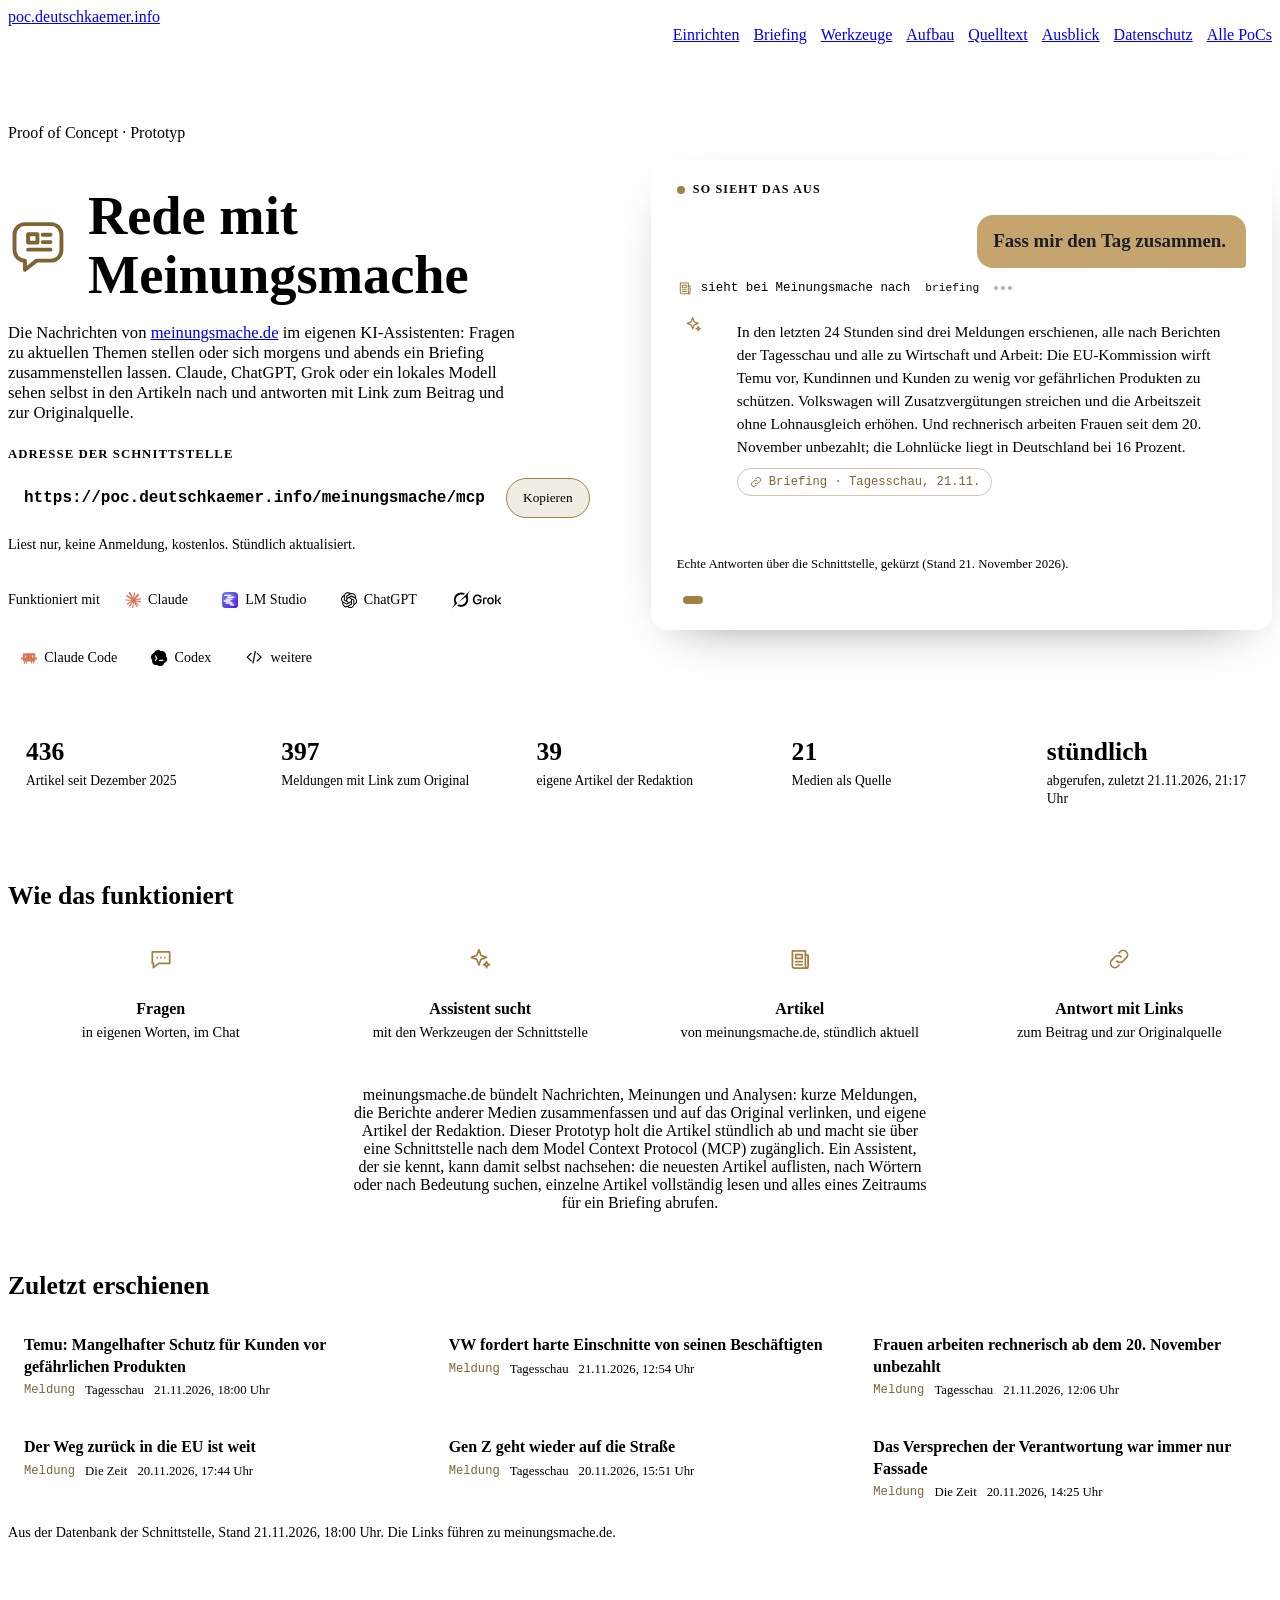
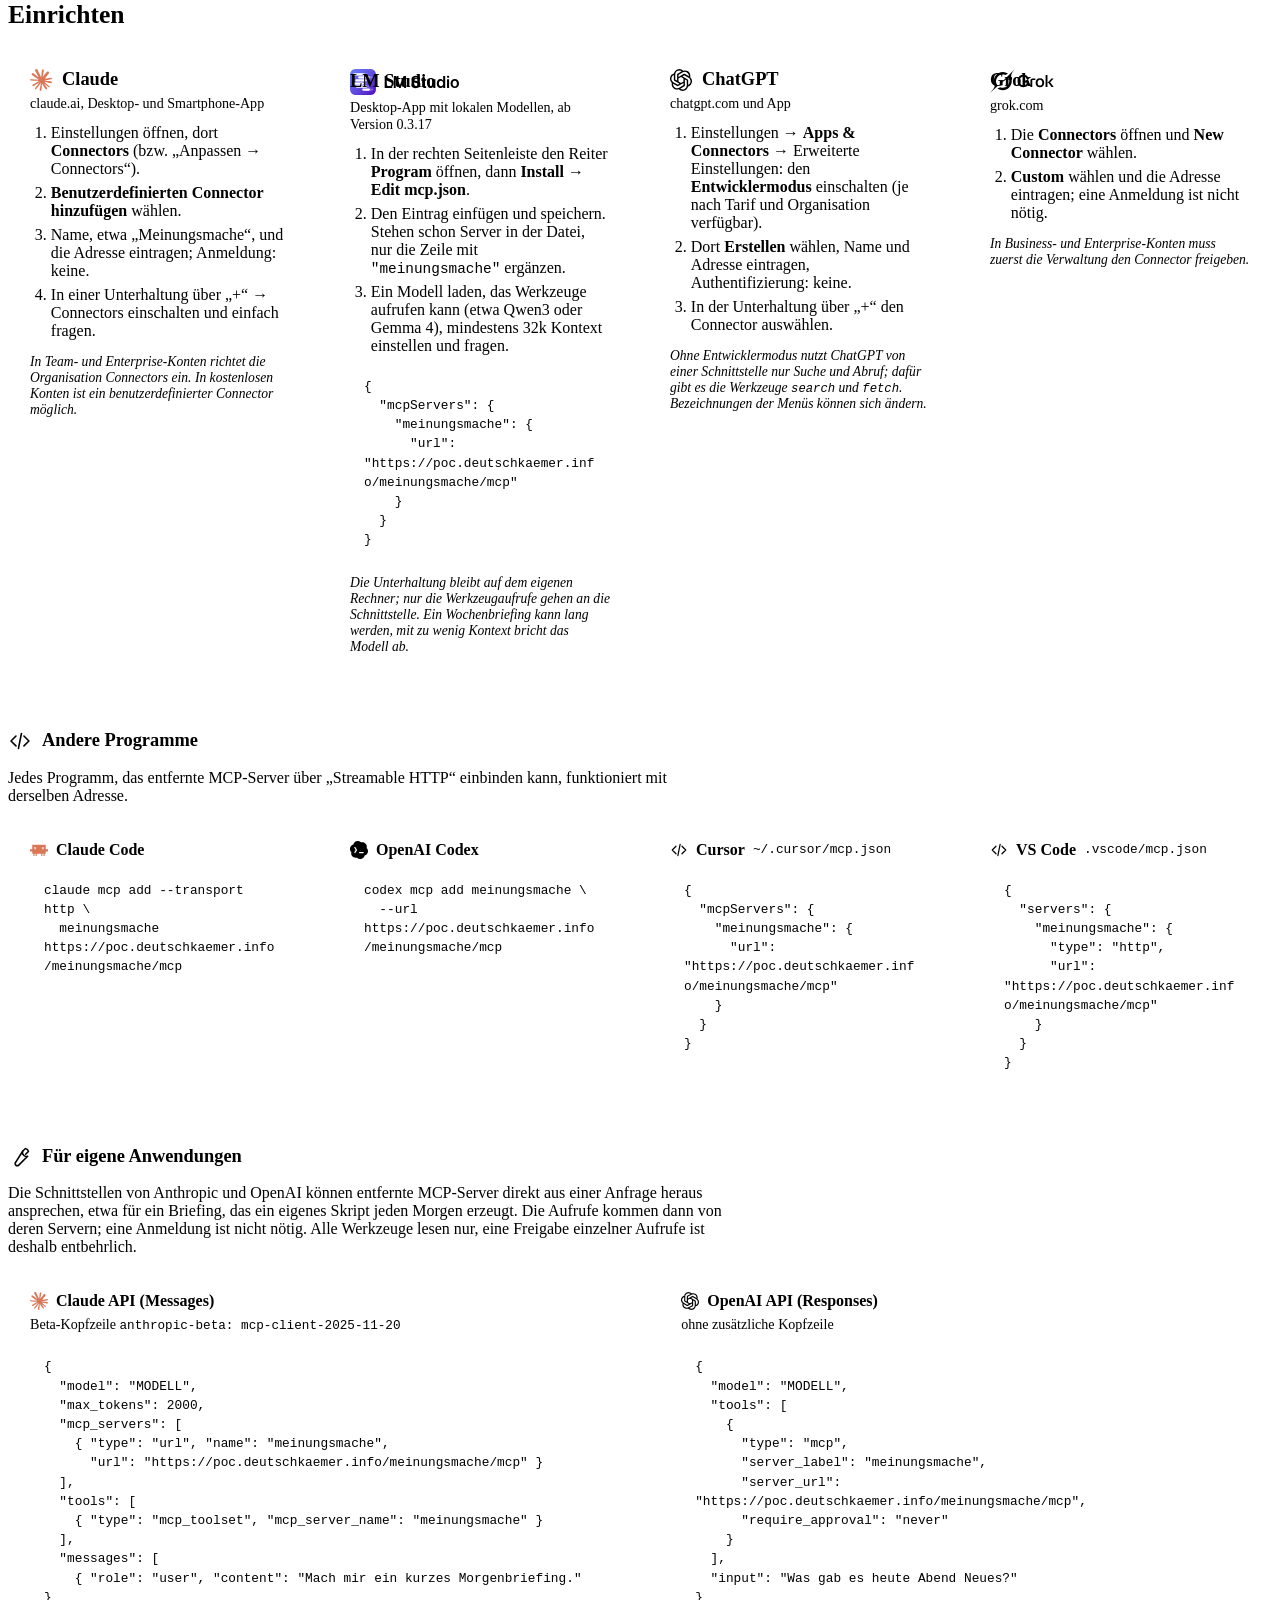
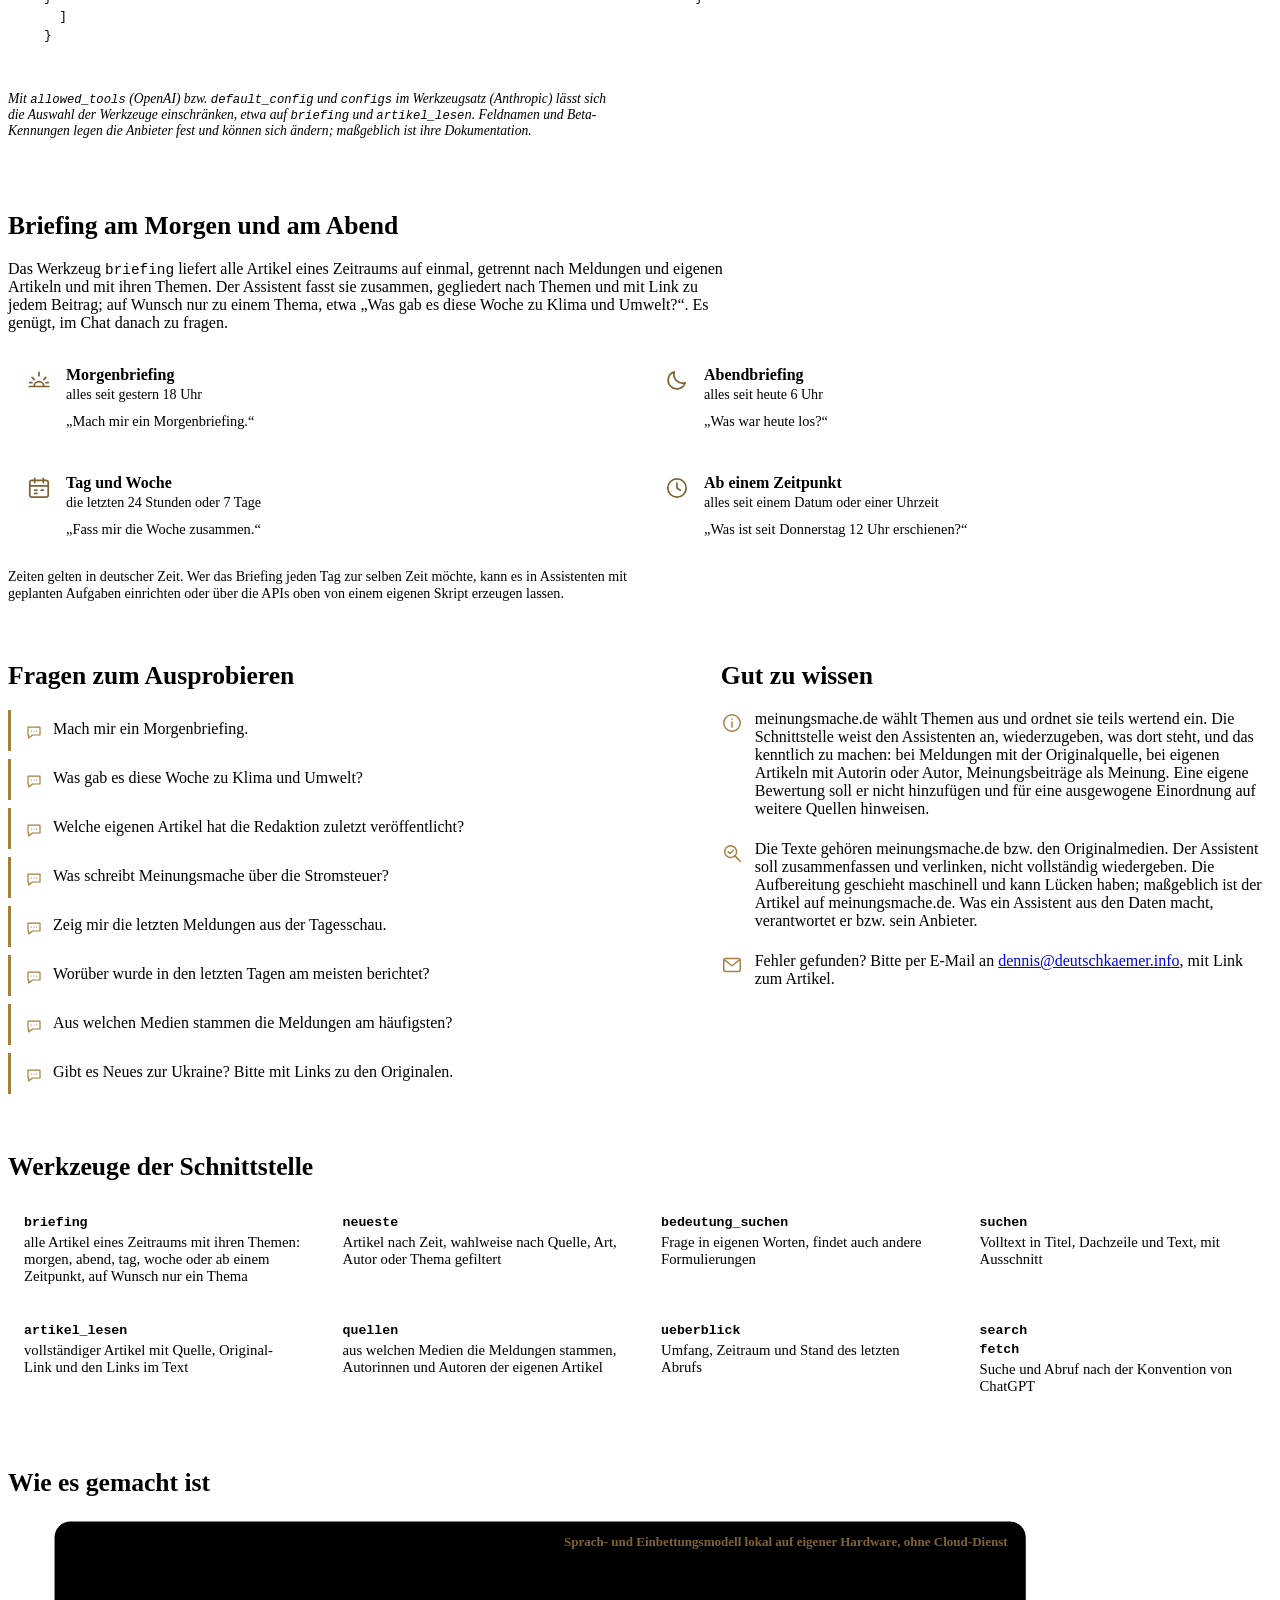
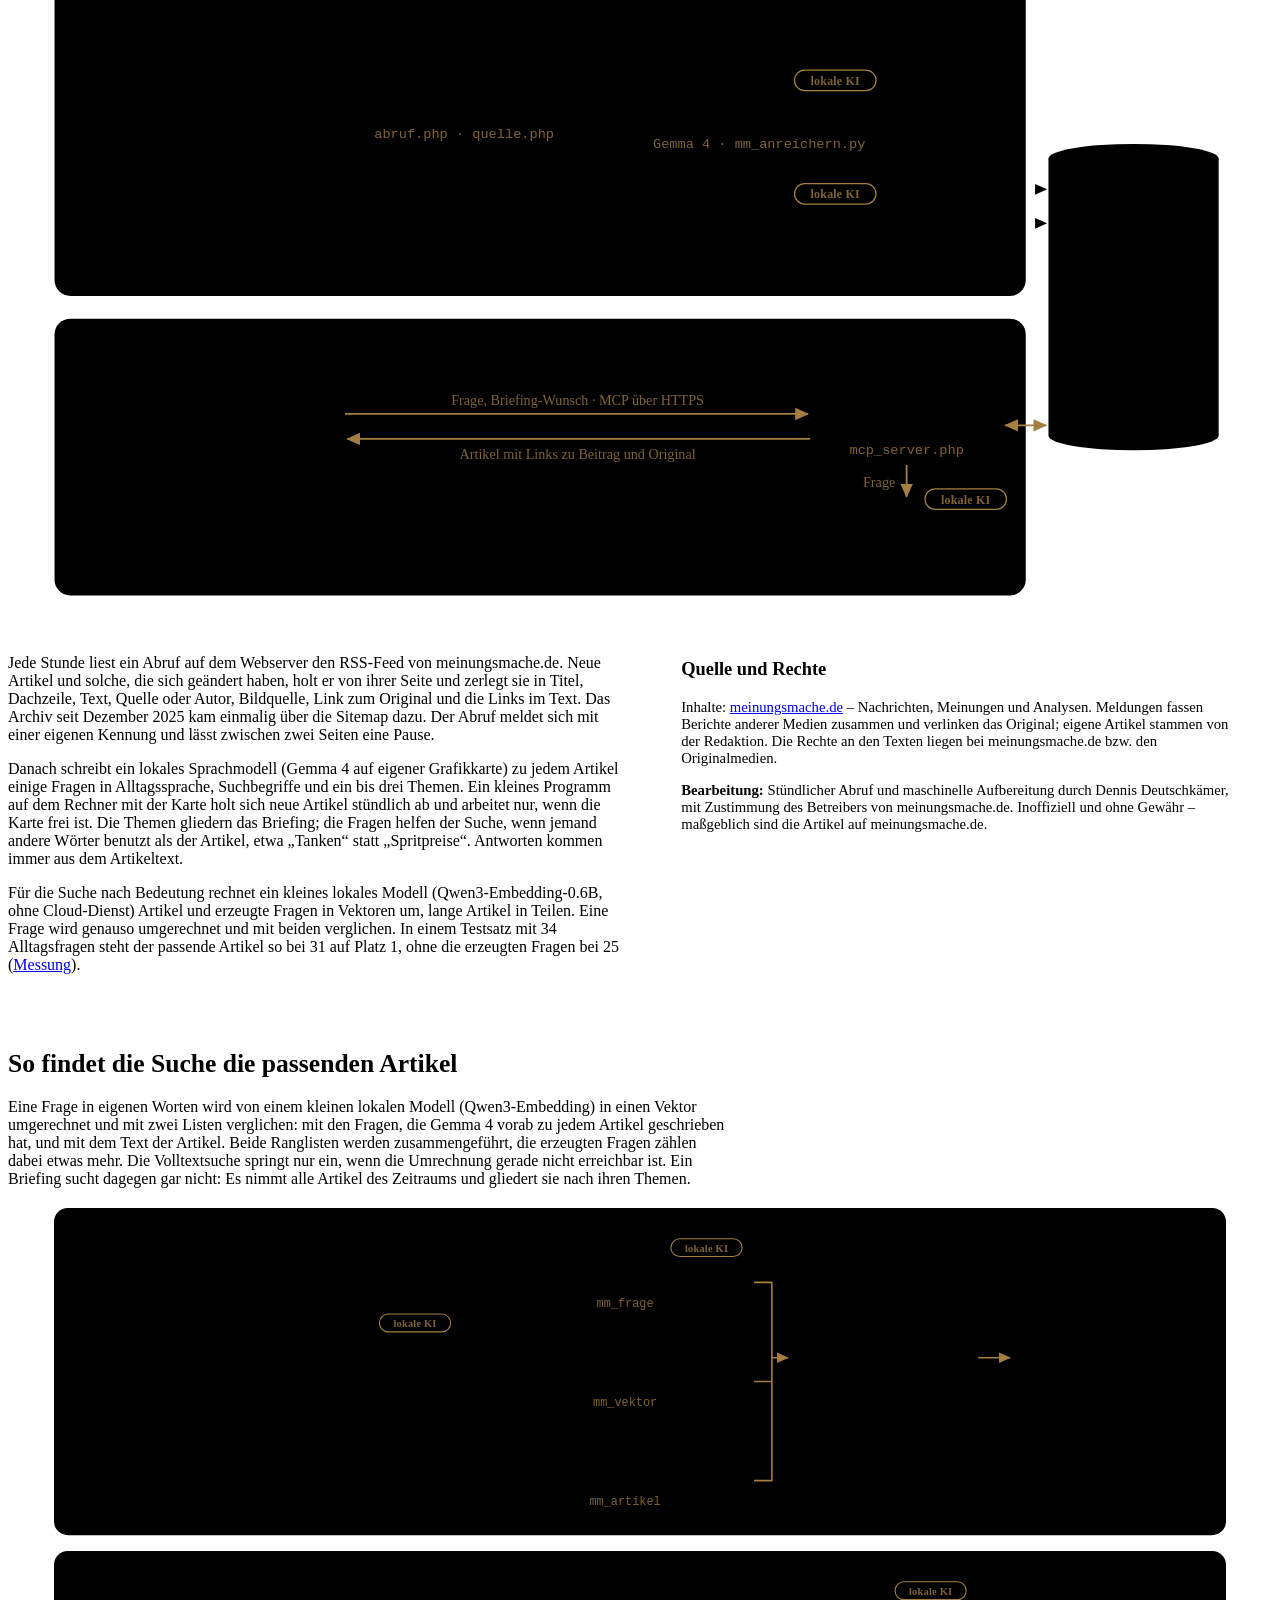
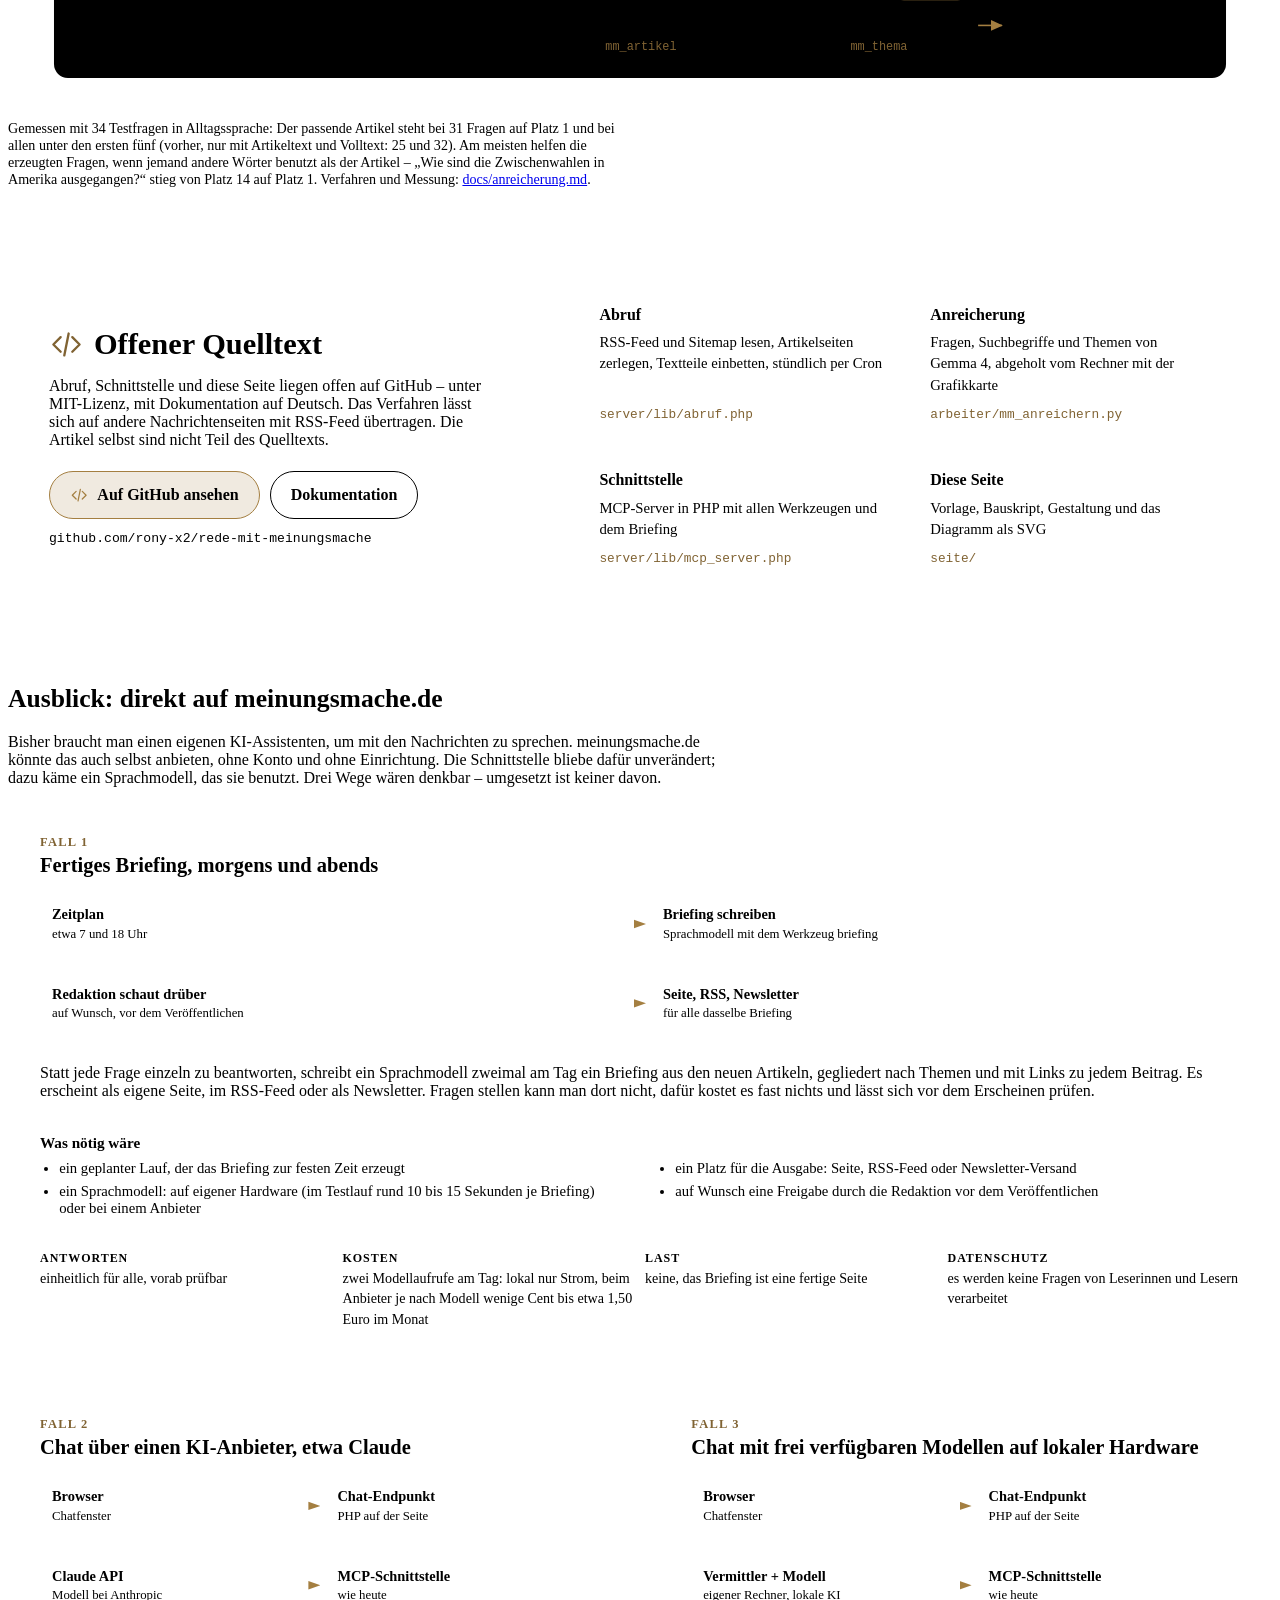
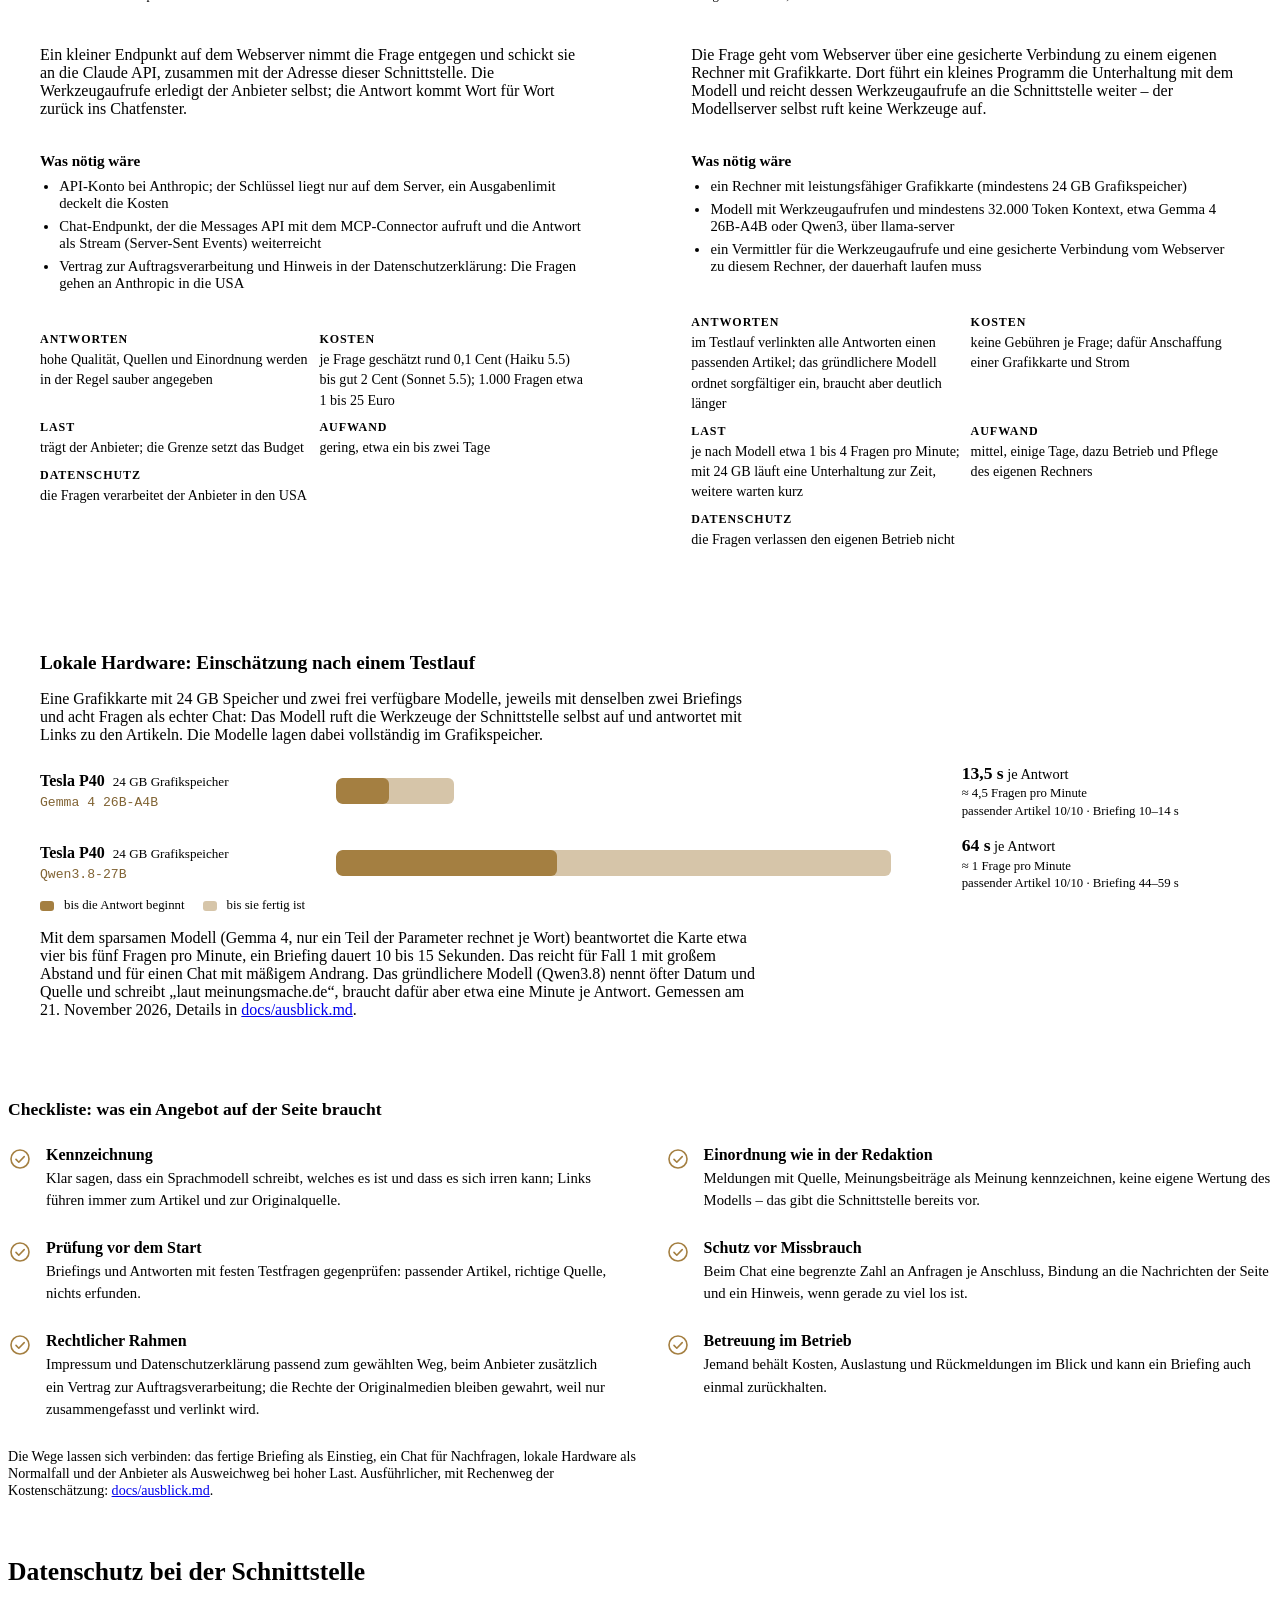
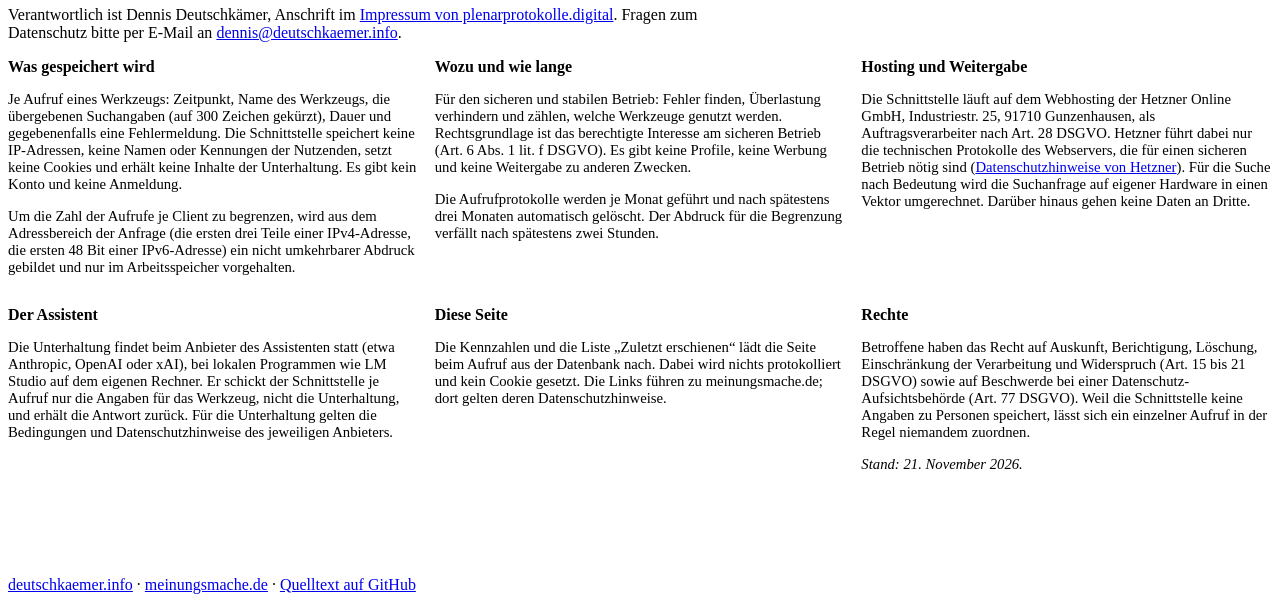
==== commit ce376e42: "Durchsicht: ganze Karten in „Zuletzt erschienen“ anklickbar, kürzere Beschreibung, Doku nachgezogen " ====
--- a/seite/index.html
+++ b/seite/index.html
@@ -4,14 +4,14 @@
   <meta charset="utf-8">
   <meta name="viewport" content="width=device-width, initial-scale=1">
   <title>Rede mit Meinungsmache – Proof of Concept</title>
-  <meta name="description" content="Die Nachrichten von meinungsmache.de mit Claude, ChatGPT, Grok oder einem lokalen Modell befragen: MCP-Schnittstelle mit stündlich aktualisierten Artikeln, Morgen- und Abendbriefing, Antworten mit Link zum Beitrag und zur Originalquelle.">
+  <meta name="description" content="Die Nachrichten von meinungsmache.de mit Claude, ChatGPT oder einem lokalen Modell befragen: stündlich aktuell, mit Morgen- und Abendbriefing und Links zur Quelle.">
   <link rel="canonical" href="https://poc.deutschkaemer.info/meinungsmache/">
   <!-- Open Graph (Vorschau beim Teilen) -->
   <meta property="og:type" content="website">
   <meta property="og:site_name" content="poc.deutschkaemer.info">
   <meta property="og:locale" content="de_DE">
   <meta property="og:title" content="Rede mit Meinungsmache">
-  <meta property="og:description" content="Die Nachrichten von meinungsmache.de mit Claude, ChatGPT, Grok oder einem lokalen Modell befragen: MCP-Schnittstelle mit stündlich aktualisierten Artikeln, Morgen- und Abendbriefing, Antworten mit Link zum Beitrag und zur Originalquelle.">
+  <meta property="og:description" content="Die Nachrichten von meinungsmache.de mit Claude, ChatGPT oder einem lokalen Modell befragen: stündlich aktuell, mit Morgen- und Abendbriefing und Links zur Quelle.">
   <meta property="og:url" content="https://poc.deutschkaemer.info/meinungsmache/">
   <meta property="og:image" content="https://poc.deutschkaemer.info/meinungsmache/og.png">
   <meta property="og:image:type" content="image/png">
@@ -27,7 +27,7 @@
   <meta name="theme-color" content="#0f1115">
   <script>document.documentElement.classList.add('js')</script>
   <link rel="stylesheet" href="/style.css?v=5">
-  <link rel="stylesheet" href="seite.css?v=4">
+  <link rel="stylesheet" href="seite.css?v=5">
   <script type="application/ld+json">
 {
  "@context": "https://schema.org",
@@ -37,7 +37,7 @@
    "@id": "https://poc.deutschkaemer.info/meinungsmache/#seite",
    "url": "https://poc.deutschkaemer.info/meinungsmache/",
    "name": "Rede mit Meinungsmache",
-   "description": "Die Nachrichten von meinungsmache.de mit Claude, ChatGPT, Grok oder einem lokalen Modell befragen: MCP-Schnittstelle mit stündlich aktualisierten Artikeln, Morgen- und Abendbriefing, Antworten mit Link zum Beitrag und zur Originalquelle.",
+   "description": "Die Nachrichten von meinungsmache.de mit Claude, ChatGPT oder einem lokalen Modell befragen: stündlich aktuell, mit Morgen- und Abendbriefing und Links zur Quelle.",
    "inLanguage": "de",
    "dateModified": "2026-11-21",
    "isPartOf": {
@@ -435,13 +435,13 @@
         <h2>Fragen zum Ausprobieren</h2>
         <ul class="beispiele">
           <li><svg class="ikon" viewBox="0 0 24 24" fill="none" stroke="currentColor" stroke-width="1.6" stroke-linecap="round" stroke-linejoin="round" aria-hidden="true" focusable="false"><path d="M4 5.5h16v10.5H10l-5 4v-4H4z"/><path d="M8.5 10.8h.01M12 10.8h.01M15.5 10.8h.01"/></svg><span>Mach mir ein Morgenbriefing.</span></li>
-          <li><svg class="ikon" viewBox="0 0 24 24" fill="none" stroke="currentColor" stroke-width="1.6" stroke-linecap="round" stroke-linejoin="round" aria-hidden="true" focusable="false"><path d="M4 5.5h16v10.5H10l-5 4v-4H4z"/><path d="M8.5 10.8h.01M12 10.8h.01M15.5 10.8h.01"/></svg><span>Was war heute los? Bitte nach Themen geordnet.</span></li>
-          <li><svg class="ikon" viewBox="0 0 24 24" fill="none" stroke="currentColor" stroke-width="1.6" stroke-linecap="round" stroke-linejoin="round" aria-hidden="true" focusable="false"><path d="M4 5.5h16v10.5H10l-5 4v-4H4z"/><path d="M8.5 10.8h.01M12 10.8h.01M15.5 10.8h.01"/></svg><span>Was schreibt Meinungsmache über das Bürgergeld?</span></li>
-          <li><svg class="ikon" viewBox="0 0 24 24" fill="none" stroke="currentColor" stroke-width="1.6" stroke-linecap="round" stroke-linejoin="round" aria-hidden="true" focusable="false"><path d="M4 5.5h16v10.5H10l-5 4v-4H4z"/><path d="M8.5 10.8h.01M12 10.8h.01M15.5 10.8h.01"/></svg><span>Welche eigenen Artikel hat die Redaktion diese Woche veröffentlicht?</span></li>
+          <li><svg class="ikon" viewBox="0 0 24 24" fill="none" stroke="currentColor" stroke-width="1.6" stroke-linecap="round" stroke-linejoin="round" aria-hidden="true" focusable="false"><path d="M4 5.5h16v10.5H10l-5 4v-4H4z"/><path d="M8.5 10.8h.01M12 10.8h.01M15.5 10.8h.01"/></svg><span>Was gab es diese Woche zu Klima und Umwelt?</span></li>
+          <li><svg class="ikon" viewBox="0 0 24 24" fill="none" stroke="currentColor" stroke-width="1.6" stroke-linecap="round" stroke-linejoin="round" aria-hidden="true" focusable="false"><path d="M4 5.5h16v10.5H10l-5 4v-4H4z"/><path d="M8.5 10.8h.01M12 10.8h.01M15.5 10.8h.01"/></svg><span>Welche eigenen Artikel hat die Redaktion zuletzt veröffentlicht?</span></li>
+          <li><svg class="ikon" viewBox="0 0 24 24" fill="none" stroke="currentColor" stroke-width="1.6" stroke-linecap="round" stroke-linejoin="round" aria-hidden="true" focusable="false"><path d="M4 5.5h16v10.5H10l-5 4v-4H4z"/><path d="M8.5 10.8h.01M12 10.8h.01M15.5 10.8h.01"/></svg><span>Was schreibt Meinungsmache über die Stromsteuer?</span></li>
+          <li><svg class="ikon" viewBox="0 0 24 24" fill="none" stroke="currentColor" stroke-width="1.6" stroke-linecap="round" stroke-linejoin="round" aria-hidden="true" focusable="false"><path d="M4 5.5h16v10.5H10l-5 4v-4H4z"/><path d="M8.5 10.8h.01M12 10.8h.01M15.5 10.8h.01"/></svg><span>Zeig mir die letzten Meldungen aus der Tagesschau.</span></li>
+          <li><svg class="ikon" viewBox="0 0 24 24" fill="none" stroke="currentColor" stroke-width="1.6" stroke-linecap="round" stroke-linejoin="round" aria-hidden="true" focusable="false"><path d="M4 5.5h16v10.5H10l-5 4v-4H4z"/><path d="M8.5 10.8h.01M12 10.8h.01M15.5 10.8h.01"/></svg><span>Worüber wurde in den letzten Tagen am meisten berichtet?</span></li>
           <li><svg class="ikon" viewBox="0 0 24 24" fill="none" stroke="currentColor" stroke-width="1.6" stroke-linecap="round" stroke-linejoin="round" aria-hidden="true" focusable="false"><path d="M4 5.5h16v10.5H10l-5 4v-4H4z"/><path d="M8.5 10.8h.01M12 10.8h.01M15.5 10.8h.01"/></svg><span>Aus welchen Medien stammen die Meldungen am häufigsten?</span></li>
-          <li><svg class="ikon" viewBox="0 0 24 24" fill="none" stroke="currentColor" stroke-width="1.6" stroke-linecap="round" stroke-linejoin="round" aria-hidden="true" focusable="false"><path d="M4 5.5h16v10.5H10l-5 4v-4H4z"/><path d="M8.5 10.8h.01M12 10.8h.01M15.5 10.8h.01"/></svg><span>Fass mir alles zur Wahl in Serbien zusammen, mit Links zu den Originalen.</span></li>
-          <li><svg class="ikon" viewBox="0 0 24 24" fill="none" stroke="currentColor" stroke-width="1.6" stroke-linecap="round" stroke-linejoin="round" aria-hidden="true" focusable="false"><path d="M4 5.5h16v10.5H10l-5 4v-4H4z"/><path d="M8.5 10.8h.01M12 10.8h.01M15.5 10.8h.01"/></svg><span>Was gab es seit Montag zum Klimaschutz?</span></li>
-          <li><svg class="ikon" viewBox="0 0 24 24" fill="none" stroke="currentColor" stroke-width="1.6" stroke-linecap="round" stroke-linejoin="round" aria-hidden="true" focusable="false"><path d="M4 5.5h16v10.5H10l-5 4v-4H4z"/><path d="M8.5 10.8h.01M12 10.8h.01M15.5 10.8h.01"/></svg><span>Zeig mir die letzten Meldungen aus der Tagesschau.</span></li>
+          <li><svg class="ikon" viewBox="0 0 24 24" fill="none" stroke="currentColor" stroke-width="1.6" stroke-linecap="round" stroke-linejoin="round" aria-hidden="true" focusable="false"><path d="M4 5.5h16v10.5H10l-5 4v-4H4z"/><path d="M8.5 10.8h.01M12 10.8h.01M15.5 10.8h.01"/></svg><span>Gibt es Neues zur Ukraine? Bitte mit Links zu den Originalen.</span></li>
         </ul>
       </div>
       <div>
--- a/seite/seite.css
+++ b/seite/seite.css
@@ -205,10 +205,12 @@
 
 /* Zuletzt erschienen (wird von seite.js aus stand.php aktualisiert) */
 .neueste { list-style: none; margin: 0 0 10px; padding: 0; display: grid; grid-template-columns: repeat(3, minmax(0, 1fr)); gap: 10px; }
-.neueste li { display: flex; flex-direction: column; gap: 6px; padding: 14px 16px; border: 1px solid var(--linie); border-radius: var(--radius); background: var(--flaeche); transition: border-color .2s; }
+.neueste li { position: relative; display: flex; flex-direction: column; gap: 6px; padding: 14px 16px; border: 1px solid var(--linie); border-radius: var(--radius); background: var(--flaeche); transition: border-color .2s; }
 .neueste li:hover { border-color: color-mix(in oklab, var(--projekt) 55%, var(--linie)); }
 .neueste a { color: var(--text); font-weight: 600; line-height: 1.35; text-decoration: none; }
 .neueste a:hover, .neueste a:focus-visible { text-decoration: underline; }
+.neueste a::after { content: ""; position: absolute; inset: 0; border-radius: inherit; }   /* ganze Karte anklickbar */
+.neueste li:has(a:focus-visible) { border-color: var(--akzent); }
 .n-meta { display: flex; flex-wrap: wrap; gap: 2px 10px; font-size: .8rem; color: var(--text-2); font-variant-numeric: tabular-nums; }
 .n-art { font-family: var(--mono); font-size: .76rem; color: var(--projekt); }
 .neueste li.frisch { animation: frisch 1.2s ease-out; }
